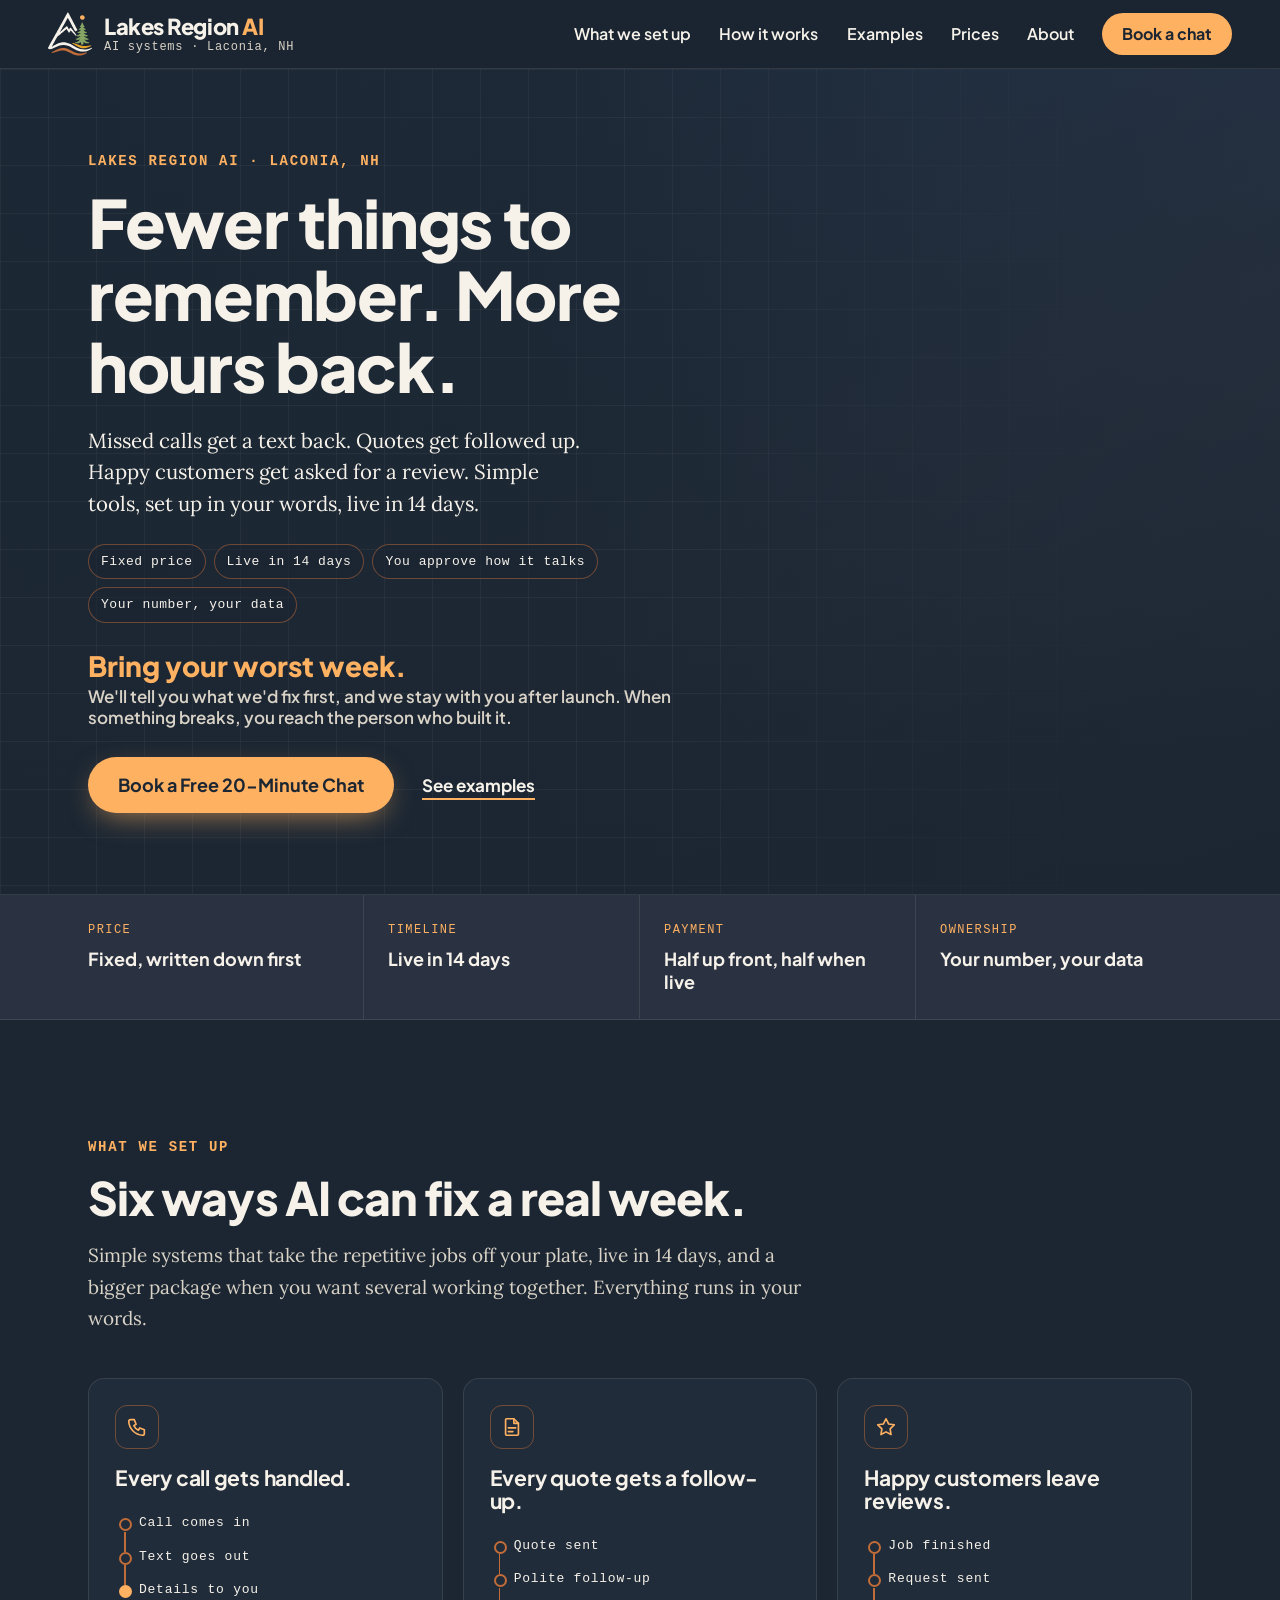
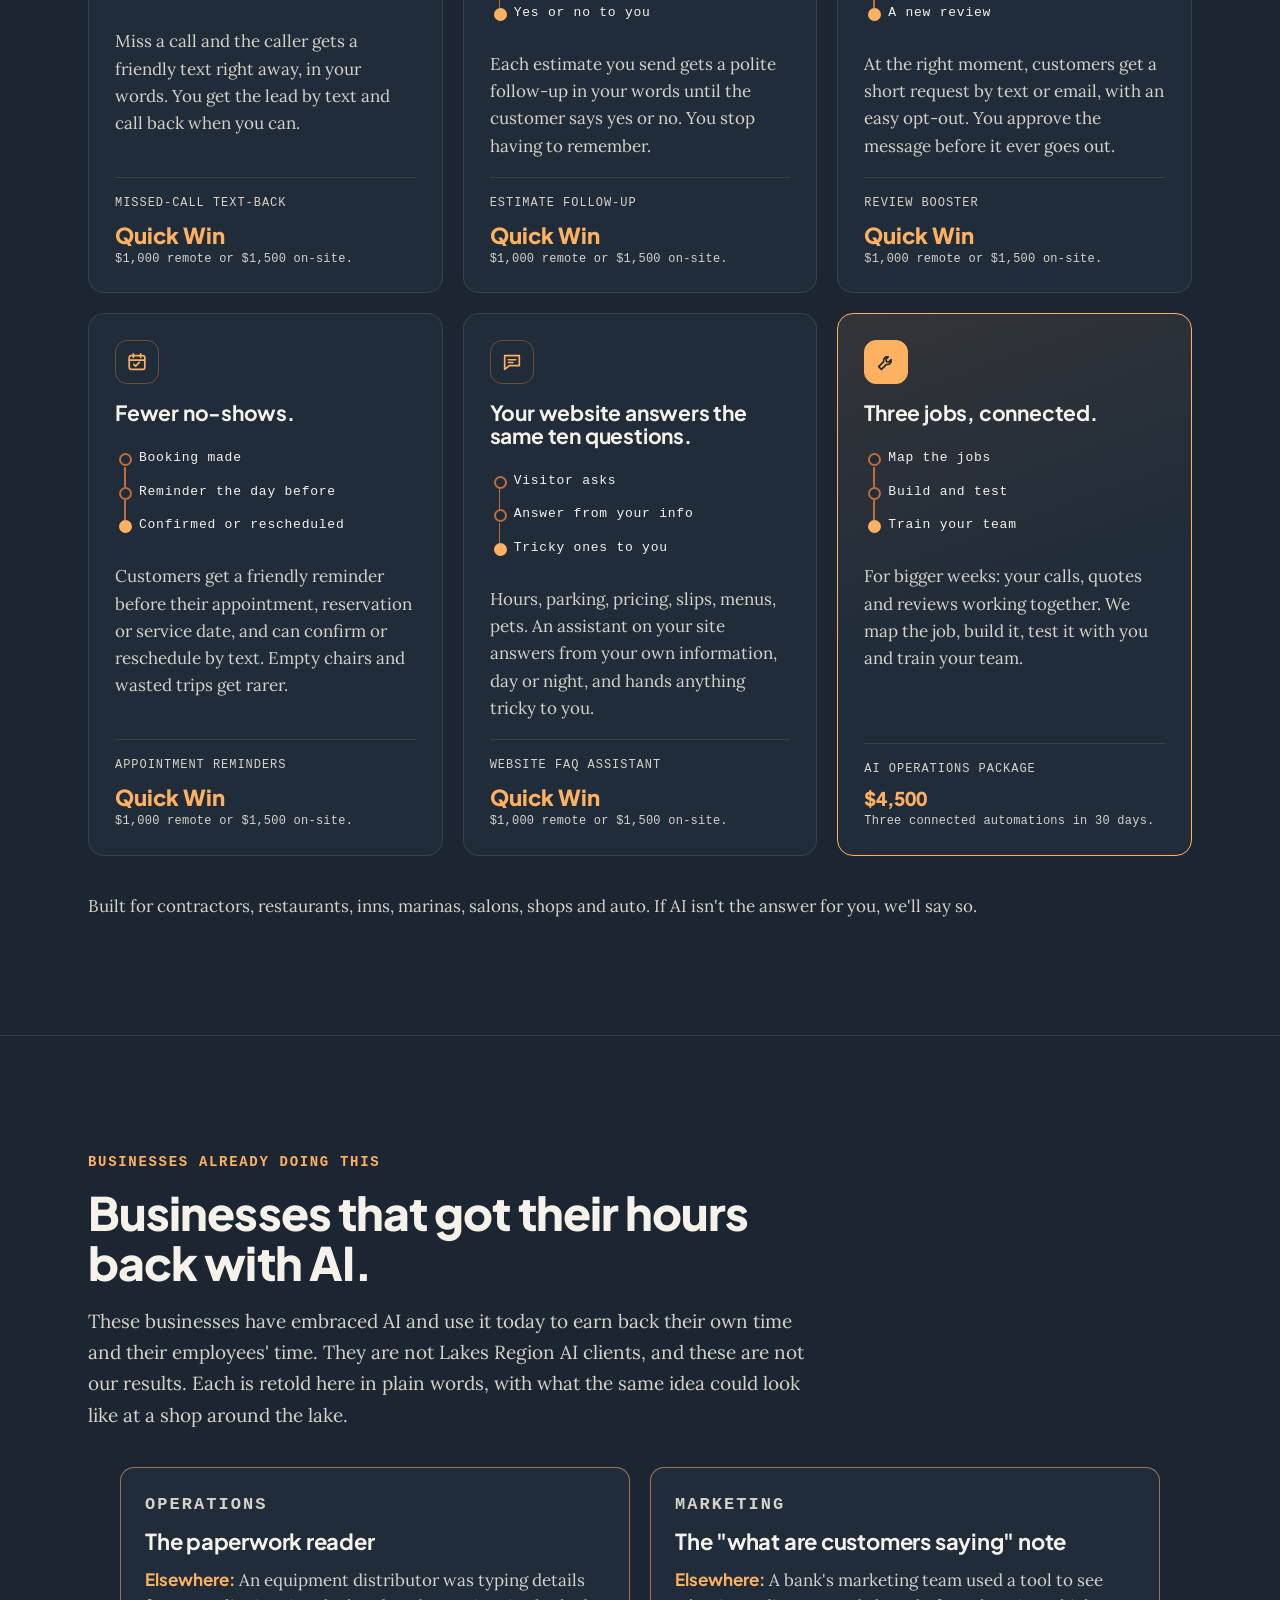
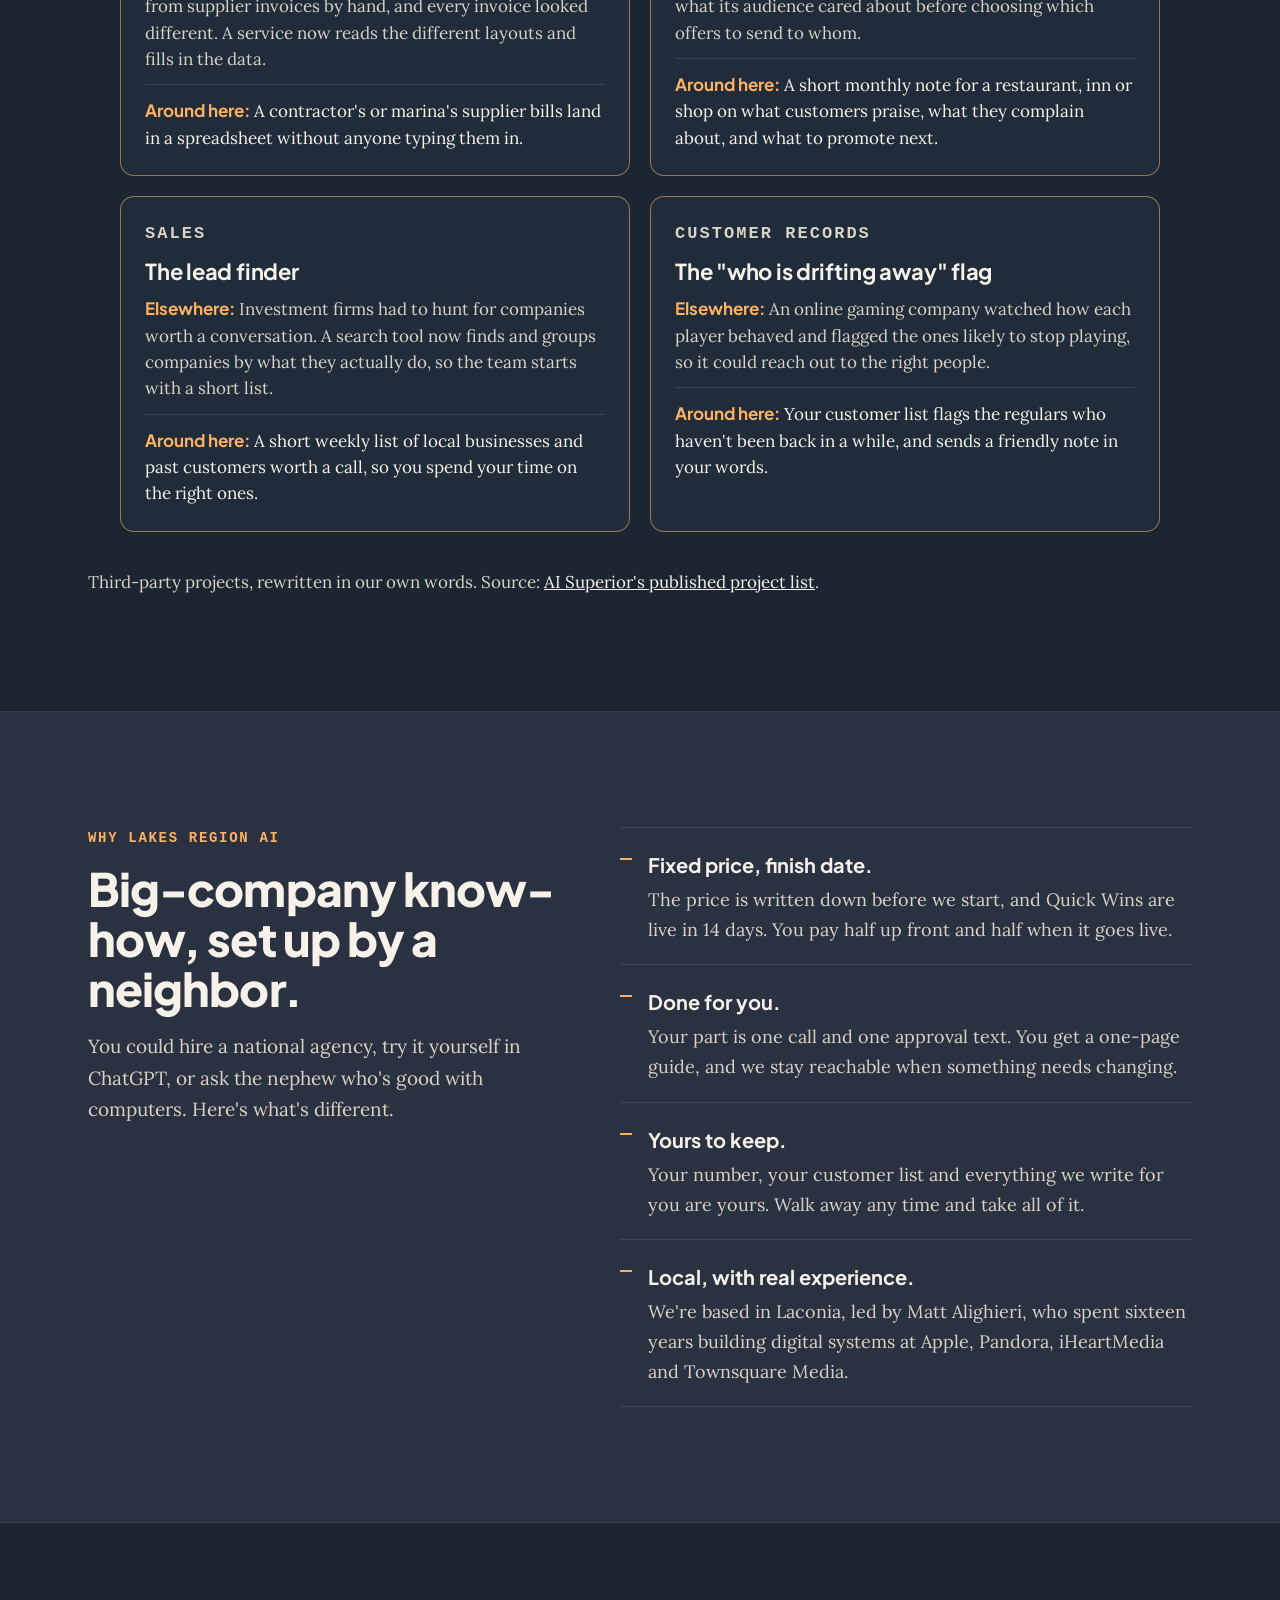
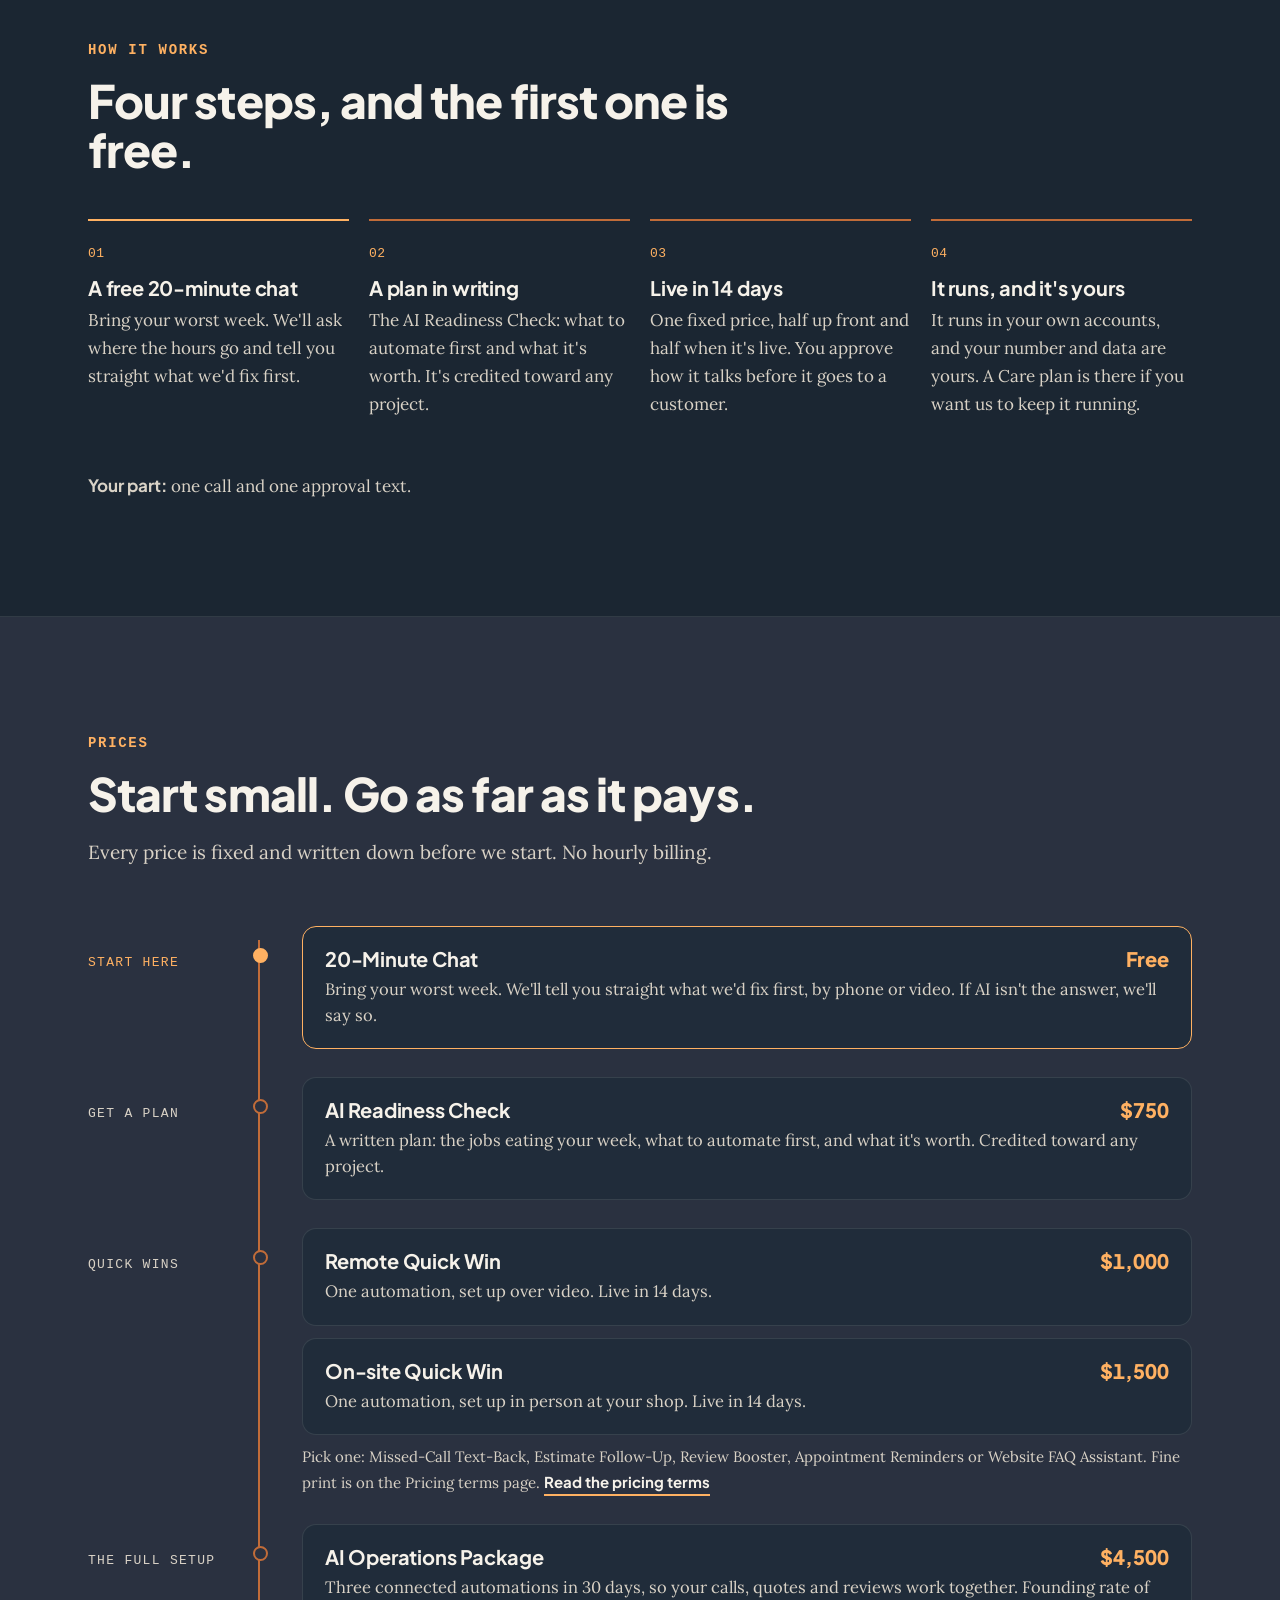
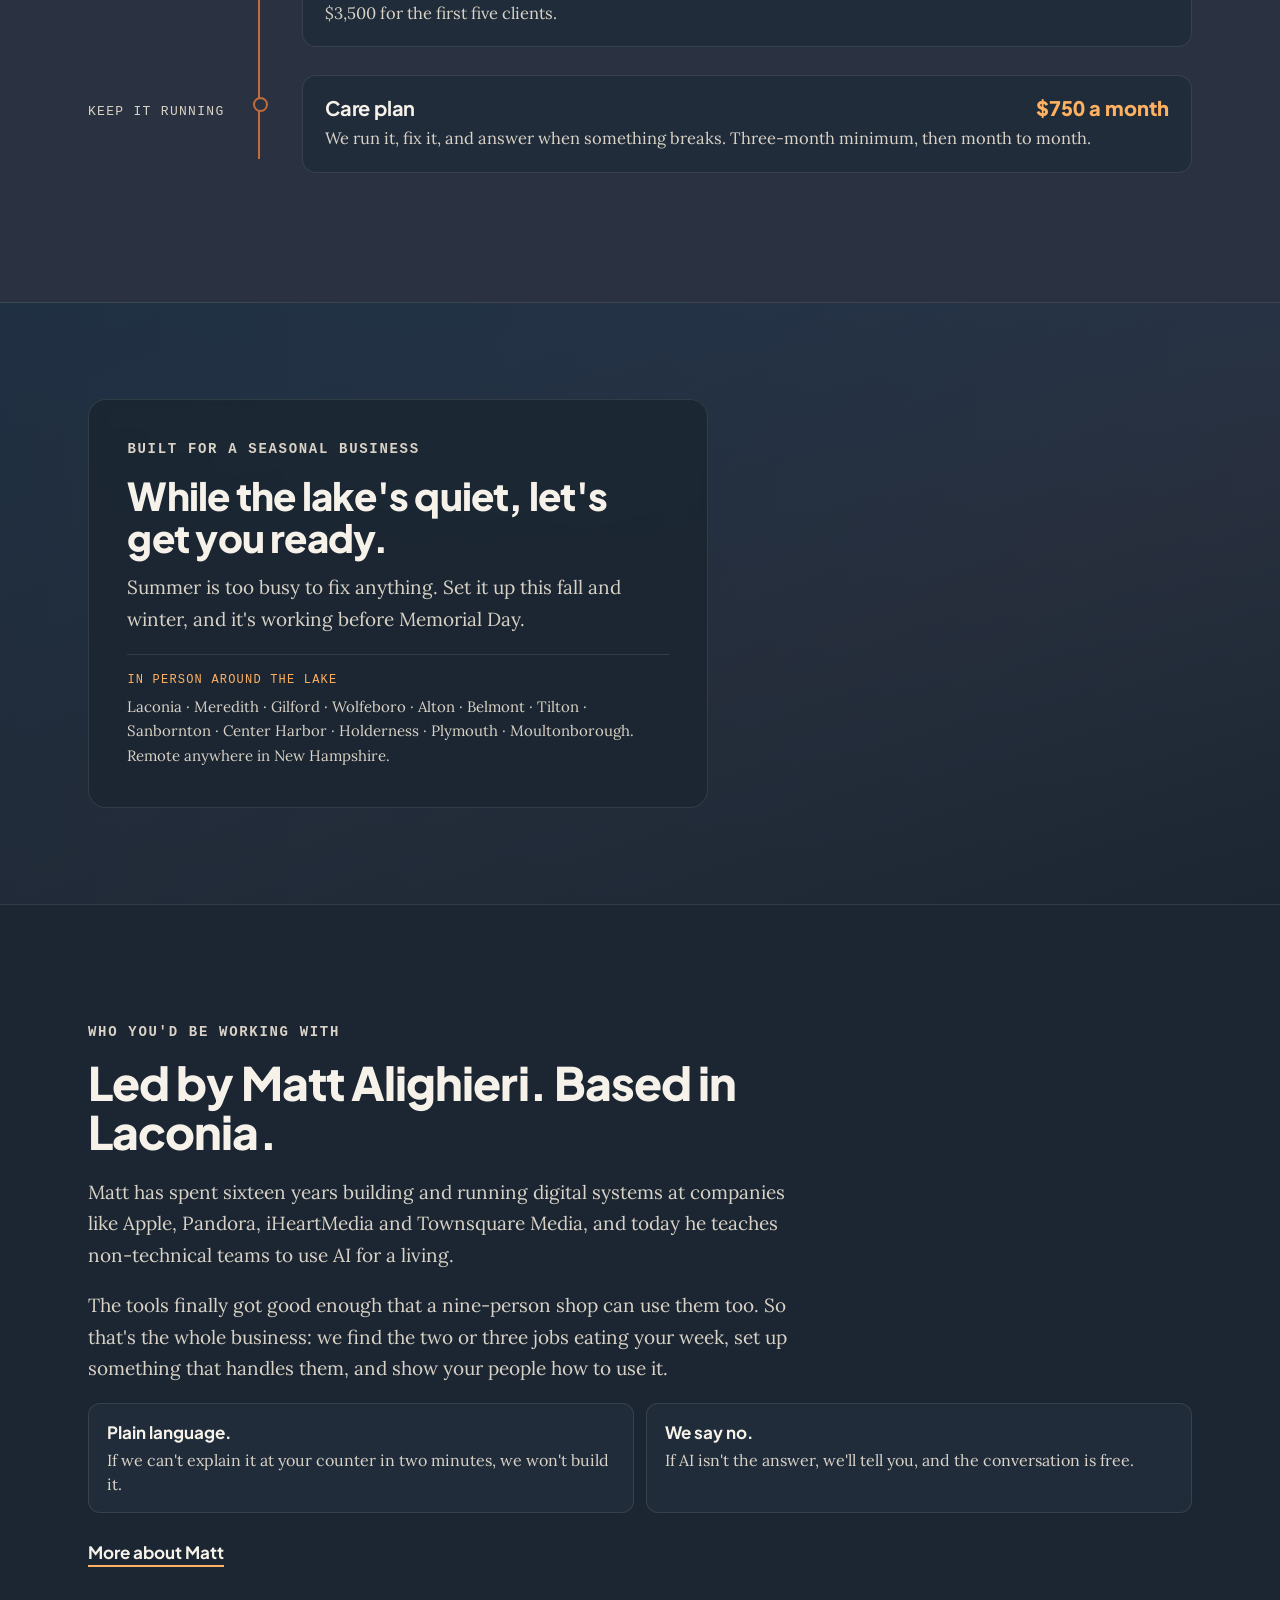
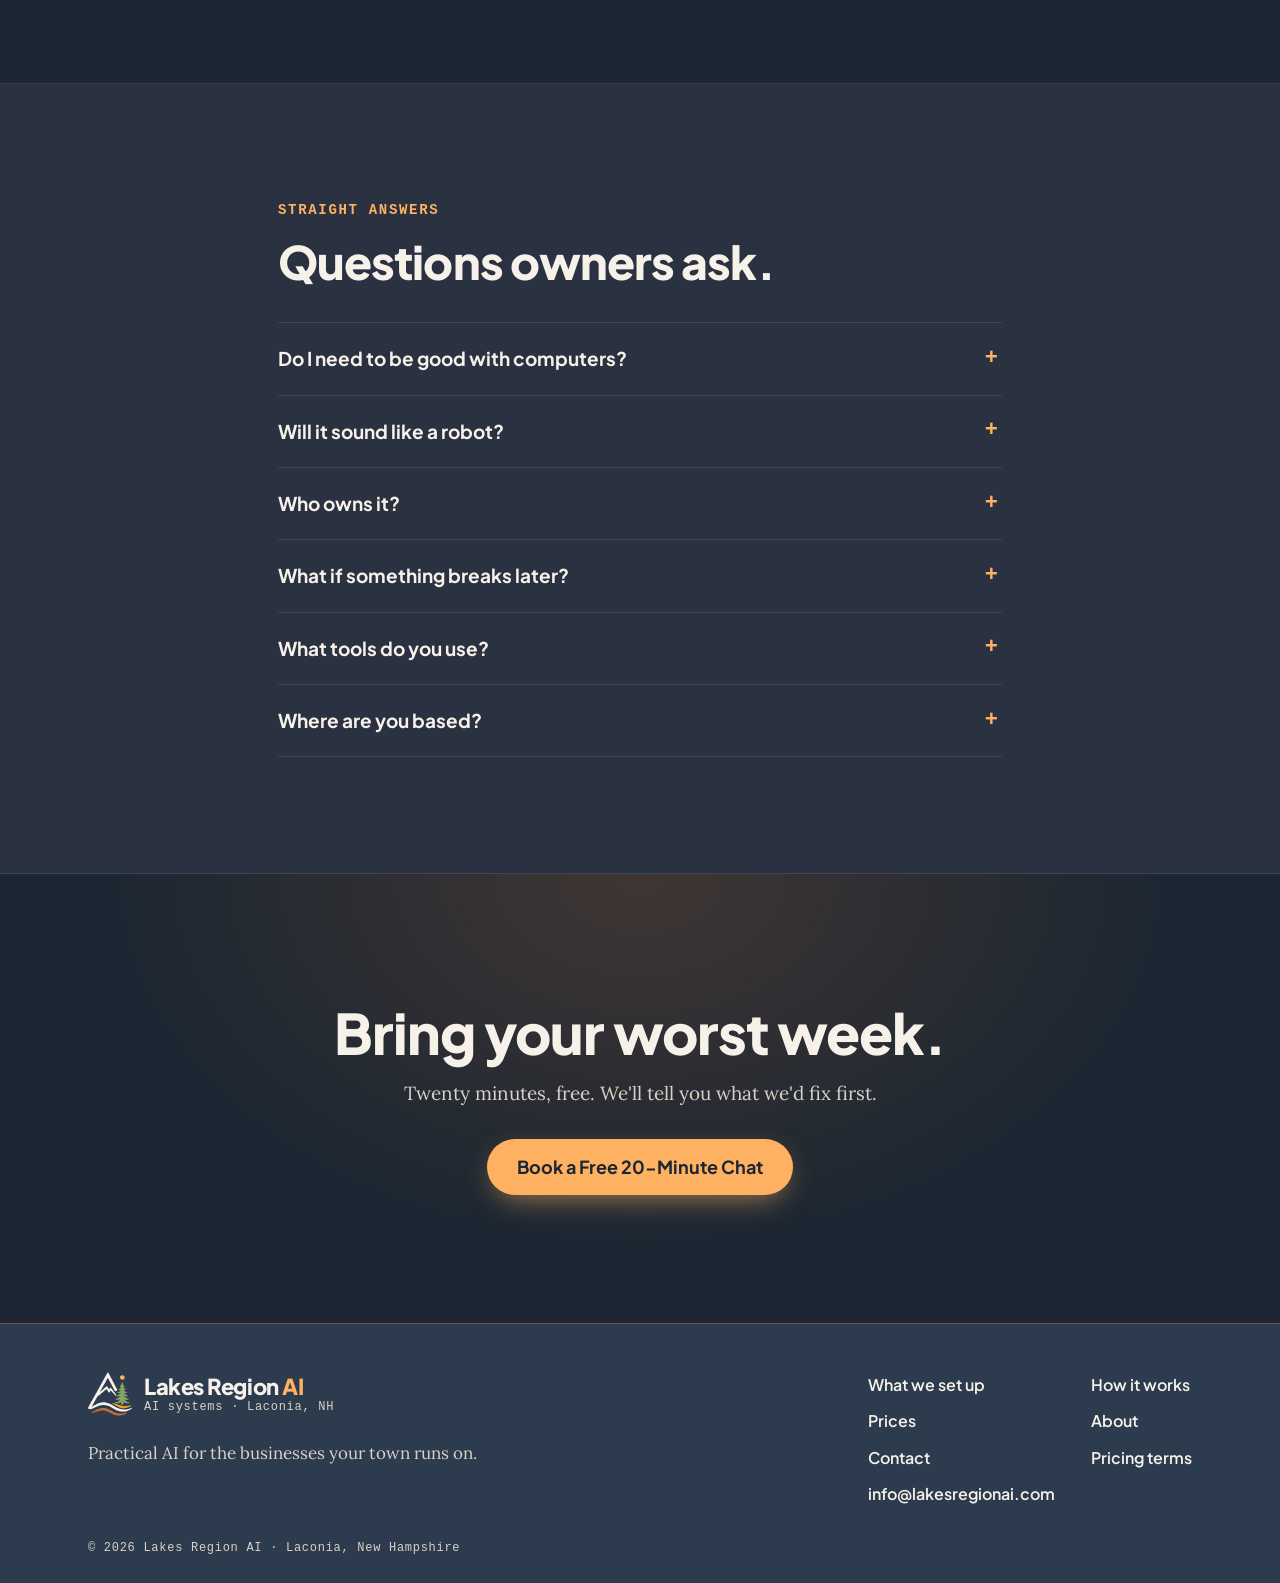
==== index.html @ a471d5d2 "Logo: new mountain-pine-sun-waves mark in header, footer and icons" ====
<!doctype html>
<html lang="en" data-season="fall"><head><meta charset="utf-8"><meta name="viewport" content="width=device-width,initial-scale=1">
<title>Lakes Region AI | Practical AI for Lakes Region businesses</title>
<meta name="description" content="Fixed-price AI setups for Lakes Region, NH businesses. Missed-call text-back, estimate follow-up, review requests. Live in 14 days. Free 20-minute chat. Laconia, NH.">
<link rel="canonical" href="https://lakesregionai.com/">
<meta property="og:title" content="Lakes Region AI | Practical AI for Lakes Region businesses"><meta property="og:description" content="Fixed-price AI setups for Lakes Region, NH businesses. Get set up in the off-season, ready before Memorial Day."><meta property="og:type" content="website"><meta property="og:url" content="https://lakesregionai.com/"><meta property="og:site_name" content="Lakes Region AI"><meta property="og:locale" content="en_US"><meta property="og:image" content="https://lakesregionai.com/og-image.png"><meta property="og:image:width" content="1200"><meta property="og:image:height" content="630"><meta property="og:image:alt" content="Lakes Region AI. Practical AI for Lakes Region businesses. Fixed price, live in 14 days, Laconia, NH.">
<meta name="twitter:card" content="summary_large_image">
<meta name="geo.region" content="US-NH"><meta name="geo.placename" content="Laconia">
<link rel="icon" type="image/svg+xml" href="logo-mark.svg"><link rel="icon" type="image/png" sizes="32x32" href="favicon-32.png"><link rel="apple-touch-icon" sizes="180x180" href="apple-touch-icon.png"><link rel="manifest" href="site.webmanifest"><meta name="theme-color" content="#1B2632">
<link rel="preload" href="plus-jakarta-sans-latin-800-normal.woff2" as="font" type="font/woff2" crossorigin>
<link rel="stylesheet" href="colors.css">
<link rel="stylesheet" href="layout.css">
<script type="application/ld+json">{"@context":"https://schema.org","@type":"ProfessionalService","@id":"https://lakesregionai.com/#business","name":"Lakes Region AI","url":"https://lakesregionai.com/","email":"info@lakesregionai.com","image":"https://lakesregionai.com/og-image.png","logo":"https://lakesregionai.com/icon-512.png","slogan":"Fewer things to remember. More hours back.","description":"Fixed-price AI setups for small businesses in the Lakes Region of New Hampshire. Based in Laconia.","address":{"@type":"PostalAddress","addressLocality":"Laconia","addressRegion":"NH","addressCountry":"US"},"areaServed":[{"@type":"City","name":"Laconia, NH"},{"@type":"City","name":"Meredith, NH"},{"@type":"City","name":"Gilford, NH"},{"@type":"City","name":"Wolfeboro, NH"},{"@type":"City","name":"Alton, NH"},{"@type":"City","name":"Belmont, NH"},{"@type":"City","name":"Tilton, NH"},{"@type":"City","name":"Sanbornton, NH"},{"@type":"City","name":"Center Harbor, NH"},{"@type":"City","name":"Holderness, NH"},{"@type":"City","name":"Plymouth, NH"},{"@type":"City","name":"Moultonborough, NH"}]}</script>
<script src="catalog.js" defer></script>
<script src="behavior.js" defer></script>
</head><body>
<a class="skip" href="#main">Skip to content</a>

<header class="topbar">
  <a class="lockup" href="index.html" aria-label="Lakes Region AI, home">
    <svg class="mark" viewBox="0 0 693.5 679.5" aria-hidden="true" xmlns:c2pa="http://c2pa.org/manifest"><metadata><c2pa:manifest>[base64]/[base64]/MMp4VWoB/[base64]/[base64]/fnxdhF1RrMMKzigl7EeiY3VybHgpc2VsZiNqdW1iZj1jMnBhLmFzc2VydGlvbnMvYzJwYS5oYXNoLmRhdGFkaGFzaFggGZ2CcmXbxR0jBCQOUlb0qD/[base64]/[base64]/3cyjxFA3Qo5S46fX0/ihY0VZ7mfb9KF703t5OjWDBWMA4GA1UdDwEB/wQEAwIHgDAVBgNVHSUEDjAMBgorBgEEAYPoXgIBMAwGA1UdEwEB/wQCMAAwHwYDVR0jBBgwFoAUzlHiBIFOZFsj+OPEz5o+nMHXXMIwCgYIKoZIzj0EAwMDZwAwZAIwMXMdFJ4BetLLVY7ORuE9noqbbAZOZn/aArXyTwFAZfKrPzxF2vPoJNf1+UCdg1XGAjBwX1zd9WGqYkqmL5SFqw1QySjr1zJfpJM9+1rdDwSPLMOPOjKuiXjoU/[base64]/Hg3wFZgacXBroLVR+c/2ioYHLNw=</c2pa:manifest></metadata><g fill-rule="evenodd"><path fill="#F6F2EA" d="M528.50,617.22 C524.79,616.86 519.16,616.08 516.00,615.49 C512.84,614.90 509.04,614.20 507.56,613.94 C499.36,612.49 476.38,605.80 464.55,601.42 C443.06,593.46 414.93,579.20 382.75,559.98 C356.19,544.11 342.53,537.06 323.25,529.24 C293.75,517.28 262.09,511.14 239.11,512.93 C192.80,516.52 175.91,521.77 118.96,550.25 C76.30,571.58 53.07,579.48 30.50,580.34 C5.47,581.30 -6.85,566.44 4.23,548.64 C5.44,546.69 9.74,539.05 13.78,531.67 C17.82,524.29 21.86,517.01 22.76,515.50 C23.66,513.99 26.92,508.15 30.00,502.54 C33.09,496.92 37.98,488.15 40.87,483.04 C47.06,472.12 51.25,464.53 71.22,428.00 C79.41,413.01 88.09,397.26 90.50,393.00 C92.90,388.74 97.52,380.52 100.75,374.75 C103.98,368.98 109.83,358.62 113.74,351.75 C117.65,344.88 122.54,336.21 124.61,332.50 C126.68,328.79 129.82,323.16 131.60,320.00 C133.38,316.84 136.76,310.76 139.10,306.50 C141.45,302.24 146.51,293.12 150.35,286.25 C162.47,264.58 169.51,251.96 173.25,245.25 C175.24,241.68 179.18,234.59 182.01,229.50 C184.84,224.41 188.22,218.45 189.52,216.25 C190.81,214.05 193.45,209.32 195.38,205.75 C197.30,202.18 199.77,197.68 200.85,195.75 C205.78,187.01 214.27,171.64 224.35,153.25 C230.06,142.84 237.29,129.69 245.26,115.25 C249.64,107.30 259.91,88.64 273.74,63.50 C278.35,55.11 285.21,42.74 288.99,36.00 C308.85,0.55 307.81,2.14 312.03,0.74 C317.44,-1.06 320.77,1.48 325.52,11.00 C327.23,14.44 330.21,20.17 332.14,23.75 C335.40,29.79 339.04,36.83 361.23,80.00 C365.83,88.94 369.99,96.92 370.47,97.75 C370.96,98.58 374.35,105.10 378.00,112.25 C381.65,119.40 387.50,130.65 390.99,137.25 C394.48,143.85 399.66,153.75 402.49,159.25 C409.86,173.56 414.12,181.79 425.15,203.00 C430.51,213.31 435.37,222.65 435.94,223.75 C436.52,224.85 442.41,236.16 449.05,248.89 C463.43,276.49 463.33,276.25 462.24,279.52 C461.25,282.52 462.55,281.61 447.25,290.00 C431.38,298.70 431.24,298.76 428.11,297.60 L425.75,296.73 L417.97,282.24 C409.02,265.58 400.56,249.68 387.25,224.50 C382.09,214.74 375.45,202.25 372.49,196.75 C369.54,191.25 365.49,183.60 363.50,179.75 C361.50,175.90 357.56,168.36 354.75,163.00 C351.94,157.64 346.53,147.29 342.73,140.00 C336.25,127.55 331.31,118.23 318.45,94.25 C315.51,88.75 312.83,84.25 312.51,84.25 C312.18,84.25 309.51,88.75 306.57,94.25 C303.63,99.75 299.97,106.39 298.43,109.00 C296.89,111.61 294.41,116.00 292.91,118.75 C289.28,125.44 276.24,148.85 269.25,161.25 C266.16,166.75 259.96,177.89 255.50,186.00 C239.08,215.81 236.28,220.88 232.75,227.25 C230.76,230.82 225.70,240.05 221.51,247.75 C213.63,262.21 206.81,274.42 202.25,282.25 C200.80,284.73 199.01,287.99 198.26,289.50 C196.58,292.88 190.86,303.38 188.89,306.68 L187.44,309.11 L188.85,308.10 C189.63,307.55 192.06,305.55 194.26,303.66 C196.45,301.77 199.93,298.88 201.99,297.25 C204.05,295.61 208.86,291.57 212.67,288.26 C216.49,284.95 220.92,281.12 222.53,279.75 C224.13,278.38 228.18,274.89 231.52,272.00 C234.87,269.11 240.14,264.61 243.23,262.00 C251.79,254.76 258.13,249.25 271.17,237.76 C292.54,218.91 292.28,219.12 295.26,218.18 C297.86,217.36 298.14,217.36 300.74,218.18 C304.23,219.28 304.45,219.59 311.74,233.25 C317.47,243.99 328.57,264.35 330.77,268.16 L331.87,270.06 L334.63,265.41 C336.16,262.85 338.80,258.16 340.51,255.00 C346.16,244.56 347.82,242.40 351.05,241.29 C355.27,239.83 358.08,240.97 362.22,245.78 C370.48,255.40 390.05,279.41 395.00,286.00 C396.76,288.34 400.35,292.95 403.00,296.25 C405.64,299.55 410.49,305.69 413.78,309.89 C417.06,314.09 421.04,319.16 422.62,321.14 C424.20,323.13 428.57,328.91 432.33,334.00 C440.39,344.91 443.08,348.40 445.66,351.30 C446.71,352.48 448.00,354.56 448.52,355.93 L449.46,358.41 L448.20,362.15 C446.81,366.31 446.09,367.17 443.22,368.17 C439.72,369.38 437.82,368.31 431.61,361.59 C428.66,358.40 423.32,352.74 419.75,349.01 C413.24,342.23 407.64,336.19 397.01,324.50 C387.74,314.31 357.93,283.00 357.50,283.00 C357.07,283.00 352.70,290.30 344.48,304.75 C338.57,315.15 337.29,316.70 333.69,317.84 C331.22,318.61 330.95,318.61 328.42,317.70 C325.34,316.59 324.39,315.36 319.39,306.00 C317.70,302.84 313.70,295.64 310.49,290.00 C307.28,284.36 303.58,277.73 302.27,275.25 C297.39,266.09 293.29,258.99 292.95,259.12 C292.35,259.35 279.54,270.01 273.26,275.51 C266.92,281.05 260.42,286.59 246.28,298.50 C238.57,304.99 231.23,311.26 209.77,329.68 C206.20,332.75 201.92,336.49 200.27,338.00 C197.08,340.92 188.32,348.44 185.69,350.52 C184.84,351.20 181.81,353.77 178.97,356.25 C173.74,360.81 170.02,363.96 154.75,376.76 L146.25,383.89 L139.79,395.32 C136.24,401.61 132.17,408.77 130.73,411.25 C127.96,416.04 123.68,423.68 110.25,447.75 C105.65,456.00 99.02,467.81 95.51,474.00 C85.78,491.15 80.15,501.28 74.25,512.25 C71.29,517.75 67.34,525.06 65.48,528.50 C60.49,537.70 60.00,538.67 60.25,538.91 C60.54,539.21 73.92,532.57 82.50,527.87 C97.21,519.82 105.27,515.35 105.75,514.99 C107.07,513.97 127.17,503.47 139.00,497.63 C155.29,489.57 171.53,483.38 190.25,478.09 C193.23,477.24 197.14,476.32 209.75,473.50 C210.85,473.25 213.55,472.81 215.75,472.52 C217.95,472.23 221.37,471.77 223.35,471.49 C228.03,470.85 253.18,470.85 260.25,471.50 C268.44,472.25 274.88,472.98 278.25,473.54 C315.09,479.70 347.66,492.58 395.50,519.88 C409.63,527.95 429.87,539.65 435.00,542.72 C440.17,545.81 458.66,555.22 468.25,559.64 C493.28,571.19 520.25,578.99 544.98,581.86 C562.32,583.87 597.65,582.41 615.04,578.97 C616.53,578.67 619.48,578.33 621.60,578.21 C630.29,577.71 673.64,564.03 680.28,559.69 C685.73,556.12 691.06,557.03 692.69,561.79 C693.62,564.54 692.80,567.55 690.62,569.42 C666.85,589.66 627.22,607.51 591.75,613.94 C583.26,615.48 580.17,615.90 565.72,617.50 C559.47,618.19 536.69,618.02 528.50,617.22 Z"/><path fill="#C16C39" d="M471.00,679.00 C454.83,677.17 447.45,675.67 428.75,670.39 C418.87,667.61 410.44,664.83 401.75,661.49 C389.38,656.75 371.96,648.81 356.50,640.86 C302.93,613.32 281.47,605.44 247.75,600.92 C241.12,600.03 216.10,600.02 209.00,600.90 C195.04,602.64 174.55,606.74 162.09,610.30 C152.47,613.05 142.57,616.25 132.00,620.04 C97.24,632.49 86.12,636.10 70.52,640.03 C62.45,642.06 58.91,641.29 57.17,637.13 C55.45,633.02 57.85,630.17 67.50,624.84 C75.91,620.19 82.90,616.21 95.95,608.66 C129.33,589.33 157.19,576.46 180.50,569.60 C185.10,568.25 187.68,567.60 196.75,565.50 C197.85,565.24 200.10,564.78 201.75,564.47 C203.40,564.16 205.76,563.72 207.00,563.48 C242.81,556.64 283.83,563.41 332.76,584.25 C337.99,586.48 366.63,600.79 378.75,607.24 C422.27,630.39 459.01,642.93 493.75,646.49 C510.94,648.25 521.52,648.45 532.75,647.24 C536.60,646.83 541.10,646.37 542.75,646.22 C549.81,645.58 552.68,645.01 573.00,640.17 C578.03,638.98 591.48,634.83 599.47,632.01 C609.34,628.53 612.60,628.71 614.32,632.83 C615.87,636.56 614.14,639.45 607.84,643.65 C579.89,662.25 543.05,675.39 510.00,678.56 C503.38,679.20 475.54,679.51 471.00,679.00 Z"/><path fill="#E5A52B" d="M550.50,564.22 C549.81,564.11 547.11,563.77 544.50,563.47 C537.13,562.61 529.44,561.16 520.75,559.00 C517.13,558.10 497.43,551.47 496.25,550.76 C495.70,550.42 494.35,549.87 493.25,549.52 C492.15,549.17 490.80,548.61 490.25,548.27 C489.70,547.93 488.35,547.36 487.25,547.00 C486.15,546.64 484.01,545.74 482.50,544.98 C480.99,544.23 476.38,541.98 472.25,539.98 C468.12,537.97 463.87,535.78 462.80,535.11 C461.72,534.44 459.81,533.33 458.55,532.64 C456.13,531.33 453.24,529.73 449.50,527.63 C448.26,526.94 446.57,526.03 445.75,525.61 C444.93,525.19 443.68,524.45 442.99,523.97 C441.76,523.11 438.30,521.16 435.25,519.60 C434.43,519.18 432.85,518.24 431.75,517.50 C430.65,516.77 429.40,516.04 428.96,515.88 C428.53,515.73 425.88,514.12 423.08,512.30 C420.27,510.49 417.81,509.00 417.61,509.00 C417.40,509.00 416.07,508.21 414.64,507.25 C413.21,506.29 411.86,505.50 411.64,505.50 C411.41,505.50 410.40,504.94 409.39,504.25 C408.38,503.56 406.53,502.44 405.27,501.76 C404.02,501.08 401.92,499.93 400.62,499.20 C399.32,498.48 396.68,497.05 394.75,496.03 C392.82,495.01 390.24,493.61 389.00,492.92 C387.76,492.23 385.51,491.00 384.00,490.18 C378.66,487.28 378.32,482.26 383.36,480.52 C385.54,479.77 394.71,480.32 399.00,481.46 C399.96,481.72 402.21,482.29 404.00,482.72 C408.20,483.75 440.44,494.43 441.75,495.24 C442.30,495.57 444.32,496.36 446.25,496.98 C448.18,497.60 450.20,498.39 450.75,498.73 C451.30,499.07 453.32,499.86 455.25,500.48 C457.18,501.10 459.20,501.89 459.75,502.23 C460.30,502.57 462.32,503.36 464.25,503.98 C466.18,504.60 468.44,505.50 469.28,505.98 C470.12,506.46 473.05,507.59 475.78,508.48 C478.51,509.38 481.20,510.39 481.75,510.73 C482.30,511.07 487.48,512.86 493.25,514.71 C511.12,520.44 515.08,521.56 526.50,524.06 C527.74,524.34 529.54,524.75 530.50,524.99 C532.29,525.43 542.31,527.03 549.00,527.95 C571.71,531.07 600.92,530.13 633.50,525.23 C636.11,524.83 641.17,524.07 644.75,523.53 C648.33,523.00 653.16,522.31 655.50,522.00 C657.84,521.70 661.10,521.25 662.75,521.00 C674.22,519.28 679.39,519.91 680.76,523.19 C682.37,527.05 680.62,528.72 669.00,534.37 C662.17,537.69 660.44,538.49 654.62,541.04 C653.32,541.61 651.69,542.37 651.00,542.72 C650.31,543.08 648.85,543.65 647.75,544.00 C646.65,544.35 645.50,544.83 645.20,545.07 C644.89,545.31 643.39,545.93 641.87,546.46 C640.35,546.98 638.57,547.74 637.92,548.15 C635.79,549.49 607.85,558.31 600.50,559.95 C599.26,560.23 596.79,560.79 595.00,561.20 C593.21,561.60 589.95,562.19 587.75,562.50 C585.55,562.80 582.40,563.29 580.75,563.57 C577.78,564.08 552.91,564.62 550.50,564.22 Z"/><path fill="#86A464" d="M522.69,506.78 C520.15,505.68 520.00,504.53 520.00,486.18 L520.00,469.50 L515.75,469.50 C511.95,469.50 511.50,469.60 511.50,470.43 C511.50,472.43 510.35,474.55 508.83,475.34 C504.86,477.39 491.27,482.66 485.57,484.36 L479.25,486.25 L460.75,486.25 L442.25,486.25 L437.07,484.79 C429.28,482.59 426.75,480.44 426.75,476.00 C426.75,471.91 430.12,468.91 435.44,468.26 C451.72,466.28 463.29,462.04 478.25,452.57 C487.42,446.76 500.51,434.70 505.97,427.04 L507.06,425.51 L504.66,426.56 C485.72,434.83 457.77,435.33 441.01,427.70 C435.78,425.32 434.03,421.74 436.08,417.61 C437.58,414.58 439.73,413.50 445.43,412.93 C464.38,411.01 482.15,402.37 497.66,387.54 C502.00,383.39 511.26,372.59 510.84,372.17 C510.76,372.09 509.48,372.48 508.01,373.04 C496.59,377.38 481.55,379.33 471.46,377.78 C455.21,375.28 447.57,370.88 448.72,364.71 C449.49,360.61 452.33,359.03 461.25,357.74 C477.66,355.37 496.13,344.69 506.87,331.35 C510.29,327.10 513.67,322.50 513.37,322.50 C513.26,322.50 510.04,323.29 506.21,324.25 C495.17,327.03 485.18,326.76 474.65,323.40 C465.13,320.36 462.25,315.44 466.82,310.00 C468.19,308.38 470.89,307.44 477.00,306.45 C491.71,304.07 507.00,292.33 516.27,276.30 L517.69,273.84 L516.22,274.24 C514.32,274.75 512.21,275.21 507.08,276.23 C502.29,277.18 498.30,276.80 491.25,274.72 C482.67,272.19 479.55,268.16 481.80,262.52 C482.86,259.88 484.66,258.84 490.83,257.32 C501.54,254.67 509.28,248.82 516.47,237.96 C519.13,233.95 521.90,228.23 521.42,227.75 C521.30,227.63 519.98,227.86 518.48,228.26 C511.77,230.05 504.91,228.11 502.99,223.89 C501.01,219.52 502.21,216.91 508.24,212.48 C513.39,208.69 516.73,204.09 521.49,194.25 C526.00,184.91 527.19,181.11 529.22,169.48 C530.71,161.01 532.98,158.52 539.25,158.52 C545.52,158.52 547.79,161.01 549.28,169.48 C551.31,181.11 552.50,184.91 557.01,194.25 C561.77,204.09 565.11,208.69 570.26,212.48 C576.29,216.91 577.49,219.52 575.51,223.89 C573.59,228.11 566.73,230.05 560.02,228.26 C558.52,227.86 557.20,227.63 557.08,227.75 C556.60,228.23 559.37,233.95 562.03,237.96 C569.22,248.82 576.96,254.67 587.67,257.32 C593.84,258.84 595.64,259.88 596.70,262.52 C598.95,268.16 595.83,272.19 587.25,274.72 C580.20,276.80 576.21,277.18 571.42,276.23 C566.29,275.21 564.18,274.75 562.28,274.24 L560.81,273.84 L562.23,276.30 C571.50,292.33 586.79,304.07 601.50,306.45 C607.61,307.44 610.31,308.38 611.68,310.00 C618.73,318.38 606.60,326.00 586.21,326.00 C579.89,326.00 578.58,325.83 572.29,324.25 C568.46,323.29 565.24,322.50 565.13,322.50 C564.83,322.50 568.21,327.10 571.63,331.35 C582.37,344.69 600.84,355.37 617.25,357.74 C626.17,359.03 629.01,360.61 629.78,364.71 C630.93,370.88 623.29,375.28 607.04,377.78 C596.95,379.33 581.91,377.38 570.49,373.04 C569.02,372.48 567.74,372.09 567.66,372.17 C567.24,372.59 576.50,383.39 580.84,387.54 C596.35,402.37 614.12,411.01 633.07,412.93 C638.77,413.50 640.92,414.58 642.42,417.61 C644.47,421.74 642.72,425.32 637.49,427.70 C620.73,435.33 592.78,434.83 573.84,426.56 L571.44,425.51 L572.53,427.04 C577.99,434.70 591.08,446.76 600.25,452.57 C615.21,462.04 626.78,466.28 643.06,468.26 C648.38,468.91 651.75,471.91 651.75,476.00 C651.75,480.44 649.22,482.59 641.43,484.79 L636.25,486.25 L617.75,486.25 L599.25,486.25 L592.93,484.36 C587.23,482.66 573.64,477.39 569.67,475.34 C568.15,474.55 567.00,472.43 567.00,470.43 C567.00,469.60 566.55,469.50 562.75,469.50 L558.50,469.50 L558.50,486.18 C558.50,504.70 558.37,505.69 555.70,506.80 C553.32,507.80 524.98,507.78 522.69,506.78 Z"/><path fill="#FFB162" d="M533.25,116.05 C503.81,108.03 494.20,74.76 515.24,53.75 C535.21,33.82 566.60,41.28 576.46,68.31 C583.42,87.37 572.75,107.90 552.18,115.07 C546.32,117.11 538.61,117.51 533.25,116.05 Z"/></g></svg>
    <span class="lockup-text"><span class="lockup-name">Lakes Region <b>AI</b></span><span class="lockup-sub">AI systems · Laconia, NH</span></span>
  </a>
  <nav class="topnav" aria-label="Main">
    <a href="#what">What we set up</a>
    <a href="#how">How it works</a>
    <a href="#examples">Examples</a>
    <a href="#prices">Prices</a>
    <a href="about.html">About</a>
    <a class="btn btn-sm" href="https://calendly.com/matt-matthewalighieri/lakes-region-ai-chat" data-book-short>Book a chat</a>
  </nav>
</header>

<main id="main">

<section class="hero">
  <div class="hero-photo slot" data-slot="backdrop" role="img"></div>
  <div class="hero-shade" aria-hidden="true"></div>
  <div class="hero-inner">
    <div class="hero-copy">
      <p class="eyebrow">Lakes Region AI · Laconia, NH</p>
      <h1>Fewer things to remember. More hours back.</h1>
      <p class="lead">Missed calls get a text back. Quotes get followed up. Happy customers get asked for a review. Simple tools, set up in your words, live in 14 days.</p>
      <ul class="proof" aria-label="The deal">
        <li>Fixed price</li><li>Live in 14 days</li><li>You approve how it talks</li><li>Your number, your data</li>
      </ul>
      <p class="hero-worst">Bring your worst week. <span>We'll tell you what we'd fix first, and we stay with you after launch. When something breaks, you reach the person who built it.</span></p>
      <div class="btnrow">
        <a class="btn" data-book href="https://calendly.com/matt-matthewalighieri/lakes-region-ai-chat">Book a Free 20-Minute Chat</a>
        <a class="textlink" href="#examples">See examples</a>
      </div>
    </div>

  </div>
  <a class="owl-tag owl-wide" id="promo" href="apply.html" hidden></a>
</section>

<section class="spec" aria-label="How every job works">
  <dl class="spec-grid">
    <div><dt>Price</dt><dd>Fixed, written down first</dd></div>
    <div><dt>Timeline</dt><dd>Live in 14 days</dd></div>
    <div><dt>Payment</dt><dd>Half up front, half when live</dd></div>
    <div><dt>Ownership</dt><dd>Your number, your data</dd></div>
  </dl>
</section>

<section class="band" id="what" aria-labelledby="what-title">
  <div class="wrap">
    <p class="eyebrow">What we set up</p>
    <h2 id="what-title">Six ways AI can fix a real week.</h2>
    <p class="intro">Simple systems that take the repetitive jobs off your plate, live in 14 days, and a bigger package when you want several working together. Everything runs in your words.</p>
    <div class="wins" id="wins"></div>
    <p class="aside-line">Built for contractors, restaurants, inns, marinas, salons, shops and auto. If AI isn't the answer for you, we'll say so.</p>
  </div>
</section>

<section class="band examples" id="examples" aria-labelledby="examples-title">
  <div class="wrap">
    <p class="eyebrow">Businesses already doing this</p>
    <h2 id="examples-title">Businesses that got their hours back with AI.</h2>
    <p class="intro">These businesses have embraced AI and use it today to earn back their own time and their employees' time. They are not Lakes Region AI clients, and these are not our results. Each is retold here in plain words, with what the same idea could look like at a shop around the lake.</p>
    <div class="ex-grid">
      <article class="ex">
        <p class="ex-tag">Operations</p>
        <h3>The paperwork reader</h3>
        <p class="ex-theirs"><b>Elsewhere:</b> An equipment distributor was typing details from supplier invoices by hand, and every invoice looked different. A service now reads the different layouts and fills in the data.</p>
        <p class="ex-ours"><b>Around here:</b> A contractor's or marina's supplier bills land in a spreadsheet without anyone typing them in.</p>
      </article>
      <article class="ex">
        <p class="ex-tag">Marketing</p>
        <h3>The "what are customers saying" note</h3>
        <p class="ex-theirs"><b>Elsewhere:</b> A bank's marketing team used a tool to see what its audience cared about before choosing which offers to send to whom.</p>
        <p class="ex-ours"><b>Around here:</b> A short monthly note for a restaurant, inn or shop on what customers praise, what they complain about, and what to promote next.</p>
      </article>
      <article class="ex">
        <p class="ex-tag">Sales</p>
        <h3>The lead finder</h3>
        <p class="ex-theirs"><b>Elsewhere:</b> Investment firms had to hunt for companies worth a conversation. A search tool now finds and groups companies by what they actually do, so the team starts with a short list.</p>
        <p class="ex-ours"><b>Around here:</b> A short weekly list of local businesses and past customers worth a call, so you spend your time on the right ones.</p>
      </article>
      <article class="ex">
        <p class="ex-tag">Customer records</p>
        <h3>The "who is drifting away" flag</h3>
        <p class="ex-theirs"><b>Elsewhere:</b> An online gaming company watched how each player behaved and flagged the ones likely to stop playing, so it could reach out to the right people.</p>
        <p class="ex-ours"><b>Around here:</b> Your customer list flags the regulars who haven't been back in a while, and sends a friendly note in your words.</p>
      </article>
    </div>
    <p class="aside-line ex-source">Third-party projects, rewritten in our own words. Source: <a href="https://aisuperior.com/projects/" rel="noopener" target="_blank">AI Superior's published project list</a>.</p>
  </div>
</section>

<section class="band alt" id="why" aria-labelledby="why-title">
  <div class="wrap split">
    <div>
      <p class="eyebrow">Why Lakes Region AI</p>
      <h2 id="why-title">Big-company know-how, set up by a neighbor.</h2>
      <p class="intro">You could hire a national agency, try it yourself in ChatGPT, or ask the nephew who's good with computers. Here's what's different.</p>
    </div>
    <ul class="why">
      <li><b>Fixed price, finish date.</b> The price is written down before we start, and Quick Wins are live in 14 days. You pay half up front and half when it goes live.</li>
      <li><b>Done for you.</b> Your part is one call and one approval text. You get a one-page guide, and we stay reachable when something needs changing.</li>
      <li><b>Yours to keep.</b> Your number, your customer list and everything we write for you are yours. Walk away any time and take all of it.</li>
      <li><b>Local, with real experience.</b> We're based in Laconia, led by Matt Alighieri, who spent sixteen years building digital systems at Apple, Pandora, iHeartMedia and Townsquare Media.</li>
    </ul>
  </div>
</section>

<section class="band" id="how" aria-labelledby="how-title">
  <div class="wrap">
    <p class="eyebrow">How it works</p>
    <h2 id="how-title">Four steps, and the first one is free.</h2>
    <ol class="steps">
      <li><span class="num">01</span><h3>A free 20-minute chat</h3><p>Bring your worst week. We'll ask where the hours go and tell you straight what we'd fix first.</p></li>
      <li><span class="num">02</span><h3>A plan in writing</h3><p>The AI Readiness Check: what to automate first and what it's worth. It's credited toward any project.</p></li>
      <li><span class="num">03</span><h3>Live in 14 days</h3><p>One fixed price, half up front and half when it's live. You approve how it talks before it goes to a customer.</p></li>
      <li><span class="num">04</span><h3>It runs, and it's yours</h3><p>It runs in your own accounts, and your number and data are yours. A Care plan is there if you want us to keep it running.</p></li>
    </ol>
    <p class="aside-line"><b>Your part:</b> one call and one approval text.</p>
  </div>
</section>

<section class="band alt" id="prices" aria-labelledby="prices-title">
  <div class="wrap">
    <p class="eyebrow">Prices</p>
    <h2 id="prices-title">Start small. Go as far as it pays.</h2>
    <p class="intro">Every price is fixed and written down before we start. No hourly billing.</p>
    <ol class="ladder" id="ladder"></ol>
  </div>
</section>

<section class="season" aria-labelledby="season-title">
  <div class="season-photo slot" data-slot="backdrop" role="img"></div>
  <div class="season-card">
    <p class="eyebrow">Built for a seasonal business</p>
    <h2 id="season-title">While the lake's quiet, let's get you ready.</h2>
    <p>Summer is too busy to fix anything. Set it up this fall and winter, and it's working before Memorial Day.</p>
    <p class="towns"><span class="mono">In person around the lake</span> Laconia · Meredith · Gilford · Wolfeboro · Alton · Belmont · Tilton · Sanbornton · Center Harbor · Holderness · Plymouth · Moultonborough. Remote anywhere in New Hampshire.</p>
  </div>
</section>

<section class="band" id="matt" aria-labelledby="matt-title">
  <div class="wrap matt">
    <div class="matt-photo slot" data-slot="matt"></div>
    <div>
      <p class="eyebrow">Who you'd be working with</p>
      <h2 id="matt-title">Led by Matt Alighieri. Based in Laconia.</h2>
      <p>Matt has spent sixteen years building and running digital systems at companies like Apple, Pandora, iHeartMedia and Townsquare Media, and today he teaches non-technical teams to use AI for a living.</p>
      <p>The tools finally got good enough that a nine-person shop can use them too. So that's the whole business: we find the two or three jobs eating your week, set up something that handles them, and show your people how to use it.</p>
      <ul class="promises">
        <li><b>Plain language.</b> If we can't explain it at your counter in two minutes, we won't build it.</li>
        <li><b>We say no.</b> If AI isn't the answer, we'll tell you, and the conversation is free.</li>
      </ul>
      <a class="textlink" href="about.html">More about Matt</a>
    </div>
  </div>
</section>

<section class="band alt" id="faq" aria-labelledby="faq-title">
  <div class="wrap narrow">
    <p class="eyebrow">Straight answers</p>
    <h2 id="faq-title">Questions owners ask.</h2>
    <div class="faq">
      <details><summary>Do I need to be good with computers?</summary><p>No. Your part is one call and one approval text. You get a one-page guide, and nothing asks more than two to four clicks of you.</p></details>
      <details><summary>Will it sound like a robot?</summary><p>It sounds like you. Every message is written in your words, and you approve it before it ever goes to a customer.</p></details>
      <details><summary>Who owns it?</summary><p>You do. It runs in your own accounts, and your phone number, customer list and everything we write for you are yours. You pay your own software bills directly, and 30 days of fixes are included after it goes live.</p></details>
      <details><summary>What if something breaks later?</summary><p>That's what the Care plan is for. We run it, fix it, and reply within one business day when something breaks. It's optional, with a three-month minimum, then month to month.</p></details>
      <details><summary>What tools do you use?</summary><p>Standard, widely used no-code tools. Nothing custom or fragile, and all of it in accounts in your name. The fine print is on the <a href="terms.html">pricing terms</a> page.</p></details>
      <details><summary>Where are you based?</summary><p>Laconia. We work in person around the lake and remotely anywhere in New Hampshire.</p></details>
    </div>
  </div>
</section>

<section class="closing" aria-labelledby="close-title">
  <div class="wrap narrow center">
    <h2 id="close-title">Bring your worst week.</h2>
    <p>Twenty minutes, free. We'll tell you what we'd fix first.</p>
    <a class="btn" data-book href="https://calendly.com/matt-matthewalighieri/lakes-region-ai-chat">Book a Free 20-Minute Chat</a>
  </div>
</section>

</main>

<footer class="foot">
  <div class="wrap foot-grid">
    <div>
      <a class="lockup" href="index.html" aria-label="Lakes Region AI, home">
        <svg class="mark" viewBox="0 0 693.5 679.5" aria-hidden="true" xmlns:c2pa="http://c2pa.org/manifest"><metadata><c2pa:manifest>[base64]/[base64]/MMp4VWoB/[base64]/[base64]/fnxdhF1RrMMKzigl7EeiY3VybHgpc2VsZiNqdW1iZj1jMnBhLmFzc2VydGlvbnMvYzJwYS5oYXNoLmRhdGFkaGFzaFggGZ2CcmXbxR0jBCQOUlb0qD/[base64]/[base64]/3cyjxFA3Qo5S46fX0/ihY0VZ7mfb9KF703t5OjWDBWMA4GA1UdDwEB/wQEAwIHgDAVBgNVHSUEDjAMBgorBgEEAYPoXgIBMAwGA1UdEwEB/wQCMAAwHwYDVR0jBBgwFoAUzlHiBIFOZFsj+OPEz5o+nMHXXMIwCgYIKoZIzj0EAwMDZwAwZAIwMXMdFJ4BetLLVY7ORuE9noqbbAZOZn/aArXyTwFAZfKrPzxF2vPoJNf1+UCdg1XGAjBwX1zd9WGqYkqmL5SFqw1QySjr1zJfpJM9+1rdDwSPLMOPOjKuiXjoU/[base64]/Hg3wFZgacXBroLVR+c/2ioYHLNw=</c2pa:manifest></metadata><g fill-rule="evenodd"><path fill="#F6F2EA" d="M528.50,617.22 C524.79,616.86 519.16,616.08 516.00,615.49 C512.84,614.90 509.04,614.20 507.56,613.94 C499.36,612.49 476.38,605.80 464.55,601.42 C443.06,593.46 414.93,579.20 382.75,559.98 C356.19,544.11 342.53,537.06 323.25,529.24 C293.75,517.28 262.09,511.14 239.11,512.93 C192.80,516.52 175.91,521.77 118.96,550.25 C76.30,571.58 53.07,579.48 30.50,580.34 C5.47,581.30 -6.85,566.44 4.23,548.64 C5.44,546.69 9.74,539.05 13.78,531.67 C17.82,524.29 21.86,517.01 22.76,515.50 C23.66,513.99 26.92,508.15 30.00,502.54 C33.09,496.92 37.98,488.15 40.87,483.04 C47.06,472.12 51.25,464.53 71.22,428.00 C79.41,413.01 88.09,397.26 90.50,393.00 C92.90,388.74 97.52,380.52 100.75,374.75 C103.98,368.98 109.83,358.62 113.74,351.75 C117.65,344.88 122.54,336.21 124.61,332.50 C126.68,328.79 129.82,323.16 131.60,320.00 C133.38,316.84 136.76,310.76 139.10,306.50 C141.45,302.24 146.51,293.12 150.35,286.25 C162.47,264.58 169.51,251.96 173.25,245.25 C175.24,241.68 179.18,234.59 182.01,229.50 C184.84,224.41 188.22,218.45 189.52,216.25 C190.81,214.05 193.45,209.32 195.38,205.75 C197.30,202.18 199.77,197.68 200.85,195.75 C205.78,187.01 214.27,171.64 224.35,153.25 C230.06,142.84 237.29,129.69 245.26,115.25 C249.64,107.30 259.91,88.64 273.74,63.50 C278.35,55.11 285.21,42.74 288.99,36.00 C308.85,0.55 307.81,2.14 312.03,0.74 C317.44,-1.06 320.77,1.48 325.52,11.00 C327.23,14.44 330.21,20.17 332.14,23.75 C335.40,29.79 339.04,36.83 361.23,80.00 C365.83,88.94 369.99,96.92 370.47,97.75 C370.96,98.58 374.35,105.10 378.00,112.25 C381.65,119.40 387.50,130.65 390.99,137.25 C394.48,143.85 399.66,153.75 402.49,159.25 C409.86,173.56 414.12,181.79 425.15,203.00 C430.51,213.31 435.37,222.65 435.94,223.75 C436.52,224.85 442.41,236.16 449.05,248.89 C463.43,276.49 463.33,276.25 462.24,279.52 C461.25,282.52 462.55,281.61 447.25,290.00 C431.38,298.70 431.24,298.76 428.11,297.60 L425.75,296.73 L417.97,282.24 C409.02,265.58 400.56,249.68 387.25,224.50 C382.09,214.74 375.45,202.25 372.49,196.75 C369.54,191.25 365.49,183.60 363.50,179.75 C361.50,175.90 357.56,168.36 354.75,163.00 C351.94,157.64 346.53,147.29 342.73,140.00 C336.25,127.55 331.31,118.23 318.45,94.25 C315.51,88.75 312.83,84.25 312.51,84.25 C312.18,84.25 309.51,88.75 306.57,94.25 C303.63,99.75 299.97,106.39 298.43,109.00 C296.89,111.61 294.41,116.00 292.91,118.75 C289.28,125.44 276.24,148.85 269.25,161.25 C266.16,166.75 259.96,177.89 255.50,186.00 C239.08,215.81 236.28,220.88 232.75,227.25 C230.76,230.82 225.70,240.05 221.51,247.75 C213.63,262.21 206.81,274.42 202.25,282.25 C200.80,284.73 199.01,287.99 198.26,289.50 C196.58,292.88 190.86,303.38 188.89,306.68 L187.44,309.11 L188.85,308.10 C189.63,307.55 192.06,305.55 194.26,303.66 C196.45,301.77 199.93,298.88 201.99,297.25 C204.05,295.61 208.86,291.57 212.67,288.26 C216.49,284.95 220.92,281.12 222.53,279.75 C224.13,278.38 228.18,274.89 231.52,272.00 C234.87,269.11 240.14,264.61 243.23,262.00 C251.79,254.76 258.13,249.25 271.17,237.76 C292.54,218.91 292.28,219.12 295.26,218.18 C297.86,217.36 298.14,217.36 300.74,218.18 C304.23,219.28 304.45,219.59 311.74,233.25 C317.47,243.99 328.57,264.35 330.77,268.16 L331.87,270.06 L334.63,265.41 C336.16,262.85 338.80,258.16 340.51,255.00 C346.16,244.56 347.82,242.40 351.05,241.29 C355.27,239.83 358.08,240.97 362.22,245.78 C370.48,255.40 390.05,279.41 395.00,286.00 C396.76,288.34 400.35,292.95 403.00,296.25 C405.64,299.55 410.49,305.69 413.78,309.89 C417.06,314.09 421.04,319.16 422.62,321.14 C424.20,323.13 428.57,328.91 432.33,334.00 C440.39,344.91 443.08,348.40 445.66,351.30 C446.71,352.48 448.00,354.56 448.52,355.93 L449.46,358.41 L448.20,362.15 C446.81,366.31 446.09,367.17 443.22,368.17 C439.72,369.38 437.82,368.31 431.61,361.59 C428.66,358.40 423.32,352.74 419.75,349.01 C413.24,342.23 407.64,336.19 397.01,324.50 C387.74,314.31 357.93,283.00 357.50,283.00 C357.07,283.00 352.70,290.30 344.48,304.75 C338.57,315.15 337.29,316.70 333.69,317.84 C331.22,318.61 330.95,318.61 328.42,317.70 C325.34,316.59 324.39,315.36 319.39,306.00 C317.70,302.84 313.70,295.64 310.49,290.00 C307.28,284.36 303.58,277.73 302.27,275.25 C297.39,266.09 293.29,258.99 292.95,259.12 C292.35,259.35 279.54,270.01 273.26,275.51 C266.92,281.05 260.42,286.59 246.28,298.50 C238.57,304.99 231.23,311.26 209.77,329.68 C206.20,332.75 201.92,336.49 200.27,338.00 C197.08,340.92 188.32,348.44 185.69,350.52 C184.84,351.20 181.81,353.77 178.97,356.25 C173.74,360.81 170.02,363.96 154.75,376.76 L146.25,383.89 L139.79,395.32 C136.24,401.61 132.17,408.77 130.73,411.25 C127.96,416.04 123.68,423.68 110.25,447.75 C105.65,456.00 99.02,467.81 95.51,474.00 C85.78,491.15 80.15,501.28 74.25,512.25 C71.29,517.75 67.34,525.06 65.48,528.50 C60.49,537.70 60.00,538.67 60.25,538.91 C60.54,539.21 73.92,532.57 82.50,527.87 C97.21,519.82 105.27,515.35 105.75,514.99 C107.07,513.97 127.17,503.47 139.00,497.63 C155.29,489.57 171.53,483.38 190.25,478.09 C193.23,477.24 197.14,476.32 209.75,473.50 C210.85,473.25 213.55,472.81 215.75,472.52 C217.95,472.23 221.37,471.77 223.35,471.49 C228.03,470.85 253.18,470.85 260.25,471.50 C268.44,472.25 274.88,472.98 278.25,473.54 C315.09,479.70 347.66,492.58 395.50,519.88 C409.63,527.95 429.87,539.65 435.00,542.72 C440.17,545.81 458.66,555.22 468.25,559.64 C493.28,571.19 520.25,578.99 544.98,581.86 C562.32,583.87 597.65,582.41 615.04,578.97 C616.53,578.67 619.48,578.33 621.60,578.21 C630.29,577.71 673.64,564.03 680.28,559.69 C685.73,556.12 691.06,557.03 692.69,561.79 C693.62,564.54 692.80,567.55 690.62,569.42 C666.85,589.66 627.22,607.51 591.75,613.94 C583.26,615.48 580.17,615.90 565.72,617.50 C559.47,618.19 536.69,618.02 528.50,617.22 Z"/><path fill="#C16C39" d="M471.00,679.00 C454.83,677.17 447.45,675.67 428.75,670.39 C418.87,667.61 410.44,664.83 401.75,661.49 C389.38,656.75 371.96,648.81 356.50,640.86 C302.93,613.32 281.47,605.44 247.75,600.92 C241.12,600.03 216.10,600.02 209.00,600.90 C195.04,602.64 174.55,606.74 162.09,610.30 C152.47,613.05 142.57,616.25 132.00,620.04 C97.24,632.49 86.12,636.10 70.52,640.03 C62.45,642.06 58.91,641.29 57.17,637.13 C55.45,633.02 57.85,630.17 67.50,624.84 C75.91,620.19 82.90,616.21 95.95,608.66 C129.33,589.33 157.19,576.46 180.50,569.60 C185.10,568.25 187.68,567.60 196.75,565.50 C197.85,565.24 200.10,564.78 201.75,564.47 C203.40,564.16 205.76,563.72 207.00,563.48 C242.81,556.64 283.83,563.41 332.76,584.25 C337.99,586.48 366.63,600.79 378.75,607.24 C422.27,630.39 459.01,642.93 493.75,646.49 C510.94,648.25 521.52,648.45 532.75,647.24 C536.60,646.83 541.10,646.37 542.75,646.22 C549.81,645.58 552.68,645.01 573.00,640.17 C578.03,638.98 591.48,634.83 599.47,632.01 C609.34,628.53 612.60,628.71 614.32,632.83 C615.87,636.56 614.14,639.45 607.84,643.65 C579.89,662.25 543.05,675.39 510.00,678.56 C503.38,679.20 475.54,679.51 471.00,679.00 Z"/><path fill="#E5A52B" d="M550.50,564.22 C549.81,564.11 547.11,563.77 544.50,563.47 C537.13,562.61 529.44,561.16 520.75,559.00 C517.13,558.10 497.43,551.47 496.25,550.76 C495.70,550.42 494.35,549.87 493.25,549.52 C492.15,549.17 490.80,548.61 490.25,548.27 C489.70,547.93 488.35,547.36 487.25,547.00 C486.15,546.64 484.01,545.74 482.50,544.98 C480.99,544.23 476.38,541.98 472.25,539.98 C468.12,537.97 463.87,535.78 462.80,535.11 C461.72,534.44 459.81,533.33 458.55,532.64 C456.13,531.33 453.24,529.73 449.50,527.63 C448.26,526.94 446.57,526.03 445.75,525.61 C444.93,525.19 443.68,524.45 442.99,523.97 C441.76,523.11 438.30,521.16 435.25,519.60 C434.43,519.18 432.85,518.24 431.75,517.50 C430.65,516.77 429.40,516.04 428.96,515.88 C428.53,515.73 425.88,514.12 423.08,512.30 C420.27,510.49 417.81,509.00 417.61,509.00 C417.40,509.00 416.07,508.21 414.64,507.25 C413.21,506.29 411.86,505.50 411.64,505.50 C411.41,505.50 410.40,504.94 409.39,504.25 C408.38,503.56 406.53,502.44 405.27,501.76 C404.02,501.08 401.92,499.93 400.62,499.20 C399.32,498.48 396.68,497.05 394.75,496.03 C392.82,495.01 390.24,493.61 389.00,492.92 C387.76,492.23 385.51,491.00 384.00,490.18 C378.66,487.28 378.32,482.26 383.36,480.52 C385.54,479.77 394.71,480.32 399.00,481.46 C399.96,481.72 402.21,482.29 404.00,482.72 C408.20,483.75 440.44,494.43 441.75,495.24 C442.30,495.57 444.32,496.36 446.25,496.98 C448.18,497.60 450.20,498.39 450.75,498.73 C451.30,499.07 453.32,499.86 455.25,500.48 C457.18,501.10 459.20,501.89 459.75,502.23 C460.30,502.57 462.32,503.36 464.25,503.98 C466.18,504.60 468.44,505.50 469.28,505.98 C470.12,506.46 473.05,507.59 475.78,508.48 C478.51,509.38 481.20,510.39 481.75,510.73 C482.30,511.07 487.48,512.86 493.25,514.71 C511.12,520.44 515.08,521.56 526.50,524.06 C527.74,524.34 529.54,524.75 530.50,524.99 C532.29,525.43 542.31,527.03 549.00,527.95 C571.71,531.07 600.92,530.13 633.50,525.23 C636.11,524.83 641.17,524.07 644.75,523.53 C648.33,523.00 653.16,522.31 655.50,522.00 C657.84,521.70 661.10,521.25 662.75,521.00 C674.22,519.28 679.39,519.91 680.76,523.19 C682.37,527.05 680.62,528.72 669.00,534.37 C662.17,537.69 660.44,538.49 654.62,541.04 C653.32,541.61 651.69,542.37 651.00,542.72 C650.31,543.08 648.85,543.65 647.75,544.00 C646.65,544.35 645.50,544.83 645.20,545.07 C644.89,545.31 643.39,545.93 641.87,546.46 C640.35,546.98 638.57,547.74 637.92,548.15 C635.79,549.49 607.85,558.31 600.50,559.95 C599.26,560.23 596.79,560.79 595.00,561.20 C593.21,561.60 589.95,562.19 587.75,562.50 C585.55,562.80 582.40,563.29 580.75,563.57 C577.78,564.08 552.91,564.62 550.50,564.22 Z"/><path fill="#86A464" d="M522.69,506.78 C520.15,505.68 520.00,504.53 520.00,486.18 L520.00,469.50 L515.75,469.50 C511.95,469.50 511.50,469.60 511.50,470.43 C511.50,472.43 510.35,474.55 508.83,475.34 C504.86,477.39 491.27,482.66 485.57,484.36 L479.25,486.25 L460.75,486.25 L442.25,486.25 L437.07,484.79 C429.28,482.59 426.75,480.44 426.75,476.00 C426.75,471.91 430.12,468.91 435.44,468.26 C451.72,466.28 463.29,462.04 478.25,452.57 C487.42,446.76 500.51,434.70 505.97,427.04 L507.06,425.51 L504.66,426.56 C485.72,434.83 457.77,435.33 441.01,427.70 C435.78,425.32 434.03,421.74 436.08,417.61 C437.58,414.58 439.73,413.50 445.43,412.93 C464.38,411.01 482.15,402.37 497.66,387.54 C502.00,383.39 511.26,372.59 510.84,372.17 C510.76,372.09 509.48,372.48 508.01,373.04 C496.59,377.38 481.55,379.33 471.46,377.78 C455.21,375.28 447.57,370.88 448.72,364.71 C449.49,360.61 452.33,359.03 461.25,357.74 C477.66,355.37 496.13,344.69 506.87,331.35 C510.29,327.10 513.67,322.50 513.37,322.50 C513.26,322.50 510.04,323.29 506.21,324.25 C495.17,327.03 485.18,326.76 474.65,323.40 C465.13,320.36 462.25,315.44 466.82,310.00 C468.19,308.38 470.89,307.44 477.00,306.45 C491.71,304.07 507.00,292.33 516.27,276.30 L517.69,273.84 L516.22,274.24 C514.32,274.75 512.21,275.21 507.08,276.23 C502.29,277.18 498.30,276.80 491.25,274.72 C482.67,272.19 479.55,268.16 481.80,262.52 C482.86,259.88 484.66,258.84 490.83,257.32 C501.54,254.67 509.28,248.82 516.47,237.96 C519.13,233.95 521.90,228.23 521.42,227.75 C521.30,227.63 519.98,227.86 518.48,228.26 C511.77,230.05 504.91,228.11 502.99,223.89 C501.01,219.52 502.21,216.91 508.24,212.48 C513.39,208.69 516.73,204.09 521.49,194.25 C526.00,184.91 527.19,181.11 529.22,169.48 C530.71,161.01 532.98,158.52 539.25,158.52 C545.52,158.52 547.79,161.01 549.28,169.48 C551.31,181.11 552.50,184.91 557.01,194.25 C561.77,204.09 565.11,208.69 570.26,212.48 C576.29,216.91 577.49,219.52 575.51,223.89 C573.59,228.11 566.73,230.05 560.02,228.26 C558.52,227.86 557.20,227.63 557.08,227.75 C556.60,228.23 559.37,233.95 562.03,237.96 C569.22,248.82 576.96,254.67 587.67,257.32 C593.84,258.84 595.64,259.88 596.70,262.52 C598.95,268.16 595.83,272.19 587.25,274.72 C580.20,276.80 576.21,277.18 571.42,276.23 C566.29,275.21 564.18,274.75 562.28,274.24 L560.81,273.84 L562.23,276.30 C571.50,292.33 586.79,304.07 601.50,306.45 C607.61,307.44 610.31,308.38 611.68,310.00 C618.73,318.38 606.60,326.00 586.21,326.00 C579.89,326.00 578.58,325.83 572.29,324.25 C568.46,323.29 565.24,322.50 565.13,322.50 C564.83,322.50 568.21,327.10 571.63,331.35 C582.37,344.69 600.84,355.37 617.25,357.74 C626.17,359.03 629.01,360.61 629.78,364.71 C630.93,370.88 623.29,375.28 607.04,377.78 C596.95,379.33 581.91,377.38 570.49,373.04 C569.02,372.48 567.74,372.09 567.66,372.17 C567.24,372.59 576.50,383.39 580.84,387.54 C596.35,402.37 614.12,411.01 633.07,412.93 C638.77,413.50 640.92,414.58 642.42,417.61 C644.47,421.74 642.72,425.32 637.49,427.70 C620.73,435.33 592.78,434.83 573.84,426.56 L571.44,425.51 L572.53,427.04 C577.99,434.70 591.08,446.76 600.25,452.57 C615.21,462.04 626.78,466.28 643.06,468.26 C648.38,468.91 651.75,471.91 651.75,476.00 C651.75,480.44 649.22,482.59 641.43,484.79 L636.25,486.25 L617.75,486.25 L599.25,486.25 L592.93,484.36 C587.23,482.66 573.64,477.39 569.67,475.34 C568.15,474.55 567.00,472.43 567.00,470.43 C567.00,469.60 566.55,469.50 562.75,469.50 L558.50,469.50 L558.50,486.18 C558.50,504.70 558.37,505.69 555.70,506.80 C553.32,507.80 524.98,507.78 522.69,506.78 Z"/><path fill="#FFB162" d="M533.25,116.05 C503.81,108.03 494.20,74.76 515.24,53.75 C535.21,33.82 566.60,41.28 576.46,68.31 C583.42,87.37 572.75,107.90 552.18,115.07 C546.32,117.11 538.61,117.51 533.25,116.05 Z"/></g></svg>
        <span class="lockup-text"><span class="lockup-name">Lakes Region <b>AI</b></span><span class="lockup-sub">AI systems · Laconia, NH</span></span>
      </a>
      <p class="foot-line">Practical AI for the businesses your town runs on.</p>
    </div>
    <nav class="foot-links" aria-label="Footer">
      <a href="#what">What we set up</a>
      <a href="#how">How it works</a>
      <a href="#prices">Prices</a>
      <a href="about.html">About</a>
      <a href="contact.html">Contact</a>
      <a href="terms.html">Pricing terms</a>
      <a href="mailto:info@lakesregionai.com">info@lakesregionai.com</a>
    </nav>
  </div>
  <p class="wrap foot-small">© 2026 Lakes Region AI · Laconia, New Hampshire</p>
</footer>
</body></html>
---- colors.css ----
/* Lakes Region AI: color tokens.
   Every color lives here. Summer mode swaps values under the same names.
   Rule: pink, maple and orange are for photo overlays, big display type and graphics only.
   Interface accents (buttons, lines, borders) stay navy, copper and flame with ink text. */

:root{
  /* Night and water */
  --night:#1B2632;
  --navy:#2C3B4D;
  --deep-water:#2A3140;
  --rhino:#273F5B;
  --haze:#6B6F8C;
  --dusk-sky:#8A5E6E;      /* gradients only */
  --mist:#C9B8C4;

  /* Paper and stone */
  --cream:#EEE9DF;         /* page background */
  --oat:#C9C1B1;
  --akaroa:#D2BCA1;
  --overcast:#B9BEC4;

  /* Fire and foliage */
  --flame:#FFB162;         /* button fill, glow */
  --copper:#C16C39;        /* lines, borders */
  --maple:#B33A22;
  --foliage:#E2701F;
  --birch:#E5A52B;
  --desert:#A76825;
  --truffle:#A35139;
  --brown-nose:#703E2B;
  --walnut:#6F481C;
  --forest:#2F4A2A;

  /* Summer starting values (used by the season swap below) */
  --moss:#86A464;
  --lake-teal:#487065;
  --sky:#7E95A6;

  /* Roles */
  --ink:#1B2632;           /* all text on cream and on flame */
  --ink-soft:#3A4656;
  --accent-text:#A35139;   /* small accent text on cream; truffle passes AA (about 4.6:1) */
  --on-dark:#F6F2EA;

  /* Dark glass for panels over the photo */
  --glass:rgba(27,38,50,.78);
  --glass-edge:rgba(255,177,98,.55);
  --on-dark-soft:#D9D2C6;

  --display:"Plus Jakarta Sans",system-ui,-apple-system,"Segoe UI",sans-serif;
  --body:"Lora",Georgia,"Times New Roman",serif;
  --mono:ui-monospace,"SF Mono",Menlo,Consolas,"Liberation Mono",monospace;

  /* Product surfaces */
  --panel:#202C3A;
  --hairline:rgba(246,242,234,.1);
  --copper-line:rgba(193,108,57,.5);
}

/* Summer: same names, greener values. Starting values; review for clashes. */
:root[data-season="summer"]{
  --maple:var(--forest);
  --foliage:var(--moss);
  --birch:var(--lake-teal);
  --dusk-sky:var(--sky);
}
---- layout.css ----
/* Lakes Region AI: layout. Colors come only from colors.css. */

@font-face{font-family:"Plus Jakarta Sans";font-weight:400;font-display:swap;src:url(plus-jakarta-sans-latin-400-normal.woff2) format("woff2")}
@font-face{font-family:"Plus Jakarta Sans";font-weight:600;font-display:swap;src:url(plus-jakarta-sans-latin-600-normal.woff2) format("woff2")}
@font-face{font-family:"Plus Jakarta Sans";font-weight:700;font-display:swap;src:url(plus-jakarta-sans-latin-700-normal.woff2) format("woff2")}
@font-face{font-family:"Plus Jakarta Sans";font-weight:800;font-display:swap;src:url(plus-jakarta-sans-latin-800-normal.woff2) format("woff2")}
@font-face{font-family:"Lora";font-weight:400;font-style:normal;font-display:swap;src:url(lora-latin-400-normal.woff2) format("woff2")}
@font-face{font-family:"Lora";font-weight:500;font-style:normal;font-display:swap;src:url(lora-latin-500-normal.woff2) format("woff2")}
@font-face{font-family:"Lora";font-weight:400;font-style:italic;font-display:swap;src:url(lora-latin-400-italic.woff2) format("woff2")}

*{box-sizing:border-box}
html{scroll-behavior:smooth;-webkit-text-size-adjust:100%;scroll-padding-top:84px}
body{margin:0;background:var(--night);color:var(--on-dark);font-family:var(--body);font-size:19px;line-height:1.65;overflow-x:hidden}
img{max-width:100%;display:block}
a{color:var(--on-dark)}
h1,h2,h3{font-family:var(--display);color:var(--on-dark);margin:0;letter-spacing:-.02em;line-height:1.08}
h2{font-size:clamp(32px,3.6vw,48px);font-weight:800;max-width:22ch}
h3{font-size:21px;font-weight:700;letter-spacing:-.01em}
p{margin:0 0 1em}
b{font-family:var(--display);font-weight:700}
:focus-visible{outline:3px solid var(--flame);outline-offset:4px;border-radius:6px}
.skip{position:absolute;left:-9999px;top:8px;z-index:60;background:var(--flame);color:var(--ink);padding:10px 16px;border-radius:8px;font-family:var(--display);font-weight:700}
.skip:focus{left:12px}

.wrap{max-width:1200px;margin:0 auto;padding:0 clamp(16px,4vw,48px)}
.narrow{max-width:820px}
.center{text-align:center}
.center h2{margin-left:auto;margin-right:auto}

/* Technical voice: labels, steps, specs */
.mono,.eyebrow,.num,dt,.ladder-step,.flow,.proof li{font-family:var(--mono);letter-spacing:.04em}
.eyebrow{font-weight:600;font-size:14px;text-transform:uppercase;letter-spacing:.12em;color:var(--flame);margin:0 0 14px}
.intro{max-width:60ch;color:var(--on-dark-soft);margin:18px 0 0}
.aside-line{margin:36px 0 0;color:var(--on-dark-soft);font-size:17px}
.textlink{color:var(--on-dark);font-family:var(--display);font-weight:700;font-size:17px;text-decoration:underline;text-decoration-color:var(--flame);text-decoration-thickness:2px;text-underline-offset:6px}
.textlink:hover{color:var(--flame)}

/* The one button: ink on flame */
.btn{display:inline-block;background:var(--flame);color:var(--ink);font-family:var(--display);font-weight:700;font-size:18px;line-height:1.2;text-decoration:none;padding:17px 30px;border-radius:999px;box-shadow:0 10px 30px -10px rgba(255,177,98,.7);transition:transform .2s ease,box-shadow .2s ease}
.btn:hover{transform:translateY(-2px);box-shadow:0 16px 36px -10px rgba(255,177,98,.95)}
.btn:focus-visible{outline:3px solid var(--on-dark);outline-offset:4px}
.btn-sm{font-size:16px;padding:11px 20px;box-shadow:none;white-space:nowrap}

/* ---------- Photo slots ---------- */
.slot{position:relative;overflow:hidden;background:linear-gradient(160deg,var(--rhino),var(--deep-water) 60%,var(--night))}
.dev .slot::after{content:"PHOTO SLOT: " attr(data-slot);position:absolute;left:50%;top:50%;transform:translate(-50%,-50%);white-space:nowrap;font-family:var(--mono);font-size:12px;letter-spacing:.08em;color:var(--on-dark-soft);border:1px dashed var(--copper-line);padding:6px 10px;border-radius:6px}
.dev .slot.has-photo::after{display:none}
/* Live site: an empty portrait slot disappears and the text takes the full width */
html:not(.dev) .matt-photo:not(.has-photo){display:none}
html:not(.dev) .matt:not(:has(.has-photo)){grid-template-columns:1fr}
.slot img{position:absolute;inset:0;width:100%;height:100%;object-fit:cover}

/* ---------- Top bar: the full name, always ---------- */
.topbar{position:sticky;top:0;z-index:40;display:flex;align-items:center;justify-content:space-between;gap:20px;padding:12px clamp(16px,4vw,48px);background:rgba(27,38,50,.86);backdrop-filter:blur(12px);-webkit-backdrop-filter:blur(12px);border-bottom:1px solid var(--hairline)}
.lockup{display:inline-flex;align-items:center;gap:12px;text-decoration:none;color:var(--on-dark)}
.lockup .mark{width:44px;height:44px;flex:none}
.lockup-text{display:flex;flex-direction:column;line-height:1.1}
.lockup-name{font-family:var(--display);font-weight:800;font-size:22px;letter-spacing:-.02em}
.lockup-name b{font-weight:800;color:var(--flame)}
.lockup-sub{font-family:var(--mono);font-size:12px;letter-spacing:.06em;color:var(--on-dark-soft);margin-top:3px;white-space:nowrap}
.topnav{display:flex;align-items:center;gap:clamp(14px,2.2vw,30px)}
.topnav a:not(.btn){font-family:var(--display);font-weight:600;font-size:16px;text-decoration:none;color:var(--on-dark)}
.topnav a:not(.btn):hover{text-decoration:underline;text-underline-offset:6px;text-decoration-color:var(--flame)}

/* ---------- Hero: lake behind glass, product in front ---------- */
.hero{position:relative;isolation:isolate;overflow:hidden;border-bottom:1px solid var(--hairline)}
.hero-photo{position:absolute;inset:0;z-index:-3}
.hero-photo img{object-position:50% 70%}
.hero-shade{position:absolute;inset:0;z-index:-2;
  background:
    linear-gradient(90deg,rgba(27,38,50,.94) 0%,rgba(27,38,50,.88) 42%,rgba(27,38,50,.55) 75%,rgba(27,38,50,.4) 100%),
    linear-gradient(0deg,rgba(27,38,50,.9) 0%,rgba(27,38,50,0) 30%)}
.hero-shade::after{content:"";position:absolute;inset:0;
  background-image:linear-gradient(var(--hairline) 1px,transparent 1px),linear-gradient(90deg,var(--hairline) 1px,transparent 1px);
  background-size:48px 48px;opacity:.45;
  -webkit-mask-image:linear-gradient(90deg,#000 0%,#000 50%,transparent 90%);mask-image:linear-gradient(90deg,#000 0%,#000 50%,transparent 90%)}
.hero-inner{max-width:1200px;margin:0 auto;padding:clamp(48px,9vh,104px) clamp(16px,4vw,48px) clamp(56px,9vh,96px);display:grid;grid-template-columns:minmax(0,1.15fr) minmax(0,.85fr);gap:clamp(32px,5vw,72px);align-items:center}
.hero h1{font-size:clamp(40px,5.2vw,68px);font-weight:800;max-width:15ch}
.lead{font-size:clamp(19px,1.6vw,22px);line-height:1.55;max-width:38ch;margin:22px 0 0;color:var(--on-dark)}
.proof{list-style:none;margin:24px 0 0;padding:0;display:flex;flex-wrap:wrap;gap:8px}
.proof li{font-size:13px;color:var(--on-dark);border:1px solid var(--copper-line);background:rgba(27,38,50,.6);border-radius:999px;padding:6px 12px}
.btnrow{display:flex;align-items:center;flex-wrap:wrap;gap:16px 28px;margin-top:30px}
.byline{margin:22px 0 0;font-size:16px;color:var(--on-dark-soft);max-width:44ch}

/* Owl promo tag */
.owl-tag{margin-top:24px;display:flex;align-items:center;gap:14px;max-width:520px;background:var(--panel);border:1px solid var(--glass-edge);border-radius:14px;padding:10px 18px 10px 10px}
.owl-tag[hidden]{display:none}
a.owl-tag{text-decoration:none;color:var(--on-dark);transition:border-color .2s ease,transform .2s ease}
a.owl-tag:hover{border-color:var(--flame);transform:translateY(-2px)}
.owl-tag .go{font-family:var(--display);font-weight:700;font-size:15px;color:var(--flame);margin-top:4px}
.owl-tag p{margin:0;font-size:16px;line-height:1.45}
.owl-tag .tag{font-family:var(--mono);font-weight:600;font-size:12px;letter-spacing:.1em;text-transform:uppercase;color:var(--flame)}
.owl-tag .note{font-style:italic;color:var(--on-dark-soft);font-size:15px}
.owl-hex{--w:58px;flex:none;width:var(--w);aspect-ratio:1/1.1547;position:relative}
.owl-hex .edge,.owl-hex .face{position:absolute;clip-path:polygon(50% 0,100% 25%,100% 75%,50% 100%,0 75%,0 25%)}
.owl-hex .edge{inset:0;background:var(--flame)}
.owl-hex .face{inset:2px;background:#ECE8E1;overflow:hidden}
.owl-hex .face img{position:absolute;width:270%;max-width:none;left:-85%;top:3%}

/* ---------- See it work: the call animation ---------- */
.seeit{padding:clamp(64px,9vw,120px) 0;background:var(--night);border-bottom:1px solid var(--hairline)}
.sr{position:absolute;width:1px;height:1px;overflow:hidden;clip:rect(0 0 0 0);white-space:nowrap}
.side{margin:0;display:flex;flex-direction:column}
.who-label{display:block;font-family:var(--mono);font-size:13px;letter-spacing:.1em;text-transform:uppercase;color:var(--flame);margin-bottom:12px}
.phone{background:var(--panel);border:1px solid var(--copper-line);border-radius:30px;padding:18px;box-shadow:0 40px 80px -30px rgba(0,0,0,.75);flex:1;position:relative;overflow:hidden}
.lead-title{display:block;font-family:var(--display);font-weight:800;font-size:15px;color:var(--flame);margin-bottom:10px}
.lead-grid{display:grid;grid-template-columns:auto 1fr;gap:5px 14px;margin:0 0 12px;font-family:var(--display);font-size:14px;line-height:1.4}
.lead-grid dt{font-family:var(--mono);font-size:11px;letter-spacing:.06em;text-transform:uppercase;color:var(--on-dark-soft);margin:0;padding-top:2px}
.lead-grid dd{margin:0;font-weight:600}
.lead-grid em{font-style:normal;font-weight:400;color:var(--on-dark-soft)}
.lead-act{display:block;font-family:var(--display);font-size:13px;color:var(--on-dark-soft);border-top:1px solid var(--hairline);padding-top:8px}

/* The player */
.player{margin-top:44px;max-width:1040px;border:1px solid var(--hairline);border-radius:24px;background:var(--deep-water);padding:clamp(16px,2.5vw,28px);outline-offset:6px}
.stage{display:grid;grid-template-columns:1fr 1fr;gap:clamp(16px,2.5vw,28px)}

/* Caller: the call screen */
.call{display:flex;flex-direction:column;min-height:470px}
.call-head{display:grid;grid-template-columns:auto 1fr auto;grid-template-rows:auto auto;column-gap:12px;align-items:center;padding-bottom:14px;border-bottom:1px solid var(--hairline)}
.call-avatar{grid-row:1/3;width:46px;height:46px;border-radius:50%;display:grid;place-items:center;background:var(--navy);border:1px solid var(--copper-line);font-family:var(--display);font-weight:800;font-size:15px}
.call-name{font-family:var(--display);font-weight:700;font-size:17px}
.call-state{font-family:var(--mono);font-size:12px;color:var(--on-dark-soft);grid-column:2}
.call-timer{grid-row:1/3;grid-column:3;font-size:15px;color:var(--on-dark-soft)}
.oncall .call-state{color:var(--flame)}
.ringing .call-avatar{animation:ring 1s ease-in-out infinite}
@keyframes ring{0%,100%{box-shadow:0 0 0 0 rgba(255,177,98,.5)}50%{box-shadow:0 0 0 10px rgba(255,177,98,0)}}

.wave{display:flex;align-items:center;justify-content:center;gap:4px;height:64px;margin:18px 0 6px}
.wave i{width:4px;height:6px;border-radius:2px;background:var(--hairline);transition:background .3s}
.agent .wave i{background:var(--flame)}
.caller .wave i{background:var(--on-dark)}
.oncall .wave i{animation:talk .9s ease-in-out infinite}
.wave i:nth-child(3n){animation-delay:-.3s}.wave i:nth-child(3n+1){animation-delay:-.6s}.wave i:nth-child(4n){animation-duration:.7s}.wave i:nth-child(5n){animation-duration:1.1s}
@keyframes talk{0%,100%{height:6px}50%{height:46px}}
.speaker{text-align:center;font-size:12px;letter-spacing:.1em;text-transform:uppercase;color:var(--on-dark-soft);margin:0 0 8px;min-height:1.4em}
.agent .speaker{color:var(--flame)}
.caption{font-family:var(--display);font-weight:600;font-size:17px;line-height:1.45;text-align:center;min-height:5.8em;margin:0 0 12px;display:flex;align-items:center;justify-content:center}
.transcript{list-style:none;margin:auto 0 0;padding:12px 0 0;border-top:1px solid var(--hairline);display:flex;flex-direction:column;gap:6px;max-height:132px;overflow:hidden;-webkit-mask-image:linear-gradient(transparent,#000 40%);mask-image:linear-gradient(transparent,#000 40%)}
.transcript li{font-family:var(--display);font-size:13px;line-height:1.4;color:var(--on-dark-soft);display:flex;flex-direction:column}
.transcript .mono{font-size:10.5px;letter-spacing:.08em;text-transform:uppercase}
.transcript li.agent .mono{color:var(--flame)}

/* Owner: lock screen, then the text */
.owner{min-height:470px;background:linear-gradient(170deg,var(--rhino),var(--panel) 55%)}
.lock{display:flex;flex-direction:column;align-items:center;padding-top:34px;transition:opacity .4s,transform .4s}
.lock-time{font-size:56px;font-weight:300;letter-spacing:-.02em;line-height:1}
.lock-date{font-family:var(--display);font-size:14px;color:var(--on-dark-soft);margin-top:6px}
.lock-note{font-family:var(--mono);font-size:11px;letter-spacing:.06em;color:var(--on-dark-soft);margin-top:26px;opacity:.8}
.live{display:flex;align-items:center;gap:8px;margin-top:22px;font-family:var(--mono);font-size:12px;color:var(--on-dark);background:rgba(27,38,50,.7);border:1px solid var(--copper-line);border-radius:999px;padding:7px 14px;opacity:0;transform:translateY(6px);transition:opacity .4s,transform .4s}
.live-dot{width:8px;height:8px;border-radius:50%;background:var(--flame);animation:ring 1.2s ease-in-out infinite}
.oncall .live,.ended .live{opacity:1;transform:none}
.pinged .live{opacity:0}
.ping{position:absolute;left:14px;right:14px;top:180px;background:rgba(246,242,234,.94);color:var(--ink);border-radius:16px;padding:12px 14px;font-family:var(--display);font-size:14px;line-height:1.35;display:flex;flex-direction:column;gap:2px;opacity:0;transform:translateY(-16px) scale(.97);transition:opacity .45s ease,transform .45s ease;box-shadow:0 18px 40px -12px rgba(0,0,0,.6)}
.ping-app{font-size:10.5px;letter-spacing:.08em;text-transform:uppercase;color:var(--ink-soft)}
.pinged .ping{opacity:1;transform:none}
.pinged .owner{animation:buzz .5s ease 1}
@keyframes buzz{0%,100%{transform:none}20%{transform:translateX(-3px)}40%{transform:translateX(3px)}60%{transform:translateX(-2px)}80%{transform:translateX(2px)}}
.leadmsg{position:absolute;inset:14px;background:var(--panel);border:1px solid var(--copper-line);border-radius:20px;padding:18px;opacity:0;transform:translateY(24px);transition:opacity .5s ease,transform .5s ease;overflow:auto}
.leadmsg time{display:block;font-size:11px;color:var(--on-dark-soft);margin-top:8px;text-align:right}
.opened .leadmsg{opacity:1;transform:none}
.opened .ping,.opened .lock{opacity:0}

/* Controls */
.controls{display:flex;align-items:center;gap:16px;margin-top:18px}
.ctl{font-family:var(--display);font-weight:700;font-size:15px;color:var(--on-dark);background:transparent;border:1.5px solid var(--on-dark-soft);border-radius:999px;padding:8px 18px;cursor:pointer;min-height:40px;white-space:nowrap}
.ctl:hover{border-color:var(--flame);color:var(--flame)}
.ctl.sound[aria-pressed="true"]{background:var(--flame);border-color:var(--flame);color:var(--ink)}
.bar{flex:1;height:3px;background:var(--hairline);border-radius:2px;overflow:hidden}
.bar span{display:block;height:100%;width:0;background:var(--flame);transition:width .6s ease}

/* ---------- Spec strip ---------- */
.spec{background:var(--deep-water);border-bottom:1px solid var(--hairline)}
.spec-grid{max-width:1200px;margin:0 auto;padding:0 clamp(16px,4vw,48px);display:grid;grid-template-columns:repeat(4,1fr)}
.spec-grid div{padding:26px 20px 26px 0;border-right:1px solid var(--hairline)}
.spec-grid div+div{padding-left:24px}
.spec-grid div:last-child{border-right:0}
dt{font-size:12px;text-transform:uppercase;letter-spacing:.12em;color:var(--flame);margin-bottom:6px}
dd{margin:0;font-family:var(--display);font-weight:700;font-size:18px;line-height:1.3}

/* ---------- Sections ---------- */
.band{padding:clamp(64px,9vw,120px) 0;border-bottom:1px solid var(--hairline)}
.band.alt{background:var(--deep-water)}

/* What I set up: cards with a flow */
.wins{display:grid;grid-template-columns:repeat(3,1fr);gap:20px;margin-top:44px}
.win{background:var(--panel);border:1px solid var(--hairline);border-radius:16px;padding:26px;display:flex;flex-direction:column}
.win-icon{width:44px;height:44px;border-radius:12px;border:1px solid var(--copper-line);display:grid;place-items:center;color:var(--flame);margin-bottom:18px}
.win-icon svg{width:22px;height:22px}
.win h3{margin-bottom:10px}
.win.featured{border-color:var(--flame);background:linear-gradient(160deg,rgba(255,177,98,.1),var(--panel) 55%)}
.win.featured .win-icon{background:var(--flame);color:var(--ink);border-color:var(--flame)}
.win.featured .price{font-size:19px}
.win p{font-size:17px;color:var(--on-dark-soft);line-height:1.6}
.flow{list-style:none;margin:6px 0 22px;padding:0;display:flex;flex-direction:column;gap:0}
.flow li{position:relative;font-size:13px;padding:6px 0 6px 24px;color:var(--on-dark)}
.flow li::before{content:"";position:absolute;left:4px;top:12px;width:9px;height:9px;border-radius:50%;border:2px solid var(--copper);background:var(--panel)}
.flow li:last-child::before{background:var(--flame);border-color:var(--flame)}
.flow li+li::after{content:"";position:absolute;left:9px;top:-8px;height:20px;width:1.5px;background:var(--copper)}
.win-foot{margin-top:auto;padding-top:16px;border-top:1px solid var(--hairline);display:flex;justify-content:space-between;align-items:baseline;gap:12px}
.win-name{font-family:var(--mono);font-size:12px;text-transform:uppercase;letter-spacing:.08em;color:var(--on-dark-soft)}
.price{font-family:var(--display);font-weight:800;font-size:22px;color:var(--flame);font-variant-numeric:tabular-nums;white-space:nowrap}

.price-box{display:flex;flex-direction:column;align-items:flex-end;text-align:right;line-height:1.2}
.price-sub{font-family:var(--mono);font-size:12px;letter-spacing:.02em;color:var(--on-dark-soft);margin-top:4px}
.rung-note .textlink{font-size:15px}
.win-foot{flex-direction:column;align-items:flex-start;gap:8px}
.win-foot .price-box{align-items:flex-start;text-align:left}
.three .price-box{align-items:flex-start;text-align:left}

/* Why */
.split{display:grid;grid-template-columns:minmax(0,.9fr) minmax(0,1.1fr);gap:clamp(32px,5vw,72px);align-items:start}
.why{list-style:none;margin:0;padding:0;display:grid;gap:0}
.why li{padding:20px 0 20px 28px;border-top:1px solid var(--hairline);position:relative;color:var(--on-dark-soft);font-size:18px}
.why li:last-child{border-bottom:1px solid var(--hairline)}
.why li::before{content:"";position:absolute;left:0;top:30px;width:12px;height:2px;background:var(--flame)}
.why b{display:block;color:var(--on-dark);font-size:20px;margin-bottom:4px}

/* Steps */
.steps{list-style:none;margin:44px 0 0;padding:0;display:grid;grid-template-columns:repeat(4,1fr);gap:20px;counter-reset:s}
.steps li{position:relative;padding:22px 0 0;border-top:2px solid var(--copper)}
.steps li:first-child{border-top-color:var(--flame)}
.num{display:block;font-size:13px;color:var(--flame);margin-bottom:12px}
.steps h3{font-size:20px;margin-bottom:8px}
.steps p{font-size:17px;color:var(--on-dark-soft)}

/* Price ladder */
.ladder{list-style:none;margin:44px 0 0;padding:0;position:relative}
.ladder::before{content:"";position:absolute;left:clamp(110px,14vw,170px);top:28px;bottom:28px;width:1.5px;background:var(--copper)}
.rung{display:grid;grid-template-columns:clamp(110px,14vw,170px) 1fr;gap:0 32px;padding:14px 0;position:relative}
.rung::before{content:"";position:absolute;left:calc(clamp(110px,14vw,170px) - 5px);top:36px;width:11px;height:11px;border-radius:50%;background:var(--deep-water);border:2px solid var(--copper)}
.rung.first::before{background:var(--flame);border-color:var(--flame)}
.ladder-step{font-size:13px;text-transform:uppercase;letter-spacing:.1em;color:var(--on-dark-soft);padding-top:26px;padding-right:16px}
.rung.first .ladder-step{color:var(--flame)}
.rung-items{display:grid;gap:12px;margin-left:12px}
.rung-items.three{grid-template-columns:repeat(auto-fill,minmax(210px,1fr))}
.offer{background:var(--panel);border:1px solid var(--hairline);border-radius:14px;padding:20px 22px;position:relative}
.rung.first .offer{border-color:var(--flame)}
.offer-head{display:flex;justify-content:space-between;align-items:baseline;gap:16px;flex-wrap:wrap;margin-bottom:6px}
.three .offer-head{flex-direction:column;align-items:flex-start;gap:4px}
.offer h3{font-size:20px}
.offer p{margin:0;font-size:16.5px;color:var(--on-dark-soft);line-height:1.55}
.offer .price{font-size:20px}
.offer-flag{display:inline-block;font-family:var(--mono);font-size:12px;font-weight:600;letter-spacing:.04em;background:var(--flame);color:var(--ink);border-radius:999px;padding:3px 10px;margin-bottom:10px}
.rung-note{grid-column:2;margin:10px 0 0 12px;font-size:15px;color:var(--on-dark-soft)}

/* Season band: the photo's home */
.season{position:relative;isolation:isolate;min-height:clamp(420px,60vh,600px);display:flex;align-items:center;padding:clamp(48px,8vw,96px) clamp(16px,4vw,48px);border-bottom:1px solid var(--hairline)}
.season-photo{position:absolute;inset:0;z-index:-2}
.season-photo img{object-position:50% 40%}
.season::before{content:"";position:absolute;inset:0;z-index:-1;background:linear-gradient(90deg,rgba(27,38,50,.6),rgba(27,38,50,.15))}
.season-card{max-width:620px;margin-left:max(0px,calc((100vw - 1200px)/2));background:rgba(27,38,50,.88);border:1px solid var(--hairline);border-radius:18px;padding:clamp(24px,3vw,40px);backdrop-filter:blur(8px);-webkit-backdrop-filter:blur(8px)}
.season-card h2{font-size:clamp(28px,3vw,40px);margin-bottom:14px}
.season-card p{color:var(--on-dark-soft)}
.towns{font-size:15px;margin:0;padding-top:16px;border-top:1px solid var(--hairline)}
.towns .mono{display:block;font-size:12px;text-transform:uppercase;letter-spacing:.1em;color:var(--flame);margin-bottom:4px}

/* Matt */
.matt{display:grid;grid-template-columns:minmax(0,.7fr) minmax(0,1.3fr);gap:clamp(32px,5vw,72px);align-items:center}
.matt-photo{aspect-ratio:4/5;border-radius:16px;border:1px solid var(--copper-line);max-width:380px;width:100%}
.matt h2{margin-bottom:20px}
.matt p{color:var(--on-dark-soft);max-width:60ch}
.promises{list-style:none;margin:8px 0 24px;padding:0;display:grid;grid-template-columns:1fr 1fr;gap:12px}
.promises li{background:var(--panel);border:1px solid var(--hairline);border-radius:12px;padding:16px 18px;font-size:16px;color:var(--on-dark-soft);line-height:1.5}
.promises b{display:block;color:var(--on-dark);font-size:17px;margin-bottom:2px}

/* FAQ */
.faq{margin-top:36px;border-top:1px solid var(--hairline)}
.faq details{border-bottom:1px solid var(--hairline)}
.faq summary{cursor:pointer;list-style:none;font-family:var(--display);font-weight:700;font-size:19px;padding:20px 40px 20px 0;position:relative}
.faq summary::-webkit-details-marker{display:none}
.faq summary::after{content:"+";position:absolute;right:4px;top:50%;transform:translateY(-50%);font-family:var(--mono);font-size:22px;color:var(--flame)}
.faq details[open] summary::after{content:"−"}
.faq details p{color:var(--on-dark-soft);margin:0 0 20px;max-width:62ch}

/* Closing */
.closing{padding:clamp(72px,10vw,128px) 0;background:radial-gradient(ellipse at 50% 0%,rgba(193,108,57,.22),transparent 60%),var(--night)}
.closing h2{font-size:clamp(36px,4.4vw,56px)}
.closing p{color:var(--on-dark-soft);margin:16px 0 30px}

/* Footer */
.foot{background:var(--navy);padding:48px 0 24px;border-top:1px solid var(--copper-line)}
.foot-grid{display:grid;grid-template-columns:1fr auto;gap:28px 48px;align-items:start}
.foot .lockup .mark rect:first-child{fill:var(--night)}
.foot-line{margin:14px 0 0;color:var(--on-dark-soft);font-size:17px}
.foot-links{display:grid;grid-template-columns:repeat(2,auto);gap:10px 36px;font-family:var(--display);font-weight:600;font-size:16px}
.foot-links a{text-decoration:none}
.foot-links a:hover{color:var(--flame);text-decoration:underline;text-underline-offset:6px}
.foot-small{margin-top:32px;font-family:var(--mono);font-size:12px;letter-spacing:.06em;color:var(--on-dark-soft)}

/* ---------- Apply page ---------- */
.apply-grid{display:grid;grid-template-columns:minmax(0,.9fr) minmax(0,1.1fr);gap:clamp(32px,5vw,72px);align-items:start}
.apply h1{font-size:clamp(40px,5vw,64px);font-weight:800}
.apply .why{margin-top:28px}
.apply-form{background:var(--panel);border:1px solid var(--copper-line);border-radius:20px;padding:clamp(22px,3vw,36px)}
.form-title{font-size:24px;margin-bottom:20px}
.field{margin-bottom:18px}
.field.two{display:grid;grid-template-columns:1fr 1fr;gap:16px}
.field label{display:block;font-family:var(--display);font-weight:600;font-size:15px;margin-bottom:6px}
.opt{font-weight:400;color:var(--on-dark-soft)}
.field input,.field select,.field textarea{width:100%;font:inherit;font-family:var(--display);font-size:16px;color:var(--on-dark);background:var(--night);border:1px solid rgba(246,242,234,.28);border-radius:10px;padding:12px 14px;min-height:48px}
.field textarea{resize:vertical;line-height:1.5}
.field input:focus,.field select:focus,.field textarea:focus{outline:2px solid var(--flame);outline-offset:1px;border-color:var(--flame)}
.field ::placeholder{color:var(--on-dark-soft);opacity:.7}
.form-error{background:rgba(179,58,34,.18);border:1px solid var(--maple);border-radius:10px;padding:10px 14px;font-size:16px}
.form-small{font-size:14px;color:var(--on-dark-soft);margin:14px 0 0}
.trap{position:absolute;left:-9999px;width:1px;height:1px;overflow:hidden}
.apply-grid .next-card{margin-top:32px}
.form-done h2{font-size:28px;margin-bottom:10px}
.form-done p{color:var(--on-dark-soft)}
@media (max-width:980px){.apply-grid{grid-template-columns:1fr}}
@media (max-width:640px){.field.two{grid-template-columns:1fr}.apply-form .btn{width:100%}}

/* ---------- Terms page ---------- */
.terms h1{font-size:clamp(38px,4.6vw,58px);font-weight:800}
.terms h2{font-size:22px;max-width:none;margin:40px 0 10px}
.terms p{color:var(--on-dark-soft);max-width:68ch}
.terms p a{color:var(--flame)}
.table-wrap{overflow-x:auto;margin:6px 0 14px;border:1px solid var(--hairline);border-radius:14px}
.terms-table{border-collapse:collapse;width:100%;min-width:720px;font-family:var(--display);font-size:15px}
.terms-table th,.terms-table td{text-align:left;padding:12px 14px;border-bottom:1px solid var(--hairline);vertical-align:top}
.terms-table thead th{font-family:var(--mono);font-size:11px;letter-spacing:.08em;text-transform:uppercase;color:var(--flame);font-weight:600;background:var(--panel)}
.terms-table tbody th{font-weight:700}
.terms-table td{color:var(--on-dark-soft)}
.terms-table tr:last-child th,.terms-table tr:last-child td{border-bottom:0}
.terms-cta{margin-top:48px;padding-top:28px;border-top:1px solid var(--hairline)}

/* ---------- Inner pages ---------- */
.page-h1{font-size:clamp(36px,4.6vw,56px);font-weight:800;margin-bottom:20px;max-width:18ch}
.band .lead{margin:0 0 18px}
.matt p:not(.eyebrow):not(.lead){color:var(--on-dark-soft)}
.promises.four{grid-template-columns:repeat(4,1fr);margin-top:32px}
.next-card{background:var(--panel);border:1px solid var(--copper-line);border-radius:18px;padding:clamp(22px,3vw,32px)}
.card-title{font-size:22px;margin-bottom:14px}
.next-steps{margin:0 0 18px;padding-left:22px;color:var(--on-dark-soft)}
.next-steps li{margin-bottom:10px}
.byline a{color:var(--flame)}
@media (max-width:980px){.promises.four{grid-template-columns:1fr 1fr}}
@media (max-width:640px){.promises.four{grid-template-columns:1fr}}

/* ---------- Tablets ---------- */
@media (max-width:980px){
  .topnav a:not(.btn){display:none}
  .hero-inner{grid-template-columns:1fr}
  .stage{grid-template-columns:1fr}
  .call,.owner{min-height:440px}
  .wins,.steps{grid-template-columns:1fr 1fr}
  .rung-items.three{grid-template-columns:1fr}
  .split,.matt{grid-template-columns:1fr}
  .matt-photo{max-width:300px}
}

/* ---------- Phones ---------- */
@media (max-width:640px){
  body{font-size:18px}
  .lockup .mark{width:38px;height:38px}
  .lockup-name{font-size:19px}
  .lockup-sub{font-size:11px}
  .btn-sm{font-size:14px;padding:9px 13px}
  .lockup{gap:9px}
  .hero-shade{background:linear-gradient(180deg,rgba(27,38,50,.9) 0%,rgba(27,38,50,.86) 60%,rgba(27,38,50,.95) 100%)}
  .hero h1{font-size:36px}
  .btn:not(.btn-sm){display:block;text-align:center}
  .btnrow{flex-direction:column;align-items:stretch;text-align:center}
  .spec-grid{grid-template-columns:1fr 1fr}
  .spec-grid div,.spec-grid div+div{padding:18px 12px 18px 0;border-right:0}
  .spec-grid div:nth-child(odd){border-right:1px solid var(--hairline)}
  .spec-grid div:nth-child(even){padding-left:16px}
  .spec-grid div:nth-child(-n+2){border-bottom:1px solid var(--hairline)}
  dd{font-size:16px}
  .wins,.steps{grid-template-columns:1fr}
  .ladder::before{left:6px}
  .rung{grid-template-columns:1fr;padding-left:28px}
  .rung::before{left:1px;top:20px}
  .ladder-step{padding-top:12px;padding-bottom:8px}
  .rung-items{margin-left:0}
  .rung-note{grid-column:1;margin-left:0}
  .promises{grid-template-columns:1fr}
  .foot-grid{grid-template-columns:1fr}
  .foot .btn{display:inline-block}
}

@media (prefers-reduced-motion:reduce){
  *,*::before,*::after{animation:none !important;transition:none !important;scroll-behavior:auto !important}
  .pinged .owner{animation:none}
}

/* ---------- Examples: what AI projects like this look like ---------- */
.ex-grid{display:grid;grid-template-columns:repeat(auto-fit,minmax(min(100%,300px),1fr));gap:20px;margin-top:36px}
.ex{background:var(--panel);border:1px solid var(--glass-edge);border-radius:14px;padding:24px}
.ex h3{font-size:22px;margin:0 0 12px}
.ex p{margin:0 0 12px;font-size:17px;line-height:1.55;color:var(--on-dark-soft)}
.ex .ex-ours{color:var(--on-dark);border-top:1px solid var(--hairline);padding-top:12px;margin-bottom:0}
.ex b{color:var(--flame)}
.ex-source a{color:var(--on-dark)}

/* Hero closing line */
.hero-worst{font-family:var(--display);font-weight:800;font-size:clamp(22px,2.2vw,28px);line-height:1.2;color:var(--flame);margin:26px 0 0}
.hero-worst span{display:block;font-weight:600;font-size:17px;color:var(--on-dark-soft);margin-top:4px}

/* Owl banner, enlarged */
.owl-tag{margin-top:32px;max-width:680px;gap:26px;padding:18px 30px 18px 18px;border-radius:20px;border-width:2px}
.owl-tag p{font-size:21px;line-height:1.4}
.owl-tag .tag{font-size:15px}
.owl-tag .go{font-size:19px;margin-top:8px}
.owl-hex{--w:136px}
@media (max-width:600px){.owl-tag{gap:16px;padding:14px 18px 14px 14px}.owl-tag p{font-size:18px}.owl-hex{--w:92px}}

/* Owl banner: edge to edge across the page */
.owl-tag.owl-wide{position:relative;z-index:2;width:100%;max-width:none;margin:0;border-radius:0;border-width:2px 0;justify-content:center;gap:clamp(18px,3vw,36px);padding:20px clamp(16px,4vw,48px);background:rgba(32,44,58,.94)}
.owl-tag.owl-wide[hidden]{display:none}

/* Owl strip: brand-palette fill, rounded corners, full width with small side gutters */
.owl-tag.owl-wide{width:auto;margin:0 clamp(16px,4vw,48px) clamp(28px,5vh,48px);border:2px solid var(--maple);border-radius:28px;background:linear-gradient(100deg,var(--foliage) 0%,var(--birch) 100%);color:var(--ink);box-shadow:0 18px 40px -18px rgba(0,0,0,.55)}
.owl-tag.owl-wide p,.owl-tag.owl-wide .note{color:var(--ink)}
.owl-tag.owl-wide .tag{color:var(--maple);font-weight:700}
.owl-tag.owl-wide .go{color:var(--ink);text-decoration:underline;text-decoration-thickness:2px;text-underline-offset:5px}
.owl-tag.owl-wide .owl-hex .edge{background:var(--ink)}
a.owl-tag.owl-wide:hover{border-color:var(--ink)}

/* Owl strip: cream card, copper border (replaces the orange gradient) */
.owl-tag.owl-wide{background:var(--cream);border:2px solid var(--copper);box-shadow:0 22px 44px -20px rgba(0,0,0,.6)}
.owl-tag.owl-wide .tag{color:var(--maple)}
.owl-tag.owl-wide .go{color:var(--ink)}
.owl-tag.owl-wide .owl-hex .edge{background:var(--copper)}
.owl-tag.owl-wide .owl-hex .face{background:var(--oat)}
a.owl-tag.owl-wide:hover{border-color:var(--flame)}

/* Owl banner: taller, with pop */
.owl-tag.owl-wide{min-height:clamp(220px,30vh,300px);padding:clamp(28px,5vw,48px) clamp(22px,5vw,64px);gap:clamp(22px,4vw,56px);border:3px solid var(--copper);border-top:10px solid var(--flame);border-radius:32px;background:linear-gradient(180deg,#FBF6EA 0%,var(--cream) 100%);box-shadow:0 0 0 6px rgba(255,177,98,.28),0 30px 60px -22px rgba(0,0,0,.7);animation:owlglow 3.2s ease-in-out infinite}
.owl-tag.owl-wide .owl-hex{--w:clamp(120px,16vw,200px)}
.owl-tag.owl-wide .owl-hex .edge{background:var(--maple)}
.owl-tag.owl-wide .tag{font-size:clamp(15px,1.6vw,18px);letter-spacing:.14em;color:var(--maple)}
.owl-tag.owl-wide p{font-size:clamp(21px,2.6vw,30px);line-height:1.35;max-width:34ch}
.owl-tag.owl-wide .note{font-size:clamp(16px,1.8vw,20px)}
.owl-tag.owl-wide .go{display:inline-block;margin-top:16px;padding:12px 24px;border-radius:999px;background:var(--maple);color:#fff;text-decoration:none;font-size:clamp(16px,1.8vw,20px)}
a.owl-tag.owl-wide:hover{transform:translateY(-4px);border-color:var(--maple)}
a.owl-tag.owl-wide:hover .go{background:var(--ink)}
@keyframes owlglow{0%,100%{box-shadow:0 0 0 6px rgba(255,177,98,.22),0 30px 60px -22px rgba(0,0,0,.7)}50%{box-shadow:0 0 0 12px rgba(255,177,98,.38),0 30px 60px -22px rgba(0,0,0,.7)}}
@media (prefers-reduced-motion:reduce){.owl-tag.owl-wide{animation:none}}
@media (max-width:600px){.owl-tag.owl-wide{flex-direction:column;text-align:center;min-height:0}.owl-tag.owl-wide .owl-hex{--w:130px}}

/* Examples: a box of four */
.ex-grid{grid-template-columns:repeat(2,1fr);max-width:1040px;margin-left:auto;margin-right:auto}
.ex-tag{margin:0 0 8px;font-family:var(--mono);font-weight:600;font-size:12px;letter-spacing:.12em;text-transform:uppercase;color:var(--flame)}
@media (max-width:700px){.ex-grid{grid-template-columns:1fr}}
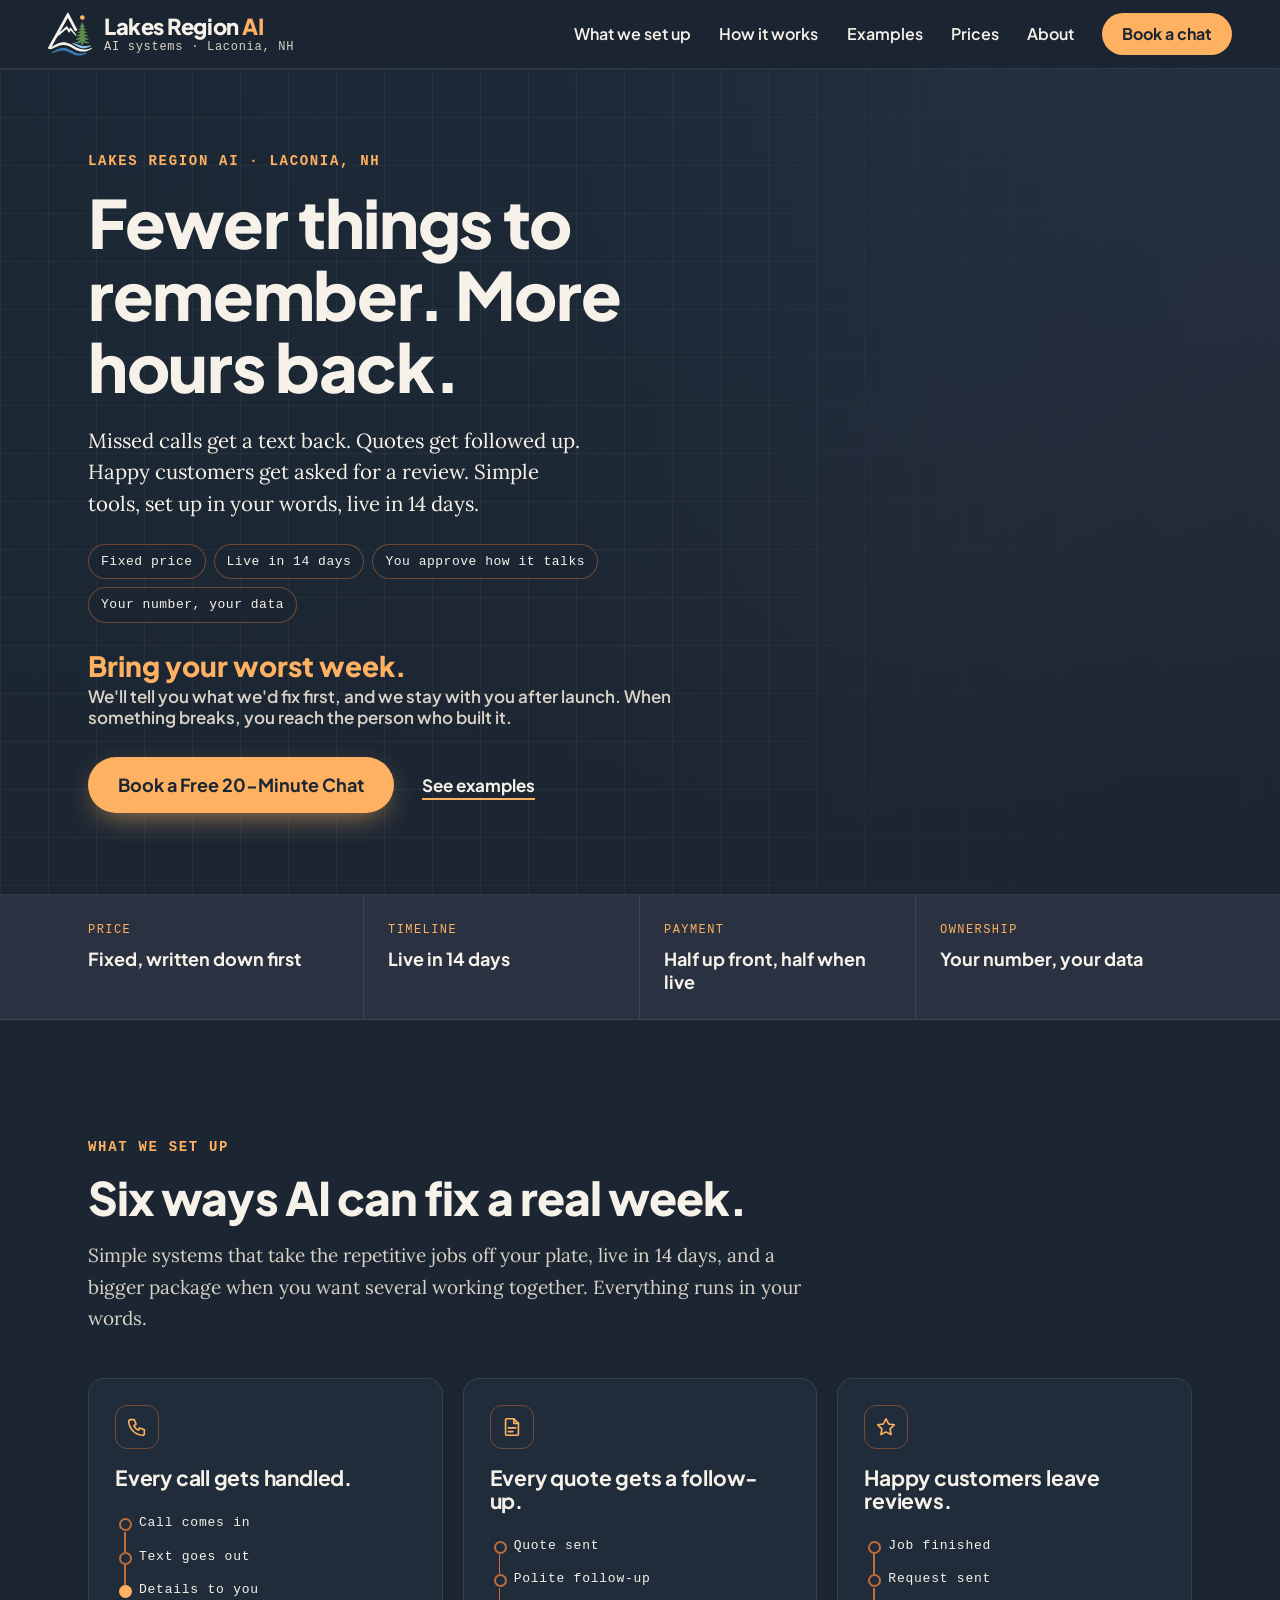
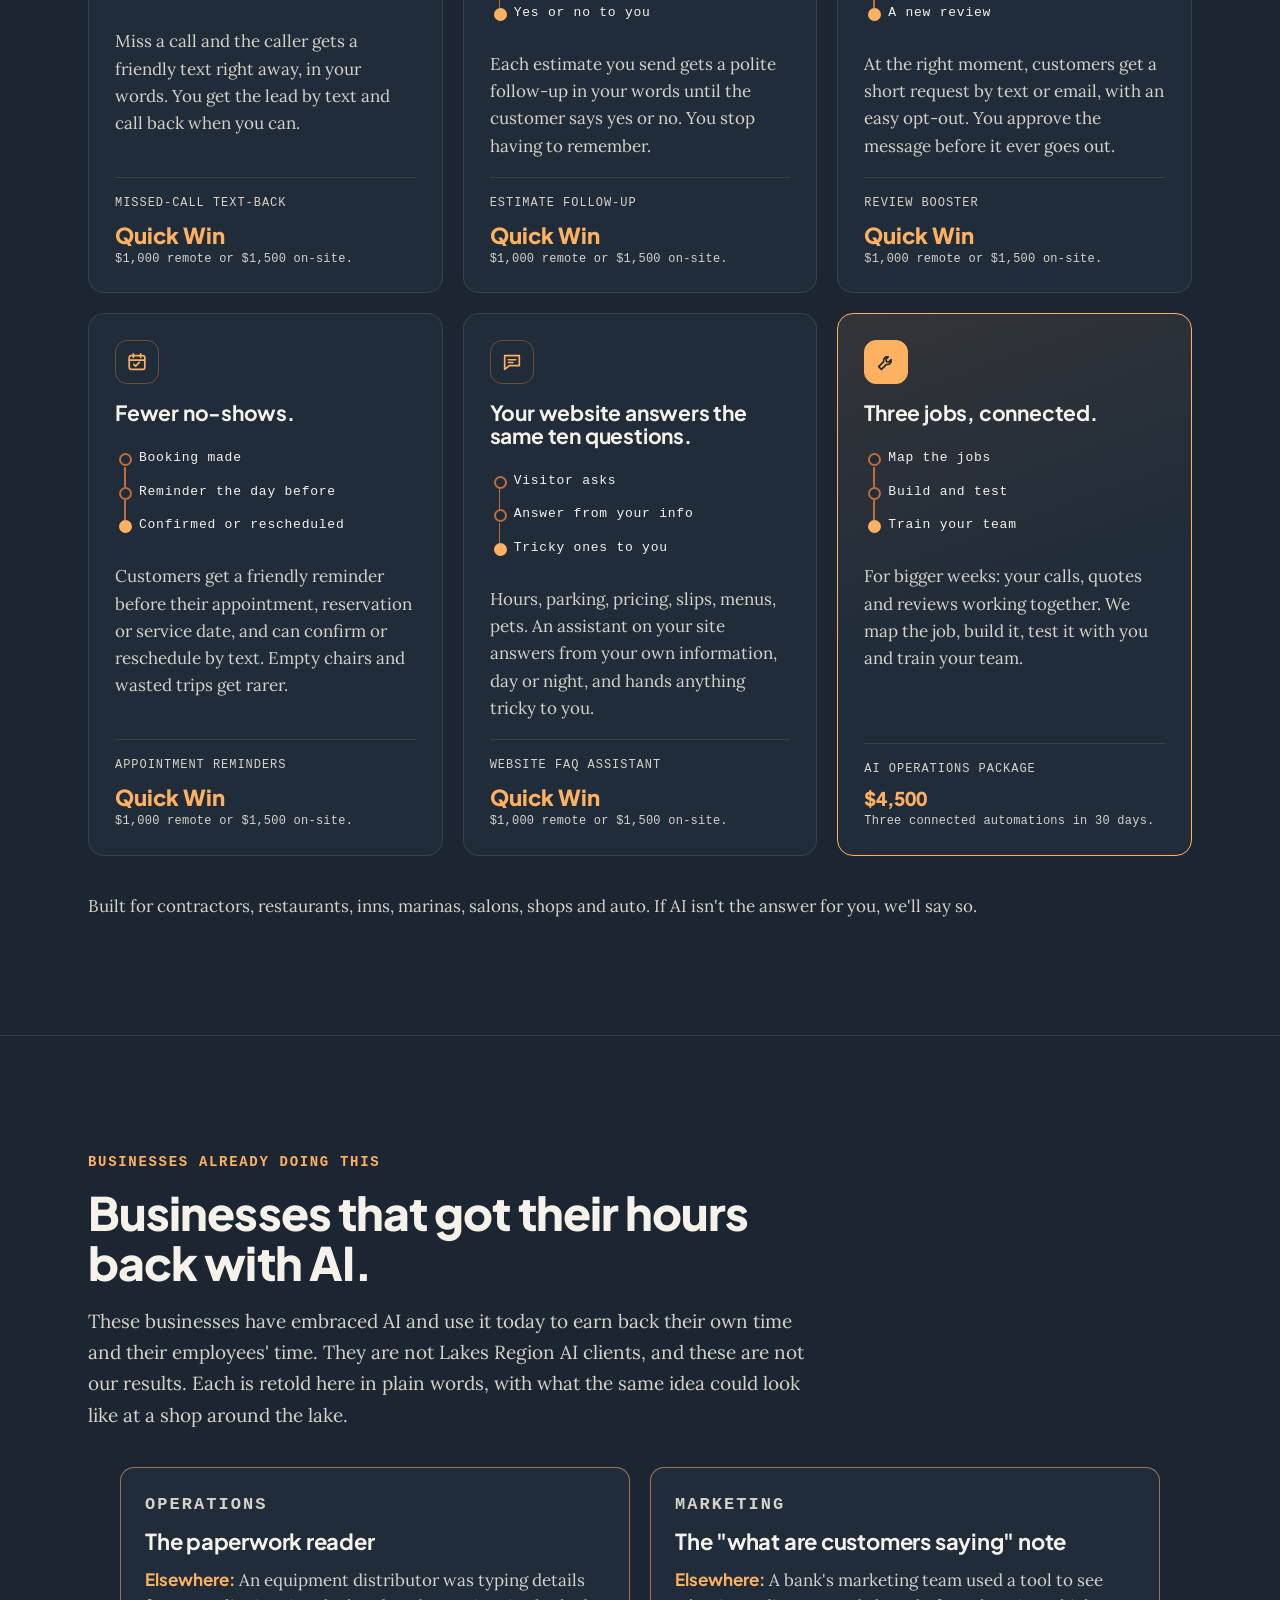
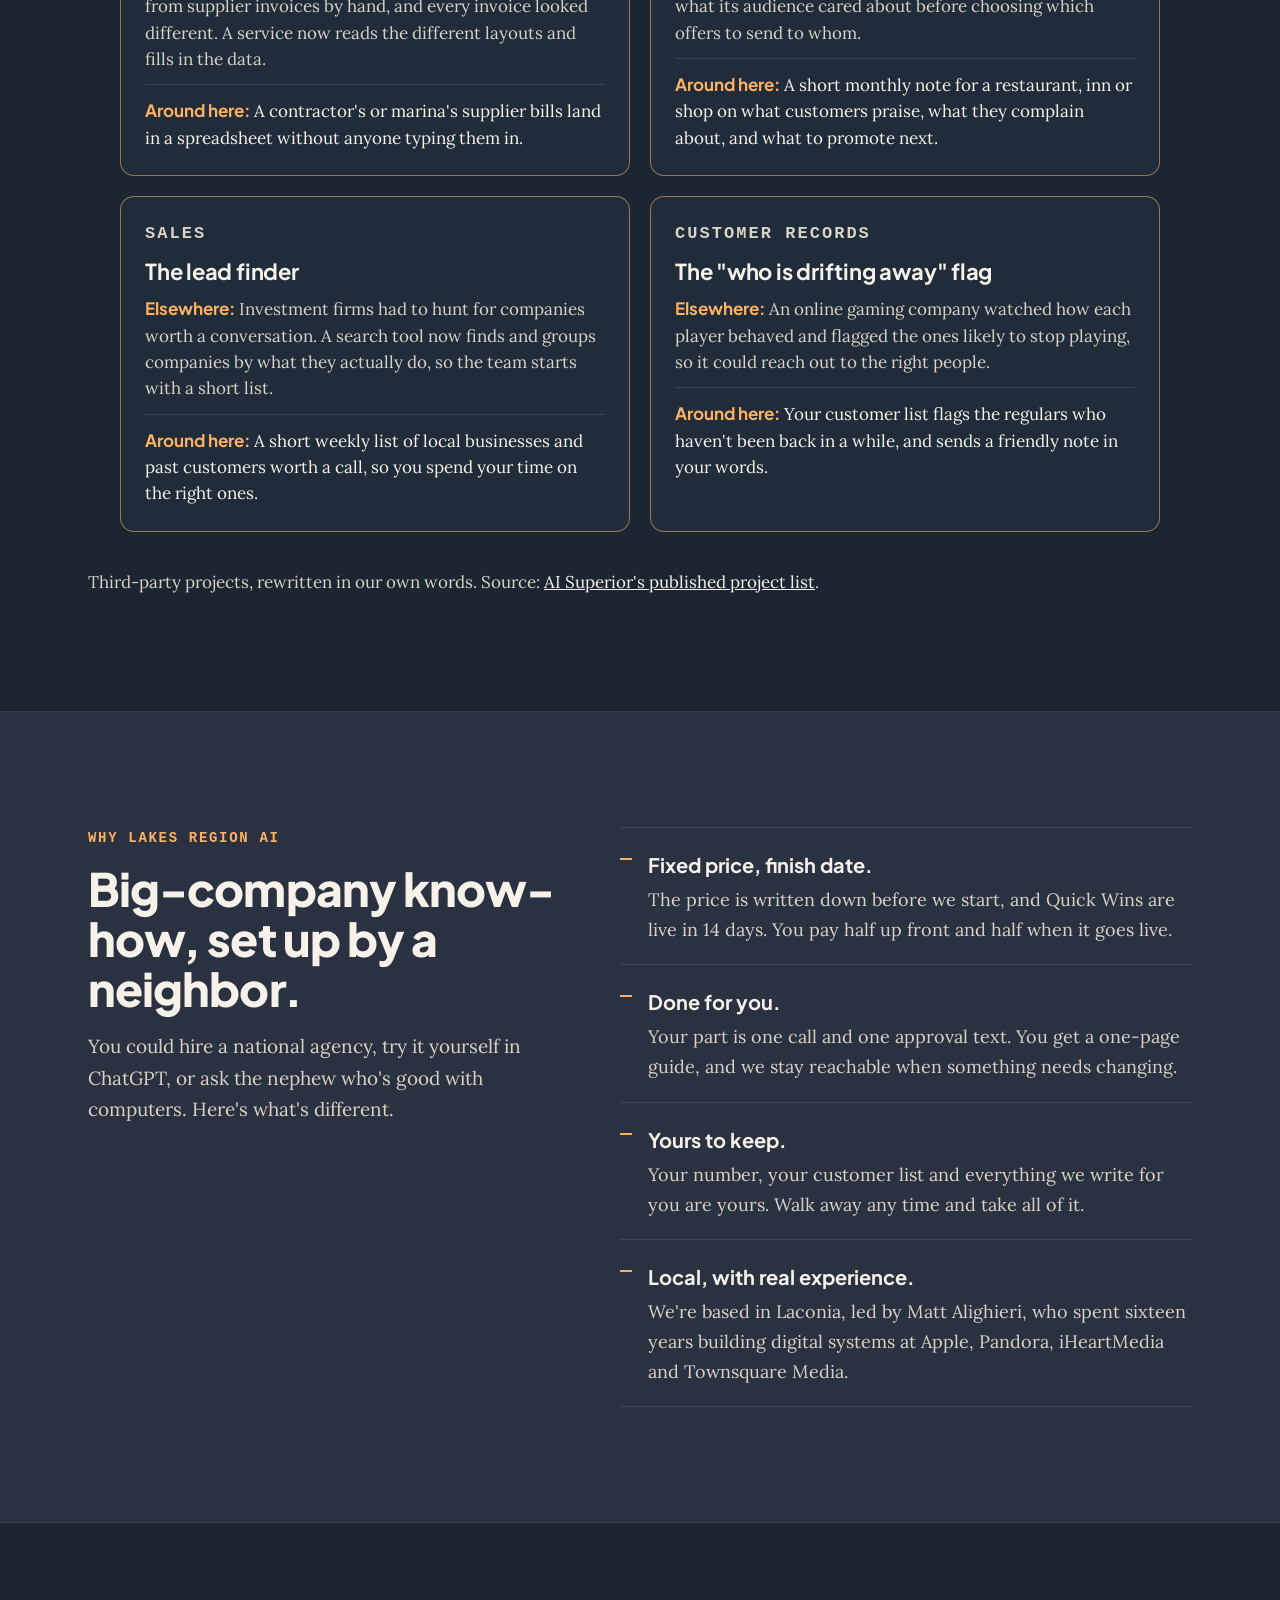
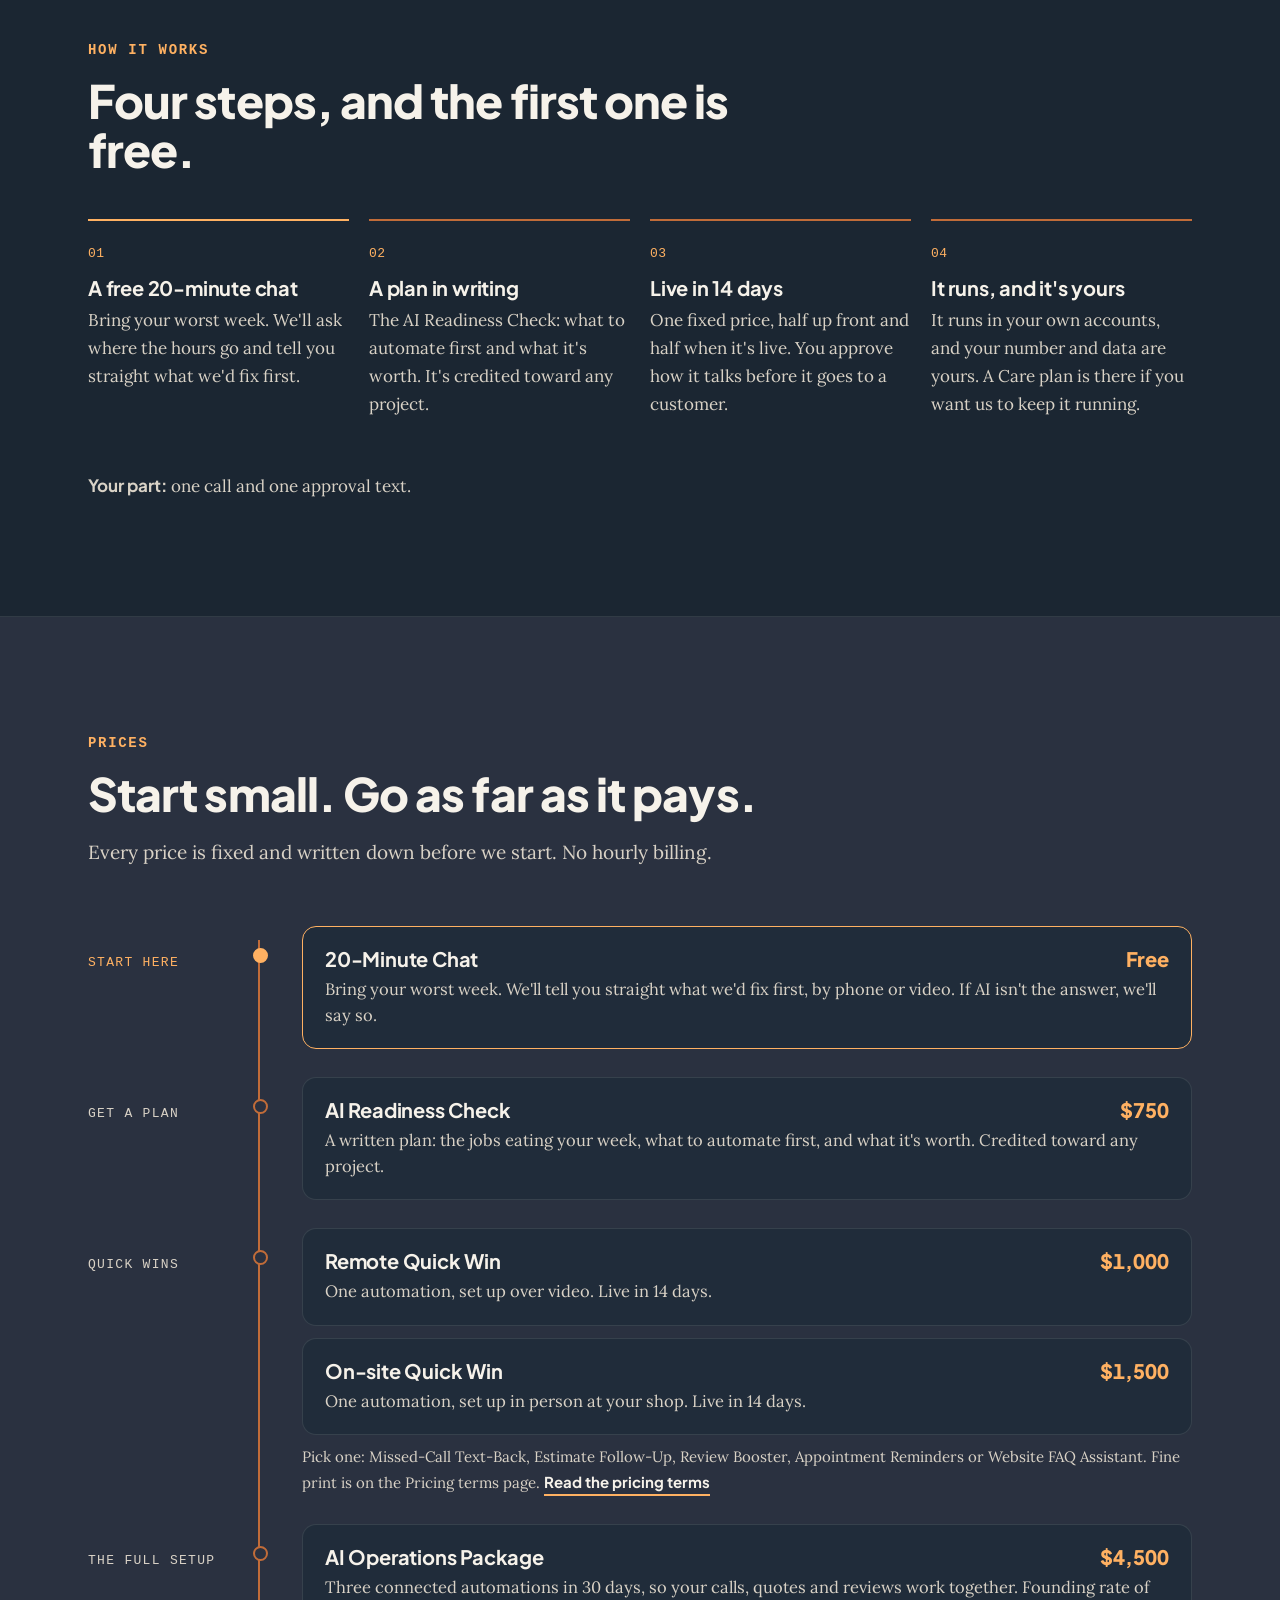
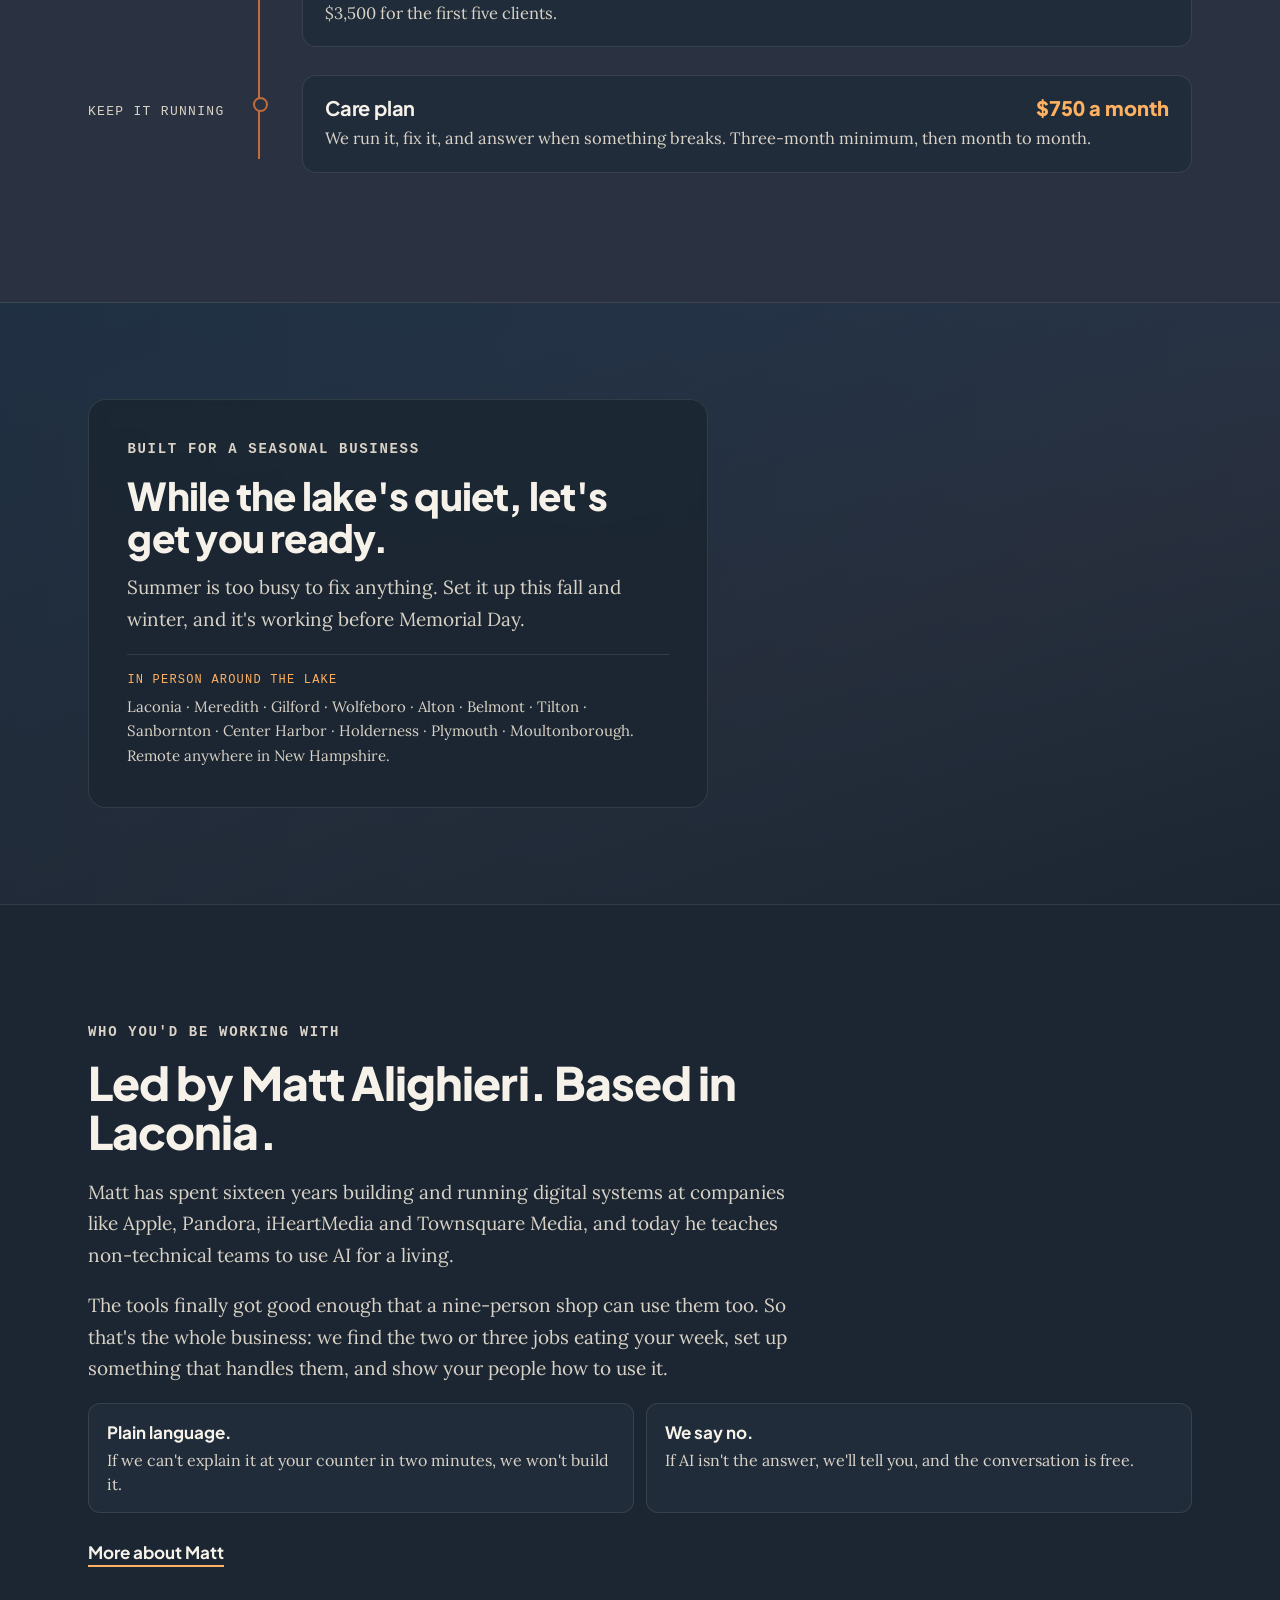
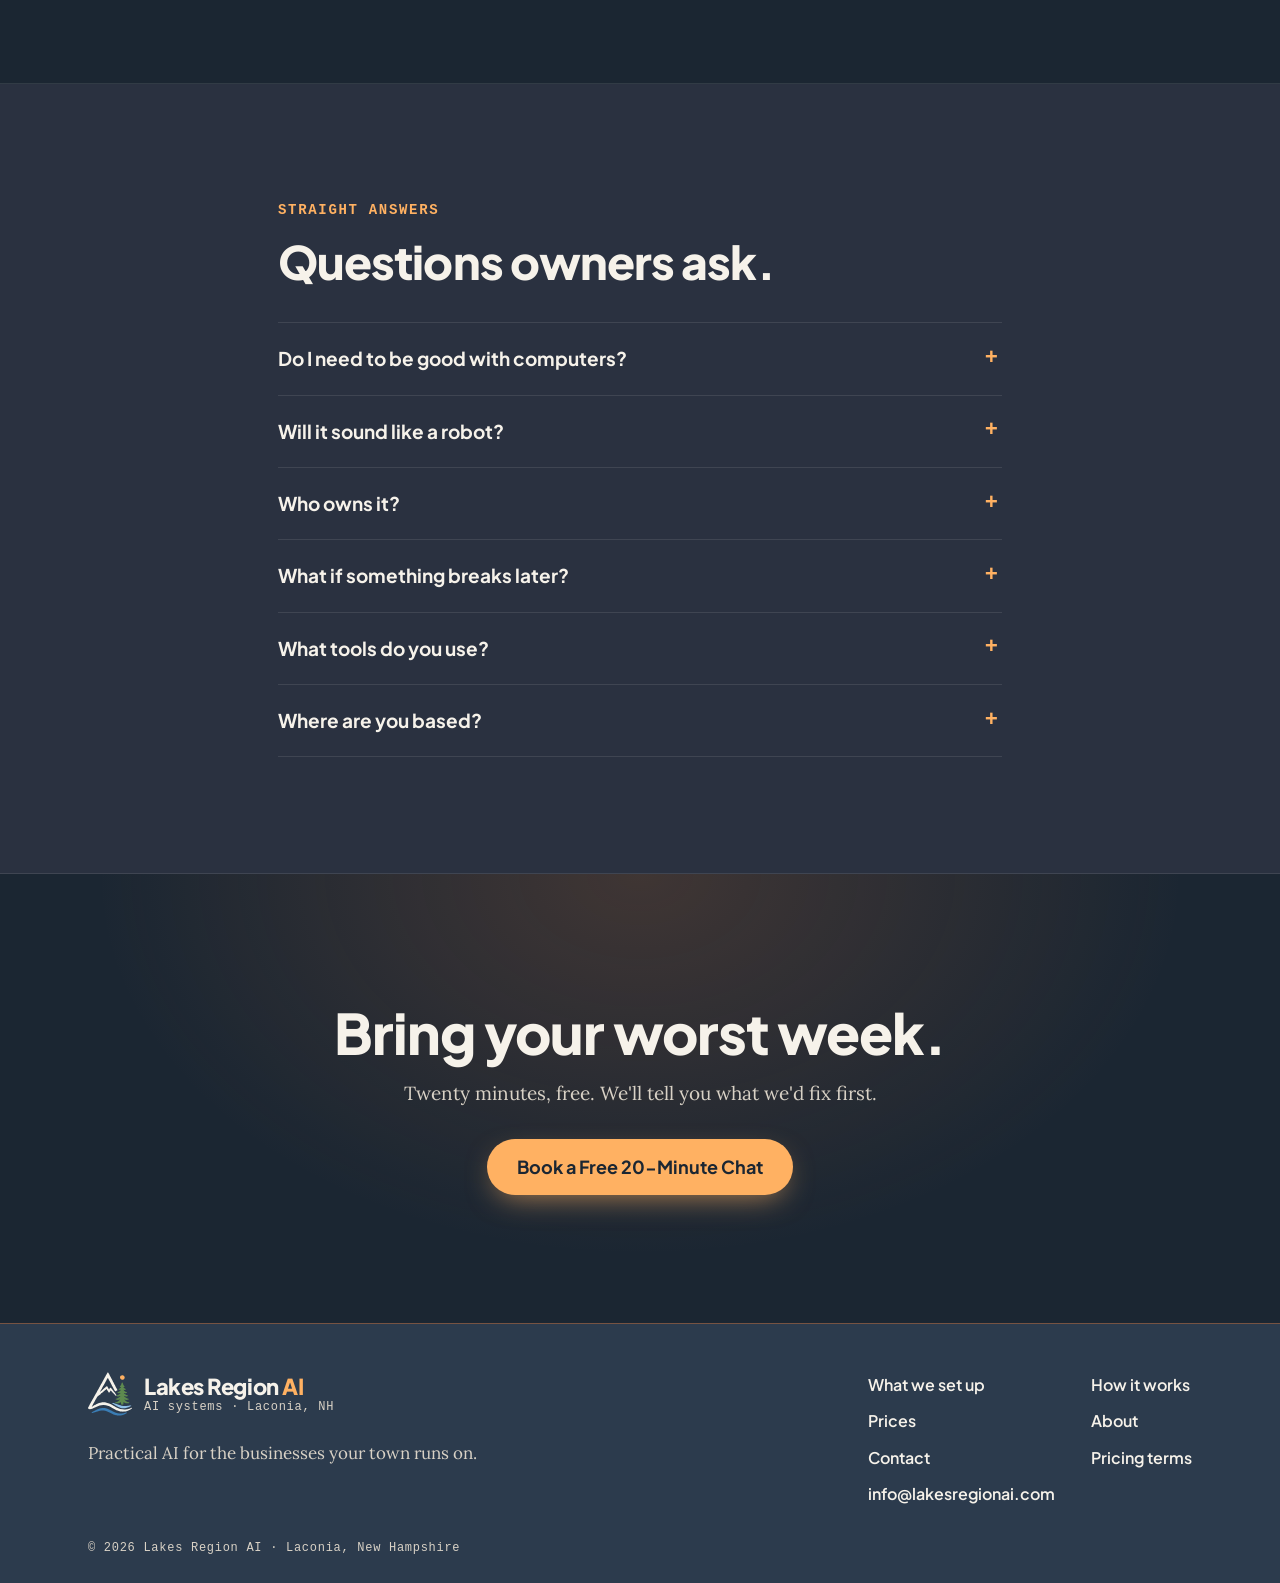
==== commit 27f7dc01: "Logo: final colors, matching sun and AI accent" ====
--- a/index.html
+++ b/index.html
@@ -18,7 +18,7 @@
 
 <header class="topbar">
   <a class="lockup" href="index.html" aria-label="Lakes Region AI, home">
-    <svg class="mark" viewBox="0 0 693.5 679.5" aria-hidden="true" xmlns:c2pa="http://c2pa.org/manifest"><metadata><c2pa:manifest>[base64]/[base64]/MMp4VWoB/[base64]/[base64]/fnxdhF1RrMMKzigl7EeiY3VybHgpc2VsZiNqdW1iZj1jMnBhLmFzc2VydGlvbnMvYzJwYS5oYXNoLmRhdGFkaGFzaFggGZ2CcmXbxR0jBCQOUlb0qD/[base64]/[base64]/3cyjxFA3Qo5S46fX0/ihY0VZ7mfb9KF703t5OjWDBWMA4GA1UdDwEB/wQEAwIHgDAVBgNVHSUEDjAMBgorBgEEAYPoXgIBMAwGA1UdEwEB/wQCMAAwHwYDVR0jBBgwFoAUzlHiBIFOZFsj+OPEz5o+nMHXXMIwCgYIKoZIzj0EAwMDZwAwZAIwMXMdFJ4BetLLVY7ORuE9noqbbAZOZn/aArXyTwFAZfKrPzxF2vPoJNf1+UCdg1XGAjBwX1zd9WGqYkqmL5SFqw1QySjr1zJfpJM9+1rdDwSPLMOPOjKuiXjoU/[base64]/Hg3wFZgacXBroLVR+c/2ioYHLNw=</c2pa:manifest></metadata><g fill-rule="evenodd"><path fill="#F6F2EA" d="M528.50,617.22 C524.79,616.86 519.16,616.08 516.00,615.49 C512.84,614.90 509.04,614.20 507.56,613.94 C499.36,612.49 476.38,605.80 464.55,601.42 C443.06,593.46 414.93,579.20 382.75,559.98 C356.19,544.11 342.53,537.06 323.25,529.24 C293.75,517.28 262.09,511.14 239.11,512.93 C192.80,516.52 175.91,521.77 118.96,550.25 C76.30,571.58 53.07,579.48 30.50,580.34 C5.47,581.30 -6.85,566.44 4.23,548.64 C5.44,546.69 9.74,539.05 13.78,531.67 C17.82,524.29 21.86,517.01 22.76,515.50 C23.66,513.99 26.92,508.15 30.00,502.54 C33.09,496.92 37.98,488.15 40.87,483.04 C47.06,472.12 51.25,464.53 71.22,428.00 C79.41,413.01 88.09,397.26 90.50,393.00 C92.90,388.74 97.52,380.52 100.75,374.75 C103.98,368.98 109.83,358.62 113.74,351.75 C117.65,344.88 122.54,336.21 124.61,332.50 C126.68,328.79 129.82,323.16 131.60,320.00 C133.38,316.84 136.76,310.76 139.10,306.50 C141.45,302.24 146.51,293.12 150.35,286.25 C162.47,264.58 169.51,251.96 173.25,245.25 C175.24,241.68 179.18,234.59 182.01,229.50 C184.84,224.41 188.22,218.45 189.52,216.25 C190.81,214.05 193.45,209.32 195.38,205.75 C197.30,202.18 199.77,197.68 200.85,195.75 C205.78,187.01 214.27,171.64 224.35,153.25 C230.06,142.84 237.29,129.69 245.26,115.25 C249.64,107.30 259.91,88.64 273.74,63.50 C278.35,55.11 285.21,42.74 288.99,36.00 C308.85,0.55 307.81,2.14 312.03,0.74 C317.44,-1.06 320.77,1.48 325.52,11.00 C327.23,14.44 330.21,20.17 332.14,23.75 C335.40,29.79 339.04,36.83 361.23,80.00 C365.83,88.94 369.99,96.92 370.47,97.75 C370.96,98.58 374.35,105.10 378.00,112.25 C381.65,119.40 387.50,130.65 390.99,137.25 C394.48,143.85 399.66,153.75 402.49,159.25 C409.86,173.56 414.12,181.79 425.15,203.00 C430.51,213.31 435.37,222.65 435.94,223.75 C436.52,224.85 442.41,236.16 449.05,248.89 C463.43,276.49 463.33,276.25 462.24,279.52 C461.25,282.52 462.55,281.61 447.25,290.00 C431.38,298.70 431.24,298.76 428.11,297.60 L425.75,296.73 L417.97,282.24 C409.02,265.58 400.56,249.68 387.25,224.50 C382.09,214.74 375.45,202.25 372.49,196.75 C369.54,191.25 365.49,183.60 363.50,179.75 C361.50,175.90 357.56,168.36 354.75,163.00 C351.94,157.64 346.53,147.29 342.73,140.00 C336.25,127.55 331.31,118.23 318.45,94.25 C315.51,88.75 312.83,84.25 312.51,84.25 C312.18,84.25 309.51,88.75 306.57,94.25 C303.63,99.75 299.97,106.39 298.43,109.00 C296.89,111.61 294.41,116.00 292.91,118.75 C289.28,125.44 276.24,148.85 269.25,161.25 C266.16,166.75 259.96,177.89 255.50,186.00 C239.08,215.81 236.28,220.88 232.75,227.25 C230.76,230.82 225.70,240.05 221.51,247.75 C213.63,262.21 206.81,274.42 202.25,282.25 C200.80,284.73 199.01,287.99 198.26,289.50 C196.58,292.88 190.86,303.38 188.89,306.68 L187.44,309.11 L188.85,308.10 C189.63,307.55 192.06,305.55 194.26,303.66 C196.45,301.77 199.93,298.88 201.99,297.25 C204.05,295.61 208.86,291.57 212.67,288.26 C216.49,284.95 220.92,281.12 222.53,279.75 C224.13,278.38 228.18,274.89 231.52,272.00 C234.87,269.11 240.14,264.61 243.23,262.00 C251.79,254.76 258.13,249.25 271.17,237.76 C292.54,218.91 292.28,219.12 295.26,218.18 C297.86,217.36 298.14,217.36 300.74,218.18 C304.23,219.28 304.45,219.59 311.74,233.25 C317.47,243.99 328.57,264.35 330.77,268.16 L331.87,270.06 L334.63,265.41 C336.16,262.85 338.80,258.16 340.51,255.00 C346.16,244.56 347.82,242.40 351.05,241.29 C355.27,239.83 358.08,240.97 362.22,245.78 C370.48,255.40 390.05,279.41 395.00,286.00 C396.76,288.34 400.35,292.95 403.00,296.25 C405.64,299.55 410.49,305.69 413.78,309.89 C417.06,314.09 421.04,319.16 422.62,321.14 C424.20,323.13 428.57,328.91 432.33,334.00 C440.39,344.91 443.08,348.40 445.66,351.30 C446.71,352.48 448.00,354.56 448.52,355.93 L449.46,358.41 L448.20,362.15 C446.81,366.31 446.09,367.17 443.22,368.17 C439.72,369.38 437.82,368.31 431.61,361.59 C428.66,358.40 423.32,352.74 419.75,349.01 C413.24,342.23 407.64,336.19 397.01,324.50 C387.74,314.31 357.93,283.00 357.50,283.00 C357.07,283.00 352.70,290.30 344.48,304.75 C338.57,315.15 337.29,316.70 333.69,317.84 C331.22,318.61 330.95,318.61 328.42,317.70 C325.34,316.59 324.39,315.36 319.39,306.00 C317.70,302.84 313.70,295.64 310.49,290.00 C307.28,284.36 303.58,277.73 302.27,275.25 C297.39,266.09 293.29,258.99 292.95,259.12 C292.35,259.35 279.54,270.01 273.26,275.51 C266.92,281.05 260.42,286.59 246.28,298.50 C238.57,304.99 231.23,311.26 209.77,329.68 C206.20,332.75 201.92,336.49 200.27,338.00 C197.08,340.92 188.32,348.44 185.69,350.52 C184.84,351.20 181.81,353.77 178.97,356.25 C173.74,360.81 170.02,363.96 154.75,376.76 L146.25,383.89 L139.79,395.32 C136.24,401.61 132.17,408.77 130.73,411.25 C127.96,416.04 123.68,423.68 110.25,447.75 C105.65,456.00 99.02,467.81 95.51,474.00 C85.78,491.15 80.15,501.28 74.25,512.25 C71.29,517.75 67.34,525.06 65.48,528.50 C60.49,537.70 60.00,538.67 60.25,538.91 C60.54,539.21 73.92,532.57 82.50,527.87 C97.21,519.82 105.27,515.35 105.75,514.99 C107.07,513.97 127.17,503.47 139.00,497.63 C155.29,489.57 171.53,483.38 190.25,478.09 C193.23,477.24 197.14,476.32 209.75,473.50 C210.85,473.25 213.55,472.81 215.75,472.52 C217.95,472.23 221.37,471.77 223.35,471.49 C228.03,470.85 253.18,470.85 260.25,471.50 C268.44,472.25 274.88,472.98 278.25,473.54 C315.09,479.70 347.66,492.58 395.50,519.88 C409.63,527.95 429.87,539.65 435.00,542.72 C440.17,545.81 458.66,555.22 468.25,559.64 C493.28,571.19 520.25,578.99 544.98,581.86 C562.32,583.87 597.65,582.41 615.04,578.97 C616.53,578.67 619.48,578.33 621.60,578.21 C630.29,577.71 673.64,564.03 680.28,559.69 C685.73,556.12 691.06,557.03 692.69,561.79 C693.62,564.54 692.80,567.55 690.62,569.42 C666.85,589.66 627.22,607.51 591.75,613.94 C583.26,615.48 580.17,615.90 565.72,617.50 C559.47,618.19 536.69,618.02 528.50,617.22 Z"/><path fill="#C16C39" d="M471.00,679.00 C454.83,677.17 447.45,675.67 428.75,670.39 C418.87,667.61 410.44,664.83 401.75,661.49 C389.38,656.75 371.96,648.81 356.50,640.86 C302.93,613.32 281.47,605.44 247.75,600.92 C241.12,600.03 216.10,600.02 209.00,600.90 C195.04,602.64 174.55,606.74 162.09,610.30 C152.47,613.05 142.57,616.25 132.00,620.04 C97.24,632.49 86.12,636.10 70.52,640.03 C62.45,642.06 58.91,641.29 57.17,637.13 C55.45,633.02 57.85,630.17 67.50,624.84 C75.91,620.19 82.90,616.21 95.95,608.66 C129.33,589.33 157.19,576.46 180.50,569.60 C185.10,568.25 187.68,567.60 196.75,565.50 C197.85,565.24 200.10,564.78 201.75,564.47 C203.40,564.16 205.76,563.72 207.00,563.48 C242.81,556.64 283.83,563.41 332.76,584.25 C337.99,586.48 366.63,600.79 378.75,607.24 C422.27,630.39 459.01,642.93 493.75,646.49 C510.94,648.25 521.52,648.45 532.75,647.24 C536.60,646.83 541.10,646.37 542.75,646.22 C549.81,645.58 552.68,645.01 573.00,640.17 C578.03,638.98 591.48,634.83 599.47,632.01 C609.34,628.53 612.60,628.71 614.32,632.83 C615.87,636.56 614.14,639.45 607.84,643.65 C579.89,662.25 543.05,675.39 510.00,678.56 C503.38,679.20 475.54,679.51 471.00,679.00 Z"/><path fill="#E5A52B" d="M550.50,564.22 C549.81,564.11 547.11,563.77 544.50,563.47 C537.13,562.61 529.44,561.16 520.75,559.00 C517.13,558.10 497.43,551.47 496.25,550.76 C495.70,550.42 494.35,549.87 493.25,549.52 C492.15,549.17 490.80,548.61 490.25,548.27 C489.70,547.93 488.35,547.36 487.25,547.00 C486.15,546.64 484.01,545.74 482.50,544.98 C480.99,544.23 476.38,541.98 472.25,539.98 C468.12,537.97 463.87,535.78 462.80,535.11 C461.72,534.44 459.81,533.33 458.55,532.64 C456.13,531.33 453.24,529.73 449.50,527.63 C448.26,526.94 446.57,526.03 445.75,525.61 C444.93,525.19 443.68,524.45 442.99,523.97 C441.76,523.11 438.30,521.16 435.25,519.60 C434.43,519.18 432.85,518.24 431.75,517.50 C430.65,516.77 429.40,516.04 428.96,515.88 C428.53,515.73 425.88,514.12 423.08,512.30 C420.27,510.49 417.81,509.00 417.61,509.00 C417.40,509.00 416.07,508.21 414.64,507.25 C413.21,506.29 411.86,505.50 411.64,505.50 C411.41,505.50 410.40,504.94 409.39,504.25 C408.38,503.56 406.53,502.44 405.27,501.76 C404.02,501.08 401.92,499.93 400.62,499.20 C399.32,498.48 396.68,497.05 394.75,496.03 C392.82,495.01 390.24,493.61 389.00,492.92 C387.76,492.23 385.51,491.00 384.00,490.18 C378.66,487.28 378.32,482.26 383.36,480.52 C385.54,479.77 394.71,480.32 399.00,481.46 C399.96,481.72 402.21,482.29 404.00,482.72 C408.20,483.75 440.44,494.43 441.75,495.24 C442.30,495.57 444.32,496.36 446.25,496.98 C448.18,497.60 450.20,498.39 450.75,498.73 C451.30,499.07 453.32,499.86 455.25,500.48 C457.18,501.10 459.20,501.89 459.75,502.23 C460.30,502.57 462.32,503.36 464.25,503.98 C466.18,504.60 468.44,505.50 469.28,505.98 C470.12,506.46 473.05,507.59 475.78,508.48 C478.51,509.38 481.20,510.39 481.75,510.73 C482.30,511.07 487.48,512.86 493.25,514.71 C511.12,520.44 515.08,521.56 526.50,524.06 C527.74,524.34 529.54,524.75 530.50,524.99 C532.29,525.43 542.31,527.03 549.00,527.95 C571.71,531.07 600.92,530.13 633.50,525.23 C636.11,524.83 641.17,524.07 644.75,523.53 C648.33,523.00 653.16,522.31 655.50,522.00 C657.84,521.70 661.10,521.25 662.75,521.00 C674.22,519.28 679.39,519.91 680.76,523.19 C682.37,527.05 680.62,528.72 669.00,534.37 C662.17,537.69 660.44,538.49 654.62,541.04 C653.32,541.61 651.69,542.37 651.00,542.72 C650.31,543.08 648.85,543.65 647.75,544.00 C646.65,544.35 645.50,544.83 645.20,545.07 C644.89,545.31 643.39,545.93 641.87,546.46 C640.35,546.98 638.57,547.74 637.92,548.15 C635.79,549.49 607.85,558.31 600.50,559.95 C599.26,560.23 596.79,560.79 595.00,561.20 C593.21,561.60 589.95,562.19 587.75,562.50 C585.55,562.80 582.40,563.29 580.75,563.57 C577.78,564.08 552.91,564.62 550.50,564.22 Z"/><path fill="#86A464" d="M522.69,506.78 C520.15,505.68 520.00,504.53 520.00,486.18 L520.00,469.50 L515.75,469.50 C511.95,469.50 511.50,469.60 511.50,470.43 C511.50,472.43 510.35,474.55 508.83,475.34 C504.86,477.39 491.27,482.66 485.57,484.36 L479.25,486.25 L460.75,486.25 L442.25,486.25 L437.07,484.79 C429.28,482.59 426.75,480.44 426.75,476.00 C426.75,471.91 430.12,468.91 435.44,468.26 C451.72,466.28 463.29,462.04 478.25,452.57 C487.42,446.76 500.51,434.70 505.97,427.04 L507.06,425.51 L504.66,426.56 C485.72,434.83 457.77,435.33 441.01,427.70 C435.78,425.32 434.03,421.74 436.08,417.61 C437.58,414.58 439.73,413.50 445.43,412.93 C464.38,411.01 482.15,402.37 497.66,387.54 C502.00,383.39 511.26,372.59 510.84,372.17 C510.76,372.09 509.48,372.48 508.01,373.04 C496.59,377.38 481.55,379.33 471.46,377.78 C455.21,375.28 447.57,370.88 448.72,364.71 C449.49,360.61 452.33,359.03 461.25,357.74 C477.66,355.37 496.13,344.69 506.87,331.35 C510.29,327.10 513.67,322.50 513.37,322.50 C513.26,322.50 510.04,323.29 506.21,324.25 C495.17,327.03 485.18,326.76 474.65,323.40 C465.13,320.36 462.25,315.44 466.82,310.00 C468.19,308.38 470.89,307.44 477.00,306.45 C491.71,304.07 507.00,292.33 516.27,276.30 L517.69,273.84 L516.22,274.24 C514.32,274.75 512.21,275.21 507.08,276.23 C502.29,277.18 498.30,276.80 491.25,274.72 C482.67,272.19 479.55,268.16 481.80,262.52 C482.86,259.88 484.66,258.84 490.83,257.32 C501.54,254.67 509.28,248.82 516.47,237.96 C519.13,233.95 521.90,228.23 521.42,227.75 C521.30,227.63 519.98,227.86 518.48,228.26 C511.77,230.05 504.91,228.11 502.99,223.89 C501.01,219.52 502.21,216.91 508.24,212.48 C513.39,208.69 516.73,204.09 521.49,194.25 C526.00,184.91 527.19,181.11 529.22,169.48 C530.71,161.01 532.98,158.52 539.25,158.52 C545.52,158.52 547.79,161.01 549.28,169.48 C551.31,181.11 552.50,184.91 557.01,194.25 C561.77,204.09 565.11,208.69 570.26,212.48 C576.29,216.91 577.49,219.52 575.51,223.89 C573.59,228.11 566.73,230.05 560.02,228.26 C558.52,227.86 557.20,227.63 557.08,227.75 C556.60,228.23 559.37,233.95 562.03,237.96 C569.22,248.82 576.96,254.67 587.67,257.32 C593.84,258.84 595.64,259.88 596.70,262.52 C598.95,268.16 595.83,272.19 587.25,274.72 C580.20,276.80 576.21,277.18 571.42,276.23 C566.29,275.21 564.18,274.75 562.28,274.24 L560.81,273.84 L562.23,276.30 C571.50,292.33 586.79,304.07 601.50,306.45 C607.61,307.44 610.31,308.38 611.68,310.00 C618.73,318.38 606.60,326.00 586.21,326.00 C579.89,326.00 578.58,325.83 572.29,324.25 C568.46,323.29 565.24,322.50 565.13,322.50 C564.83,322.50 568.21,327.10 571.63,331.35 C582.37,344.69 600.84,355.37 617.25,357.74 C626.17,359.03 629.01,360.61 629.78,364.71 C630.93,370.88 623.29,375.28 607.04,377.78 C596.95,379.33 581.91,377.38 570.49,373.04 C569.02,372.48 567.74,372.09 567.66,372.17 C567.24,372.59 576.50,383.39 580.84,387.54 C596.35,402.37 614.12,411.01 633.07,412.93 C638.77,413.50 640.92,414.58 642.42,417.61 C644.47,421.74 642.72,425.32 637.49,427.70 C620.73,435.33 592.78,434.83 573.84,426.56 L571.44,425.51 L572.53,427.04 C577.99,434.70 591.08,446.76 600.25,452.57 C615.21,462.04 626.78,466.28 643.06,468.26 C648.38,468.91 651.75,471.91 651.75,476.00 C651.75,480.44 649.22,482.59 641.43,484.79 L636.25,486.25 L617.75,486.25 L599.25,486.25 L592.93,484.36 C587.23,482.66 573.64,477.39 569.67,475.34 C568.15,474.55 567.00,472.43 567.00,470.43 C567.00,469.60 566.55,469.50 562.75,469.50 L558.50,469.50 L558.50,486.18 C558.50,504.70 558.37,505.69 555.70,506.80 C553.32,507.80 524.98,507.78 522.69,506.78 Z"/><path fill="#FFB162" d="M533.25,116.05 C503.81,108.03 494.20,74.76 515.24,53.75 C535.21,33.82 566.60,41.28 576.46,68.31 C583.42,87.37 572.75,107.90 552.18,115.07 C546.32,117.11 538.61,117.51 533.25,116.05 Z"/></g></svg>
+    <svg class="mark" viewBox="0 0 693.5 679.5" aria-hidden="true"><g fill-rule="evenodd"><path fill="#F6F2EA" d="M528.50,617.22 C524.79,616.86 519.16,616.08 516.00,615.49 C512.84,614.90 509.04,614.20 507.56,613.94 C499.36,612.49 476.38,605.80 464.55,601.42 C443.06,593.46 414.93,579.20 382.75,559.98 C356.19,544.11 342.53,537.06 323.25,529.24 C293.75,517.28 262.09,511.14 239.11,512.93 C192.80,516.52 175.91,521.77 118.96,550.25 C76.30,571.58 53.07,579.48 30.50,580.34 C5.47,581.30 -6.85,566.44 4.23,548.64 C5.44,546.69 9.74,539.05 13.78,531.67 C17.82,524.29 21.86,517.01 22.76,515.50 C23.66,513.99 26.92,508.15 30.00,502.54 C33.09,496.92 37.98,488.15 40.87,483.04 C47.06,472.12 51.25,464.53 71.22,428.00 C79.41,413.01 88.09,397.26 90.50,393.00 C92.90,388.74 97.52,380.52 100.75,374.75 C103.98,368.98 109.83,358.62 113.74,351.75 C117.65,344.88 122.54,336.21 124.61,332.50 C126.68,328.79 129.82,323.16 131.60,320.00 C133.38,316.84 136.76,310.76 139.10,306.50 C141.45,302.24 146.51,293.12 150.35,286.25 C162.47,264.58 169.51,251.96 173.25,245.25 C175.24,241.68 179.18,234.59 182.01,229.50 C184.84,224.41 188.22,218.45 189.52,216.25 C190.81,214.05 193.45,209.32 195.38,205.75 C197.30,202.18 199.77,197.68 200.85,195.75 C205.78,187.01 214.27,171.64 224.35,153.25 C230.06,142.84 237.29,129.69 245.26,115.25 C249.64,107.30 259.91,88.64 273.74,63.50 C278.35,55.11 285.21,42.74 288.99,36.00 C308.85,0.55 307.81,2.14 312.03,0.74 C317.44,-1.06 320.77,1.48 325.52,11.00 C327.23,14.44 330.21,20.17 332.14,23.75 C335.40,29.79 339.04,36.83 361.23,80.00 C365.83,88.94 369.99,96.92 370.47,97.75 C370.96,98.58 374.35,105.10 378.00,112.25 C381.65,119.40 387.50,130.65 390.99,137.25 C394.48,143.85 399.66,153.75 402.49,159.25 C409.86,173.56 414.12,181.79 425.15,203.00 C430.51,213.31 435.37,222.65 435.94,223.75 C436.52,224.85 442.41,236.16 449.05,248.89 C463.43,276.49 463.33,276.25 462.24,279.52 C461.25,282.52 462.55,281.61 447.25,290.00 C431.38,298.70 431.24,298.76 428.11,297.60 L425.75,296.73 L417.97,282.24 C409.02,265.58 400.56,249.68 387.25,224.50 C382.09,214.74 375.45,202.25 372.49,196.75 C369.54,191.25 365.49,183.60 363.50,179.75 C361.50,175.90 357.56,168.36 354.75,163.00 C351.94,157.64 346.53,147.29 342.73,140.00 C336.25,127.55 331.31,118.23 318.45,94.25 C315.51,88.75 312.83,84.25 312.51,84.25 C312.18,84.25 309.51,88.75 306.57,94.25 C303.63,99.75 299.97,106.39 298.43,109.00 C296.89,111.61 294.41,116.00 292.91,118.75 C289.28,125.44 276.24,148.85 269.25,161.25 C266.16,166.75 259.96,177.89 255.50,186.00 C239.08,215.81 236.28,220.88 232.75,227.25 C230.76,230.82 225.70,240.05 221.51,247.75 C213.63,262.21 206.81,274.42 202.25,282.25 C200.80,284.73 199.01,287.99 198.26,289.50 C196.58,292.88 190.86,303.38 188.89,306.68 L187.44,309.11 L188.85,308.10 C189.63,307.55 192.06,305.55 194.26,303.66 C196.45,301.77 199.93,298.88 201.99,297.25 C204.05,295.61 208.86,291.57 212.67,288.26 C216.49,284.95 220.92,281.12 222.53,279.75 C224.13,278.38 228.18,274.89 231.52,272.00 C234.87,269.11 240.14,264.61 243.23,262.00 C251.79,254.76 258.13,249.25 271.17,237.76 C292.54,218.91 292.28,219.12 295.26,218.18 C297.86,217.36 298.14,217.36 300.74,218.18 C304.23,219.28 304.45,219.59 311.74,233.25 C317.47,243.99 328.57,264.35 330.77,268.16 L331.87,270.06 L334.63,265.41 C336.16,262.85 338.80,258.16 340.51,255.00 C346.16,244.56 347.82,242.40 351.05,241.29 C355.27,239.83 358.08,240.97 362.22,245.78 C370.48,255.40 390.05,279.41 395.00,286.00 C396.76,288.34 400.35,292.95 403.00,296.25 C405.64,299.55 410.49,305.69 413.78,309.89 C417.06,314.09 421.04,319.16 422.62,321.14 C424.20,323.13 428.57,328.91 432.33,334.00 C440.39,344.91 443.08,348.40 445.66,351.30 C446.71,352.48 448.00,354.56 448.52,355.93 L449.46,358.41 L448.20,362.15 C446.81,366.31 446.09,367.17 443.22,368.17 C439.72,369.38 437.82,368.31 431.61,361.59 C428.66,358.40 423.32,352.74 419.75,349.01 C413.24,342.23 407.64,336.19 397.01,324.50 C387.74,314.31 357.93,283.00 357.50,283.00 C357.07,283.00 352.70,290.30 344.48,304.75 C338.57,315.15 337.29,316.70 333.69,317.84 C331.22,318.61 330.95,318.61 328.42,317.70 C325.34,316.59 324.39,315.36 319.39,306.00 C317.70,302.84 313.70,295.64 310.49,290.00 C307.28,284.36 303.58,277.73 302.27,275.25 C297.39,266.09 293.29,258.99 292.95,259.12 C292.35,259.35 279.54,270.01 273.26,275.51 C266.92,281.05 260.42,286.59 246.28,298.50 C238.57,304.99 231.23,311.26 209.77,329.68 C206.20,332.75 201.92,336.49 200.27,338.00 C197.08,340.92 188.32,348.44 185.69,350.52 C184.84,351.20 181.81,353.77 178.97,356.25 C173.74,360.81 170.02,363.96 154.75,376.76 L146.25,383.89 L139.79,395.32 C136.24,401.61 132.17,408.77 130.73,411.25 C127.96,416.04 123.68,423.68 110.25,447.75 C105.65,456.00 99.02,467.81 95.51,474.00 C85.78,491.15 80.15,501.28 74.25,512.25 C71.29,517.75 67.34,525.06 65.48,528.50 C60.49,537.70 60.00,538.67 60.25,538.91 C60.54,539.21 73.92,532.57 82.50,527.87 C97.21,519.82 105.27,515.35 105.75,514.99 C107.07,513.97 127.17,503.47 139.00,497.63 C155.29,489.57 171.53,483.38 190.25,478.09 C193.23,477.24 197.14,476.32 209.75,473.50 C210.85,473.25 213.55,472.81 215.75,472.52 C217.95,472.23 221.37,471.77 223.35,471.49 C228.03,470.85 253.18,470.85 260.25,471.50 C268.44,472.25 274.88,472.98 278.25,473.54 C315.09,479.70 347.66,492.58 395.50,519.88 C409.63,527.95 429.87,539.65 435.00,542.72 C440.17,545.81 458.66,555.22 468.25,559.64 C493.28,571.19 520.25,578.99 544.98,581.86 C562.32,583.87 597.65,582.41 615.04,578.97 C616.53,578.67 619.48,578.33 621.60,578.21 C630.29,577.71 673.64,564.03 680.28,559.69 C685.73,556.12 691.06,557.03 692.69,561.79 C693.62,564.54 692.80,567.55 690.62,569.42 C666.85,589.66 627.22,607.51 591.75,613.94 C583.26,615.48 580.17,615.90 565.72,617.50 C559.47,618.19 536.69,618.02 528.50,617.22 Z"/><path fill="#3A7DB5" d="M471.00,679.00 C454.83,677.17 447.45,675.67 428.75,670.39 C418.87,667.61 410.44,664.83 401.75,661.49 C389.38,656.75 371.96,648.81 356.50,640.86 C302.93,613.32 281.47,605.44 247.75,600.92 C241.12,600.03 216.10,600.02 209.00,600.90 C195.04,602.64 174.55,606.74 162.09,610.30 C152.47,613.05 142.57,616.25 132.00,620.04 C97.24,632.49 86.12,636.10 70.52,640.03 C62.45,642.06 58.91,641.29 57.17,637.13 C55.45,633.02 57.85,630.17 67.50,624.84 C75.91,620.19 82.90,616.21 95.95,608.66 C129.33,589.33 157.19,576.46 180.50,569.60 C185.10,568.25 187.68,567.60 196.75,565.50 C197.85,565.24 200.10,564.78 201.75,564.47 C203.40,564.16 205.76,563.72 207.00,563.48 C242.81,556.64 283.83,563.41 332.76,584.25 C337.99,586.48 366.63,600.79 378.75,607.24 C422.27,630.39 459.01,642.93 493.75,646.49 C510.94,648.25 521.52,648.45 532.75,647.24 C536.60,646.83 541.10,646.37 542.75,646.22 C549.81,645.58 552.68,645.01 573.00,640.17 C578.03,638.98 591.48,634.83 599.47,632.01 C609.34,628.53 612.60,628.71 614.32,632.83 C615.87,636.56 614.14,639.45 607.84,643.65 C579.89,662.25 543.05,675.39 510.00,678.56 C503.38,679.20 475.54,679.51 471.00,679.00 Z"/><path fill="#8FC0E8" d="M550.50,564.22 C549.81,564.11 547.11,563.77 544.50,563.47 C537.13,562.61 529.44,561.16 520.75,559.00 C517.13,558.10 497.43,551.47 496.25,550.76 C495.70,550.42 494.35,549.87 493.25,549.52 C492.15,549.17 490.80,548.61 490.25,548.27 C489.70,547.93 488.35,547.36 487.25,547.00 C486.15,546.64 484.01,545.74 482.50,544.98 C480.99,544.23 476.38,541.98 472.25,539.98 C468.12,537.97 463.87,535.78 462.80,535.11 C461.72,534.44 459.81,533.33 458.55,532.64 C456.13,531.33 453.24,529.73 449.50,527.63 C448.26,526.94 446.57,526.03 445.75,525.61 C444.93,525.19 443.68,524.45 442.99,523.97 C441.76,523.11 438.30,521.16 435.25,519.60 C434.43,519.18 432.85,518.24 431.75,517.50 C430.65,516.77 429.40,516.04 428.96,515.88 C428.53,515.73 425.88,514.12 423.08,512.30 C420.27,510.49 417.81,509.00 417.61,509.00 C417.40,509.00 416.07,508.21 414.64,507.25 C413.21,506.29 411.86,505.50 411.64,505.50 C411.41,505.50 410.40,504.94 409.39,504.25 C408.38,503.56 406.53,502.44 405.27,501.76 C404.02,501.08 401.92,499.93 400.62,499.20 C399.32,498.48 396.68,497.05 394.75,496.03 C392.82,495.01 390.24,493.61 389.00,492.92 C387.76,492.23 385.51,491.00 384.00,490.18 C378.66,487.28 378.32,482.26 383.36,480.52 C385.54,479.77 394.71,480.32 399.00,481.46 C399.96,481.72 402.21,482.29 404.00,482.72 C408.20,483.75 440.44,494.43 441.75,495.24 C442.30,495.57 444.32,496.36 446.25,496.98 C448.18,497.60 450.20,498.39 450.75,498.73 C451.30,499.07 453.32,499.86 455.25,500.48 C457.18,501.10 459.20,501.89 459.75,502.23 C460.30,502.57 462.32,503.36 464.25,503.98 C466.18,504.60 468.44,505.50 469.28,505.98 C470.12,506.46 473.05,507.59 475.78,508.48 C478.51,509.38 481.20,510.39 481.75,510.73 C482.30,511.07 487.48,512.86 493.25,514.71 C511.12,520.44 515.08,521.56 526.50,524.06 C527.74,524.34 529.54,524.75 530.50,524.99 C532.29,525.43 542.31,527.03 549.00,527.95 C571.71,531.07 600.92,530.13 633.50,525.23 C636.11,524.83 641.17,524.07 644.75,523.53 C648.33,523.00 653.16,522.31 655.50,522.00 C657.84,521.70 661.10,521.25 662.75,521.00 C674.22,519.28 679.39,519.91 680.76,523.19 C682.37,527.05 680.62,528.72 669.00,534.37 C662.17,537.69 660.44,538.49 654.62,541.04 C653.32,541.61 651.69,542.37 651.00,542.72 C650.31,543.08 648.85,543.65 647.75,544.00 C646.65,544.35 645.50,544.83 645.20,545.07 C644.89,545.31 643.39,545.93 641.87,546.46 C640.35,546.98 638.57,547.74 637.92,548.15 C635.79,549.49 607.85,558.31 600.50,559.95 C599.26,560.23 596.79,560.79 595.00,561.20 C593.21,561.60 589.95,562.19 587.75,562.50 C585.55,562.80 582.40,563.29 580.75,563.57 C577.78,564.08 552.91,564.62 550.50,564.22 Z"/><path fill="#5E8A4F" d="M522.69,506.78 C520.15,505.68 520.00,504.53 520.00,486.18 L520.00,469.50 L515.75,469.50 C511.95,469.50 511.50,469.60 511.50,470.43 C511.50,472.43 510.35,474.55 508.83,475.34 C504.86,477.39 491.27,482.66 485.57,484.36 L479.25,486.25 L460.75,486.25 L442.25,486.25 L437.07,484.79 C429.28,482.59 426.75,480.44 426.75,476.00 C426.75,471.91 430.12,468.91 435.44,468.26 C451.72,466.28 463.29,462.04 478.25,452.57 C487.42,446.76 500.51,434.70 505.97,427.04 L507.06,425.51 L504.66,426.56 C485.72,434.83 457.77,435.33 441.01,427.70 C435.78,425.32 434.03,421.74 436.08,417.61 C437.58,414.58 439.73,413.50 445.43,412.93 C464.38,411.01 482.15,402.37 497.66,387.54 C502.00,383.39 511.26,372.59 510.84,372.17 C510.76,372.09 509.48,372.48 508.01,373.04 C496.59,377.38 481.55,379.33 471.46,377.78 C455.21,375.28 447.57,370.88 448.72,364.71 C449.49,360.61 452.33,359.03 461.25,357.74 C477.66,355.37 496.13,344.69 506.87,331.35 C510.29,327.10 513.67,322.50 513.37,322.50 C513.26,322.50 510.04,323.29 506.21,324.25 C495.17,327.03 485.18,326.76 474.65,323.40 C465.13,320.36 462.25,315.44 466.82,310.00 C468.19,308.38 470.89,307.44 477.00,306.45 C491.71,304.07 507.00,292.33 516.27,276.30 L517.69,273.84 L516.22,274.24 C514.32,274.75 512.21,275.21 507.08,276.23 C502.29,277.18 498.30,276.80 491.25,274.72 C482.67,272.19 479.55,268.16 481.80,262.52 C482.86,259.88 484.66,258.84 490.83,257.32 C501.54,254.67 509.28,248.82 516.47,237.96 C519.13,233.95 521.90,228.23 521.42,227.75 C521.30,227.63 519.98,227.86 518.48,228.26 C511.77,230.05 504.91,228.11 502.99,223.89 C501.01,219.52 502.21,216.91 508.24,212.48 C513.39,208.69 516.73,204.09 521.49,194.25 C526.00,184.91 527.19,181.11 529.22,169.48 C530.71,161.01 532.98,158.52 539.25,158.52 C545.52,158.52 547.79,161.01 549.28,169.48 C551.31,181.11 552.50,184.91 557.01,194.25 C561.77,204.09 565.11,208.69 570.26,212.48 C576.29,216.91 577.49,219.52 575.51,223.89 C573.59,228.11 566.73,230.05 560.02,228.26 C558.52,227.86 557.20,227.63 557.08,227.75 C556.60,228.23 559.37,233.95 562.03,237.96 C569.22,248.82 576.96,254.67 587.67,257.32 C593.84,258.84 595.64,259.88 596.70,262.52 C598.95,268.16 595.83,272.19 587.25,274.72 C580.20,276.80 576.21,277.18 571.42,276.23 C566.29,275.21 564.18,274.75 562.28,274.24 L560.81,273.84 L562.23,276.30 C571.50,292.33 586.79,304.07 601.50,306.45 C607.61,307.44 610.31,308.38 611.68,310.00 C618.73,318.38 606.60,326.00 586.21,326.00 C579.89,326.00 578.58,325.83 572.29,324.25 C568.46,323.29 565.24,322.50 565.13,322.50 C564.83,322.50 568.21,327.10 571.63,331.35 C582.37,344.69 600.84,355.37 617.25,357.74 C626.17,359.03 629.01,360.61 629.78,364.71 C630.93,370.88 623.29,375.28 607.04,377.78 C596.95,379.33 581.91,377.38 570.49,373.04 C569.02,372.48 567.74,372.09 567.66,372.17 C567.24,372.59 576.50,383.39 580.84,387.54 C596.35,402.37 614.12,411.01 633.07,412.93 C638.77,413.50 640.92,414.58 642.42,417.61 C644.47,421.74 642.72,425.32 637.49,427.70 C620.73,435.33 592.78,434.83 573.84,426.56 L571.44,425.51 L572.53,427.04 C577.99,434.70 591.08,446.76 600.25,452.57 C615.21,462.04 626.78,466.28 643.06,468.26 C648.38,468.91 651.75,471.91 651.75,476.00 C651.75,480.44 649.22,482.59 641.43,484.79 L636.25,486.25 L617.75,486.25 L599.25,486.25 L592.93,484.36 C587.23,482.66 573.64,477.39 569.67,475.34 C568.15,474.55 567.00,472.43 567.00,470.43 C567.00,469.60 566.55,469.50 562.75,469.50 L558.50,469.50 L558.50,486.18 C558.50,504.70 558.37,505.69 555.70,506.80 C553.32,507.80 524.98,507.78 522.69,506.78 Z"/><path fill="#FFB162" d="M533.25,116.05 C503.81,108.03 494.20,74.76 515.24,53.75 C535.21,33.82 566.60,41.28 576.46,68.31 C583.42,87.37 572.75,107.90 552.18,115.07 C546.32,117.11 538.61,117.51 533.25,116.05 Z"/></g></svg>
     <span class="lockup-text"><span class="lockup-name">Lakes Region <b>AI</b></span><span class="lockup-sub">AI systems · Laconia, NH</span></span>
   </a>
   <nav class="topnav" aria-label="Main">
@@ -204,7 +204,7 @@
   <div class="wrap foot-grid">
     <div>
       <a class="lockup" href="index.html" aria-label="Lakes Region AI, home">
-        <svg class="mark" viewBox="0 0 693.5 679.5" aria-hidden="true" xmlns:c2pa="http://c2pa.org/manifest"><metadata><c2pa:manifest>[base64]/[base64]/MMp4VWoB/[base64]/[base64]/fnxdhF1RrMMKzigl7EeiY3VybHgpc2VsZiNqdW1iZj1jMnBhLmFzc2VydGlvbnMvYzJwYS5oYXNoLmRhdGFkaGFzaFggGZ2CcmXbxR0jBCQOUlb0qD/[base64]/[base64]/3cyjxFA3Qo5S46fX0/ihY0VZ7mfb9KF703t5OjWDBWMA4GA1UdDwEB/wQEAwIHgDAVBgNVHSUEDjAMBgorBgEEAYPoXgIBMAwGA1UdEwEB/wQCMAAwHwYDVR0jBBgwFoAUzlHiBIFOZFsj+OPEz5o+nMHXXMIwCgYIKoZIzj0EAwMDZwAwZAIwMXMdFJ4BetLLVY7ORuE9noqbbAZOZn/aArXyTwFAZfKrPzxF2vPoJNf1+UCdg1XGAjBwX1zd9WGqYkqmL5SFqw1QySjr1zJfpJM9+1rdDwSPLMOPOjKuiXjoU/[base64]/Hg3wFZgacXBroLVR+c/2ioYHLNw=</c2pa:manifest></metadata><g fill-rule="evenodd"><path fill="#F6F2EA" d="M528.50,617.22 C524.79,616.86 519.16,616.08 516.00,615.49 C512.84,614.90 509.04,614.20 507.56,613.94 C499.36,612.49 476.38,605.80 464.55,601.42 C443.06,593.46 414.93,579.20 382.75,559.98 C356.19,544.11 342.53,537.06 323.25,529.24 C293.75,517.28 262.09,511.14 239.11,512.93 C192.80,516.52 175.91,521.77 118.96,550.25 C76.30,571.58 53.07,579.48 30.50,580.34 C5.47,581.30 -6.85,566.44 4.23,548.64 C5.44,546.69 9.74,539.05 13.78,531.67 C17.82,524.29 21.86,517.01 22.76,515.50 C23.66,513.99 26.92,508.15 30.00,502.54 C33.09,496.92 37.98,488.15 40.87,483.04 C47.06,472.12 51.25,464.53 71.22,428.00 C79.41,413.01 88.09,397.26 90.50,393.00 C92.90,388.74 97.52,380.52 100.75,374.75 C103.98,368.98 109.83,358.62 113.74,351.75 C117.65,344.88 122.54,336.21 124.61,332.50 C126.68,328.79 129.82,323.16 131.60,320.00 C133.38,316.84 136.76,310.76 139.10,306.50 C141.45,302.24 146.51,293.12 150.35,286.25 C162.47,264.58 169.51,251.96 173.25,245.25 C175.24,241.68 179.18,234.59 182.01,229.50 C184.84,224.41 188.22,218.45 189.52,216.25 C190.81,214.05 193.45,209.32 195.38,205.75 C197.30,202.18 199.77,197.68 200.85,195.75 C205.78,187.01 214.27,171.64 224.35,153.25 C230.06,142.84 237.29,129.69 245.26,115.25 C249.64,107.30 259.91,88.64 273.74,63.50 C278.35,55.11 285.21,42.74 288.99,36.00 C308.85,0.55 307.81,2.14 312.03,0.74 C317.44,-1.06 320.77,1.48 325.52,11.00 C327.23,14.44 330.21,20.17 332.14,23.75 C335.40,29.79 339.04,36.83 361.23,80.00 C365.83,88.94 369.99,96.92 370.47,97.75 C370.96,98.58 374.35,105.10 378.00,112.25 C381.65,119.40 387.50,130.65 390.99,137.25 C394.48,143.85 399.66,153.75 402.49,159.25 C409.86,173.56 414.12,181.79 425.15,203.00 C430.51,213.31 435.37,222.65 435.94,223.75 C436.52,224.85 442.41,236.16 449.05,248.89 C463.43,276.49 463.33,276.25 462.24,279.52 C461.25,282.52 462.55,281.61 447.25,290.00 C431.38,298.70 431.24,298.76 428.11,297.60 L425.75,296.73 L417.97,282.24 C409.02,265.58 400.56,249.68 387.25,224.50 C382.09,214.74 375.45,202.25 372.49,196.75 C369.54,191.25 365.49,183.60 363.50,179.75 C361.50,175.90 357.56,168.36 354.75,163.00 C351.94,157.64 346.53,147.29 342.73,140.00 C336.25,127.55 331.31,118.23 318.45,94.25 C315.51,88.75 312.83,84.25 312.51,84.25 C312.18,84.25 309.51,88.75 306.57,94.25 C303.63,99.75 299.97,106.39 298.43,109.00 C296.89,111.61 294.41,116.00 292.91,118.75 C289.28,125.44 276.24,148.85 269.25,161.25 C266.16,166.75 259.96,177.89 255.50,186.00 C239.08,215.81 236.28,220.88 232.75,227.25 C230.76,230.82 225.70,240.05 221.51,247.75 C213.63,262.21 206.81,274.42 202.25,282.25 C200.80,284.73 199.01,287.99 198.26,289.50 C196.58,292.88 190.86,303.38 188.89,306.68 L187.44,309.11 L188.85,308.10 C189.63,307.55 192.06,305.55 194.26,303.66 C196.45,301.77 199.93,298.88 201.99,297.25 C204.05,295.61 208.86,291.57 212.67,288.26 C216.49,284.95 220.92,281.12 222.53,279.75 C224.13,278.38 228.18,274.89 231.52,272.00 C234.87,269.11 240.14,264.61 243.23,262.00 C251.79,254.76 258.13,249.25 271.17,237.76 C292.54,218.91 292.28,219.12 295.26,218.18 C297.86,217.36 298.14,217.36 300.74,218.18 C304.23,219.28 304.45,219.59 311.74,233.25 C317.47,243.99 328.57,264.35 330.77,268.16 L331.87,270.06 L334.63,265.41 C336.16,262.85 338.80,258.16 340.51,255.00 C346.16,244.56 347.82,242.40 351.05,241.29 C355.27,239.83 358.08,240.97 362.22,245.78 C370.48,255.40 390.05,279.41 395.00,286.00 C396.76,288.34 400.35,292.95 403.00,296.25 C405.64,299.55 410.49,305.69 413.78,309.89 C417.06,314.09 421.04,319.16 422.62,321.14 C424.20,323.13 428.57,328.91 432.33,334.00 C440.39,344.91 443.08,348.40 445.66,351.30 C446.71,352.48 448.00,354.56 448.52,355.93 L449.46,358.41 L448.20,362.15 C446.81,366.31 446.09,367.17 443.22,368.17 C439.72,369.38 437.82,368.31 431.61,361.59 C428.66,358.40 423.32,352.74 419.75,349.01 C413.24,342.23 407.64,336.19 397.01,324.50 C387.74,314.31 357.93,283.00 357.50,283.00 C357.07,283.00 352.70,290.30 344.48,304.75 C338.57,315.15 337.29,316.70 333.69,317.84 C331.22,318.61 330.95,318.61 328.42,317.70 C325.34,316.59 324.39,315.36 319.39,306.00 C317.70,302.84 313.70,295.64 310.49,290.00 C307.28,284.36 303.58,277.73 302.27,275.25 C297.39,266.09 293.29,258.99 292.95,259.12 C292.35,259.35 279.54,270.01 273.26,275.51 C266.92,281.05 260.42,286.59 246.28,298.50 C238.57,304.99 231.23,311.26 209.77,329.68 C206.20,332.75 201.92,336.49 200.27,338.00 C197.08,340.92 188.32,348.44 185.69,350.52 C184.84,351.20 181.81,353.77 178.97,356.25 C173.74,360.81 170.02,363.96 154.75,376.76 L146.25,383.89 L139.79,395.32 C136.24,401.61 132.17,408.77 130.73,411.25 C127.96,416.04 123.68,423.68 110.25,447.75 C105.65,456.00 99.02,467.81 95.51,474.00 C85.78,491.15 80.15,501.28 74.25,512.25 C71.29,517.75 67.34,525.06 65.48,528.50 C60.49,537.70 60.00,538.67 60.25,538.91 C60.54,539.21 73.92,532.57 82.50,527.87 C97.21,519.82 105.27,515.35 105.75,514.99 C107.07,513.97 127.17,503.47 139.00,497.63 C155.29,489.57 171.53,483.38 190.25,478.09 C193.23,477.24 197.14,476.32 209.75,473.50 C210.85,473.25 213.55,472.81 215.75,472.52 C217.95,472.23 221.37,471.77 223.35,471.49 C228.03,470.85 253.18,470.85 260.25,471.50 C268.44,472.25 274.88,472.98 278.25,473.54 C315.09,479.70 347.66,492.58 395.50,519.88 C409.63,527.95 429.87,539.65 435.00,542.72 C440.17,545.81 458.66,555.22 468.25,559.64 C493.28,571.19 520.25,578.99 544.98,581.86 C562.32,583.87 597.65,582.41 615.04,578.97 C616.53,578.67 619.48,578.33 621.60,578.21 C630.29,577.71 673.64,564.03 680.28,559.69 C685.73,556.12 691.06,557.03 692.69,561.79 C693.62,564.54 692.80,567.55 690.62,569.42 C666.85,589.66 627.22,607.51 591.75,613.94 C583.26,615.48 580.17,615.90 565.72,617.50 C559.47,618.19 536.69,618.02 528.50,617.22 Z"/><path fill="#C16C39" d="M471.00,679.00 C454.83,677.17 447.45,675.67 428.75,670.39 C418.87,667.61 410.44,664.83 401.75,661.49 C389.38,656.75 371.96,648.81 356.50,640.86 C302.93,613.32 281.47,605.44 247.75,600.92 C241.12,600.03 216.10,600.02 209.00,600.90 C195.04,602.64 174.55,606.74 162.09,610.30 C152.47,613.05 142.57,616.25 132.00,620.04 C97.24,632.49 86.12,636.10 70.52,640.03 C62.45,642.06 58.91,641.29 57.17,637.13 C55.45,633.02 57.85,630.17 67.50,624.84 C75.91,620.19 82.90,616.21 95.95,608.66 C129.33,589.33 157.19,576.46 180.50,569.60 C185.10,568.25 187.68,567.60 196.75,565.50 C197.85,565.24 200.10,564.78 201.75,564.47 C203.40,564.16 205.76,563.72 207.00,563.48 C242.81,556.64 283.83,563.41 332.76,584.25 C337.99,586.48 366.63,600.79 378.75,607.24 C422.27,630.39 459.01,642.93 493.75,646.49 C510.94,648.25 521.52,648.45 532.75,647.24 C536.60,646.83 541.10,646.37 542.75,646.22 C549.81,645.58 552.68,645.01 573.00,640.17 C578.03,638.98 591.48,634.83 599.47,632.01 C609.34,628.53 612.60,628.71 614.32,632.83 C615.87,636.56 614.14,639.45 607.84,643.65 C579.89,662.25 543.05,675.39 510.00,678.56 C503.38,679.20 475.54,679.51 471.00,679.00 Z"/><path fill="#E5A52B" d="M550.50,564.22 C549.81,564.11 547.11,563.77 544.50,563.47 C537.13,562.61 529.44,561.16 520.75,559.00 C517.13,558.10 497.43,551.47 496.25,550.76 C495.70,550.42 494.35,549.87 493.25,549.52 C492.15,549.17 490.80,548.61 490.25,548.27 C489.70,547.93 488.35,547.36 487.25,547.00 C486.15,546.64 484.01,545.74 482.50,544.98 C480.99,544.23 476.38,541.98 472.25,539.98 C468.12,537.97 463.87,535.78 462.80,535.11 C461.72,534.44 459.81,533.33 458.55,532.64 C456.13,531.33 453.24,529.73 449.50,527.63 C448.26,526.94 446.57,526.03 445.75,525.61 C444.93,525.19 443.68,524.45 442.99,523.97 C441.76,523.11 438.30,521.16 435.25,519.60 C434.43,519.18 432.85,518.24 431.75,517.50 C430.65,516.77 429.40,516.04 428.96,515.88 C428.53,515.73 425.88,514.12 423.08,512.30 C420.27,510.49 417.81,509.00 417.61,509.00 C417.40,509.00 416.07,508.21 414.64,507.25 C413.21,506.29 411.86,505.50 411.64,505.50 C411.41,505.50 410.40,504.94 409.39,504.25 C408.38,503.56 406.53,502.44 405.27,501.76 C404.02,501.08 401.92,499.93 400.62,499.20 C399.32,498.48 396.68,497.05 394.75,496.03 C392.82,495.01 390.24,493.61 389.00,492.92 C387.76,492.23 385.51,491.00 384.00,490.18 C378.66,487.28 378.32,482.26 383.36,480.52 C385.54,479.77 394.71,480.32 399.00,481.46 C399.96,481.72 402.21,482.29 404.00,482.72 C408.20,483.75 440.44,494.43 441.75,495.24 C442.30,495.57 444.32,496.36 446.25,496.98 C448.18,497.60 450.20,498.39 450.75,498.73 C451.30,499.07 453.32,499.86 455.25,500.48 C457.18,501.10 459.20,501.89 459.75,502.23 C460.30,502.57 462.32,503.36 464.25,503.98 C466.18,504.60 468.44,505.50 469.28,505.98 C470.12,506.46 473.05,507.59 475.78,508.48 C478.51,509.38 481.20,510.39 481.75,510.73 C482.30,511.07 487.48,512.86 493.25,514.71 C511.12,520.44 515.08,521.56 526.50,524.06 C527.74,524.34 529.54,524.75 530.50,524.99 C532.29,525.43 542.31,527.03 549.00,527.95 C571.71,531.07 600.92,530.13 633.50,525.23 C636.11,524.83 641.17,524.07 644.75,523.53 C648.33,523.00 653.16,522.31 655.50,522.00 C657.84,521.70 661.10,521.25 662.75,521.00 C674.22,519.28 679.39,519.91 680.76,523.19 C682.37,527.05 680.62,528.72 669.00,534.37 C662.17,537.69 660.44,538.49 654.62,541.04 C653.32,541.61 651.69,542.37 651.00,542.72 C650.31,543.08 648.85,543.65 647.75,544.00 C646.65,544.35 645.50,544.83 645.20,545.07 C644.89,545.31 643.39,545.93 641.87,546.46 C640.35,546.98 638.57,547.74 637.92,548.15 C635.79,549.49 607.85,558.31 600.50,559.95 C599.26,560.23 596.79,560.79 595.00,561.20 C593.21,561.60 589.95,562.19 587.75,562.50 C585.55,562.80 582.40,563.29 580.75,563.57 C577.78,564.08 552.91,564.62 550.50,564.22 Z"/><path fill="#86A464" d="M522.69,506.78 C520.15,505.68 520.00,504.53 520.00,486.18 L520.00,469.50 L515.75,469.50 C511.95,469.50 511.50,469.60 511.50,470.43 C511.50,472.43 510.35,474.55 508.83,475.34 C504.86,477.39 491.27,482.66 485.57,484.36 L479.25,486.25 L460.75,486.25 L442.25,486.25 L437.07,484.79 C429.28,482.59 426.75,480.44 426.75,476.00 C426.75,471.91 430.12,468.91 435.44,468.26 C451.72,466.28 463.29,462.04 478.25,452.57 C487.42,446.76 500.51,434.70 505.97,427.04 L507.06,425.51 L504.66,426.56 C485.72,434.83 457.77,435.33 441.01,427.70 C435.78,425.32 434.03,421.74 436.08,417.61 C437.58,414.58 439.73,413.50 445.43,412.93 C464.38,411.01 482.15,402.37 497.66,387.54 C502.00,383.39 511.26,372.59 510.84,372.17 C510.76,372.09 509.48,372.48 508.01,373.04 C496.59,377.38 481.55,379.33 471.46,377.78 C455.21,375.28 447.57,370.88 448.72,364.71 C449.49,360.61 452.33,359.03 461.25,357.74 C477.66,355.37 496.13,344.69 506.87,331.35 C510.29,327.10 513.67,322.50 513.37,322.50 C513.26,322.50 510.04,323.29 506.21,324.25 C495.17,327.03 485.18,326.76 474.65,323.40 C465.13,320.36 462.25,315.44 466.82,310.00 C468.19,308.38 470.89,307.44 477.00,306.45 C491.71,304.07 507.00,292.33 516.27,276.30 L517.69,273.84 L516.22,274.24 C514.32,274.75 512.21,275.21 507.08,276.23 C502.29,277.18 498.30,276.80 491.25,274.72 C482.67,272.19 479.55,268.16 481.80,262.52 C482.86,259.88 484.66,258.84 490.83,257.32 C501.54,254.67 509.28,248.82 516.47,237.96 C519.13,233.95 521.90,228.23 521.42,227.75 C521.30,227.63 519.98,227.86 518.48,228.26 C511.77,230.05 504.91,228.11 502.99,223.89 C501.01,219.52 502.21,216.91 508.24,212.48 C513.39,208.69 516.73,204.09 521.49,194.25 C526.00,184.91 527.19,181.11 529.22,169.48 C530.71,161.01 532.98,158.52 539.25,158.52 C545.52,158.52 547.79,161.01 549.28,169.48 C551.31,181.11 552.50,184.91 557.01,194.25 C561.77,204.09 565.11,208.69 570.26,212.48 C576.29,216.91 577.49,219.52 575.51,223.89 C573.59,228.11 566.73,230.05 560.02,228.26 C558.52,227.86 557.20,227.63 557.08,227.75 C556.60,228.23 559.37,233.95 562.03,237.96 C569.22,248.82 576.96,254.67 587.67,257.32 C593.84,258.84 595.64,259.88 596.70,262.52 C598.95,268.16 595.83,272.19 587.25,274.72 C580.20,276.80 576.21,277.18 571.42,276.23 C566.29,275.21 564.18,274.75 562.28,274.24 L560.81,273.84 L562.23,276.30 C571.50,292.33 586.79,304.07 601.50,306.45 C607.61,307.44 610.31,308.38 611.68,310.00 C618.73,318.38 606.60,326.00 586.21,326.00 C579.89,326.00 578.58,325.83 572.29,324.25 C568.46,323.29 565.24,322.50 565.13,322.50 C564.83,322.50 568.21,327.10 571.63,331.35 C582.37,344.69 600.84,355.37 617.25,357.74 C626.17,359.03 629.01,360.61 629.78,364.71 C630.93,370.88 623.29,375.28 607.04,377.78 C596.95,379.33 581.91,377.38 570.49,373.04 C569.02,372.48 567.74,372.09 567.66,372.17 C567.24,372.59 576.50,383.39 580.84,387.54 C596.35,402.37 614.12,411.01 633.07,412.93 C638.77,413.50 640.92,414.58 642.42,417.61 C644.47,421.74 642.72,425.32 637.49,427.70 C620.73,435.33 592.78,434.83 573.84,426.56 L571.44,425.51 L572.53,427.04 C577.99,434.70 591.08,446.76 600.25,452.57 C615.21,462.04 626.78,466.28 643.06,468.26 C648.38,468.91 651.75,471.91 651.75,476.00 C651.75,480.44 649.22,482.59 641.43,484.79 L636.25,486.25 L617.75,486.25 L599.25,486.25 L592.93,484.36 C587.23,482.66 573.64,477.39 569.67,475.34 C568.15,474.55 567.00,472.43 567.00,470.43 C567.00,469.60 566.55,469.50 562.75,469.50 L558.50,469.50 L558.50,486.18 C558.50,504.70 558.37,505.69 555.70,506.80 C553.32,507.80 524.98,507.78 522.69,506.78 Z"/><path fill="#FFB162" d="M533.25,116.05 C503.81,108.03 494.20,74.76 515.24,53.75 C535.21,33.82 566.60,41.28 576.46,68.31 C583.42,87.37 572.75,107.90 552.18,115.07 C546.32,117.11 538.61,117.51 533.25,116.05 Z"/></g></svg>
+        <svg class="mark" viewBox="0 0 693.5 679.5" aria-hidden="true"><g fill-rule="evenodd"><path fill="#F6F2EA" d="M528.50,617.22 C524.79,616.86 519.16,616.08 516.00,615.49 C512.84,614.90 509.04,614.20 507.56,613.94 C499.36,612.49 476.38,605.80 464.55,601.42 C443.06,593.46 414.93,579.20 382.75,559.98 C356.19,544.11 342.53,537.06 323.25,529.24 C293.75,517.28 262.09,511.14 239.11,512.93 C192.80,516.52 175.91,521.77 118.96,550.25 C76.30,571.58 53.07,579.48 30.50,580.34 C5.47,581.30 -6.85,566.44 4.23,548.64 C5.44,546.69 9.74,539.05 13.78,531.67 C17.82,524.29 21.86,517.01 22.76,515.50 C23.66,513.99 26.92,508.15 30.00,502.54 C33.09,496.92 37.98,488.15 40.87,483.04 C47.06,472.12 51.25,464.53 71.22,428.00 C79.41,413.01 88.09,397.26 90.50,393.00 C92.90,388.74 97.52,380.52 100.75,374.75 C103.98,368.98 109.83,358.62 113.74,351.75 C117.65,344.88 122.54,336.21 124.61,332.50 C126.68,328.79 129.82,323.16 131.60,320.00 C133.38,316.84 136.76,310.76 139.10,306.50 C141.45,302.24 146.51,293.12 150.35,286.25 C162.47,264.58 169.51,251.96 173.25,245.25 C175.24,241.68 179.18,234.59 182.01,229.50 C184.84,224.41 188.22,218.45 189.52,216.25 C190.81,214.05 193.45,209.32 195.38,205.75 C197.30,202.18 199.77,197.68 200.85,195.75 C205.78,187.01 214.27,171.64 224.35,153.25 C230.06,142.84 237.29,129.69 245.26,115.25 C249.64,107.30 259.91,88.64 273.74,63.50 C278.35,55.11 285.21,42.74 288.99,36.00 C308.85,0.55 307.81,2.14 312.03,0.74 C317.44,-1.06 320.77,1.48 325.52,11.00 C327.23,14.44 330.21,20.17 332.14,23.75 C335.40,29.79 339.04,36.83 361.23,80.00 C365.83,88.94 369.99,96.92 370.47,97.75 C370.96,98.58 374.35,105.10 378.00,112.25 C381.65,119.40 387.50,130.65 390.99,137.25 C394.48,143.85 399.66,153.75 402.49,159.25 C409.86,173.56 414.12,181.79 425.15,203.00 C430.51,213.31 435.37,222.65 435.94,223.75 C436.52,224.85 442.41,236.16 449.05,248.89 C463.43,276.49 463.33,276.25 462.24,279.52 C461.25,282.52 462.55,281.61 447.25,290.00 C431.38,298.70 431.24,298.76 428.11,297.60 L425.75,296.73 L417.97,282.24 C409.02,265.58 400.56,249.68 387.25,224.50 C382.09,214.74 375.45,202.25 372.49,196.75 C369.54,191.25 365.49,183.60 363.50,179.75 C361.50,175.90 357.56,168.36 354.75,163.00 C351.94,157.64 346.53,147.29 342.73,140.00 C336.25,127.55 331.31,118.23 318.45,94.25 C315.51,88.75 312.83,84.25 312.51,84.25 C312.18,84.25 309.51,88.75 306.57,94.25 C303.63,99.75 299.97,106.39 298.43,109.00 C296.89,111.61 294.41,116.00 292.91,118.75 C289.28,125.44 276.24,148.85 269.25,161.25 C266.16,166.75 259.96,177.89 255.50,186.00 C239.08,215.81 236.28,220.88 232.75,227.25 C230.76,230.82 225.70,240.05 221.51,247.75 C213.63,262.21 206.81,274.42 202.25,282.25 C200.80,284.73 199.01,287.99 198.26,289.50 C196.58,292.88 190.86,303.38 188.89,306.68 L187.44,309.11 L188.85,308.10 C189.63,307.55 192.06,305.55 194.26,303.66 C196.45,301.77 199.93,298.88 201.99,297.25 C204.05,295.61 208.86,291.57 212.67,288.26 C216.49,284.95 220.92,281.12 222.53,279.75 C224.13,278.38 228.18,274.89 231.52,272.00 C234.87,269.11 240.14,264.61 243.23,262.00 C251.79,254.76 258.13,249.25 271.17,237.76 C292.54,218.91 292.28,219.12 295.26,218.18 C297.86,217.36 298.14,217.36 300.74,218.18 C304.23,219.28 304.45,219.59 311.74,233.25 C317.47,243.99 328.57,264.35 330.77,268.16 L331.87,270.06 L334.63,265.41 C336.16,262.85 338.80,258.16 340.51,255.00 C346.16,244.56 347.82,242.40 351.05,241.29 C355.27,239.83 358.08,240.97 362.22,245.78 C370.48,255.40 390.05,279.41 395.00,286.00 C396.76,288.34 400.35,292.95 403.00,296.25 C405.64,299.55 410.49,305.69 413.78,309.89 C417.06,314.09 421.04,319.16 422.62,321.14 C424.20,323.13 428.57,328.91 432.33,334.00 C440.39,344.91 443.08,348.40 445.66,351.30 C446.71,352.48 448.00,354.56 448.52,355.93 L449.46,358.41 L448.20,362.15 C446.81,366.31 446.09,367.17 443.22,368.17 C439.72,369.38 437.82,368.31 431.61,361.59 C428.66,358.40 423.32,352.74 419.75,349.01 C413.24,342.23 407.64,336.19 397.01,324.50 C387.74,314.31 357.93,283.00 357.50,283.00 C357.07,283.00 352.70,290.30 344.48,304.75 C338.57,315.15 337.29,316.70 333.69,317.84 C331.22,318.61 330.95,318.61 328.42,317.70 C325.34,316.59 324.39,315.36 319.39,306.00 C317.70,302.84 313.70,295.64 310.49,290.00 C307.28,284.36 303.58,277.73 302.27,275.25 C297.39,266.09 293.29,258.99 292.95,259.12 C292.35,259.35 279.54,270.01 273.26,275.51 C266.92,281.05 260.42,286.59 246.28,298.50 C238.57,304.99 231.23,311.26 209.77,329.68 C206.20,332.75 201.92,336.49 200.27,338.00 C197.08,340.92 188.32,348.44 185.69,350.52 C184.84,351.20 181.81,353.77 178.97,356.25 C173.74,360.81 170.02,363.96 154.75,376.76 L146.25,383.89 L139.79,395.32 C136.24,401.61 132.17,408.77 130.73,411.25 C127.96,416.04 123.68,423.68 110.25,447.75 C105.65,456.00 99.02,467.81 95.51,474.00 C85.78,491.15 80.15,501.28 74.25,512.25 C71.29,517.75 67.34,525.06 65.48,528.50 C60.49,537.70 60.00,538.67 60.25,538.91 C60.54,539.21 73.92,532.57 82.50,527.87 C97.21,519.82 105.27,515.35 105.75,514.99 C107.07,513.97 127.17,503.47 139.00,497.63 C155.29,489.57 171.53,483.38 190.25,478.09 C193.23,477.24 197.14,476.32 209.75,473.50 C210.85,473.25 213.55,472.81 215.75,472.52 C217.95,472.23 221.37,471.77 223.35,471.49 C228.03,470.85 253.18,470.85 260.25,471.50 C268.44,472.25 274.88,472.98 278.25,473.54 C315.09,479.70 347.66,492.58 395.50,519.88 C409.63,527.95 429.87,539.65 435.00,542.72 C440.17,545.81 458.66,555.22 468.25,559.64 C493.28,571.19 520.25,578.99 544.98,581.86 C562.32,583.87 597.65,582.41 615.04,578.97 C616.53,578.67 619.48,578.33 621.60,578.21 C630.29,577.71 673.64,564.03 680.28,559.69 C685.73,556.12 691.06,557.03 692.69,561.79 C693.62,564.54 692.80,567.55 690.62,569.42 C666.85,589.66 627.22,607.51 591.75,613.94 C583.26,615.48 580.17,615.90 565.72,617.50 C559.47,618.19 536.69,618.02 528.50,617.22 Z"/><path fill="#3A7DB5" d="M471.00,679.00 C454.83,677.17 447.45,675.67 428.75,670.39 C418.87,667.61 410.44,664.83 401.75,661.49 C389.38,656.75 371.96,648.81 356.50,640.86 C302.93,613.32 281.47,605.44 247.75,600.92 C241.12,600.03 216.10,600.02 209.00,600.90 C195.04,602.64 174.55,606.74 162.09,610.30 C152.47,613.05 142.57,616.25 132.00,620.04 C97.24,632.49 86.12,636.10 70.52,640.03 C62.45,642.06 58.91,641.29 57.17,637.13 C55.45,633.02 57.85,630.17 67.50,624.84 C75.91,620.19 82.90,616.21 95.95,608.66 C129.33,589.33 157.19,576.46 180.50,569.60 C185.10,568.25 187.68,567.60 196.75,565.50 C197.85,565.24 200.10,564.78 201.75,564.47 C203.40,564.16 205.76,563.72 207.00,563.48 C242.81,556.64 283.83,563.41 332.76,584.25 C337.99,586.48 366.63,600.79 378.75,607.24 C422.27,630.39 459.01,642.93 493.75,646.49 C510.94,648.25 521.52,648.45 532.75,647.24 C536.60,646.83 541.10,646.37 542.75,646.22 C549.81,645.58 552.68,645.01 573.00,640.17 C578.03,638.98 591.48,634.83 599.47,632.01 C609.34,628.53 612.60,628.71 614.32,632.83 C615.87,636.56 614.14,639.45 607.84,643.65 C579.89,662.25 543.05,675.39 510.00,678.56 C503.38,679.20 475.54,679.51 471.00,679.00 Z"/><path fill="#8FC0E8" d="M550.50,564.22 C549.81,564.11 547.11,563.77 544.50,563.47 C537.13,562.61 529.44,561.16 520.75,559.00 C517.13,558.10 497.43,551.47 496.25,550.76 C495.70,550.42 494.35,549.87 493.25,549.52 C492.15,549.17 490.80,548.61 490.25,548.27 C489.70,547.93 488.35,547.36 487.25,547.00 C486.15,546.64 484.01,545.74 482.50,544.98 C480.99,544.23 476.38,541.98 472.25,539.98 C468.12,537.97 463.87,535.78 462.80,535.11 C461.72,534.44 459.81,533.33 458.55,532.64 C456.13,531.33 453.24,529.73 449.50,527.63 C448.26,526.94 446.57,526.03 445.75,525.61 C444.93,525.19 443.68,524.45 442.99,523.97 C441.76,523.11 438.30,521.16 435.25,519.60 C434.43,519.18 432.85,518.24 431.75,517.50 C430.65,516.77 429.40,516.04 428.96,515.88 C428.53,515.73 425.88,514.12 423.08,512.30 C420.27,510.49 417.81,509.00 417.61,509.00 C417.40,509.00 416.07,508.21 414.64,507.25 C413.21,506.29 411.86,505.50 411.64,505.50 C411.41,505.50 410.40,504.94 409.39,504.25 C408.38,503.56 406.53,502.44 405.27,501.76 C404.02,501.08 401.92,499.93 400.62,499.20 C399.32,498.48 396.68,497.05 394.75,496.03 C392.82,495.01 390.24,493.61 389.00,492.92 C387.76,492.23 385.51,491.00 384.00,490.18 C378.66,487.28 378.32,482.26 383.36,480.52 C385.54,479.77 394.71,480.32 399.00,481.46 C399.96,481.72 402.21,482.29 404.00,482.72 C408.20,483.75 440.44,494.43 441.75,495.24 C442.30,495.57 444.32,496.36 446.25,496.98 C448.18,497.60 450.20,498.39 450.75,498.73 C451.30,499.07 453.32,499.86 455.25,500.48 C457.18,501.10 459.20,501.89 459.75,502.23 C460.30,502.57 462.32,503.36 464.25,503.98 C466.18,504.60 468.44,505.50 469.28,505.98 C470.12,506.46 473.05,507.59 475.78,508.48 C478.51,509.38 481.20,510.39 481.75,510.73 C482.30,511.07 487.48,512.86 493.25,514.71 C511.12,520.44 515.08,521.56 526.50,524.06 C527.74,524.34 529.54,524.75 530.50,524.99 C532.29,525.43 542.31,527.03 549.00,527.95 C571.71,531.07 600.92,530.13 633.50,525.23 C636.11,524.83 641.17,524.07 644.75,523.53 C648.33,523.00 653.16,522.31 655.50,522.00 C657.84,521.70 661.10,521.25 662.75,521.00 C674.22,519.28 679.39,519.91 680.76,523.19 C682.37,527.05 680.62,528.72 669.00,534.37 C662.17,537.69 660.44,538.49 654.62,541.04 C653.32,541.61 651.69,542.37 651.00,542.72 C650.31,543.08 648.85,543.65 647.75,544.00 C646.65,544.35 645.50,544.83 645.20,545.07 C644.89,545.31 643.39,545.93 641.87,546.46 C640.35,546.98 638.57,547.74 637.92,548.15 C635.79,549.49 607.85,558.31 600.50,559.95 C599.26,560.23 596.79,560.79 595.00,561.20 C593.21,561.60 589.95,562.19 587.75,562.50 C585.55,562.80 582.40,563.29 580.75,563.57 C577.78,564.08 552.91,564.62 550.50,564.22 Z"/><path fill="#5E8A4F" d="M522.69,506.78 C520.15,505.68 520.00,504.53 520.00,486.18 L520.00,469.50 L515.75,469.50 C511.95,469.50 511.50,469.60 511.50,470.43 C511.50,472.43 510.35,474.55 508.83,475.34 C504.86,477.39 491.27,482.66 485.57,484.36 L479.25,486.25 L460.75,486.25 L442.25,486.25 L437.07,484.79 C429.28,482.59 426.75,480.44 426.75,476.00 C426.75,471.91 430.12,468.91 435.44,468.26 C451.72,466.28 463.29,462.04 478.25,452.57 C487.42,446.76 500.51,434.70 505.97,427.04 L507.06,425.51 L504.66,426.56 C485.72,434.83 457.77,435.33 441.01,427.70 C435.78,425.32 434.03,421.74 436.08,417.61 C437.58,414.58 439.73,413.50 445.43,412.93 C464.38,411.01 482.15,402.37 497.66,387.54 C502.00,383.39 511.26,372.59 510.84,372.17 C510.76,372.09 509.48,372.48 508.01,373.04 C496.59,377.38 481.55,379.33 471.46,377.78 C455.21,375.28 447.57,370.88 448.72,364.71 C449.49,360.61 452.33,359.03 461.25,357.74 C477.66,355.37 496.13,344.69 506.87,331.35 C510.29,327.10 513.67,322.50 513.37,322.50 C513.26,322.50 510.04,323.29 506.21,324.25 C495.17,327.03 485.18,326.76 474.65,323.40 C465.13,320.36 462.25,315.44 466.82,310.00 C468.19,308.38 470.89,307.44 477.00,306.45 C491.71,304.07 507.00,292.33 516.27,276.30 L517.69,273.84 L516.22,274.24 C514.32,274.75 512.21,275.21 507.08,276.23 C502.29,277.18 498.30,276.80 491.25,274.72 C482.67,272.19 479.55,268.16 481.80,262.52 C482.86,259.88 484.66,258.84 490.83,257.32 C501.54,254.67 509.28,248.82 516.47,237.96 C519.13,233.95 521.90,228.23 521.42,227.75 C521.30,227.63 519.98,227.86 518.48,228.26 C511.77,230.05 504.91,228.11 502.99,223.89 C501.01,219.52 502.21,216.91 508.24,212.48 C513.39,208.69 516.73,204.09 521.49,194.25 C526.00,184.91 527.19,181.11 529.22,169.48 C530.71,161.01 532.98,158.52 539.25,158.52 C545.52,158.52 547.79,161.01 549.28,169.48 C551.31,181.11 552.50,184.91 557.01,194.25 C561.77,204.09 565.11,208.69 570.26,212.48 C576.29,216.91 577.49,219.52 575.51,223.89 C573.59,228.11 566.73,230.05 560.02,228.26 C558.52,227.86 557.20,227.63 557.08,227.75 C556.60,228.23 559.37,233.95 562.03,237.96 C569.22,248.82 576.96,254.67 587.67,257.32 C593.84,258.84 595.64,259.88 596.70,262.52 C598.95,268.16 595.83,272.19 587.25,274.72 C580.20,276.80 576.21,277.18 571.42,276.23 C566.29,275.21 564.18,274.75 562.28,274.24 L560.81,273.84 L562.23,276.30 C571.50,292.33 586.79,304.07 601.50,306.45 C607.61,307.44 610.31,308.38 611.68,310.00 C618.73,318.38 606.60,326.00 586.21,326.00 C579.89,326.00 578.58,325.83 572.29,324.25 C568.46,323.29 565.24,322.50 565.13,322.50 C564.83,322.50 568.21,327.10 571.63,331.35 C582.37,344.69 600.84,355.37 617.25,357.74 C626.17,359.03 629.01,360.61 629.78,364.71 C630.93,370.88 623.29,375.28 607.04,377.78 C596.95,379.33 581.91,377.38 570.49,373.04 C569.02,372.48 567.74,372.09 567.66,372.17 C567.24,372.59 576.50,383.39 580.84,387.54 C596.35,402.37 614.12,411.01 633.07,412.93 C638.77,413.50 640.92,414.58 642.42,417.61 C644.47,421.74 642.72,425.32 637.49,427.70 C620.73,435.33 592.78,434.83 573.84,426.56 L571.44,425.51 L572.53,427.04 C577.99,434.70 591.08,446.76 600.25,452.57 C615.21,462.04 626.78,466.28 643.06,468.26 C648.38,468.91 651.75,471.91 651.75,476.00 C651.75,480.44 649.22,482.59 641.43,484.79 L636.25,486.25 L617.75,486.25 L599.25,486.25 L592.93,484.36 C587.23,482.66 573.64,477.39 569.67,475.34 C568.15,474.55 567.00,472.43 567.00,470.43 C567.00,469.60 566.55,469.50 562.75,469.50 L558.50,469.50 L558.50,486.18 C558.50,504.70 558.37,505.69 555.70,506.80 C553.32,507.80 524.98,507.78 522.69,506.78 Z"/><path fill="#FFB162" d="M533.25,116.05 C503.81,108.03 494.20,74.76 515.24,53.75 C535.21,33.82 566.60,41.28 576.46,68.31 C583.42,87.37 572.75,107.90 552.18,115.07 C546.32,117.11 538.61,117.51 533.25,116.05 Z"/></g></svg>
         <span class="lockup-text"><span class="lockup-name">Lakes Region <b>AI</b></span><span class="lockup-sub">AI systems · Laconia, NH</span></span>
       </a>
       <p class="foot-line">Practical AI for the businesses your town runs on.</p>
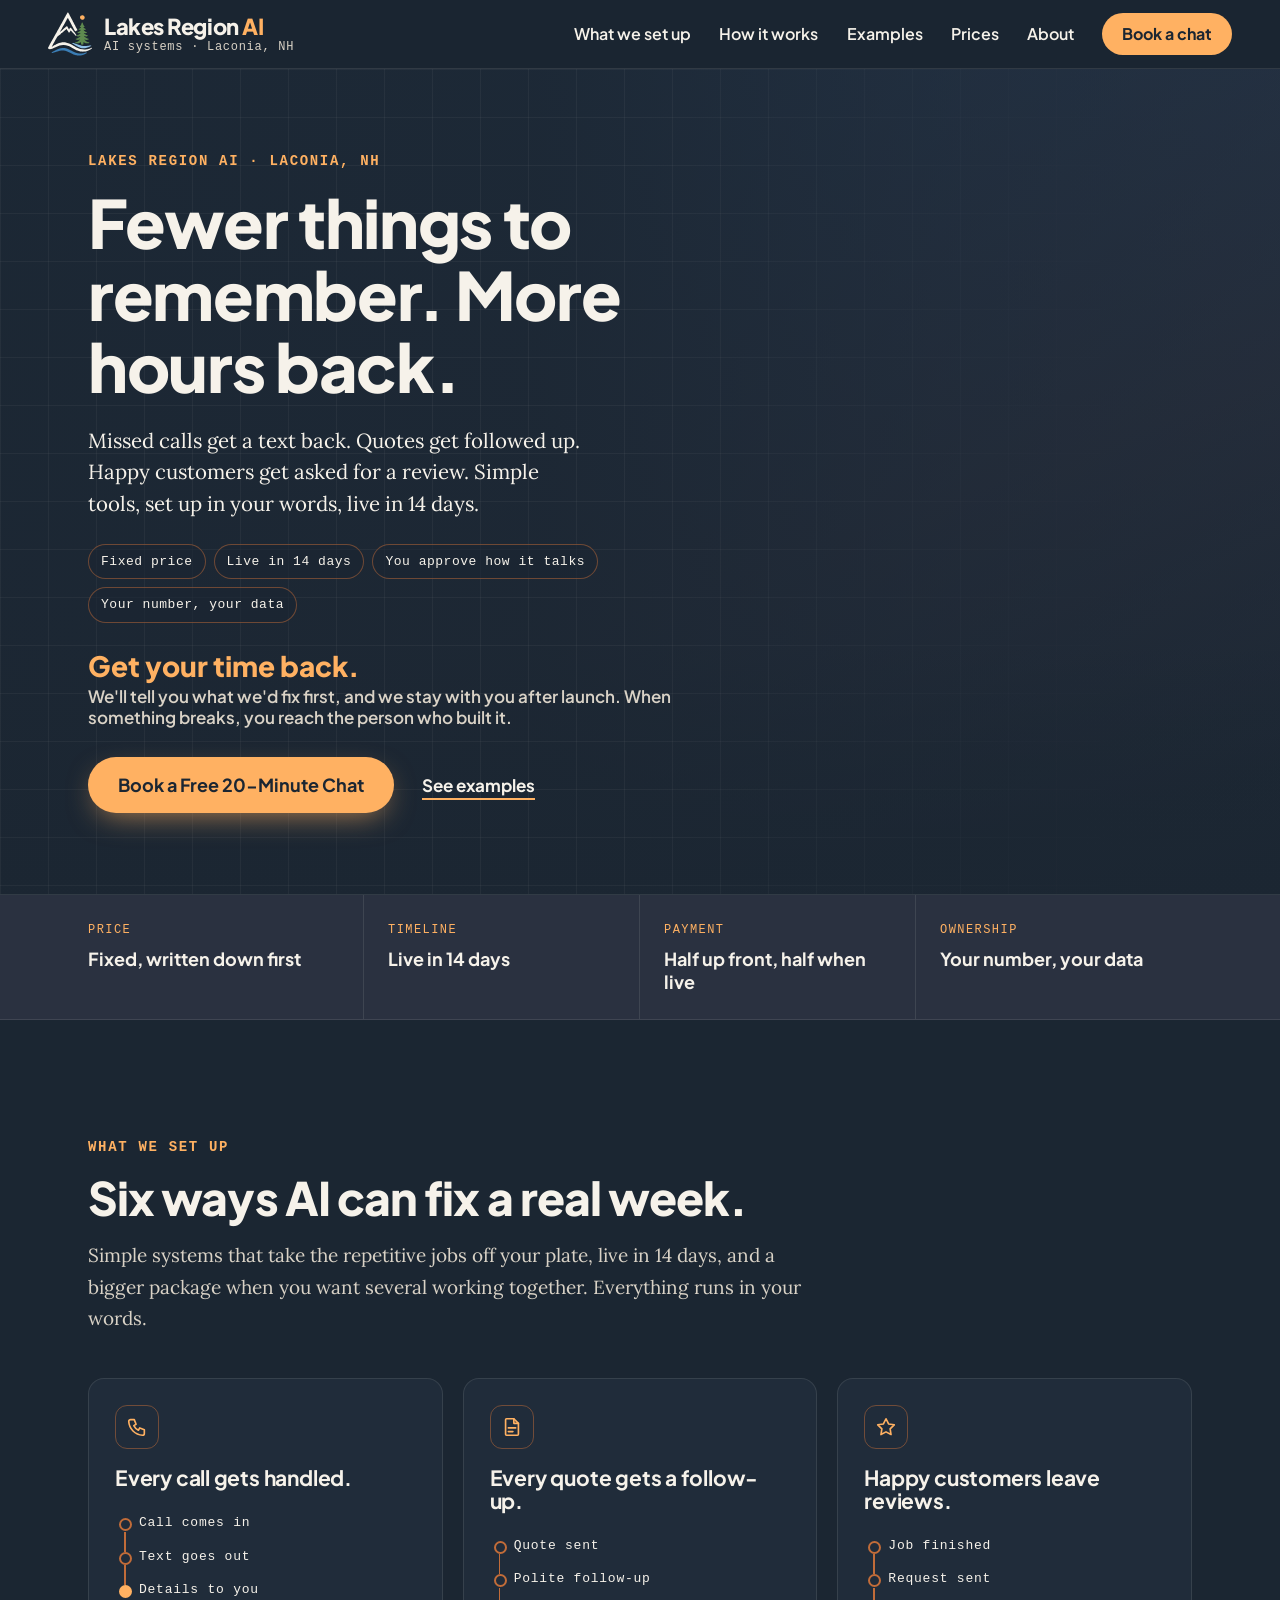
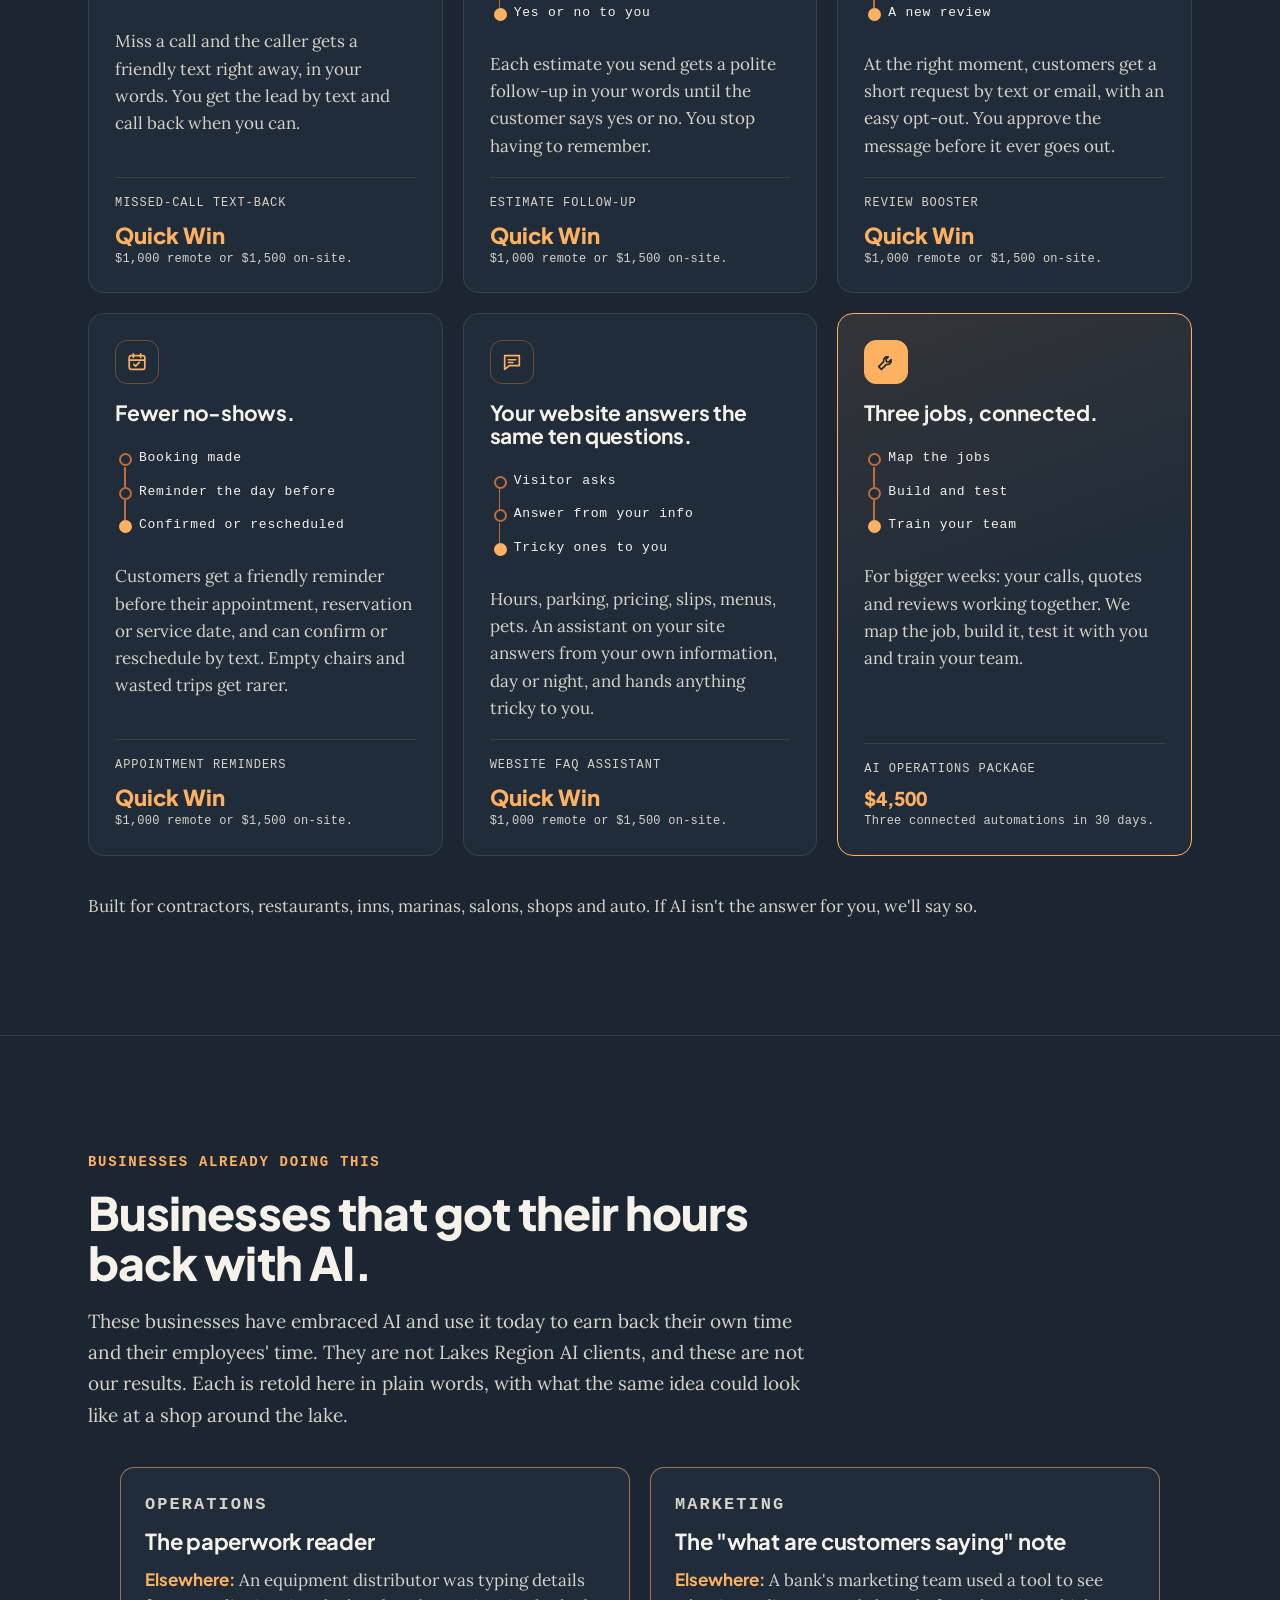
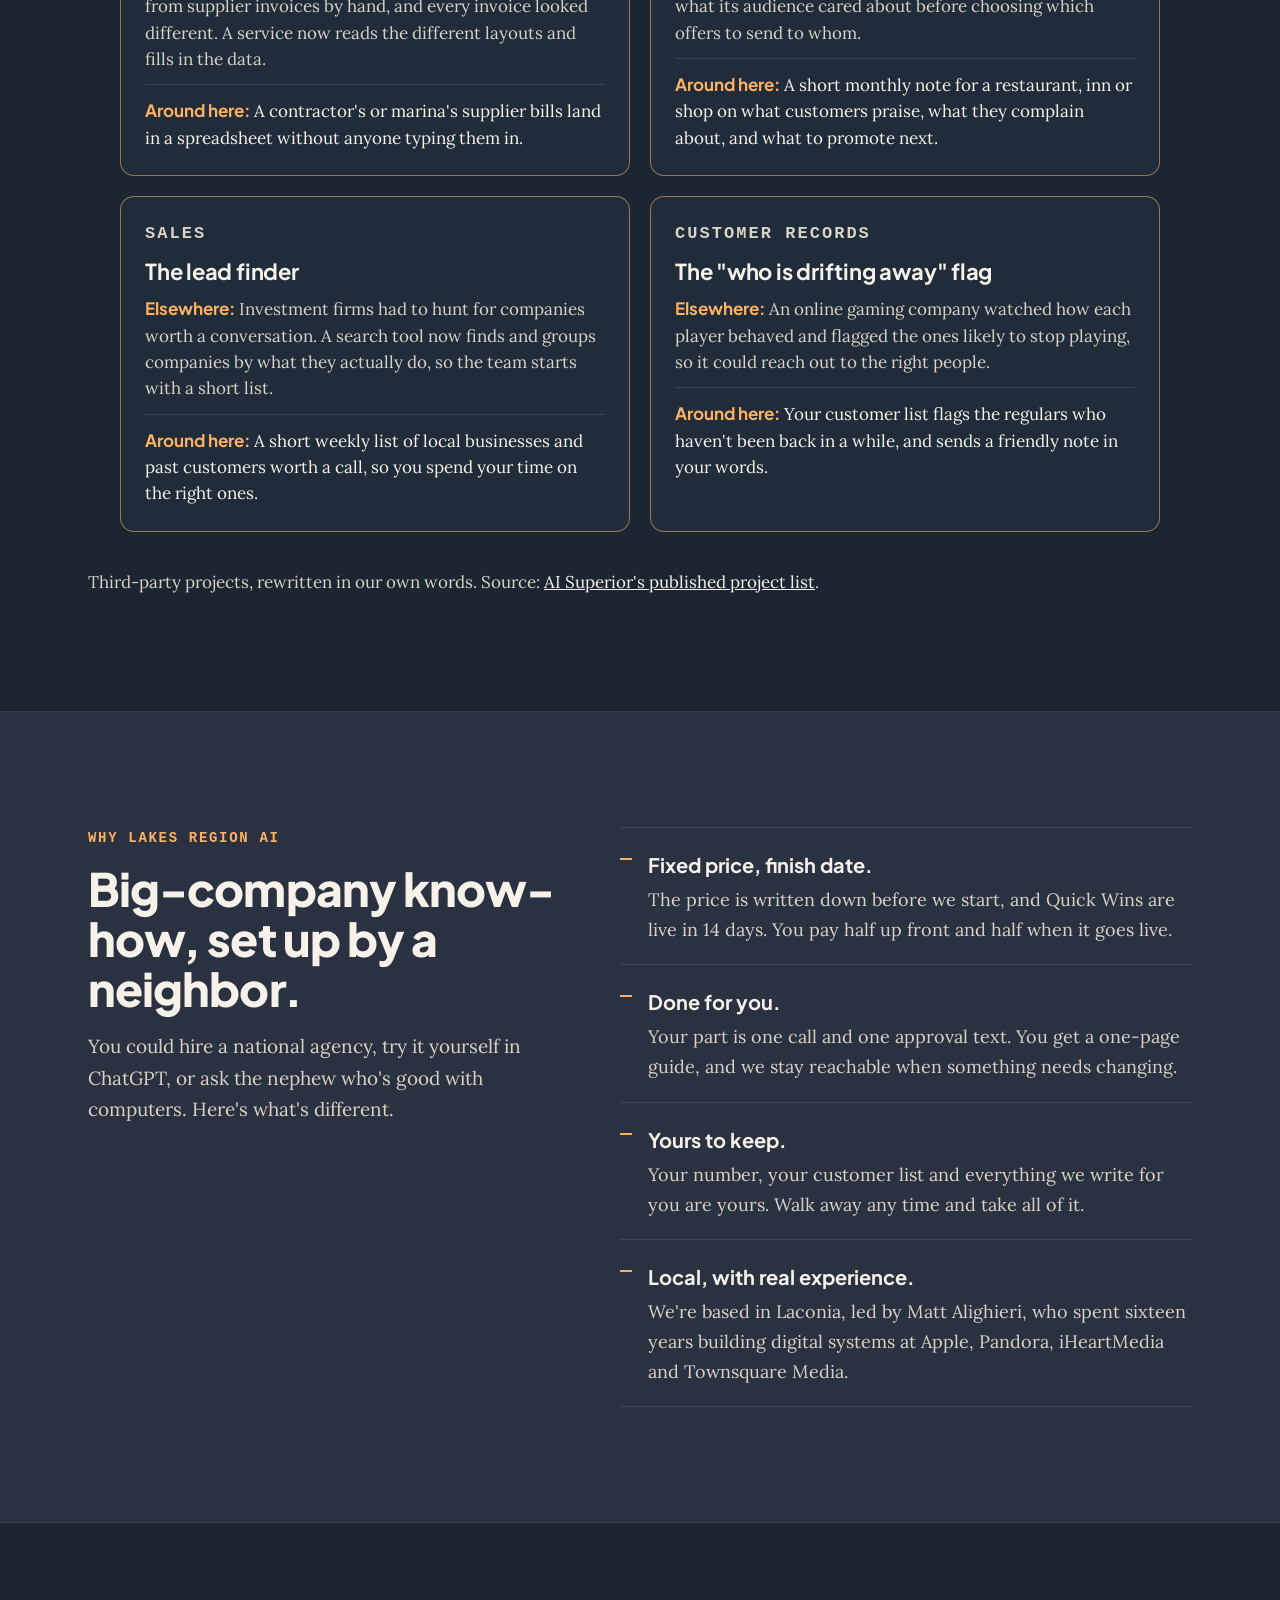
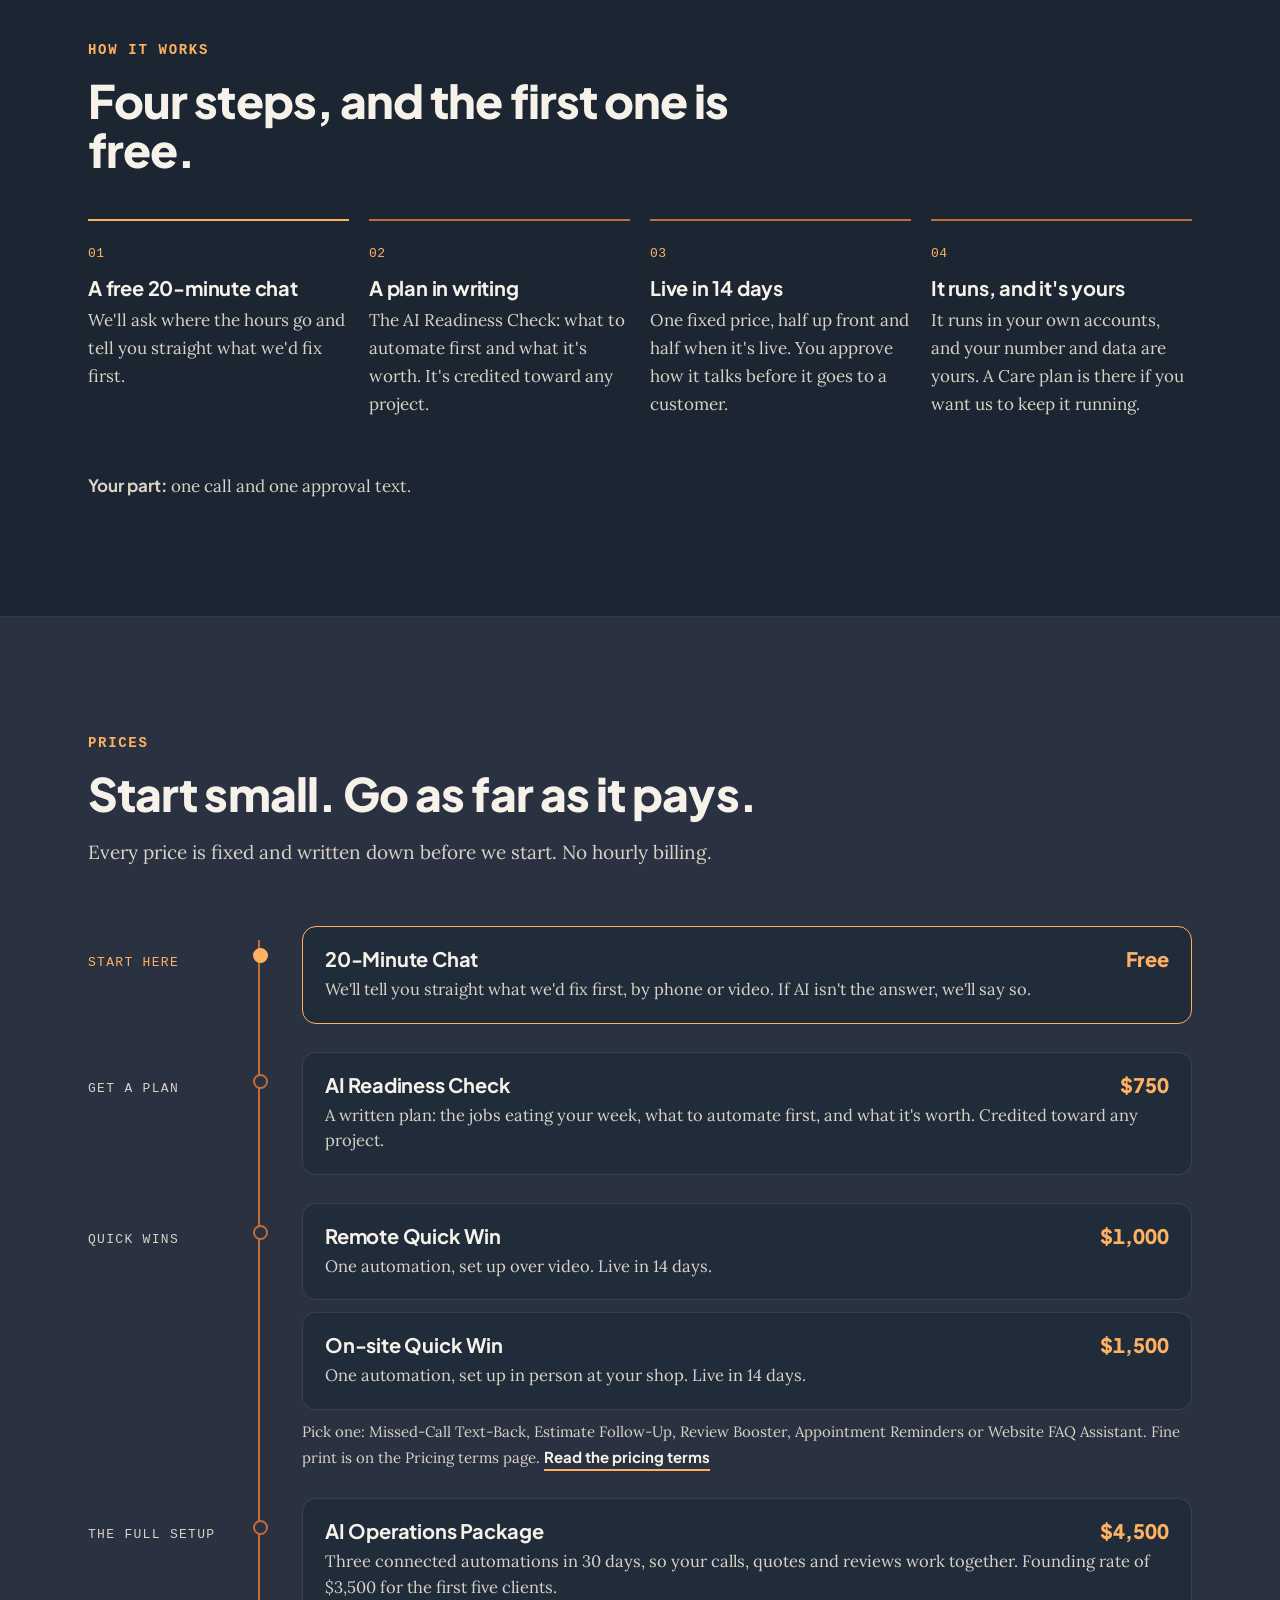
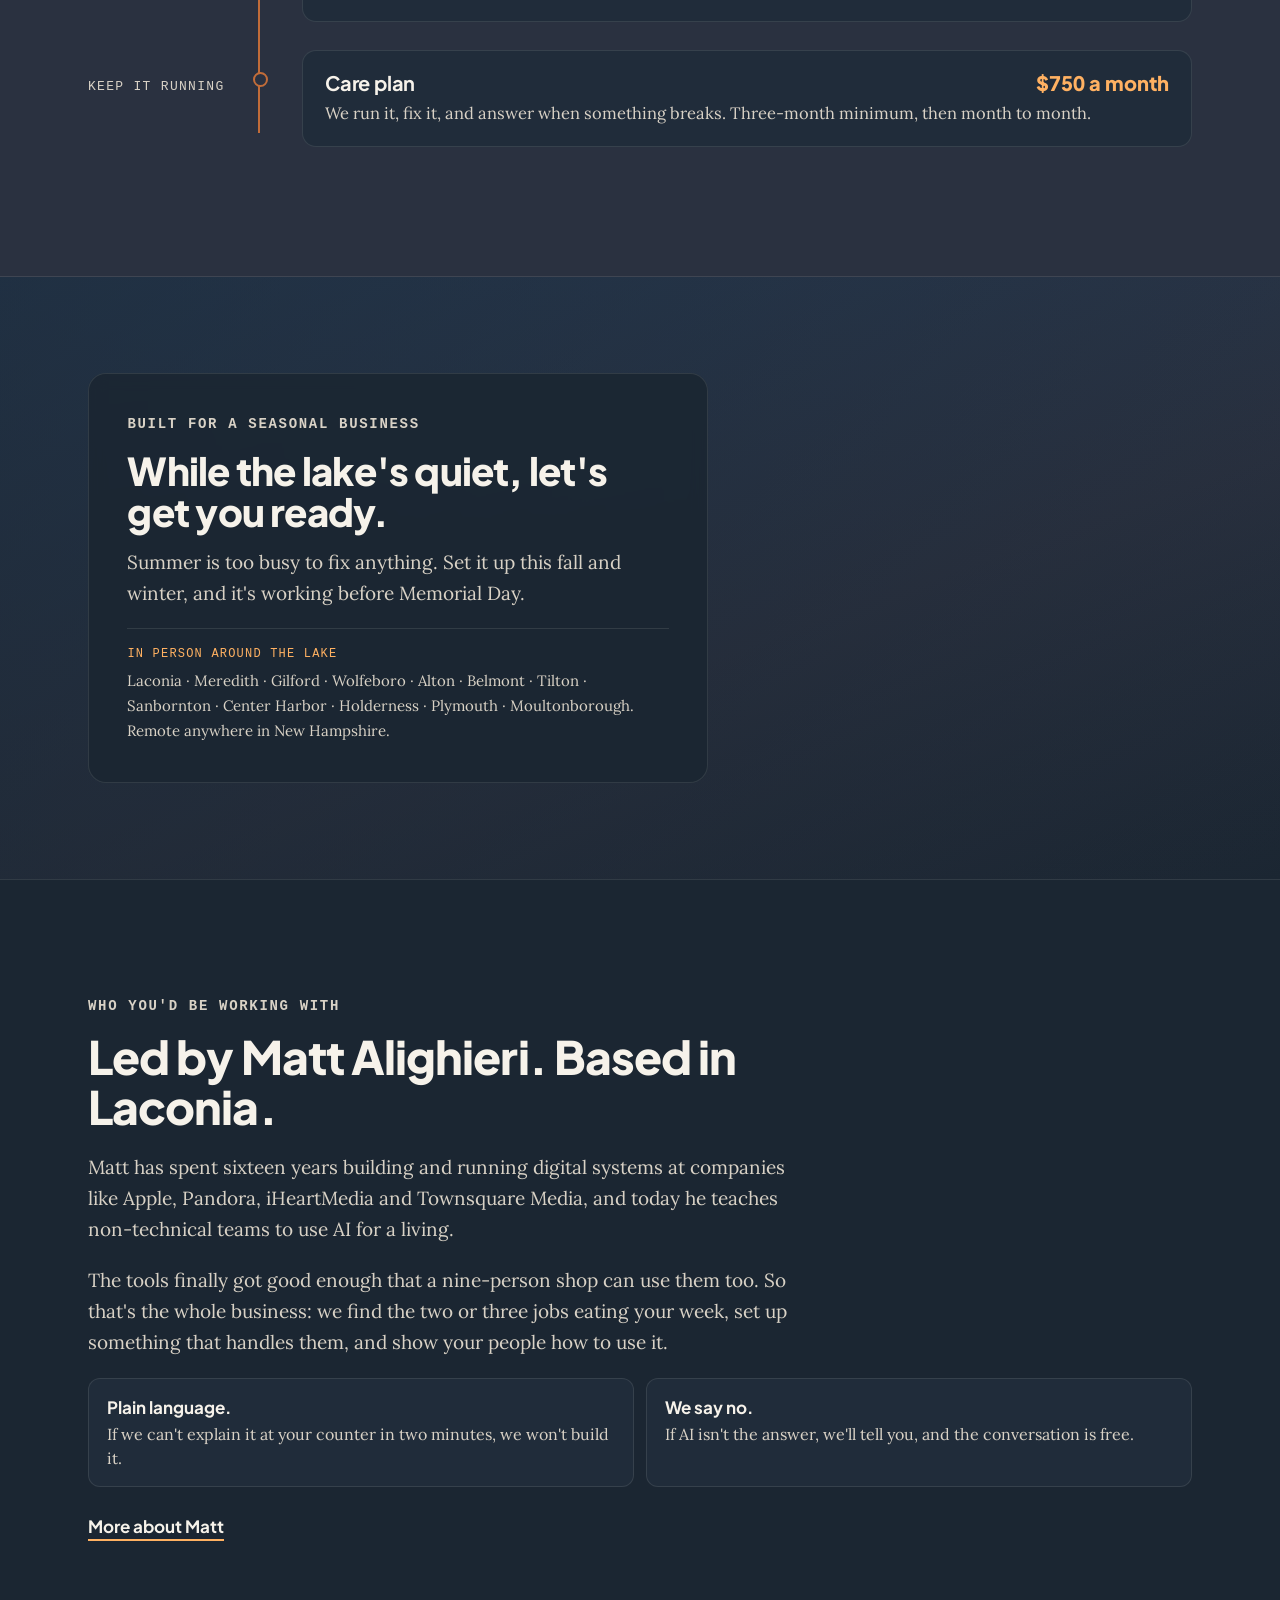
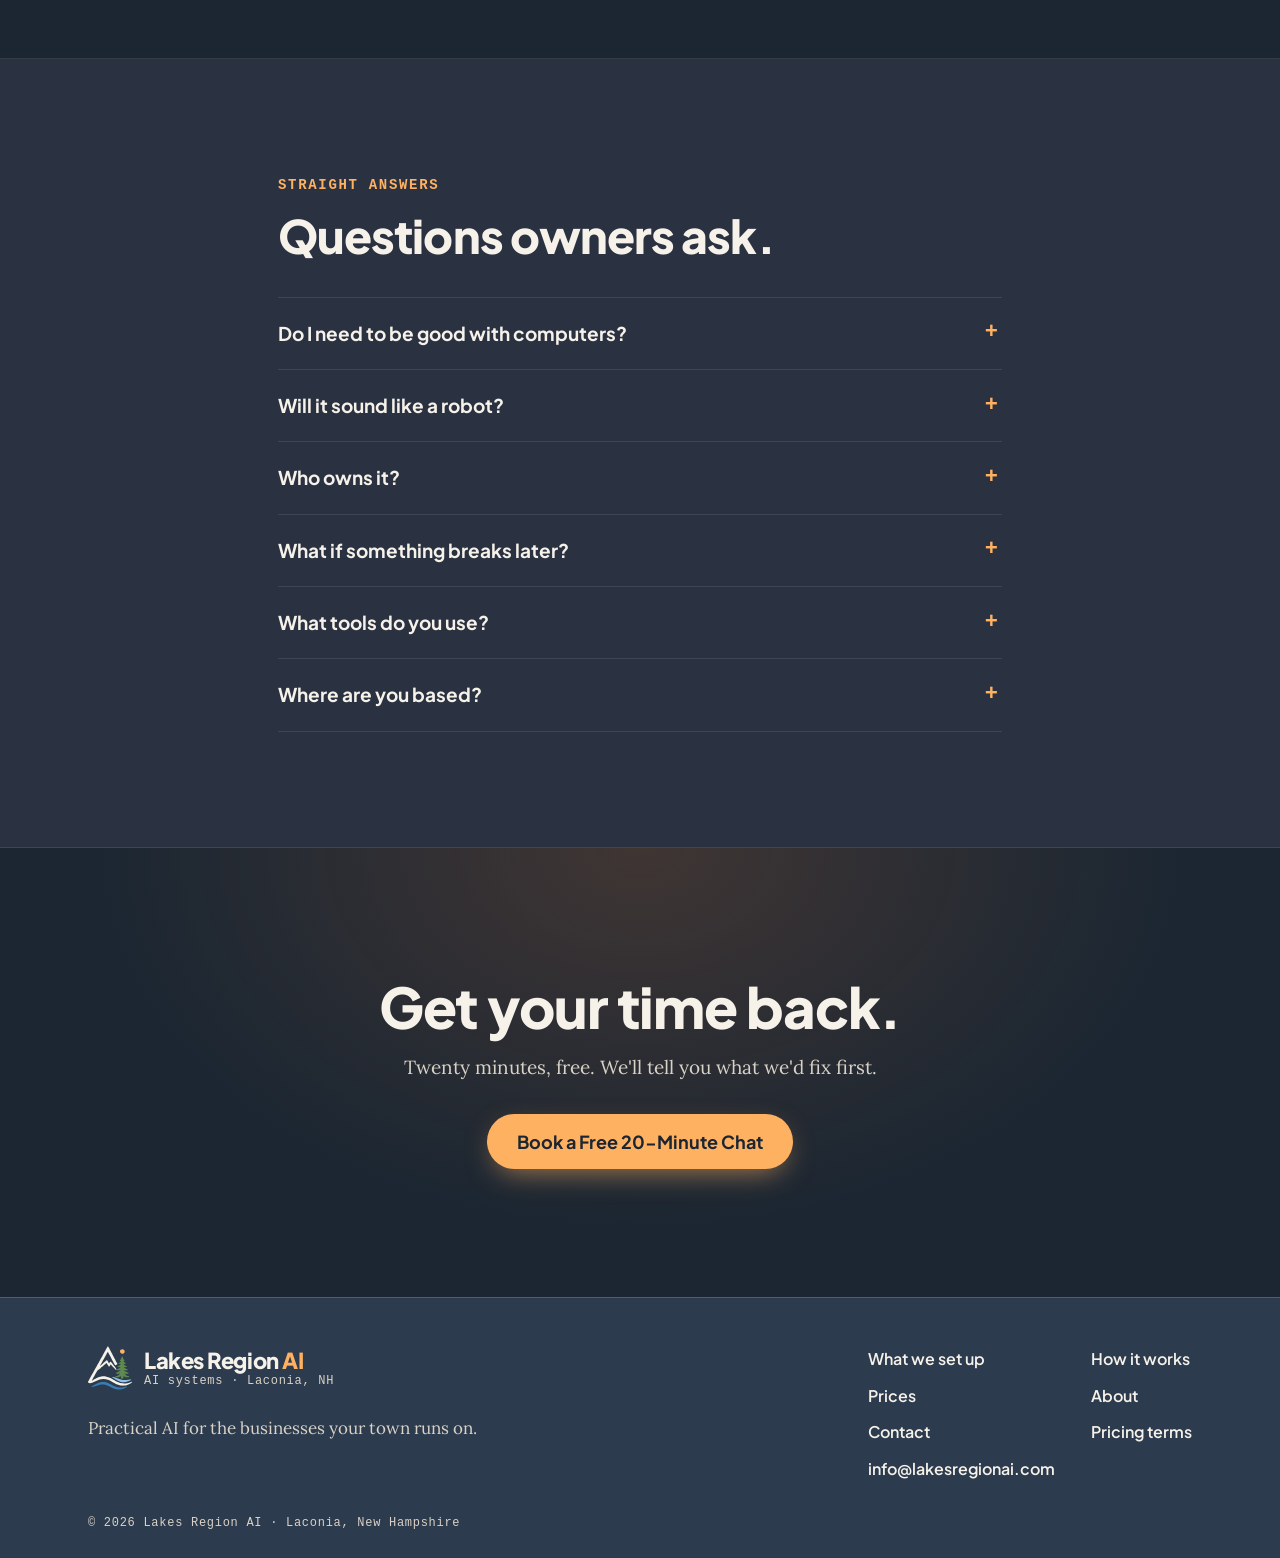
==== commit dc5573f4: "Final logo colors, matching sun, tagline update" ====
--- a/index.html
+++ b/index.html
@@ -44,7 +44,7 @@
       <ul class="proof" aria-label="The deal">
         <li>Fixed price</li><li>Live in 14 days</li><li>You approve how it talks</li><li>Your number, your data</li>
       </ul>
-      <p class="hero-worst">Bring your worst week. <span>We'll tell you what we'd fix first, and we stay with you after launch. When something breaks, you reach the person who built it.</span></p>
+      <p class="hero-worst">Get your time back. <span>We'll tell you what we'd fix first, and we stay with you after launch. When something breaks, you reach the person who built it.</span></p>
       <div class="btnrow">
         <a class="btn" data-book href="https://calendly.com/matt-matthewalighieri/lakes-region-ai-chat">Book a Free 20-Minute Chat</a>
         <a class="textlink" href="#examples">See examples</a>
@@ -130,7 +130,7 @@
     <p class="eyebrow">How it works</p>
     <h2 id="how-title">Four steps, and the first one is free.</h2>
     <ol class="steps">
-      <li><span class="num">01</span><h3>A free 20-minute chat</h3><p>Bring your worst week. We'll ask where the hours go and tell you straight what we'd fix first.</p></li>
+      <li><span class="num">01</span><h3>A free 20-minute chat</h3><p>We'll ask where the hours go and tell you straight what we'd fix first.</p></li>
       <li><span class="num">02</span><h3>A plan in writing</h3><p>The AI Readiness Check: what to automate first and what it's worth. It's credited toward any project.</p></li>
       <li><span class="num">03</span><h3>Live in 14 days</h3><p>One fixed price, half up front and half when it's live. You approve how it talks before it goes to a customer.</p></li>
       <li><span class="num">04</span><h3>It runs, and it's yours</h3><p>It runs in your own accounts, and your number and data are yours. A Care plan is there if you want us to keep it running.</p></li>
@@ -192,7 +192,7 @@
 
 <section class="closing" aria-labelledby="close-title">
   <div class="wrap narrow center">
-    <h2 id="close-title">Bring your worst week.</h2>
+    <h2 id="close-title">Get your time back.</h2>
     <p>Twenty minutes, free. We'll tell you what we'd fix first.</p>
     <a class="btn" data-book href="https://calendly.com/matt-matthewalighieri/lakes-region-ai-chat">Book a Free 20-Minute Chat</a>
   </div>
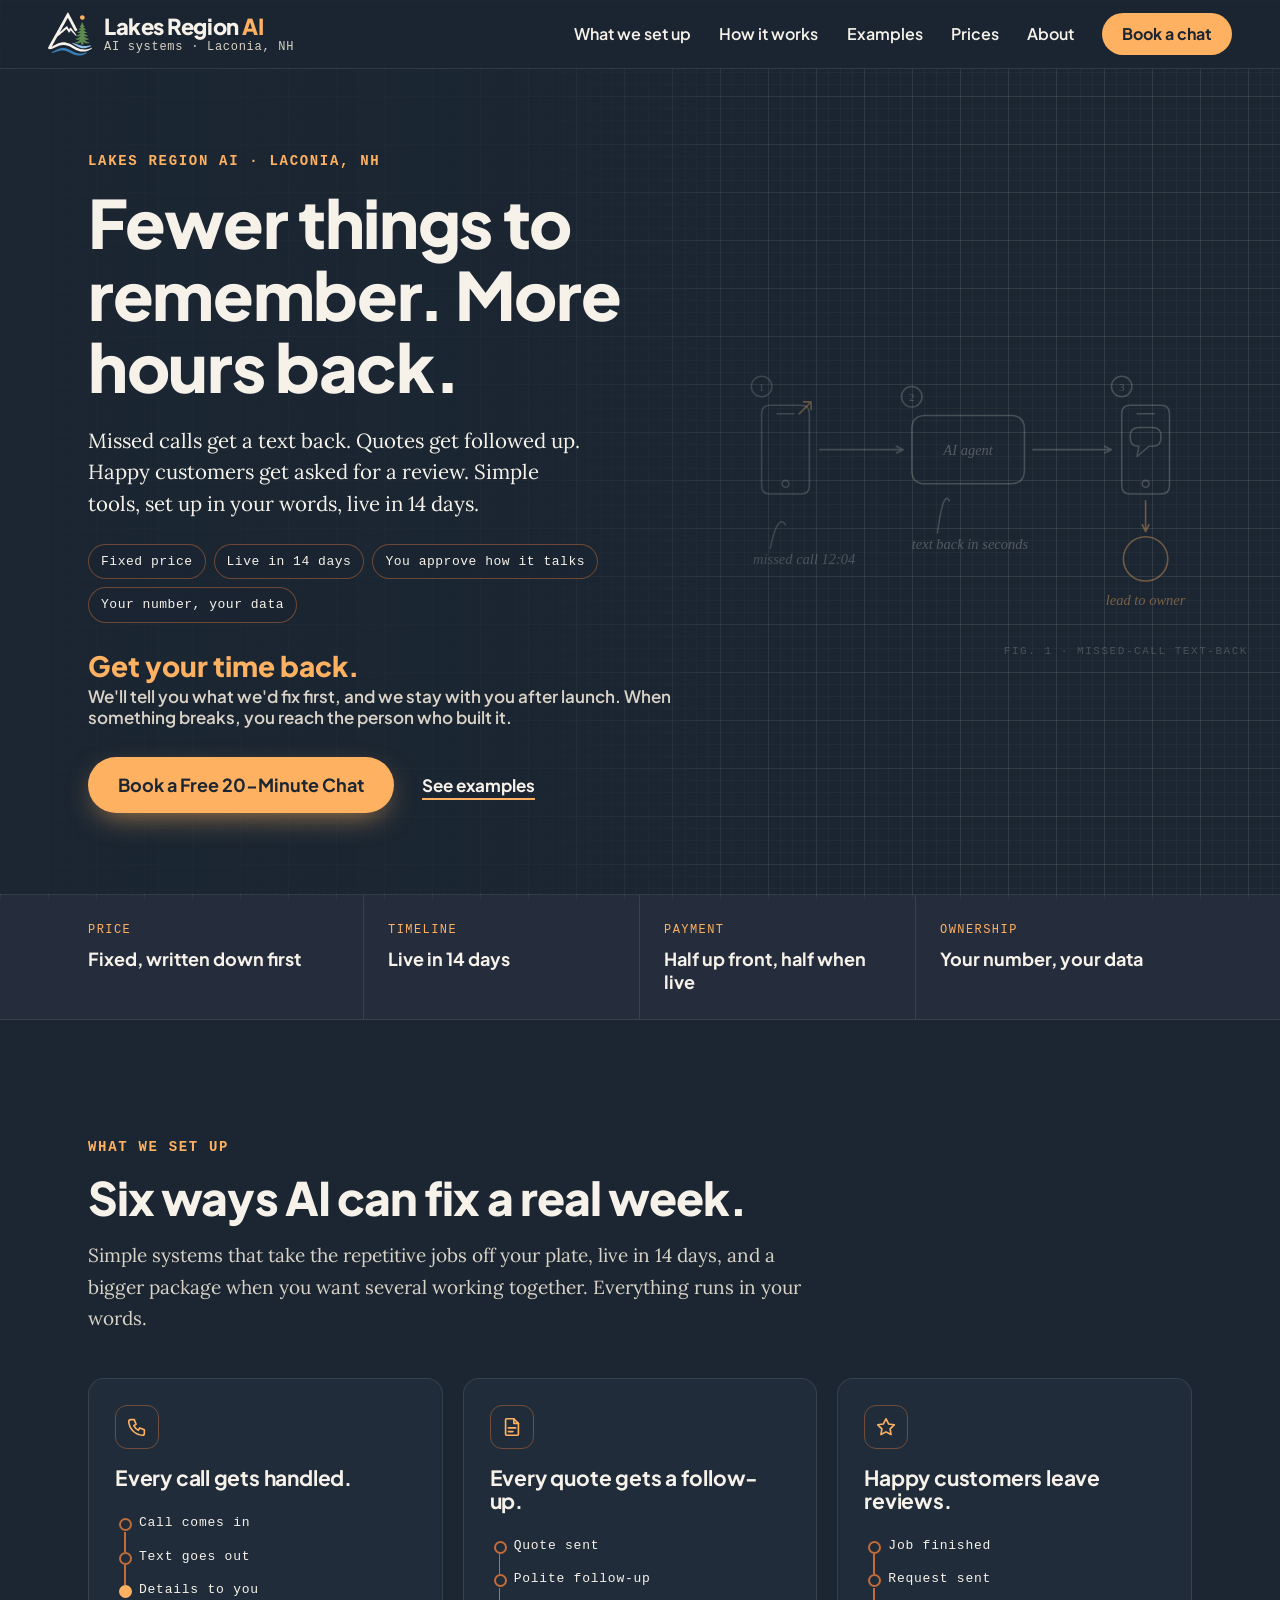
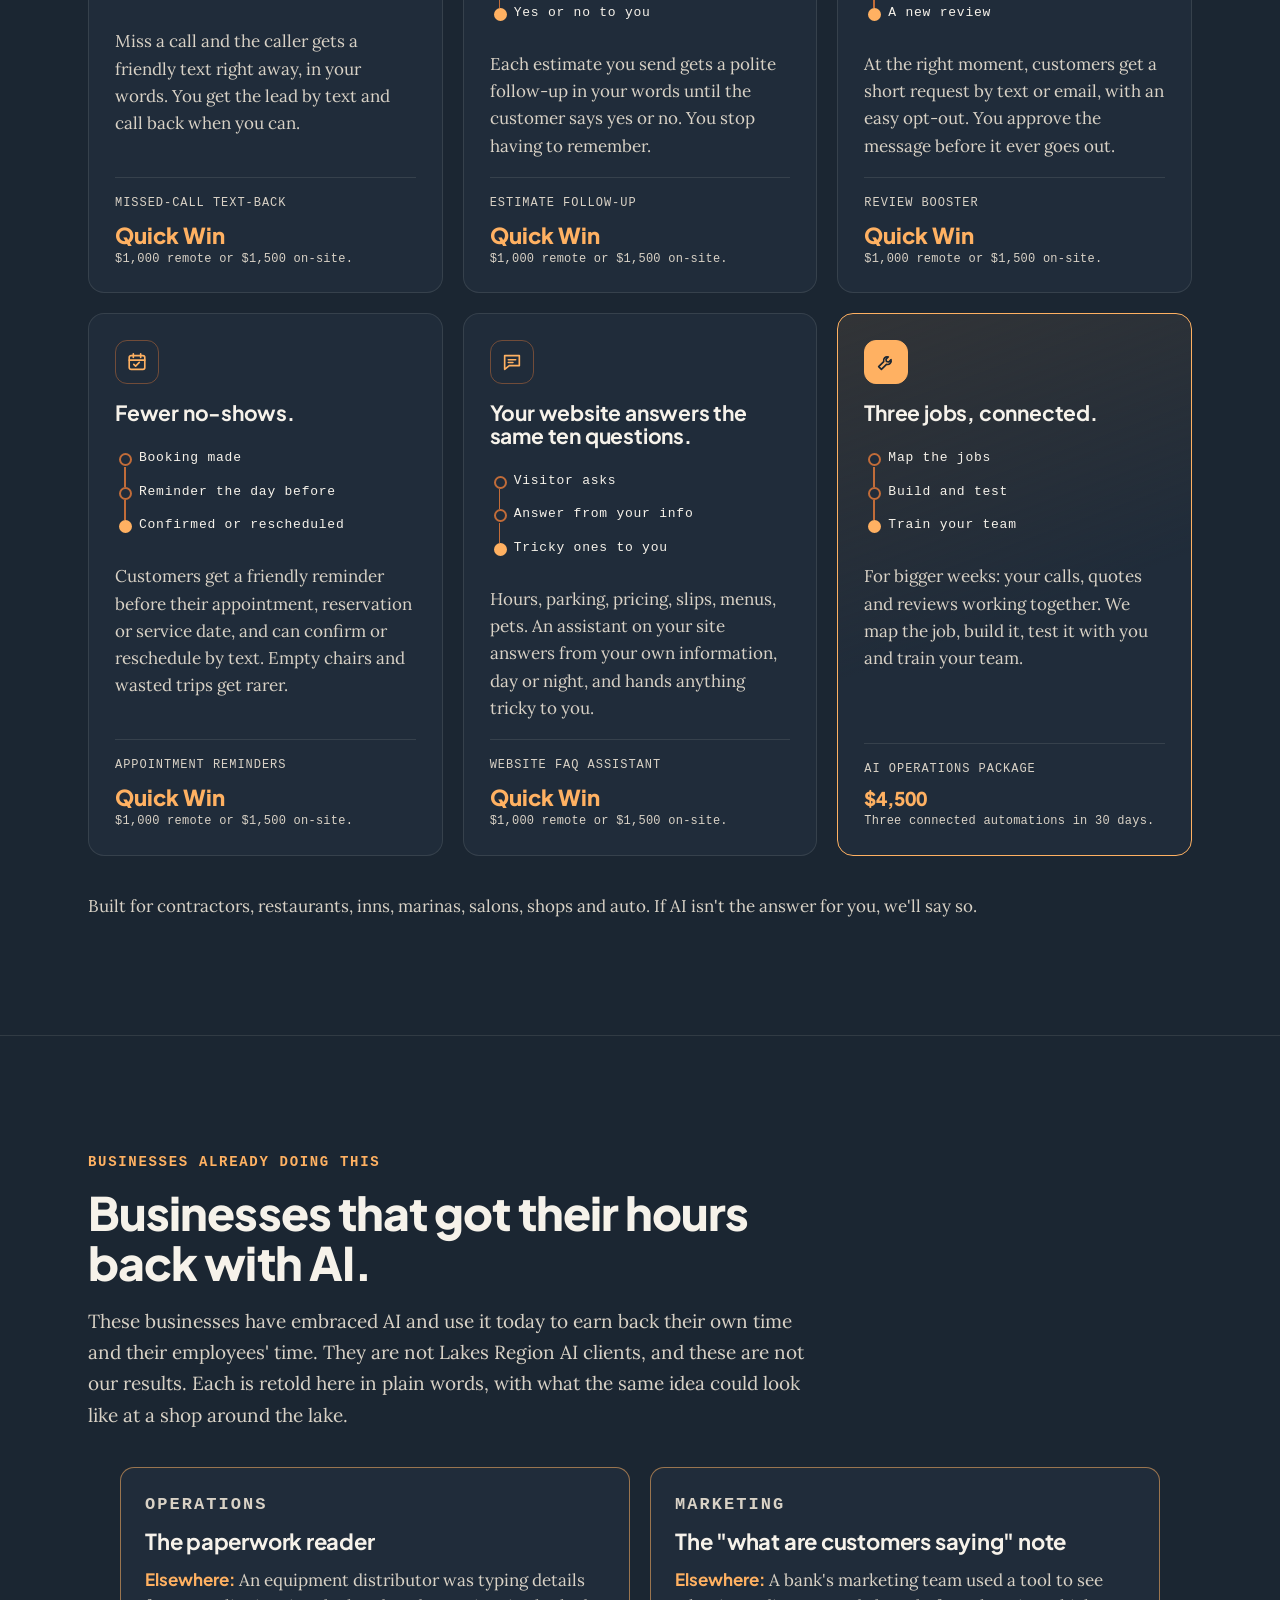
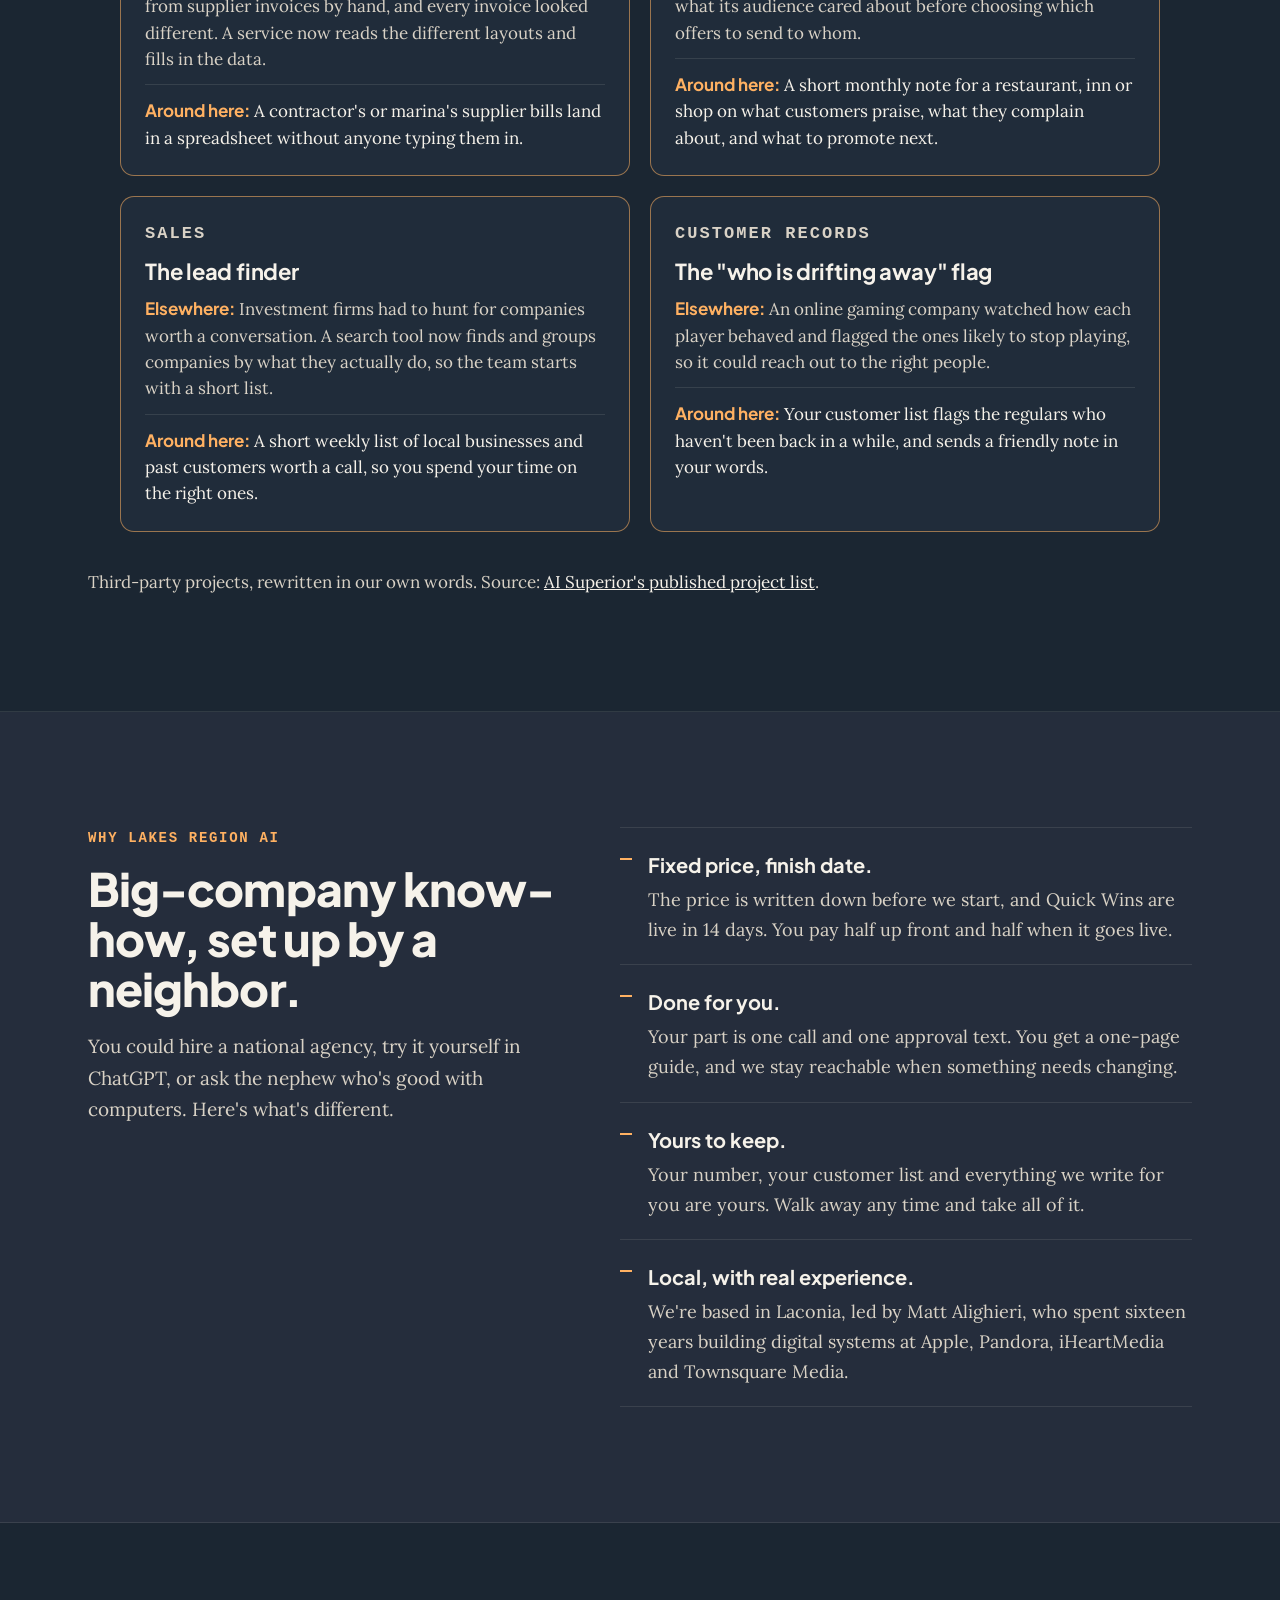
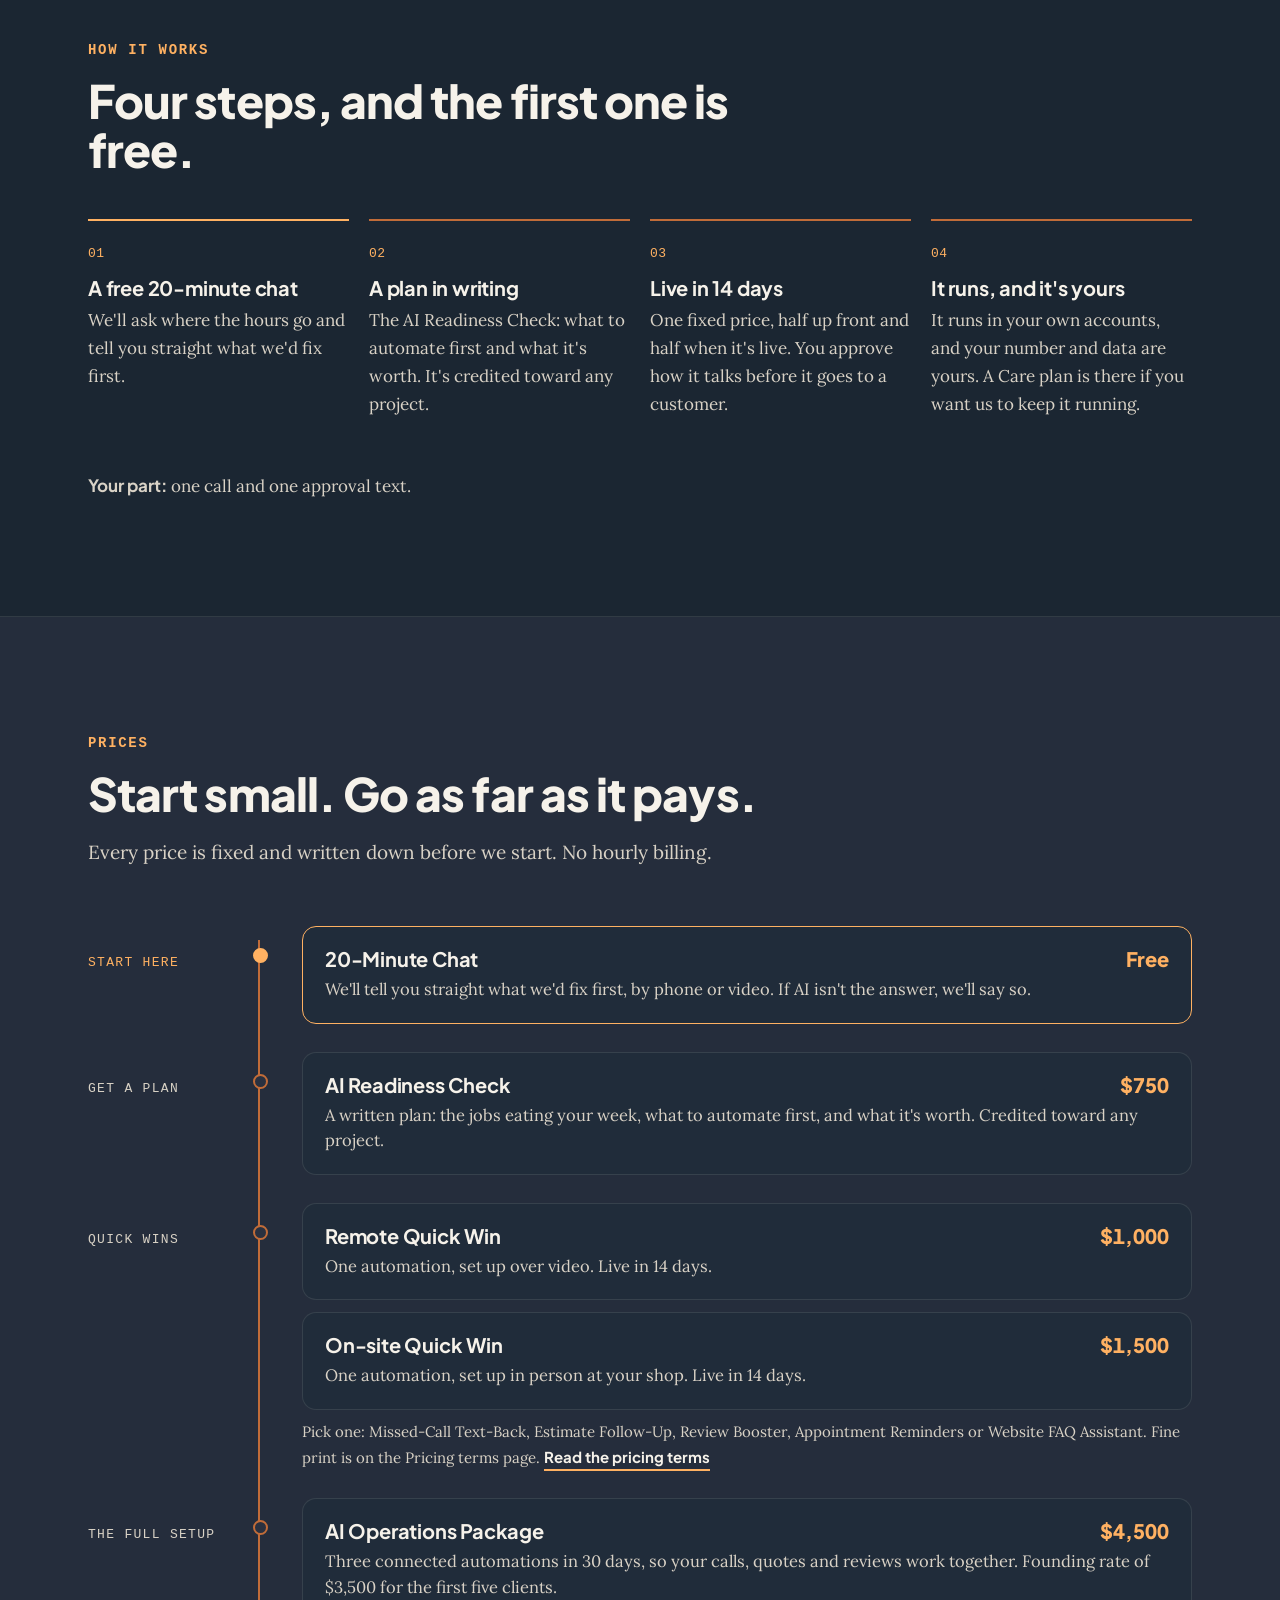
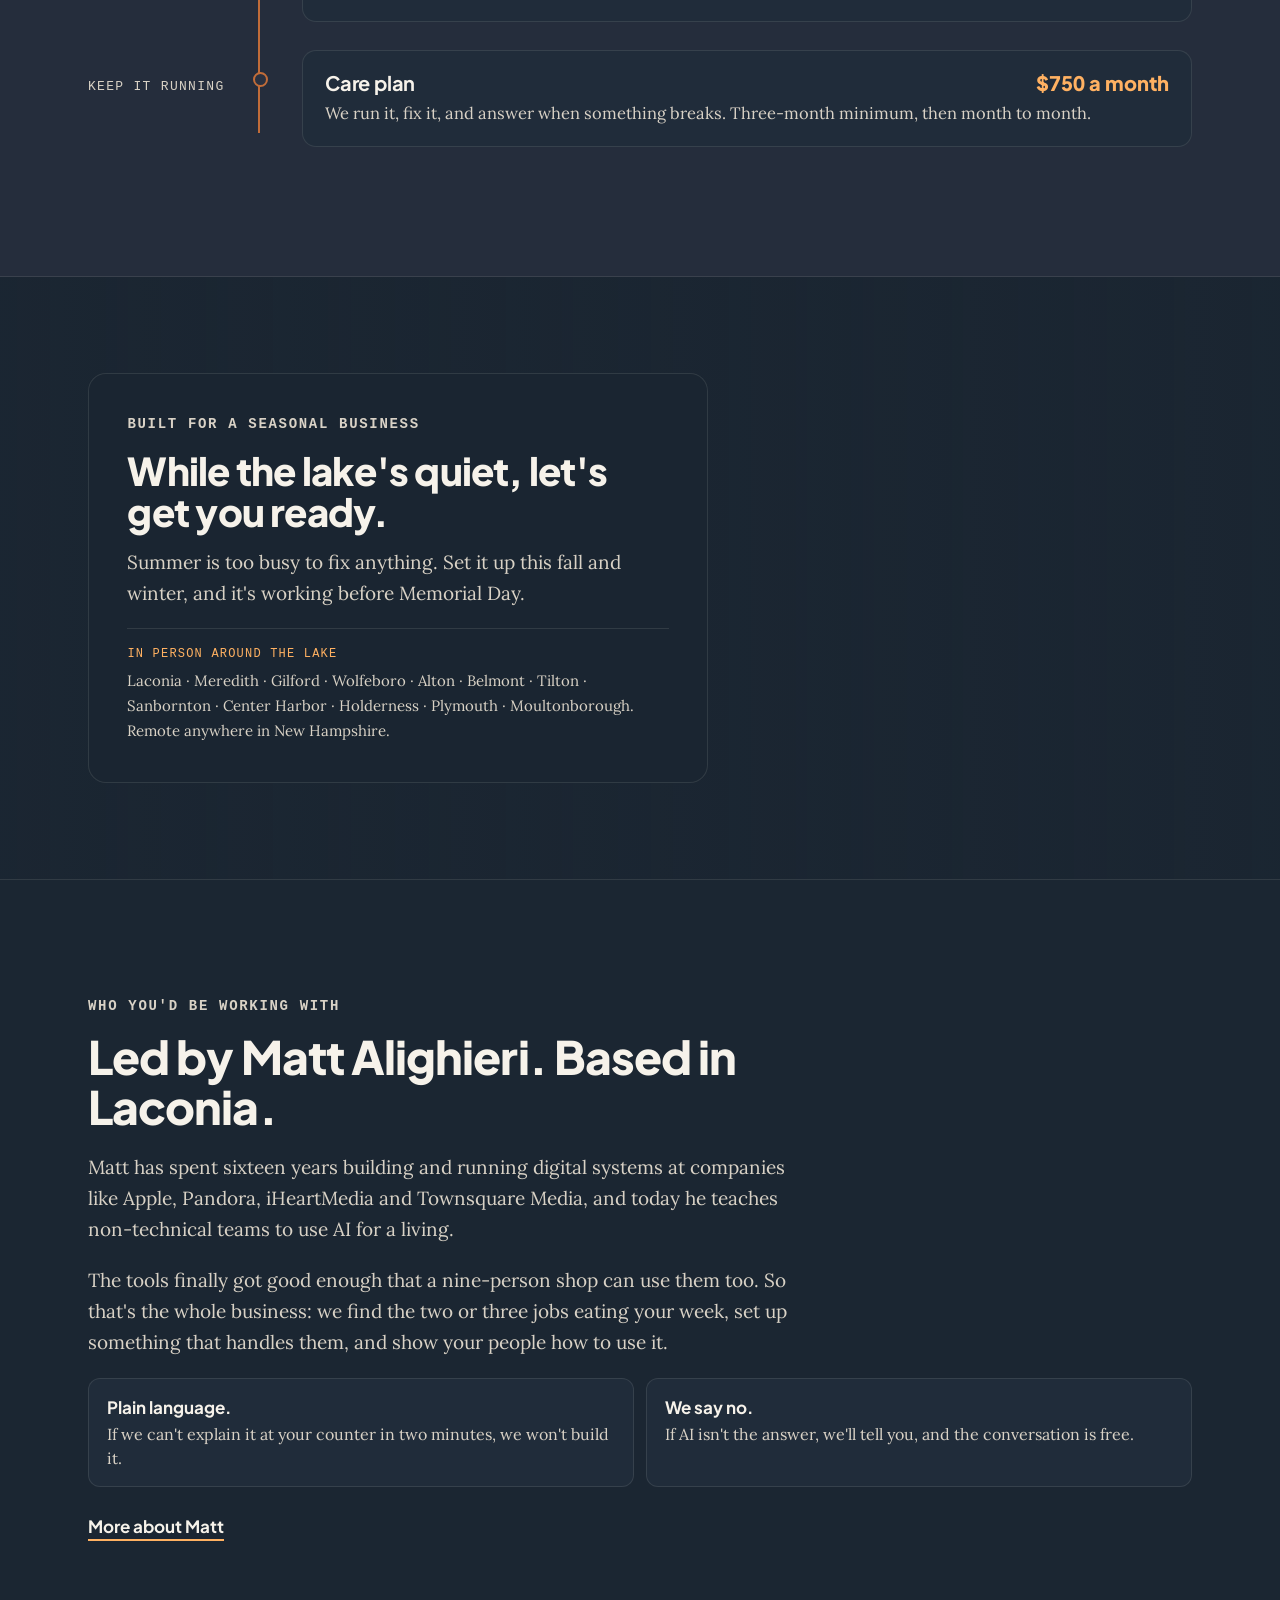
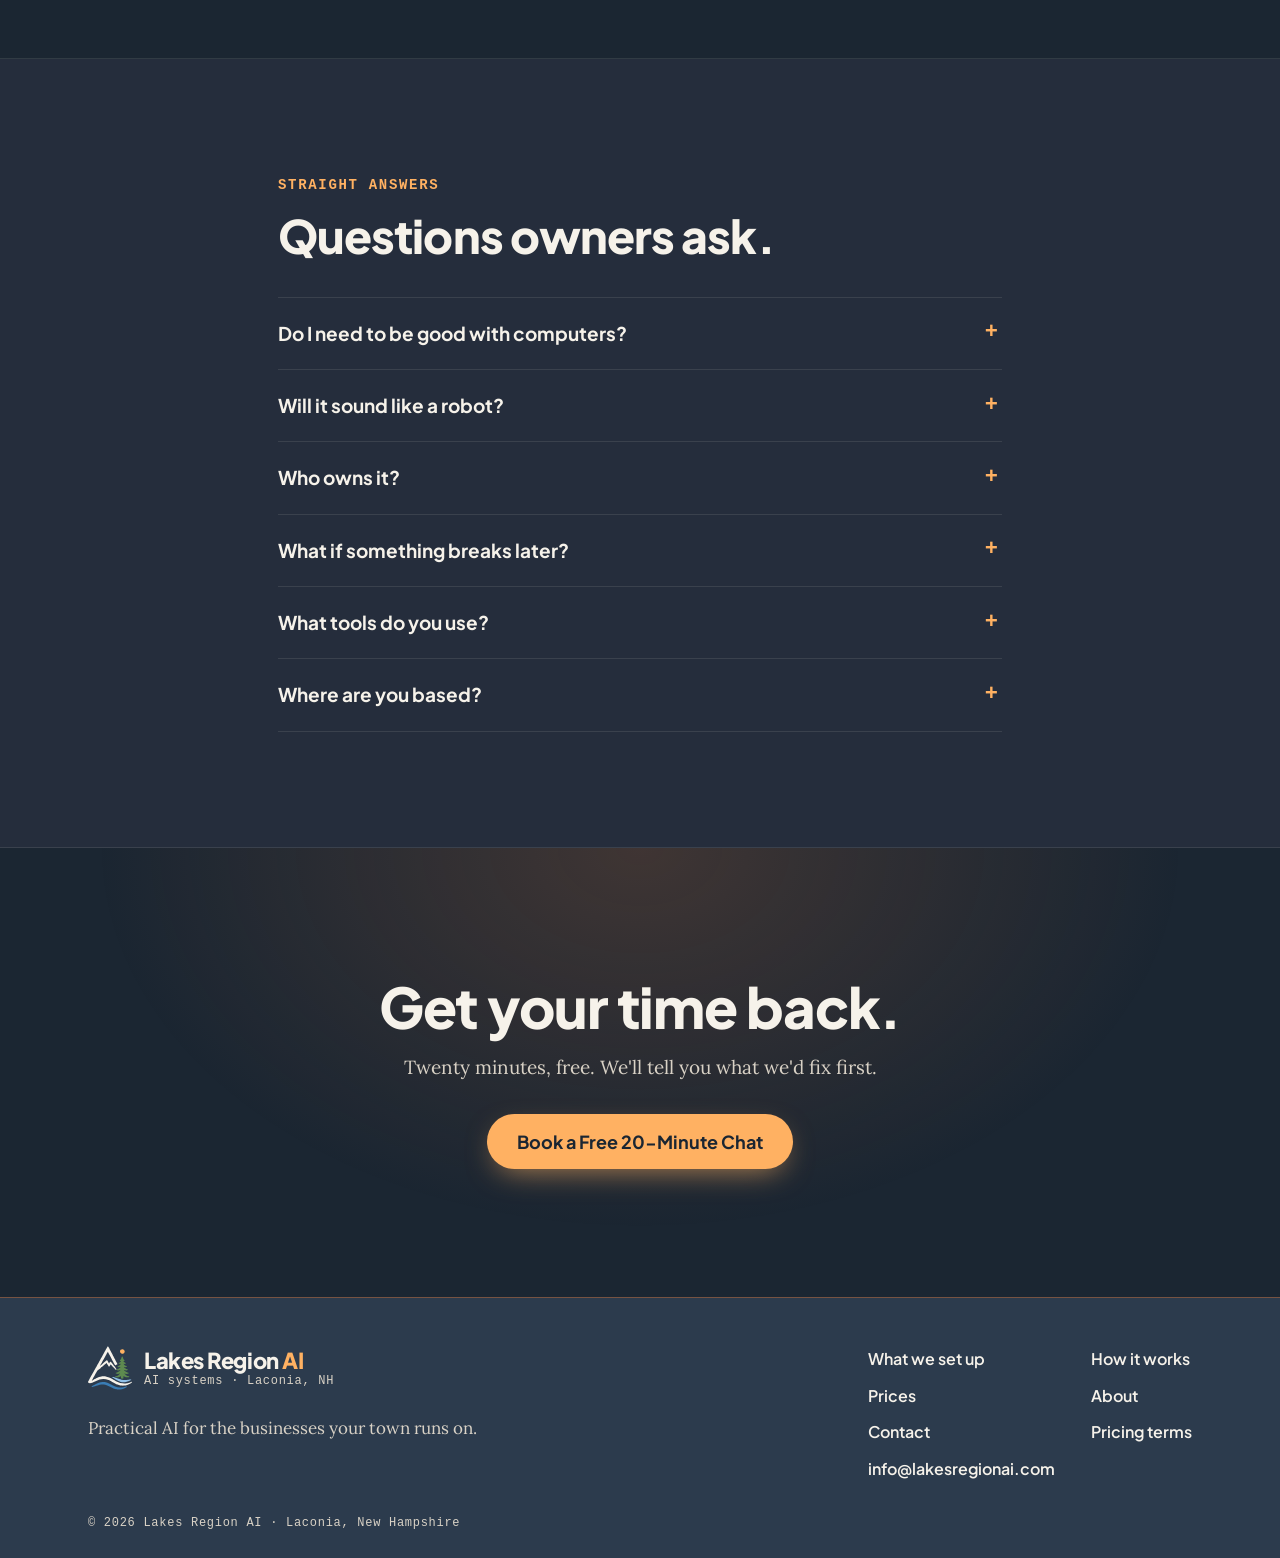
==== commit 04060d98: "Graph-paper backdrop with a drafted schematic per section - Fixed graph-paper layer behind the whole" ====
--- a/index.html
+++ b/index.html
@@ -10,9 +10,11 @@
 <link rel="preload" href="plus-jakarta-sans-latin-800-normal.woff2" as="font" type="font/woff2" crossorigin>
 <link rel="stylesheet" href="colors.css">
 <link rel="stylesheet" href="layout.css">
+<link rel="stylesheet" href="blueprint.css">
 <script type="application/ld+json">{"@context":"https://schema.org","@type":"ProfessionalService","@id":"https://lakesregionai.com/#business","name":"Lakes Region AI","url":"https://lakesregionai.com/","email":"info@lakesregionai.com","image":"https://lakesregionai.com/og-image.png","logo":"https://lakesregionai.com/icon-512.png","slogan":"Fewer things to remember. More hours back.","description":"Fixed-price AI setups for small businesses in the Lakes Region of New Hampshire. Based in Laconia.","address":{"@type":"PostalAddress","addressLocality":"Laconia","addressRegion":"NH","addressCountry":"US"},"areaServed":[{"@type":"City","name":"Laconia, NH"},{"@type":"City","name":"Meredith, NH"},{"@type":"City","name":"Gilford, NH"},{"@type":"City","name":"Wolfeboro, NH"},{"@type":"City","name":"Alton, NH"},{"@type":"City","name":"Belmont, NH"},{"@type":"City","name":"Tilton, NH"},{"@type":"City","name":"Sanbornton, NH"},{"@type":"City","name":"Center Harbor, NH"},{"@type":"City","name":"Holderness, NH"},{"@type":"City","name":"Plymouth, NH"},{"@type":"City","name":"Moultonborough, NH"}]}</script>
 <script src="catalog.js" defer></script>
 <script src="behavior.js" defer></script>
+<script src="schematic.js" defer></script>
 </head><body>
 <a class="skip" href="#main">Skip to content</a>
 
@@ -33,7 +35,7 @@
 
 <main id="main">
 
-<section class="hero">
+<section data-schematic="textback" class="hero">
   <div class="hero-photo slot" data-slot="backdrop" role="img"></div>
   <div class="hero-shade" aria-hidden="true"></div>
   <div class="hero-inner">
@@ -64,7 +66,7 @@
   </dl>
 </section>
 
-<section class="band" id="what" aria-labelledby="what-title">
+<section data-schematic="estimates" class="band" id="what" aria-labelledby="what-title">
   <div class="wrap">
     <p class="eyebrow">What we set up</p>
     <h2 id="what-title">Six ways AI can fix a real week.</h2>
@@ -74,7 +76,7 @@
   </div>
 </section>
 
-<section class="band examples" id="examples" aria-labelledby="examples-title">
+<section data-schematic="reviews" class="band examples" id="examples" aria-labelledby="examples-title">
   <div class="wrap">
     <p class="eyebrow">Businesses already doing this</p>
     <h2 id="examples-title">Businesses that got their hours back with AI.</h2>
@@ -109,7 +111,7 @@
   </div>
 </section>
 
-<section class="band alt" id="why" aria-labelledby="why-title">
+<section data-schematic="reminders" class="band alt" id="why" aria-labelledby="why-title">
   <div class="wrap split">
     <div>
       <p class="eyebrow">Why Lakes Region AI</p>
@@ -125,7 +127,7 @@
   </div>
 </section>
 
-<section class="band" id="how" aria-labelledby="how-title">
+<section data-schematic="faq" class="band" id="how" aria-labelledby="how-title">
   <div class="wrap">
     <p class="eyebrow">How it works</p>
     <h2 id="how-title">Four steps, and the first one is free.</h2>
@@ -139,7 +141,7 @@
   </div>
 </section>
 
-<section class="band alt" id="prices" aria-labelledby="prices-title">
+<section data-schematic="package" class="band alt" id="prices" aria-labelledby="prices-title">
   <div class="wrap">
     <p class="eyebrow">Prices</p>
     <h2 id="prices-title">Start small. Go as far as it pays.</h2>
@@ -148,7 +150,7 @@
   </div>
 </section>
 
-<section class="season" aria-labelledby="season-title">
+<section data-schematic="lake" class="season" aria-labelledby="season-title">
   <div class="season-photo slot" data-slot="backdrop" role="img"></div>
   <div class="season-card">
     <p class="eyebrow">Built for a seasonal business</p>
@@ -158,7 +160,7 @@
   </div>
 </section>
 
-<section class="band" id="matt" aria-labelledby="matt-title">
+<section data-schematic="lake" class="band" id="matt" aria-labelledby="matt-title">
   <div class="wrap matt">
     <div class="matt-photo slot" data-slot="matt"></div>
     <div>
@@ -175,7 +177,7 @@
   </div>
 </section>
 
-<section class="band alt" id="faq" aria-labelledby="faq-title">
+<section data-schematic="textback" class="band alt" id="faq" aria-labelledby="faq-title">
   <div class="wrap narrow">
     <p class="eyebrow">Straight answers</p>
     <h2 id="faq-title">Questions owners ask.</h2>
@@ -190,7 +192,7 @@
   </div>
 </section>
 
-<section class="closing" aria-labelledby="close-title">
+<section data-schematic="textback" class="closing" aria-labelledby="close-title">
   <div class="wrap narrow center">
     <h2 id="close-title">Get your time back.</h2>
     <p>Twenty minutes, free. We'll tell you what we'd fix first.</p>
--- a/blueprint.css
+++ b/blueprint.css
@@ -0,0 +1,69 @@
+/* Lakes Region AI: graph-paper backdrop and the drafted schematics (see schematic.js).
+   Rule of thumb: the drawing is felt more than seen. Keep the line opacities low. */
+
+.blueprint{position:fixed;inset:0;z-index:-1;pointer-events:none;overflow:hidden;
+  background-color:var(--night);
+  background-image:
+    linear-gradient(rgba(246,242,234,.07) 1px,transparent 1px),
+    linear-gradient(90deg,rgba(246,242,234,.07) 1px,transparent 1px),
+    linear-gradient(rgba(246,242,234,.03) 1px,transparent 1px),
+    linear-gradient(90deg,rgba(246,242,234,.03) 1px,transparent 1px);
+  background-size:48px 48px,48px 48px,12px 12px,12px 12px}
+
+/* The drawing lives in the right-hand margin, vertically centered */
+.bp-stage{position:absolute;right:clamp(8px,2.5vw,56px);top:50%;transform:translateY(-46%);width:min(40vw,700px);aspect-ratio:600/440}
+.bp-fig{position:absolute;inset:0;opacity:0;transition:opacity .6s ease}
+.bp-fig.on{opacity:1}
+.bp-fig svg{width:100%;height:auto;overflow:visible}
+
+/* Pencil lines */
+.bp-fig .ln{fill:none;stroke:rgba(246,242,234,.27);stroke-width:1.6;stroke-linecap:round;stroke-linejoin:round;vector-effect:non-scaling-stroke;
+  stroke-dasharray:1;stroke-dashoffset:1}
+.bp-fig .ln.ac{stroke:rgba(255,177,98,.5)}
+.bp-fig .ln.dash{stroke-dasharray:.012 .02;stroke-dashoffset:0;opacity:0;transition:opacity .4s}
+.bp-fig .lb{fill:rgba(246,242,234,.34);font-family:"Bradley Hand","Segoe Print","Noteworthy","Comic Neue",cursive;font-size:17px;font-style:italic;opacity:0}
+.bp-fig .lb.ac{fill:rgba(255,177,98,.55)}
+.bp-fig .lb.nm{font-style:normal;font-size:13px}
+.bp-title{position:absolute;right:0;bottom:-8px;text-align:right;margin:0;font-family:var(--mono);font-size:11px;letter-spacing:.14em;text-transform:uppercase;color:rgba(246,242,234,.28);opacity:0;transition:opacity .6s ease .3s}
+
+/* Drafting: each stroke draws on in turn, labels follow */
+.bp-fig.on .ln{animation:bp-draw 1.1s cubic-bezier(.4,0,.2,1) forwards;animation-delay:var(--d,0s)}
+.bp-fig.on .ln.dash{animation:none;opacity:1;transition-delay:var(--d,0s)}
+.bp-fig.on .lb{animation:bp-ink .6s ease forwards;animation-delay:calc(var(--d,0s) + .25s)}
+.bp-fig.on .bp-title{opacity:1}
+@keyframes bp-draw{to{stroke-dashoffset:0}}
+@keyframes bp-ink{to{opacity:1}}
+
+/* Let the graph paper show through the page.
+   Sections that used to be solid become translucent; the hero keeps its heavy left-side shade for the text. */
+.has-blueprint .hero-photo:not(.has-photo),
+.has-blueprint .season-photo:not(.has-photo){background:transparent}
+.has-blueprint .band.alt,
+.has-blueprint .spec{background:rgba(42,49,64,.72)}
+.has-blueprint .closing{background:radial-gradient(ellipse at 50% 0%,rgba(193,108,57,.22),transparent 60%)}
+.has-blueprint .hero-shade::after{display:none}   /* the page grid replaces the hero-only grid */
+/* Keep the dark shade behind the hero text, but let the right side (where the drawing is) breathe */
+.has-blueprint .hero-shade{background:linear-gradient(90deg,rgba(27,38,50,.92) 0%,rgba(27,38,50,.85) 40%,rgba(27,38,50,.15) 62%,rgba(27,38,50,0) 75%)}
+@media (max-width:640px){.has-blueprint .hero-shade{background:linear-gradient(180deg,rgba(27,38,50,.88),rgba(27,38,50,.7) 70%,rgba(27,38,50,.3))}}
+
+/* Below 1500px the content fills most of the width, so the drawing steps back a little.
+   Wider than that, it has its own margin and can show at full strength. */
+.bp-stage{opacity:.75}
+@media (min-width:1500px){.bp-stage{width:min(38vw,760px);opacity:1}}
+
+/* Tablets and phones: smaller, quieter, tucked to the bottom so headlines stay clean */
+@media (max-width:980px){
+  .bp-stage{top:auto;bottom:4vh;right:-6vw;transform:none;width:min(70vw,520px);opacity:.5}
+}
+/* Phones have no margin to spare: the drawing would sit under paragraphs, so phones get the graph paper only */
+@media (max-width:640px){
+  .bp-stage{display:none}
+}
+
+/* Reduced motion: no drafting, drawings simply swap */
+@media (prefers-reduced-motion:reduce){
+  .bp-fig .ln{stroke-dashoffset:0}
+  .bp-fig .lb,.bp-fig .ln.dash{opacity:1}
+  .bp-fig.on .ln,.bp-fig.on .lb{animation:none}
+  .bp-fig{transition:none}
+}
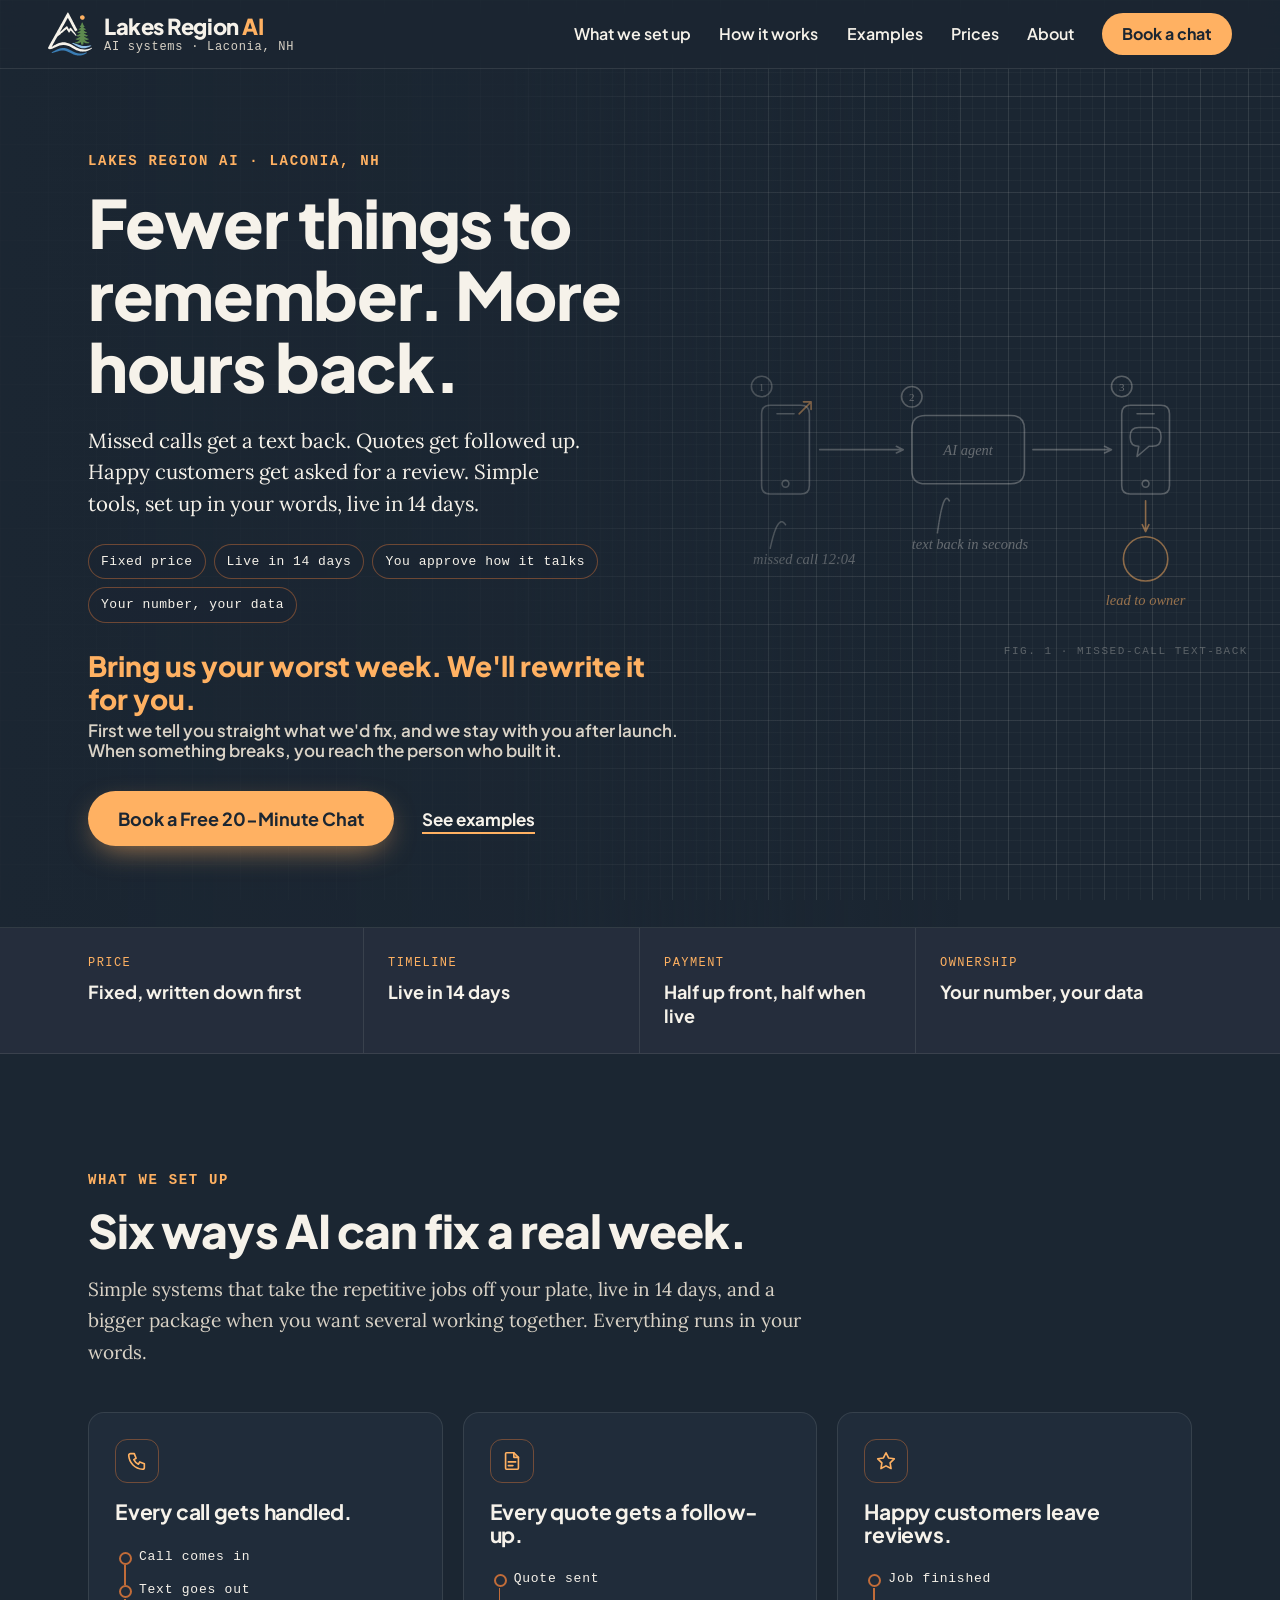
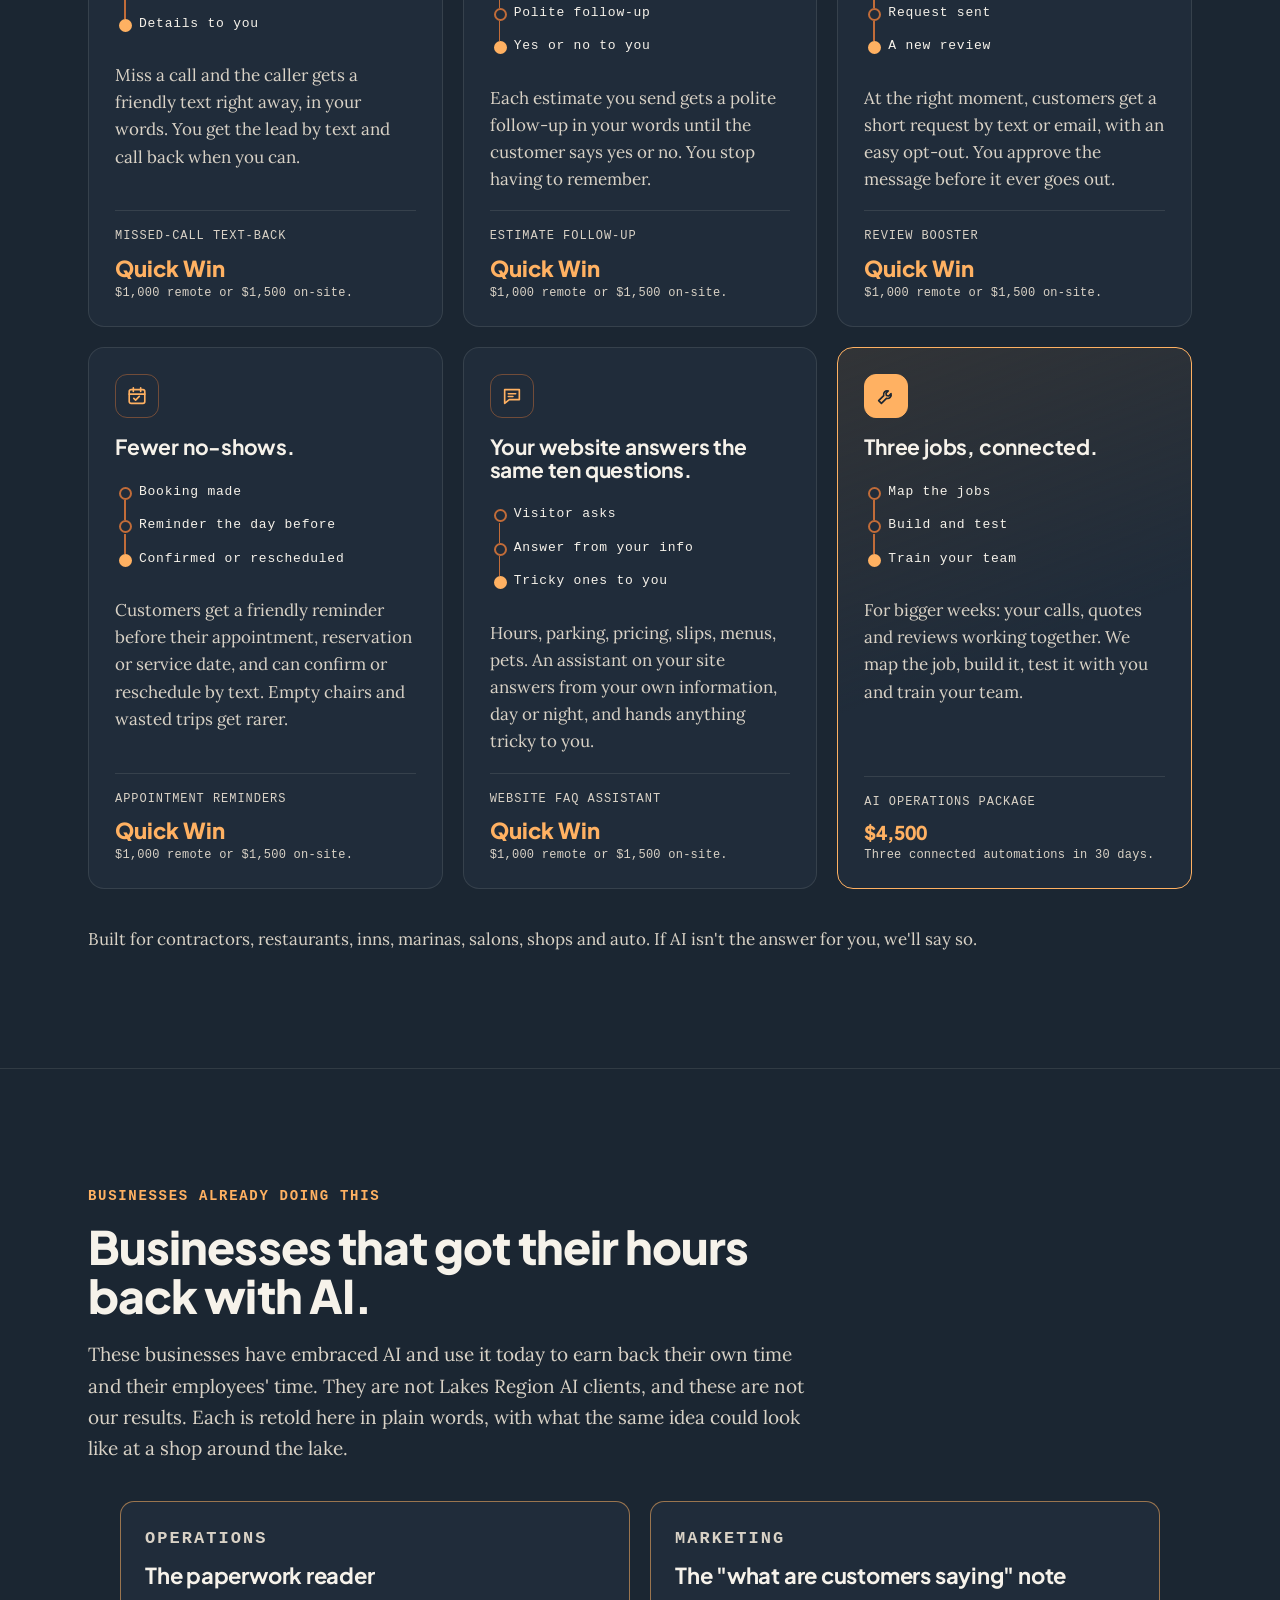
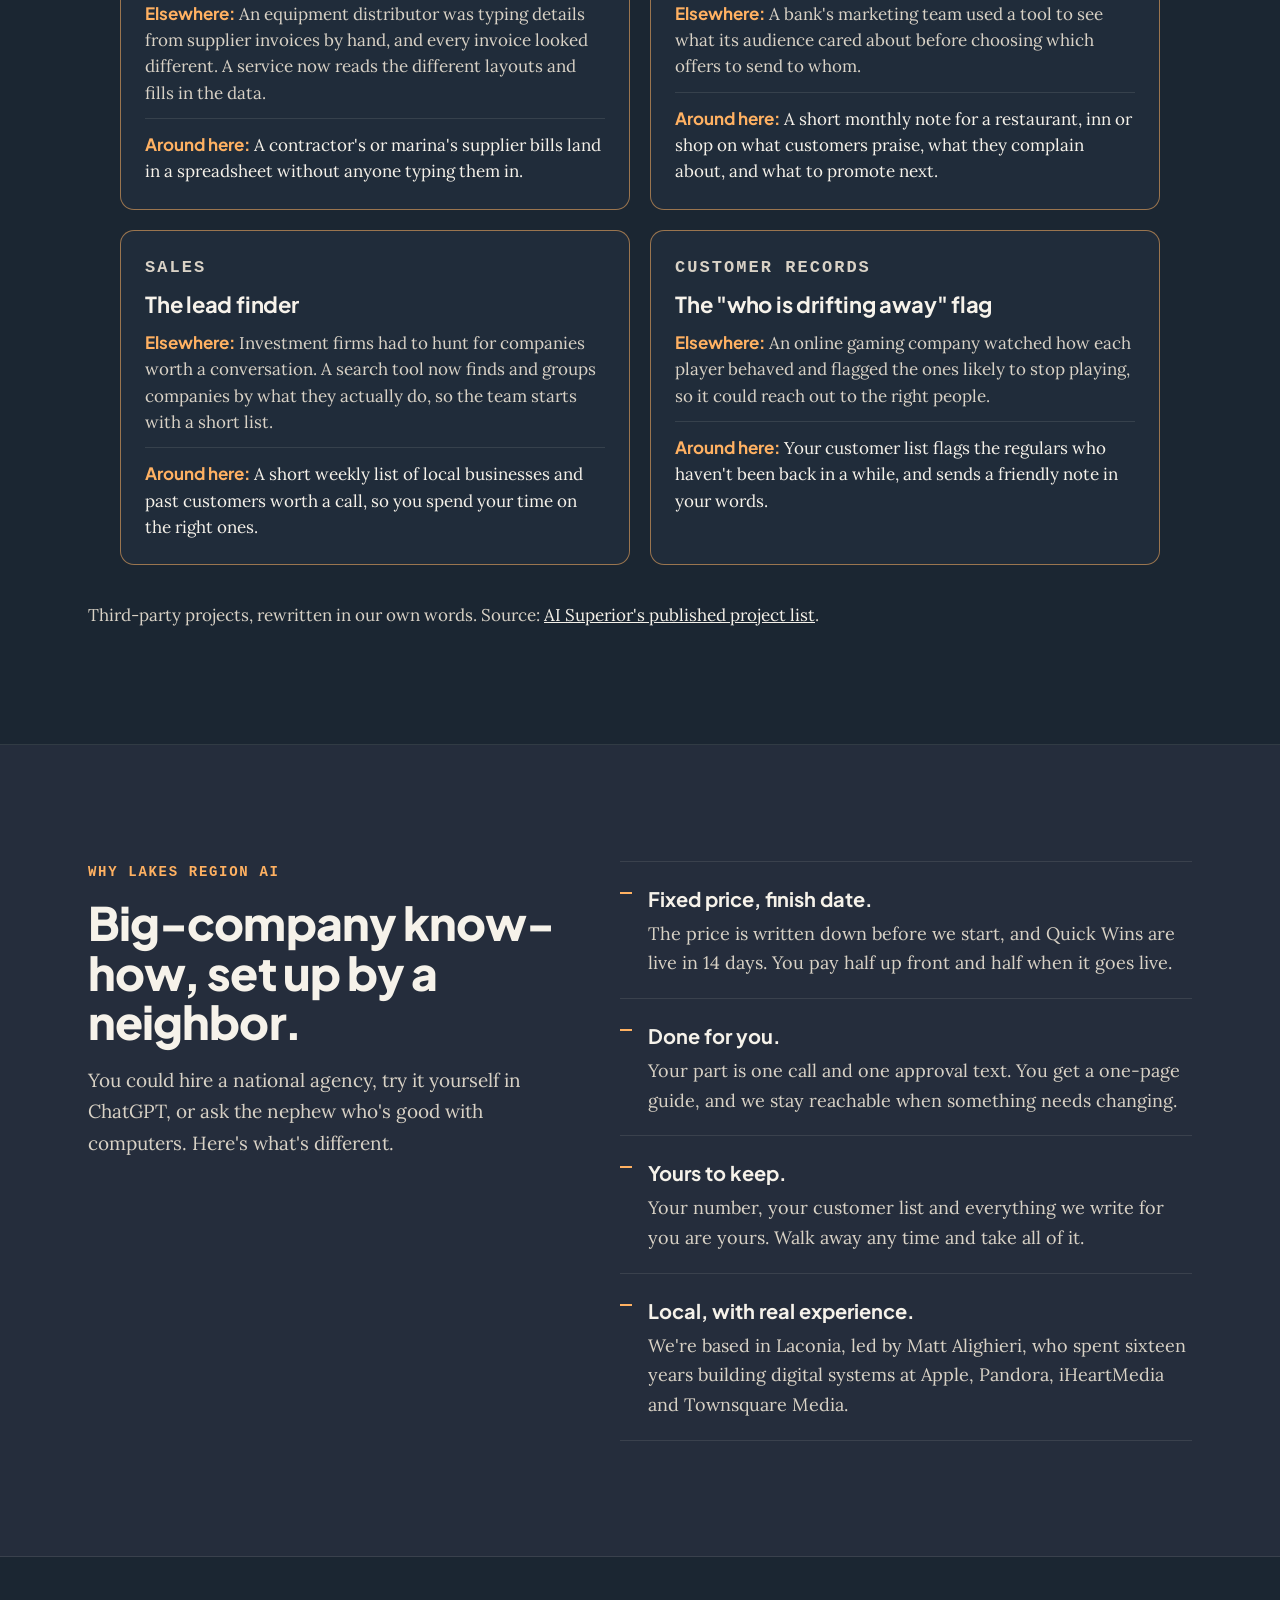
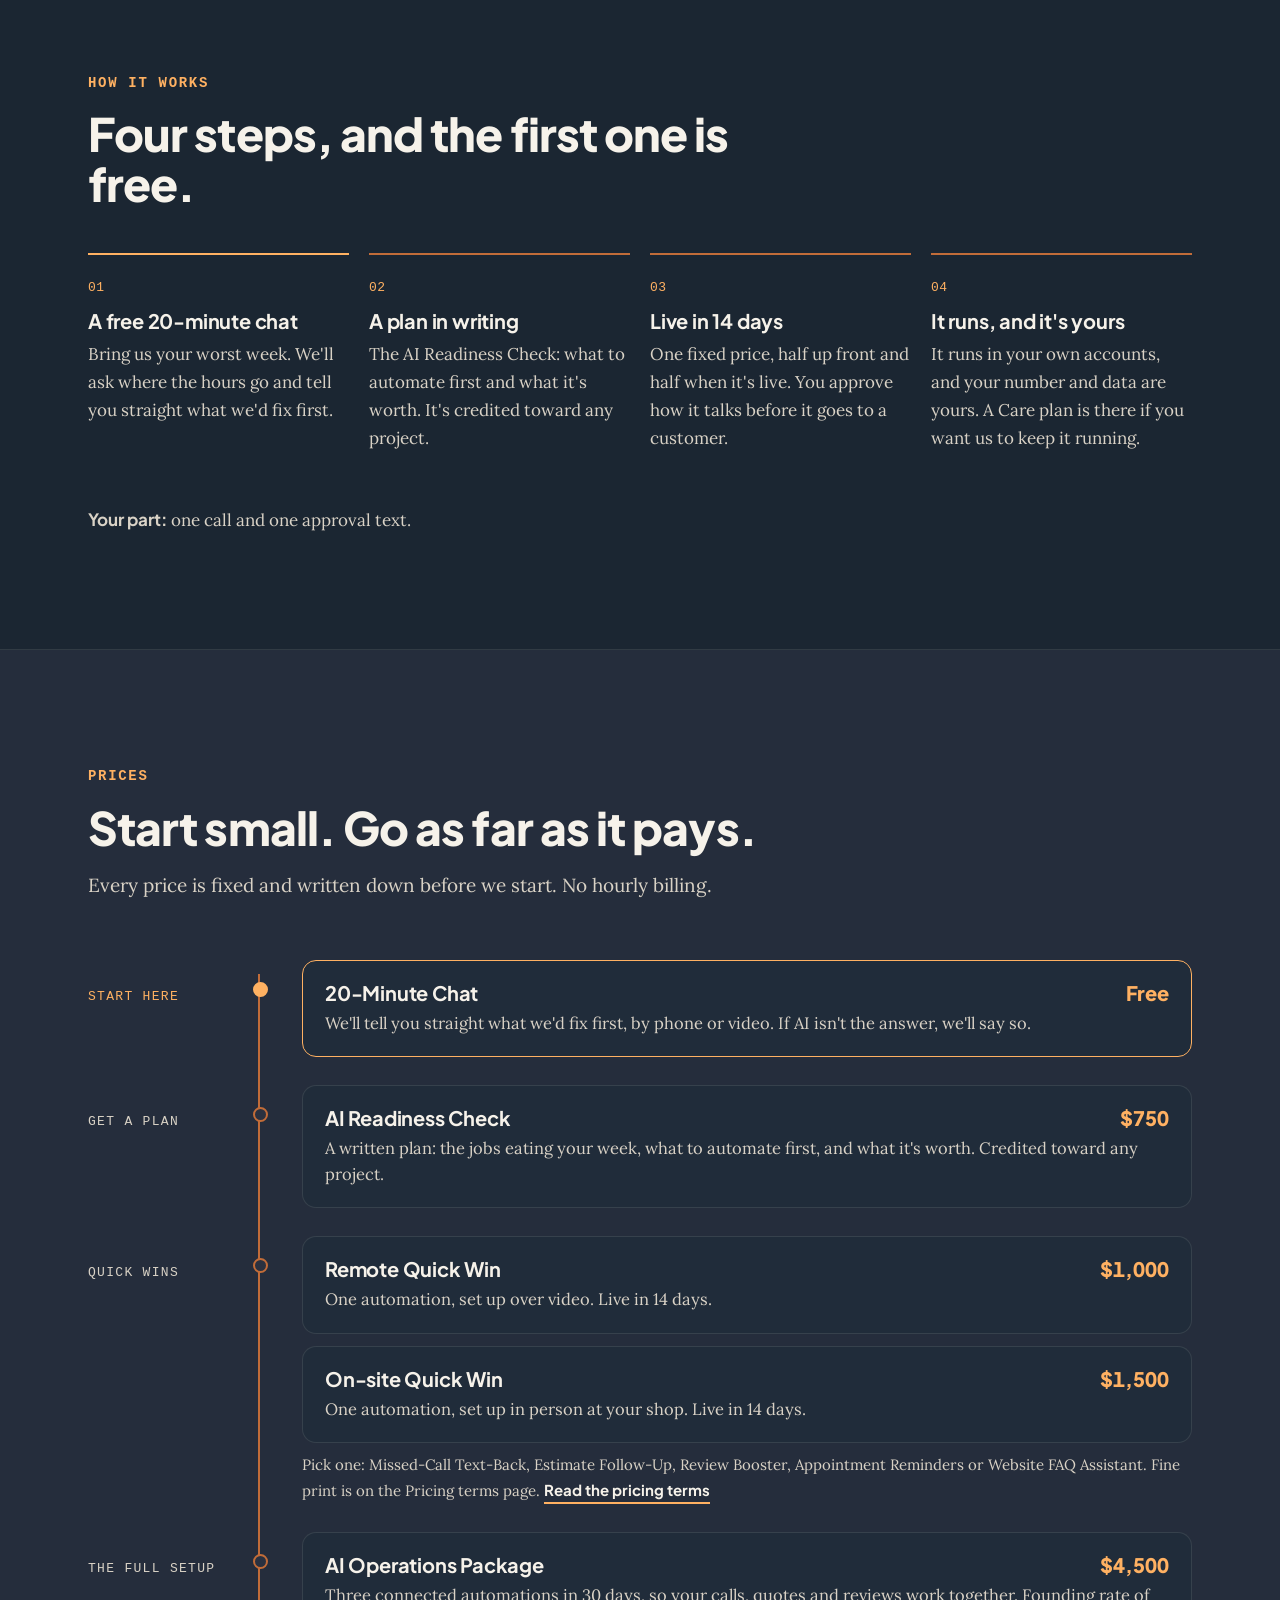
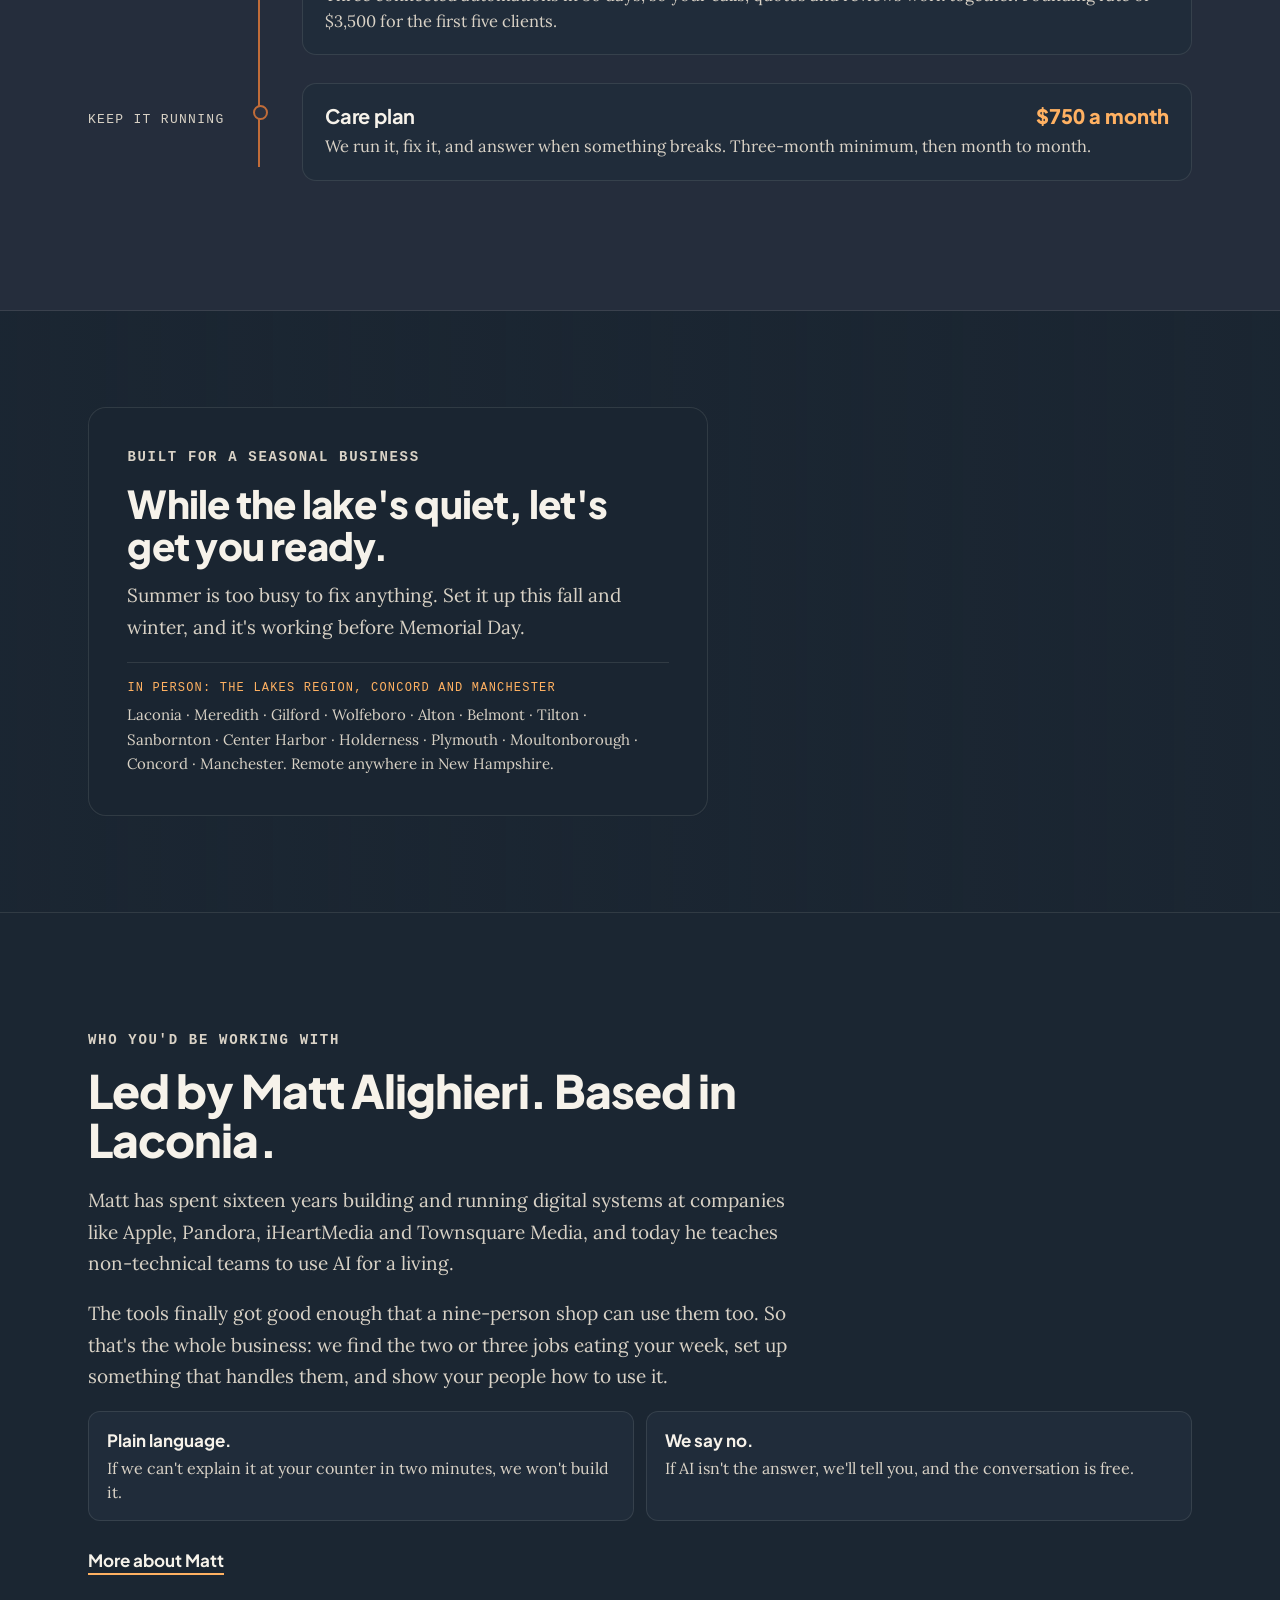
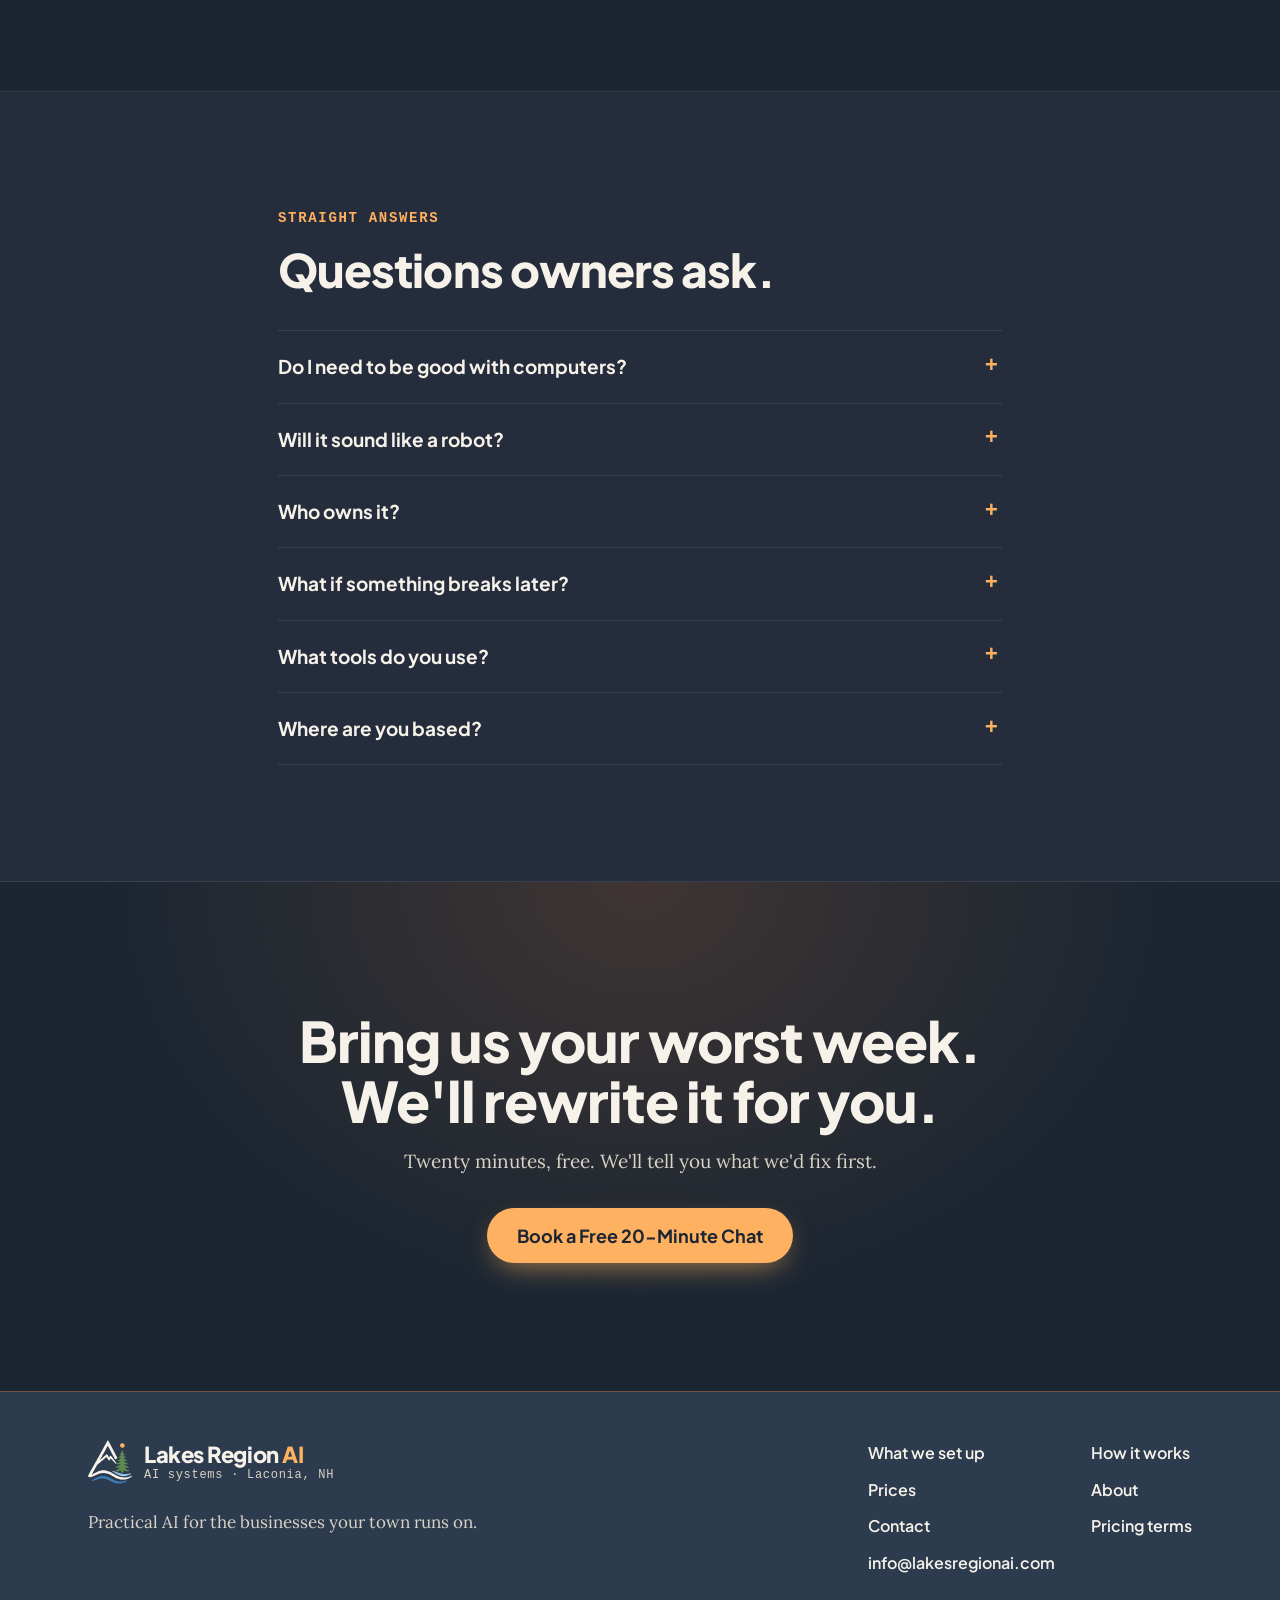
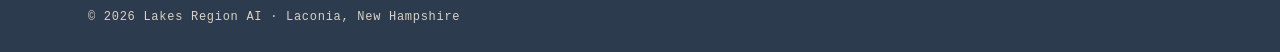
==== commit 88cc3cde: "Serve all of New Hampshire: in person in Concord and Manchester too - "Practical AI for New Hampshir" ====
--- a/index.html
+++ b/index.html
@@ -1,9 +1,9 @@
 <!doctype html>
 <html lang="en" data-season="fall"><head><meta charset="utf-8"><meta name="viewport" content="width=device-width,initial-scale=1">
-<title>Lakes Region AI | Practical AI for Lakes Region businesses</title>
-<meta name="description" content="Fixed-price AI setups for Lakes Region, NH businesses. Missed-call text-back, estimate follow-up, review requests. Live in 14 days. Free 20-minute chat. Laconia, NH.">
+<title>Lakes Region AI | Practical AI for New Hampshire businesses</title>
+<meta name="description" content="Fixed-price AI setups for New Hampshire businesses. Missed-call text-back, estimate follow-up, review requests. Live in 14 days. Free 20-minute chat. Laconia, NH.">
 <link rel="canonical" href="https://lakesregionai.com/">
-<meta property="og:title" content="Lakes Region AI | Practical AI for Lakes Region businesses"><meta property="og:description" content="Fixed-price AI setups for Lakes Region, NH businesses. Get set up in the off-season, ready before Memorial Day."><meta property="og:type" content="website"><meta property="og:url" content="https://lakesregionai.com/"><meta property="og:site_name" content="Lakes Region AI"><meta property="og:locale" content="en_US"><meta property="og:image" content="https://lakesregionai.com/og-image.png"><meta property="og:image:width" content="1200"><meta property="og:image:height" content="630"><meta property="og:image:alt" content="Lakes Region AI. Practical AI for Lakes Region businesses. Fixed price, live in 14 days, Laconia, NH.">
+<meta property="og:title" content="Lakes Region AI | Practical AI for New Hampshire businesses"><meta property="og:description" content="Fixed-price AI setups for New Hampshire businesses. Get set up in the off-season, ready before Memorial Day."><meta property="og:type" content="website"><meta property="og:url" content="https://lakesregionai.com/"><meta property="og:site_name" content="Lakes Region AI"><meta property="og:locale" content="en_US"><meta property="og:image" content="https://lakesregionai.com/og-image.png"><meta property="og:image:width" content="1200"><meta property="og:image:height" content="630"><meta property="og:image:alt" content="Lakes Region AI. Practical AI for New Hampshire businesses. Fixed price, live in 14 days, Laconia, NH.">
 <meta name="twitter:card" content="summary_large_image">
 <meta name="geo.region" content="US-NH"><meta name="geo.placename" content="Laconia">
 <link rel="icon" type="image/svg+xml" href="logo-mark.svg"><link rel="icon" type="image/png" sizes="32x32" href="favicon-32.png"><link rel="apple-touch-icon" sizes="180x180" href="apple-touch-icon.png"><link rel="manifest" href="site.webmanifest"><meta name="theme-color" content="#1B2632">
@@ -11,7 +11,7 @@
 <link rel="stylesheet" href="colors.css">
 <link rel="stylesheet" href="layout.css">
 <link rel="stylesheet" href="blueprint.css">
-<script type="application/ld+json">{"@context":"https://schema.org","@type":"ProfessionalService","@id":"https://lakesregionai.com/#business","name":"Lakes Region AI","url":"https://lakesregionai.com/","email":"info@lakesregionai.com","image":"https://lakesregionai.com/og-image.png","logo":"https://lakesregionai.com/icon-512.png","slogan":"Fewer things to remember. More hours back.","description":"Fixed-price AI setups for small businesses in the Lakes Region of New Hampshire. Based in Laconia.","address":{"@type":"PostalAddress","addressLocality":"Laconia","addressRegion":"NH","addressCountry":"US"},"areaServed":[{"@type":"City","name":"Laconia, NH"},{"@type":"City","name":"Meredith, NH"},{"@type":"City","name":"Gilford, NH"},{"@type":"City","name":"Wolfeboro, NH"},{"@type":"City","name":"Alton, NH"},{"@type":"City","name":"Belmont, NH"},{"@type":"City","name":"Tilton, NH"},{"@type":"City","name":"Sanbornton, NH"},{"@type":"City","name":"Center Harbor, NH"},{"@type":"City","name":"Holderness, NH"},{"@type":"City","name":"Plymouth, NH"},{"@type":"City","name":"Moultonborough, NH"}]}</script>
+<script type="application/ld+json">{"@context":"https://schema.org","@type":"ProfessionalService","@id":"https://lakesregionai.com/#business","name":"Lakes Region AI","url":"https://lakesregionai.com/","email":"info@lakesregionai.com","image":"https://lakesregionai.com/og-image.png","logo":"https://lakesregionai.com/icon-512.png","slogan":"Fewer things to remember. More hours back.","description":"Fixed-price AI setups for small businesses across New Hampshire, in person in the Lakes Region, Concord and Manchester. Based in Laconia.","address":{"@type":"PostalAddress","addressLocality":"Laconia","addressRegion":"NH","addressCountry":"US"},"areaServed":[{"@type":"City","name":"Concord, NH"},{"@type":"City","name":"Manchester, NH"},{"@type":"City","name":"Laconia, NH"},{"@type":"City","name":"Meredith, NH"},{"@type":"City","name":"Gilford, NH"},{"@type":"City","name":"Wolfeboro, NH"},{"@type":"City","name":"Alton, NH"},{"@type":"City","name":"Belmont, NH"},{"@type":"City","name":"Tilton, NH"},{"@type":"City","name":"Sanbornton, NH"},{"@type":"City","name":"Center Harbor, NH"},{"@type":"City","name":"Holderness, NH"},{"@type":"City","name":"Plymouth, NH"},{"@type":"City","name":"Moultonborough, NH"}]}</script>
 <script src="catalog.js" defer></script>
 <script src="behavior.js" defer></script>
 <script src="schematic.js" defer></script>
@@ -46,7 +46,7 @@
       <ul class="proof" aria-label="The deal">
         <li>Fixed price</li><li>Live in 14 days</li><li>You approve how it talks</li><li>Your number, your data</li>
       </ul>
-      <p class="hero-worst">Get your time back. <span>We'll tell you what we'd fix first, and we stay with you after launch. When something breaks, you reach the person who built it.</span></p>
+      <p class="hero-worst">Bring us your worst week. We'll rewrite it for you. <span>First we tell you straight what we'd fix, and we stay with you after launch. When something breaks, you reach the person who built it.</span></p>
       <div class="btnrow">
         <a class="btn" data-book href="https://calendly.com/matt-matthewalighieri/lakes-region-ai-chat">Book a Free 20-Minute Chat</a>
         <a class="textlink" href="#examples">See examples</a>
@@ -132,7 +132,7 @@
     <p class="eyebrow">How it works</p>
     <h2 id="how-title">Four steps, and the first one is free.</h2>
     <ol class="steps">
-      <li><span class="num">01</span><h3>A free 20-minute chat</h3><p>We'll ask where the hours go and tell you straight what we'd fix first.</p></li>
+      <li><span class="num">01</span><h3>A free 20-minute chat</h3><p>Bring us your worst week. We'll ask where the hours go and tell you straight what we'd fix first.</p></li>
       <li><span class="num">02</span><h3>A plan in writing</h3><p>The AI Readiness Check: what to automate first and what it's worth. It's credited toward any project.</p></li>
       <li><span class="num">03</span><h3>Live in 14 days</h3><p>One fixed price, half up front and half when it's live. You approve how it talks before it goes to a customer.</p></li>
       <li><span class="num">04</span><h3>It runs, and it's yours</h3><p>It runs in your own accounts, and your number and data are yours. A Care plan is there if you want us to keep it running.</p></li>
@@ -156,7 +156,7 @@
     <p class="eyebrow">Built for a seasonal business</p>
     <h2 id="season-title">While the lake's quiet, let's get you ready.</h2>
     <p>Summer is too busy to fix anything. Set it up this fall and winter, and it's working before Memorial Day.</p>
-    <p class="towns"><span class="mono">In person around the lake</span> Laconia · Meredith · Gilford · Wolfeboro · Alton · Belmont · Tilton · Sanbornton · Center Harbor · Holderness · Plymouth · Moultonborough. Remote anywhere in New Hampshire.</p>
+    <p class="towns"><span class="mono">In person: the Lakes Region, Concord and Manchester</span> Laconia · Meredith · Gilford · Wolfeboro · Alton · Belmont · Tilton · Sanbornton · Center Harbor · Holderness · Plymouth · Moultonborough · Concord · Manchester. Remote anywhere in New Hampshire.</p>
   </div>
 </section>
 
@@ -187,14 +187,14 @@
       <details><summary>Who owns it?</summary><p>You do. It runs in your own accounts, and your phone number, customer list and everything we write for you are yours. You pay your own software bills directly, and 30 days of fixes are included after it goes live.</p></details>
       <details><summary>What if something breaks later?</summary><p>That's what the Care plan is for. We run it, fix it, and reply within one business day when something breaks. It's optional, with a three-month minimum, then month to month.</p></details>
       <details><summary>What tools do you use?</summary><p>Standard, widely used no-code tools. Nothing custom or fragile, and all of it in accounts in your name. The fine print is on the <a href="terms.html">pricing terms</a> page.</p></details>
-      <details><summary>Where are you based?</summary><p>Laconia. We work in person around the lake and remotely anywhere in New Hampshire.</p></details>
+      <details><summary>Where are you based?</summary><p>Laconia. We work in person in the Lakes Region, Concord and Manchester, and remotely anywhere in New Hampshire.</p></details>
     </div>
   </div>
 </section>
 
 <section data-schematic="textback" class="closing" aria-labelledby="close-title">
   <div class="wrap narrow center">
-    <h2 id="close-title">Get your time back.</h2>
+    <h2 id="close-title">Bring us your worst week. We'll rewrite it for you.</h2>
     <p>Twenty minutes, free. We'll tell you what we'd fix first.</p>
     <a class="btn" data-book href="https://calendly.com/matt-matthewalighieri/lakes-region-ai-chat">Book a Free 20-Minute Chat</a>
   </div>
--- a/blueprint.css
+++ b/blueprint.css
@@ -4,8 +4,8 @@
 .blueprint{position:fixed;inset:0;z-index:-1;pointer-events:none;overflow:hidden;
   background-color:var(--night);
   background-image:
-    linear-gradient(rgba(246,242,234,.07) 1px,transparent 1px),
-    linear-gradient(90deg,rgba(246,242,234,.07) 1px,transparent 1px),
+    linear-gradient(rgba(246,242,234,.08) 1px,transparent 1px),
+    linear-gradient(90deg,rgba(246,242,234,.08) 1px,transparent 1px),
     linear-gradient(rgba(246,242,234,.03) 1px,transparent 1px),
     linear-gradient(90deg,rgba(246,242,234,.03) 1px,transparent 1px);
   background-size:48px 48px,48px 48px,12px 12px,12px 12px}
@@ -17,14 +17,14 @@
 .bp-fig svg{width:100%;height:auto;overflow:visible}
 
 /* Pencil lines */
-.bp-fig .ln{fill:none;stroke:rgba(246,242,234,.27);stroke-width:1.6;stroke-linecap:round;stroke-linejoin:round;vector-effect:non-scaling-stroke;
+.bp-fig .ln{fill:none;stroke:rgba(246,242,234,.31);stroke-width:1.6;stroke-linecap:round;stroke-linejoin:round;vector-effect:non-scaling-stroke;
   stroke-dasharray:1;stroke-dashoffset:1}
-.bp-fig .ln.ac{stroke:rgba(255,177,98,.5)}
+.bp-fig .ln.ac{stroke:rgba(255,177,98,.55)}
 .bp-fig .ln.dash{stroke-dasharray:.012 .02;stroke-dashoffset:0;opacity:0;transition:opacity .4s}
-.bp-fig .lb{fill:rgba(246,242,234,.34);font-family:"Bradley Hand","Segoe Print","Noteworthy","Comic Neue",cursive;font-size:17px;font-style:italic;opacity:0}
-.bp-fig .lb.ac{fill:rgba(255,177,98,.55)}
+.bp-fig .lb{fill:rgba(246,242,234,.38);font-family:"Bradley Hand","Segoe Print","Noteworthy","Comic Neue",cursive;font-size:17px;font-style:italic;opacity:0}
+.bp-fig .lb.ac{fill:rgba(255,177,98,.6)}
 .bp-fig .lb.nm{font-style:normal;font-size:13px}
-.bp-title{position:absolute;right:0;bottom:-8px;text-align:right;margin:0;font-family:var(--mono);font-size:11px;letter-spacing:.14em;text-transform:uppercase;color:rgba(246,242,234,.28);opacity:0;transition:opacity .6s ease .3s}
+.bp-title{position:absolute;right:0;bottom:-8px;text-align:right;margin:0;font-family:var(--mono);font-size:11px;letter-spacing:.14em;text-transform:uppercase;color:rgba(246,242,234,.32);opacity:0;transition:opacity .6s ease .3s}
 
 /* Drafting: each stroke draws on in turn, labels follow */
 .bp-fig.on .ln{animation:bp-draw 1.1s cubic-bezier(.4,0,.2,1) forwards;animation-delay:var(--d,0s)}
@@ -48,12 +48,12 @@
 
 /* Below 1500px the content fills most of the width, so the drawing steps back a little.
    Wider than that, it has its own margin and can show at full strength. */
-.bp-stage{opacity:.75}
+.bp-stage{opacity:.9}
 @media (min-width:1500px){.bp-stage{width:min(38vw,760px);opacity:1}}
 
 /* Tablets and phones: smaller, quieter, tucked to the bottom so headlines stay clean */
 @media (max-width:980px){
-  .bp-stage{top:auto;bottom:4vh;right:-6vw;transform:none;width:min(70vw,520px);opacity:.5}
+  .bp-stage{top:auto;bottom:4vh;right:-6vw;transform:none;width:min(70vw,520px);opacity:.65}
 }
 /* Phones have no margin to spare: the drawing would sit under paragraphs, so phones get the graph paper only */
 @media (max-width:640px){
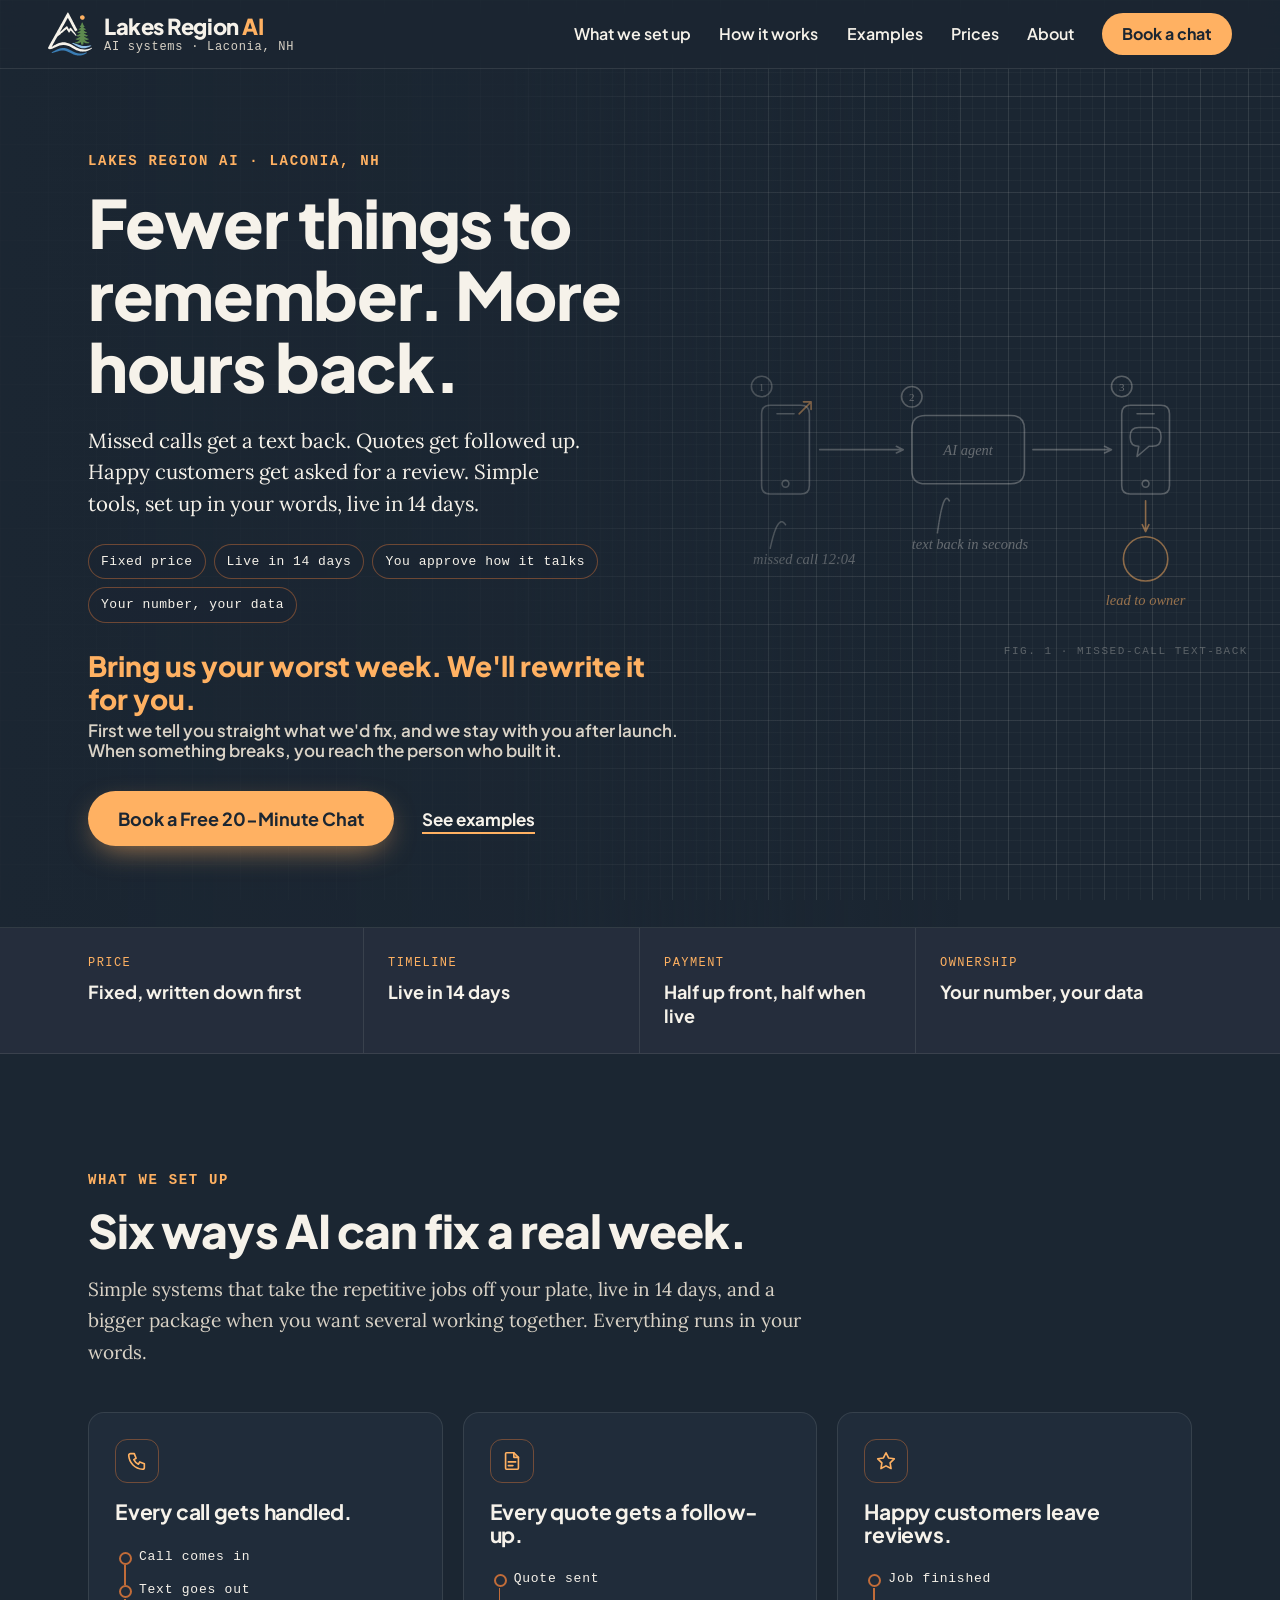
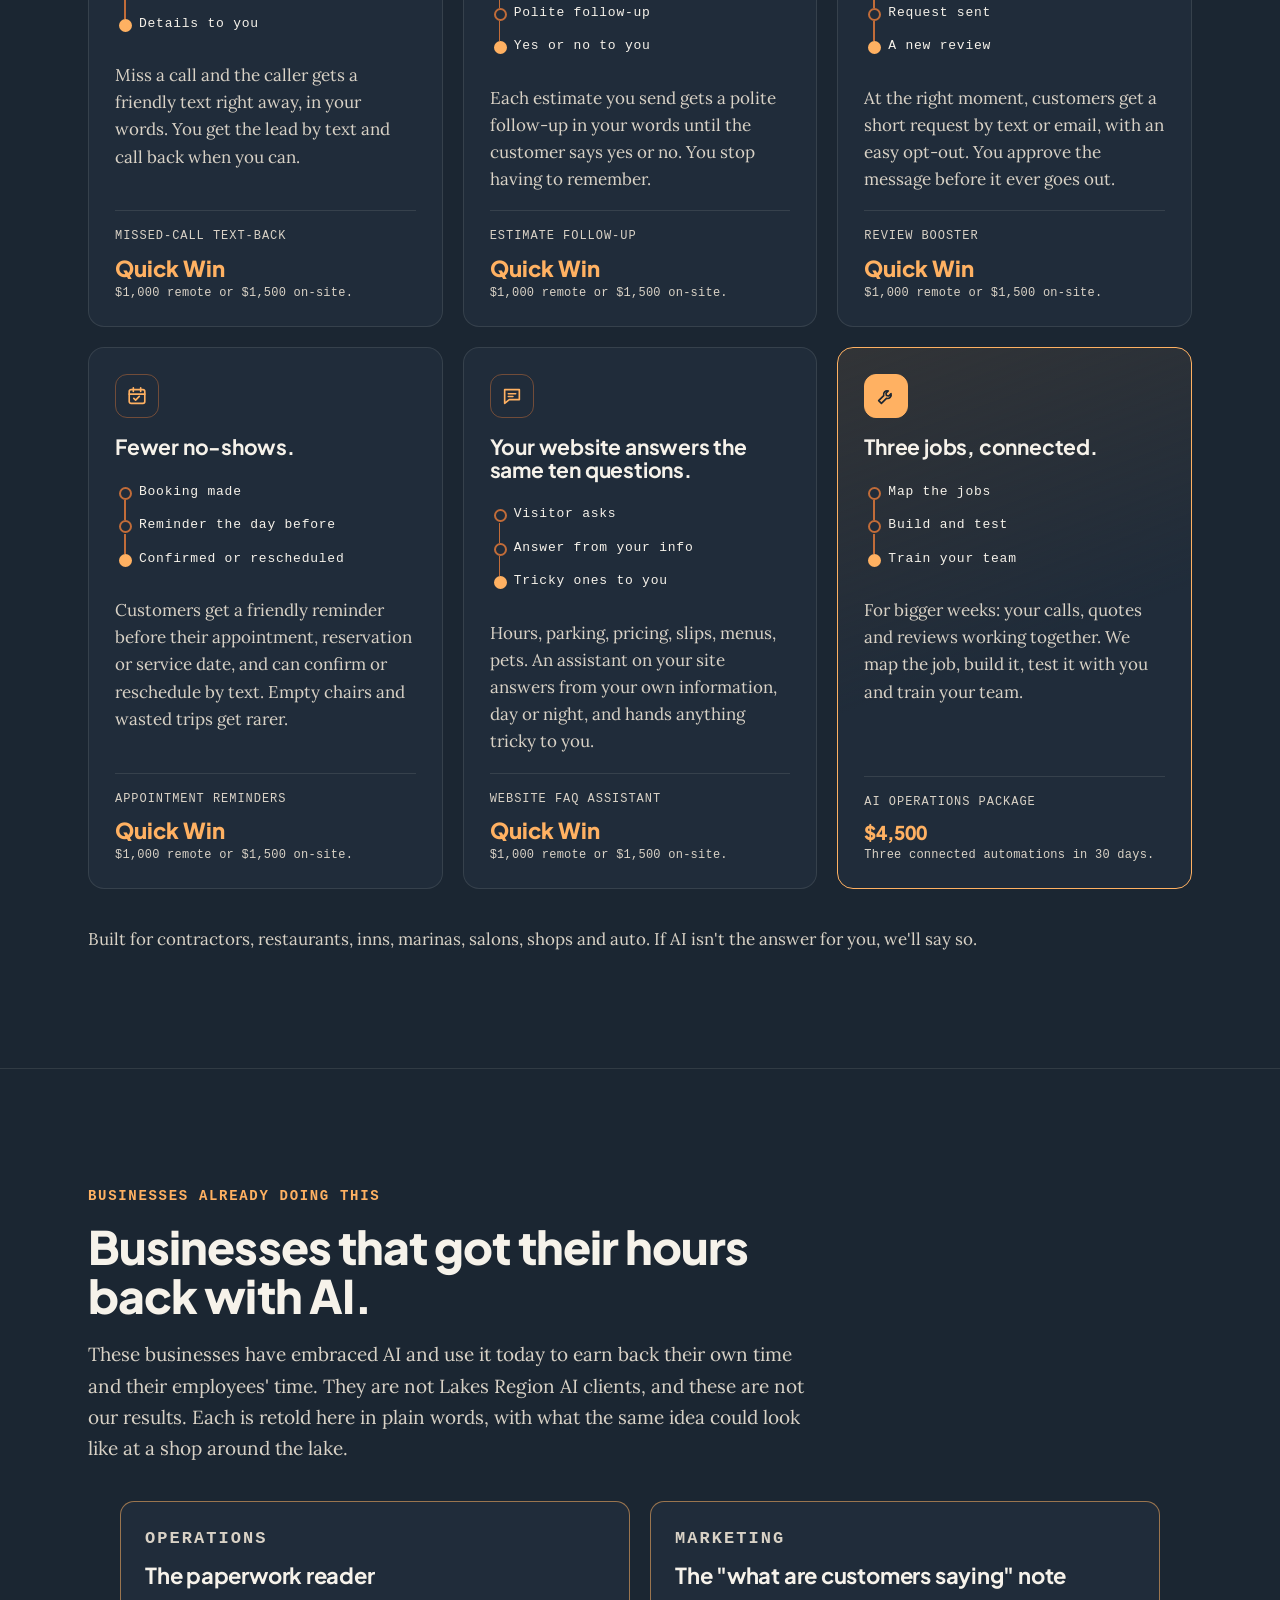
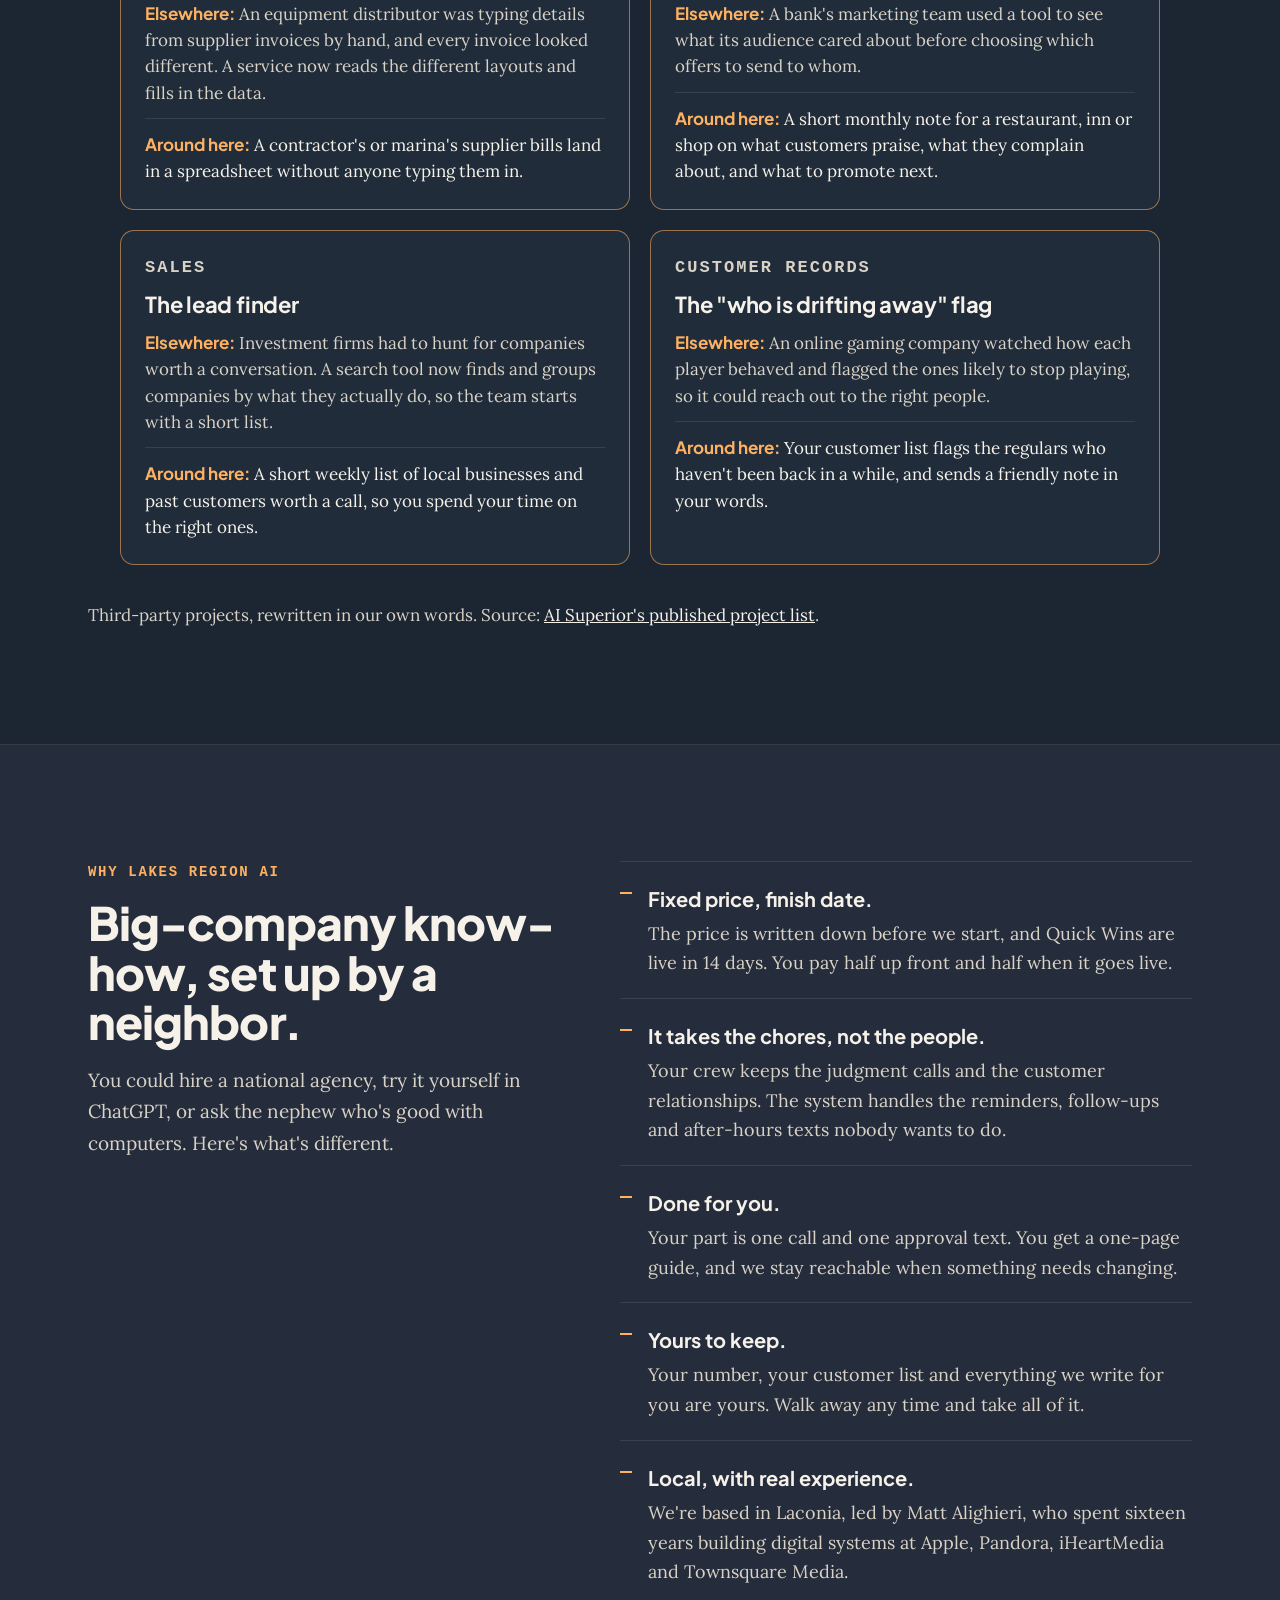
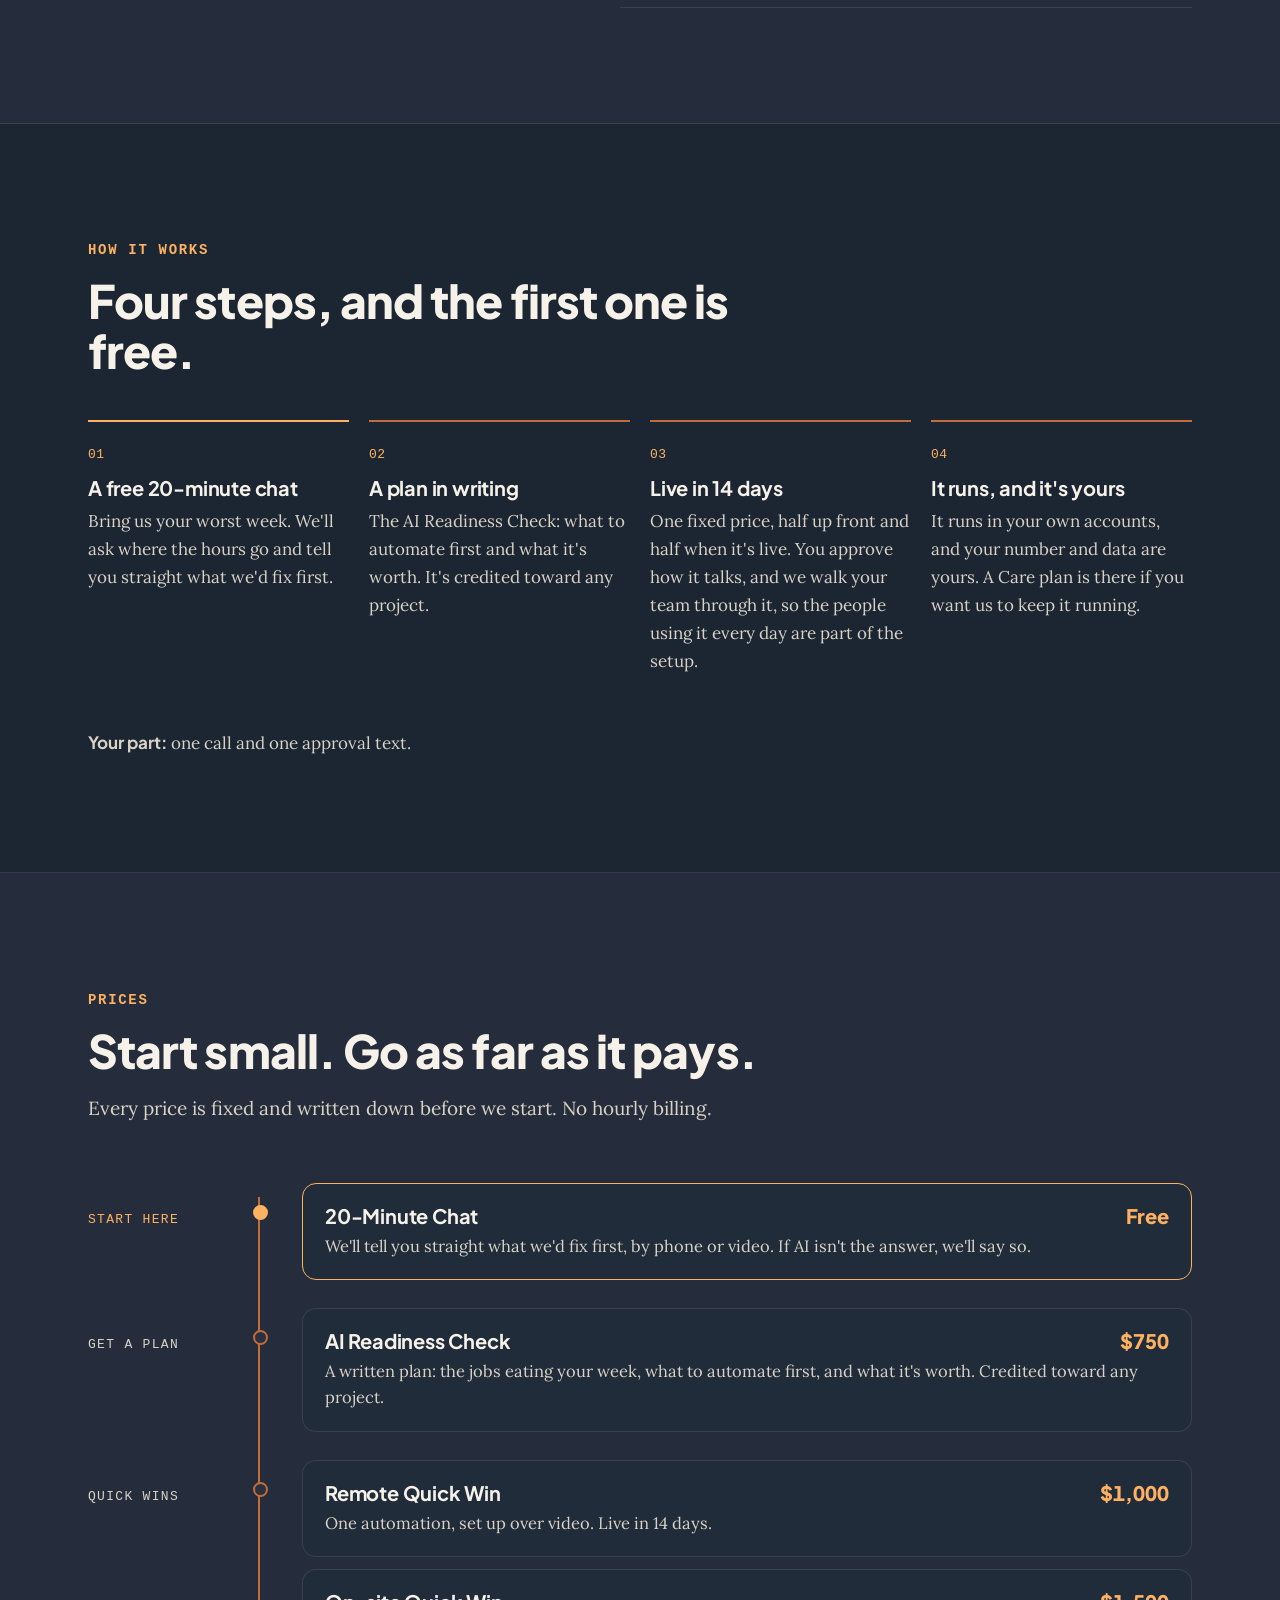
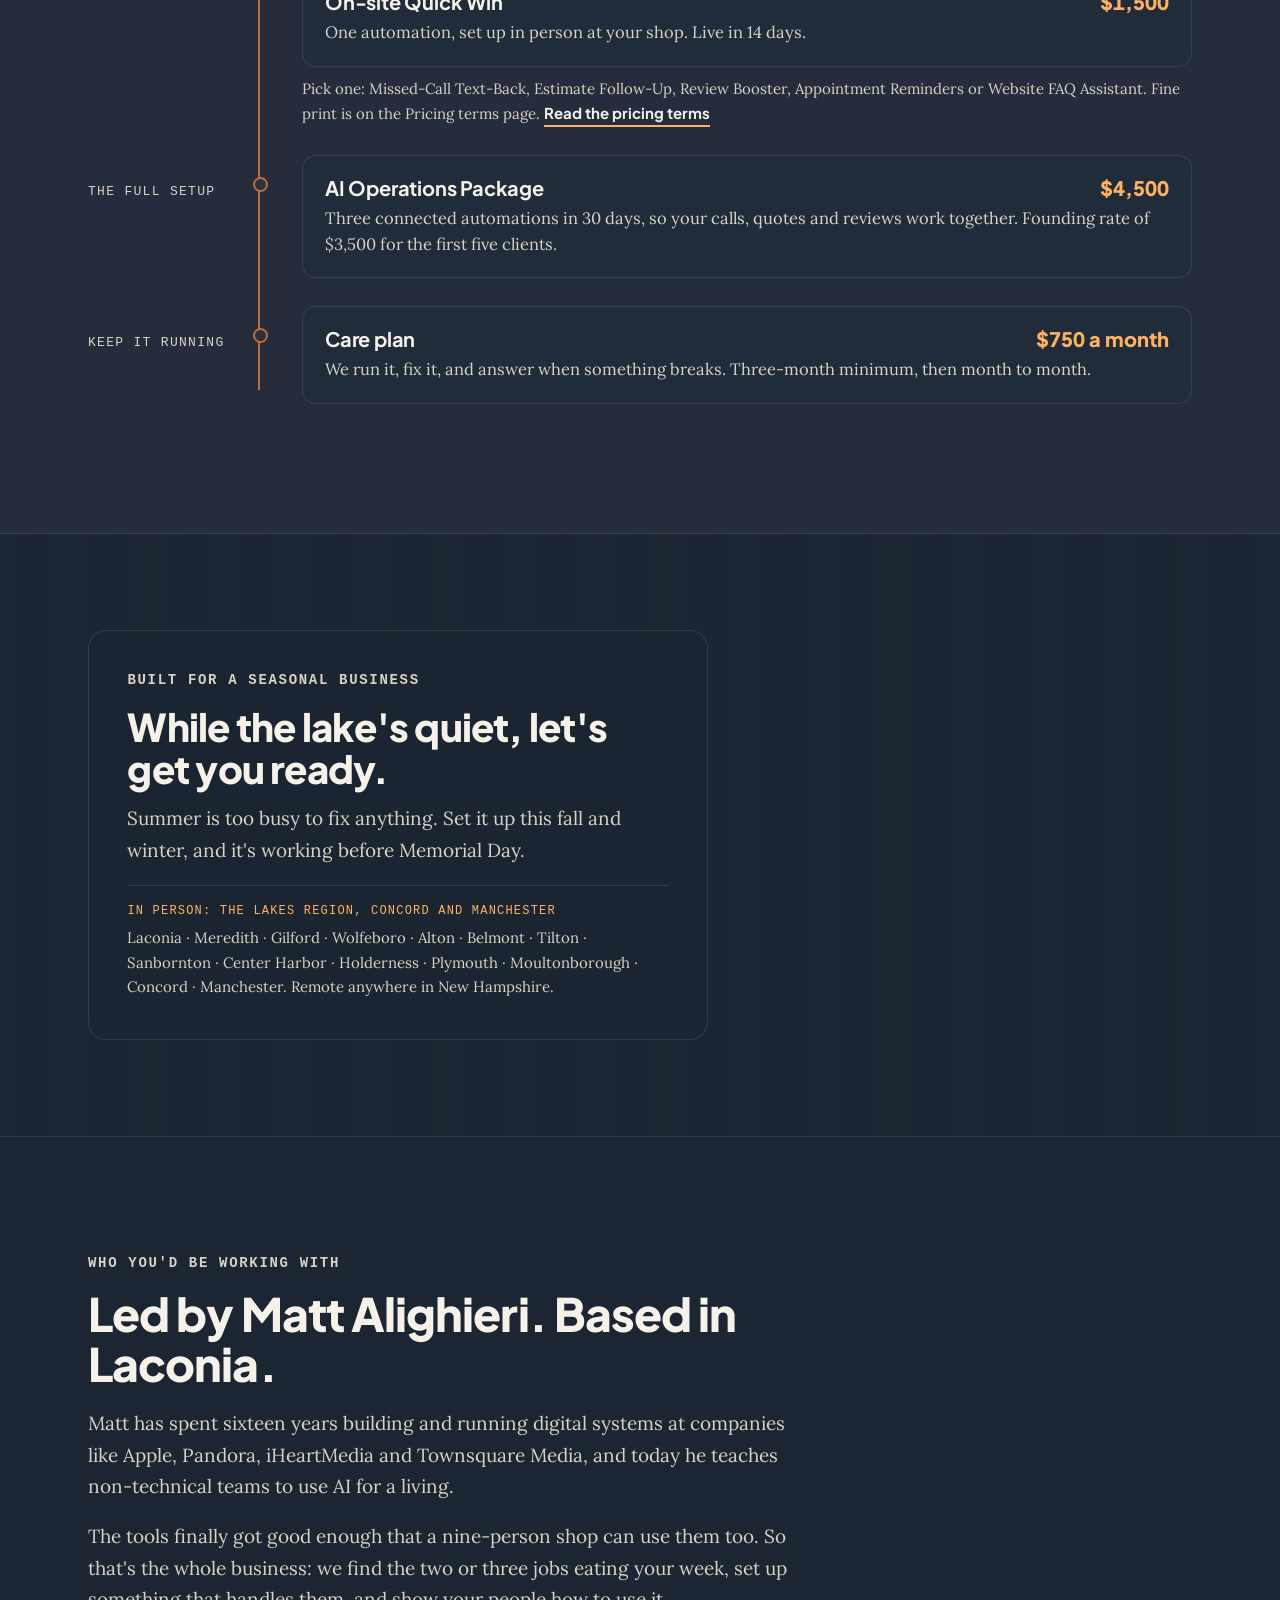
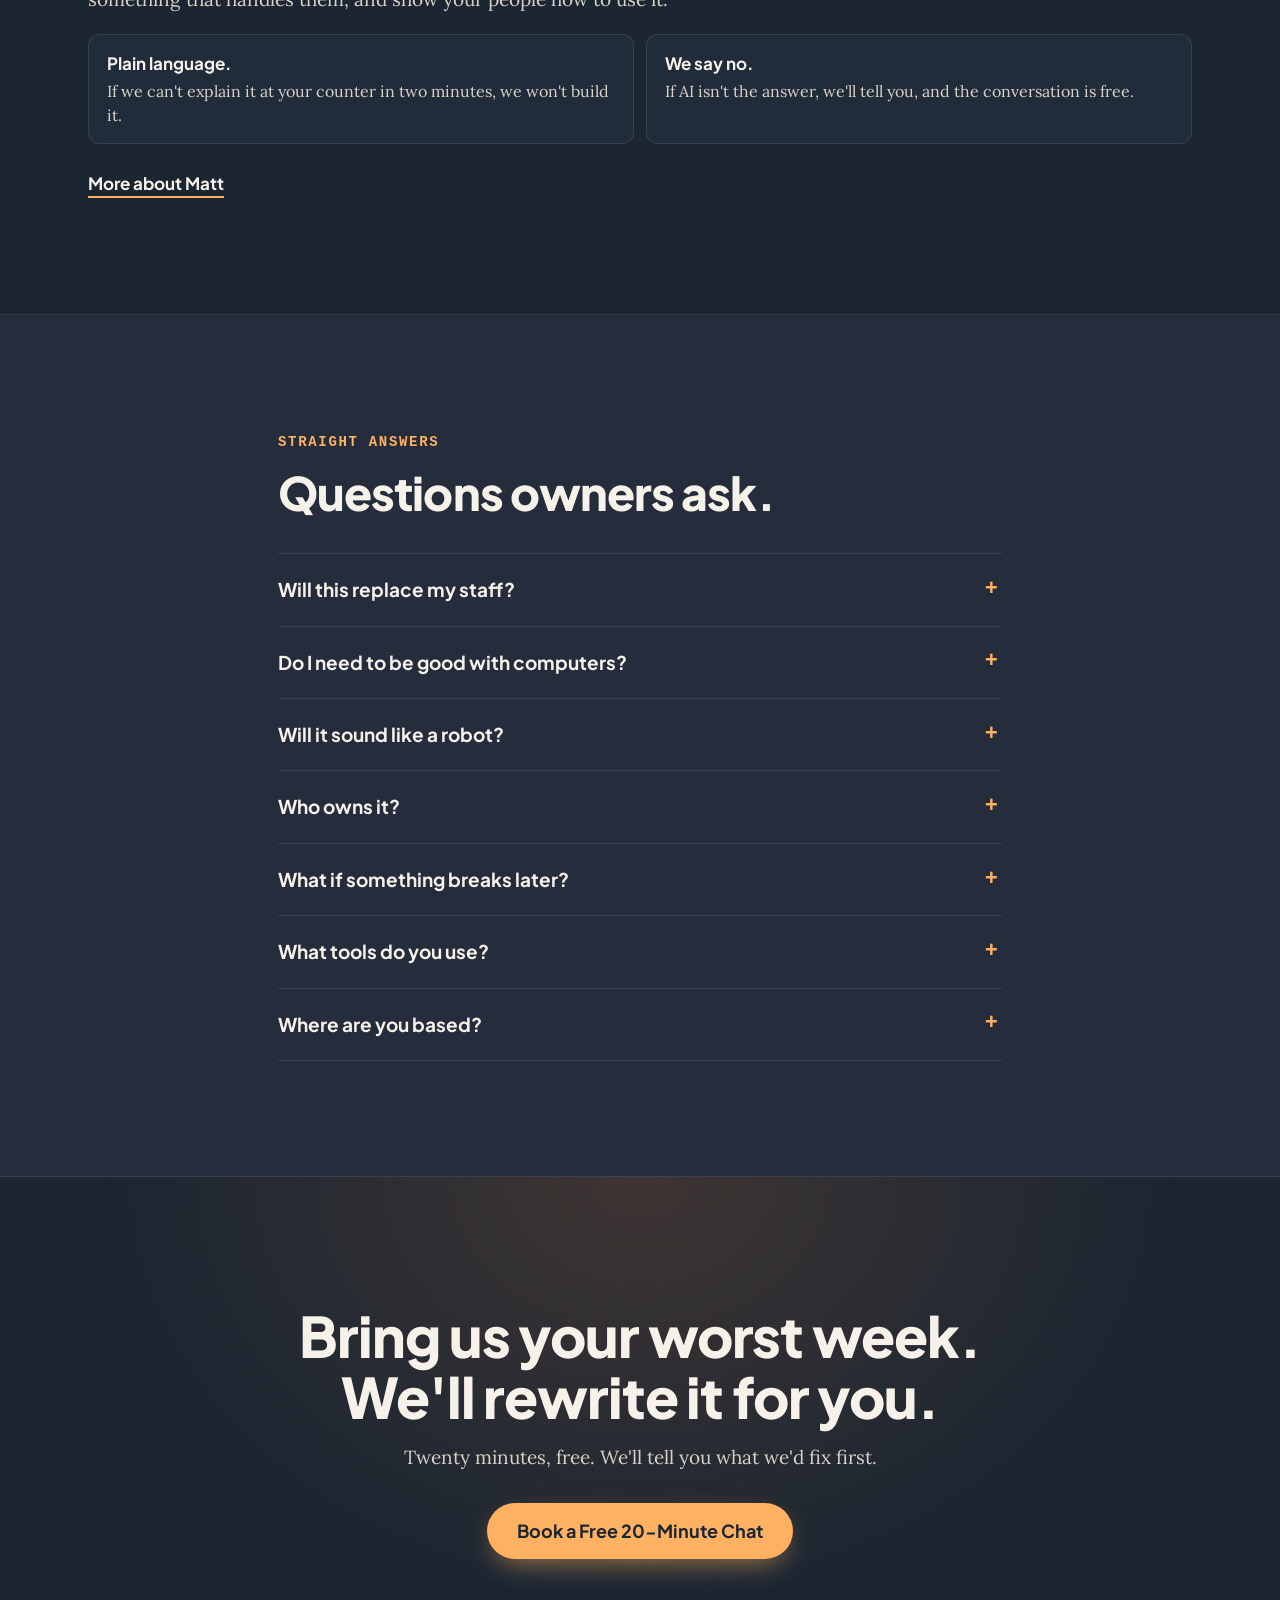
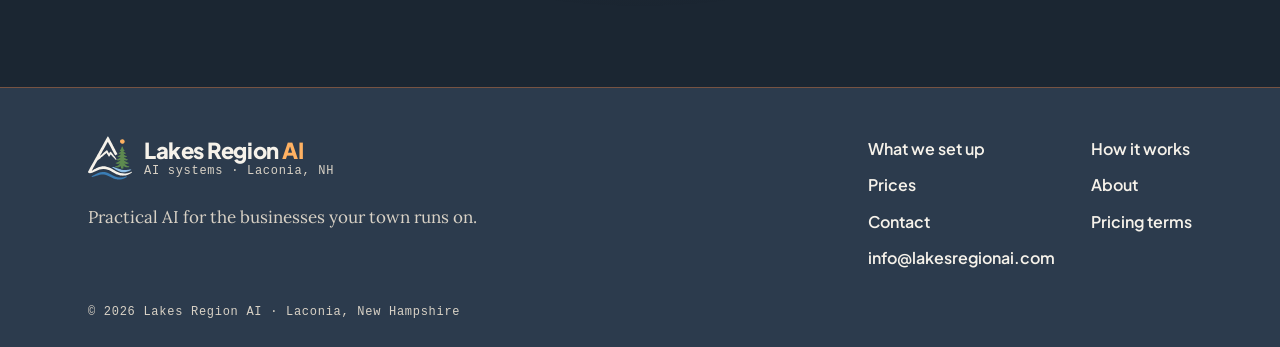
==== commit a5e77b1e: "People-first messaging: 'It takes the chores, not the people', staff FAQ, team walkthrough in setup " ====
--- a/index.html
+++ b/index.html
@@ -120,6 +120,7 @@
     </div>
     <ul class="why">
       <li><b>Fixed price, finish date.</b> The price is written down before we start, and Quick Wins are live in 14 days. You pay half up front and half when it goes live.</li>
+      <li><b>It takes the chores, not the people.</b> Your crew keeps the judgment calls and the customer relationships. The system handles the reminders, follow-ups and after-hours texts nobody wants to do.</li>
       <li><b>Done for you.</b> Your part is one call and one approval text. You get a one-page guide, and we stay reachable when something needs changing.</li>
       <li><b>Yours to keep.</b> Your number, your customer list and everything we write for you are yours. Walk away any time and take all of it.</li>
       <li><b>Local, with real experience.</b> We're based in Laconia, led by Matt Alighieri, who spent sixteen years building digital systems at Apple, Pandora, iHeartMedia and Townsquare Media.</li>
@@ -134,7 +135,7 @@
     <ol class="steps">
       <li><span class="num">01</span><h3>A free 20-minute chat</h3><p>Bring us your worst week. We'll ask where the hours go and tell you straight what we'd fix first.</p></li>
       <li><span class="num">02</span><h3>A plan in writing</h3><p>The AI Readiness Check: what to automate first and what it's worth. It's credited toward any project.</p></li>
-      <li><span class="num">03</span><h3>Live in 14 days</h3><p>One fixed price, half up front and half when it's live. You approve how it talks before it goes to a customer.</p></li>
+      <li><span class="num">03</span><h3>Live in 14 days</h3><p>One fixed price, half up front and half when it's live. You approve how it talks, and we walk your team through it, so the people using it every day are part of the setup.</p></li>
       <li><span class="num">04</span><h3>It runs, and it's yours</h3><p>It runs in your own accounts, and your number and data are yours. A Care plan is there if you want us to keep it running.</p></li>
     </ol>
     <p class="aside-line"><b>Your part:</b> one call and one approval text.</p>
@@ -182,6 +183,7 @@
     <p class="eyebrow">Straight answers</p>
     <h2 id="faq-title">Questions owners ask.</h2>
     <div class="faq">
+      <details><summary>Will this replace my staff?</summary><p>No. It takes the repetitive jobs off their plate, like chasing quotes and answering the same questions. We set it up with the people who'll use it, so it works the way they already work.</p></details>
       <details><summary>Do I need to be good with computers?</summary><p>No. Your part is one call and one approval text. You get a one-page guide, and nothing asks more than two to four clicks of you.</p></details>
       <details><summary>Will it sound like a robot?</summary><p>It sounds like you. Every message is written in your words, and you approve it before it ever goes to a customer.</p></details>
       <details><summary>Who owns it?</summary><p>You do. It runs in your own accounts, and your phone number, customer list and everything we write for you are yours. You pay your own software bills directly, and 30 days of fixes are included after it goes live.</p></details>
--- a/blueprint.css
+++ b/blueprint.css
@@ -67,3 +67,18 @@
   .bp-fig.on .ln,.bp-fig.on .lb{animation:none}
   .bp-fig{transition:none}
 }
+
+/* FIG. 7 stars: small orange stars pop onto each city, then the gold Lakes Region star rises out of the lake */
+.bp-fig .st{fill:rgba(255,177,98,.22);stroke:rgba(255,177,98,.6);stroke-width:1.4;stroke-linejoin:round;vector-effect:non-scaling-stroke;
+  transform-box:fill-box;transform-origin:center;opacity:0;transform:scale(0)}
+.bp-fig .rise{fill:rgba(229,165,43,.2);stroke:rgba(229,165,43,.85);stroke-width:1.8;stroke-linejoin:round;vector-effect:non-scaling-stroke;
+  transform-box:fill-box;transform-origin:center;opacity:0;transform:translate(var(--fx),var(--fy)) scale(.15)}
+.bp-fig .lb.gold{fill:rgba(229,165,43,.75)}
+.bp-fig.on .st{animation:bp-pop .55s cubic-bezier(.3,1.7,.5,1) forwards;animation-delay:var(--d,0s)}
+.bp-fig.on .rise{animation:bp-rise 1.3s cubic-bezier(.2,.9,.3,1.15) forwards;animation-delay:var(--d,0s)}
+@keyframes bp-pop{0%{opacity:0;transform:scale(0) rotate(-40deg)}100%{opacity:1;transform:scale(1) rotate(0)}}
+@keyframes bp-rise{0%{opacity:0;transform:translate(var(--fx),var(--fy)) scale(.15)}25%{opacity:1}100%{opacity:1;transform:none}}
+@media (prefers-reduced-motion:reduce){
+  .bp-fig .st,.bp-fig .rise{opacity:1;transform:none}
+  .bp-fig.on .st,.bp-fig.on .rise{animation:none}
+}
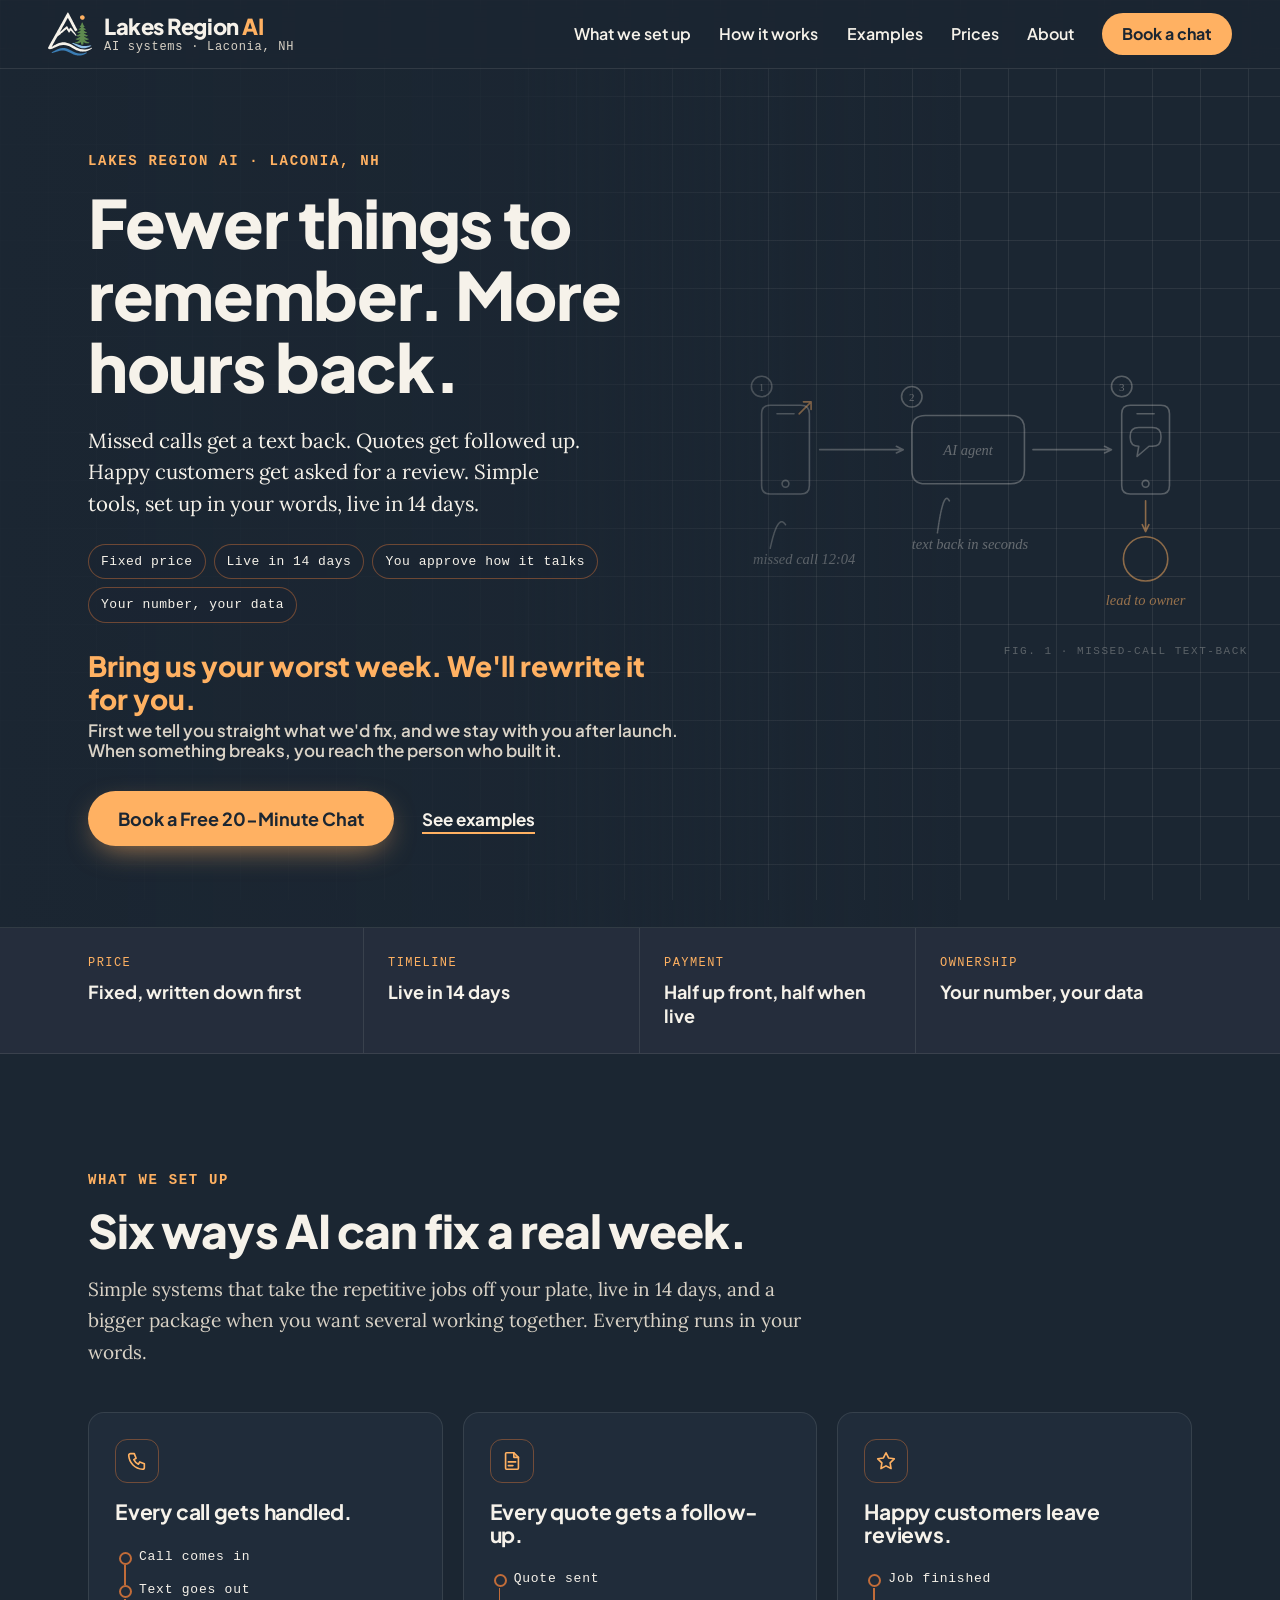
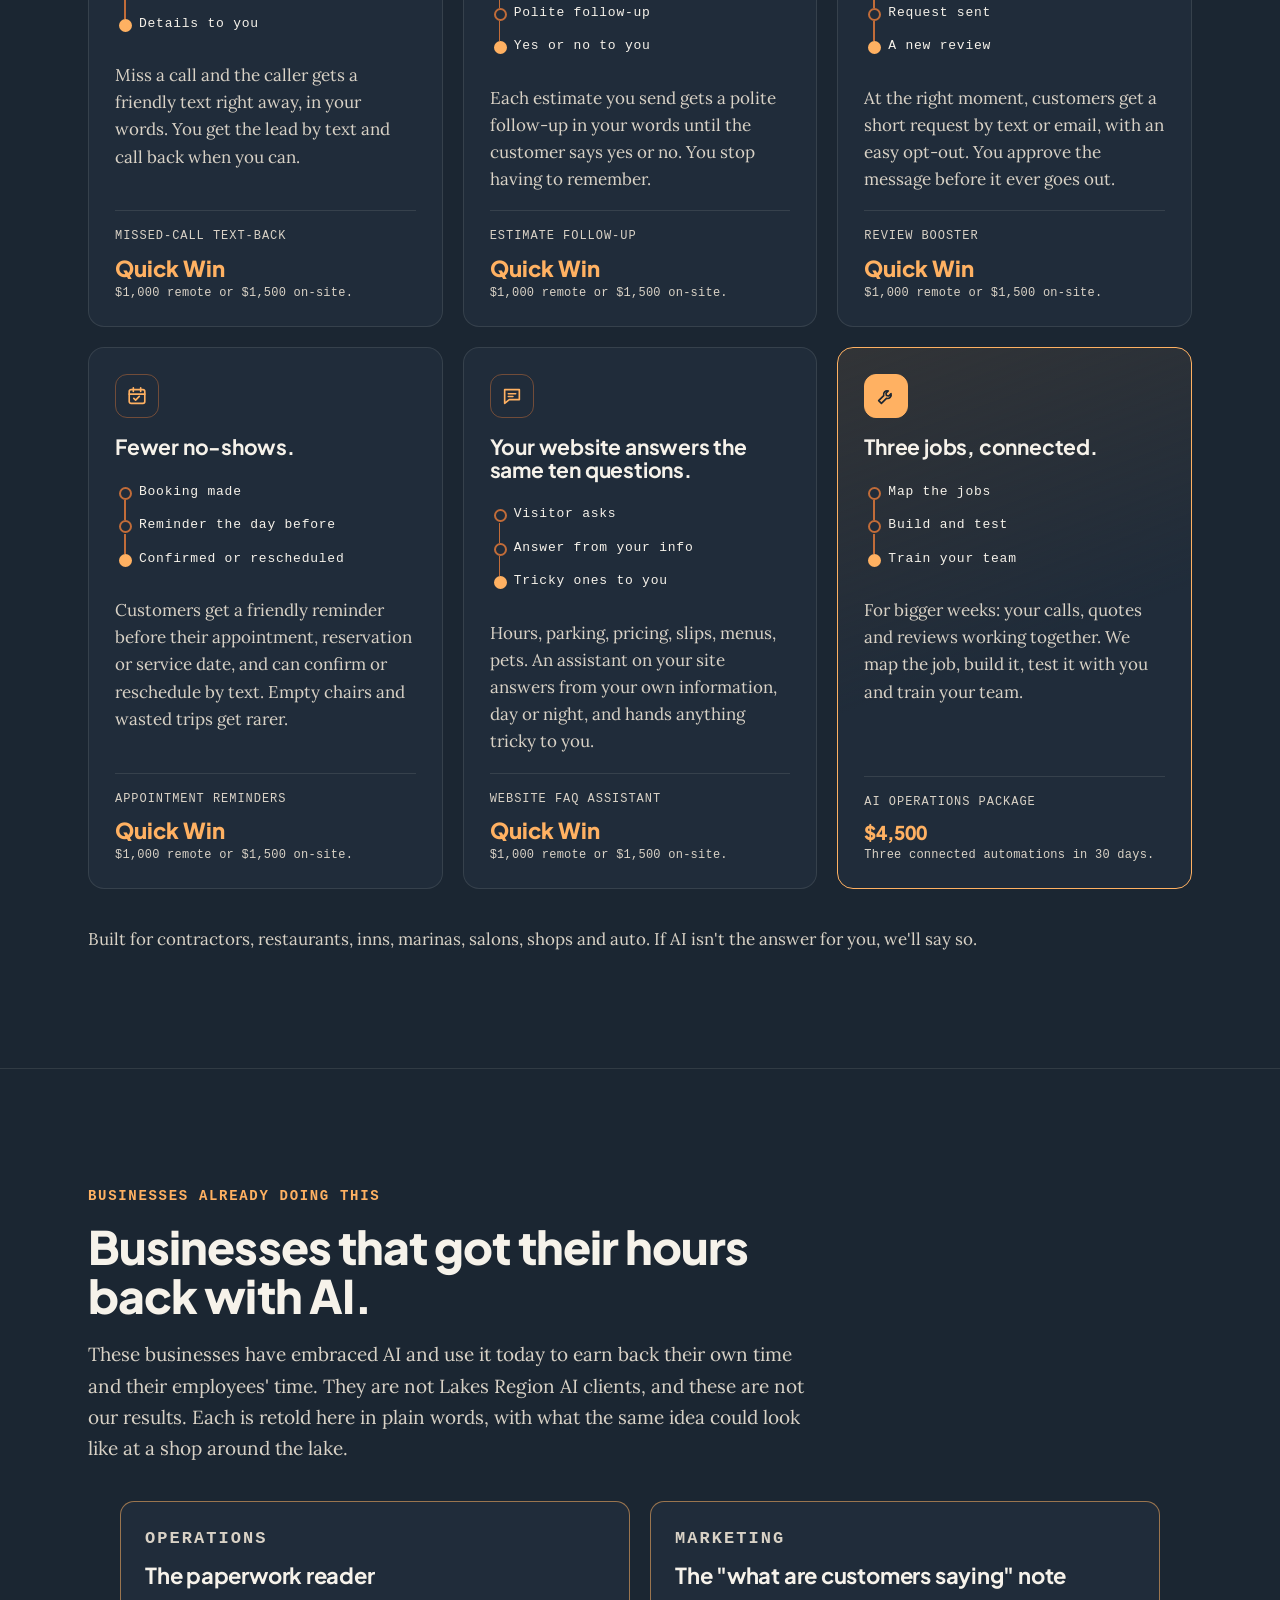
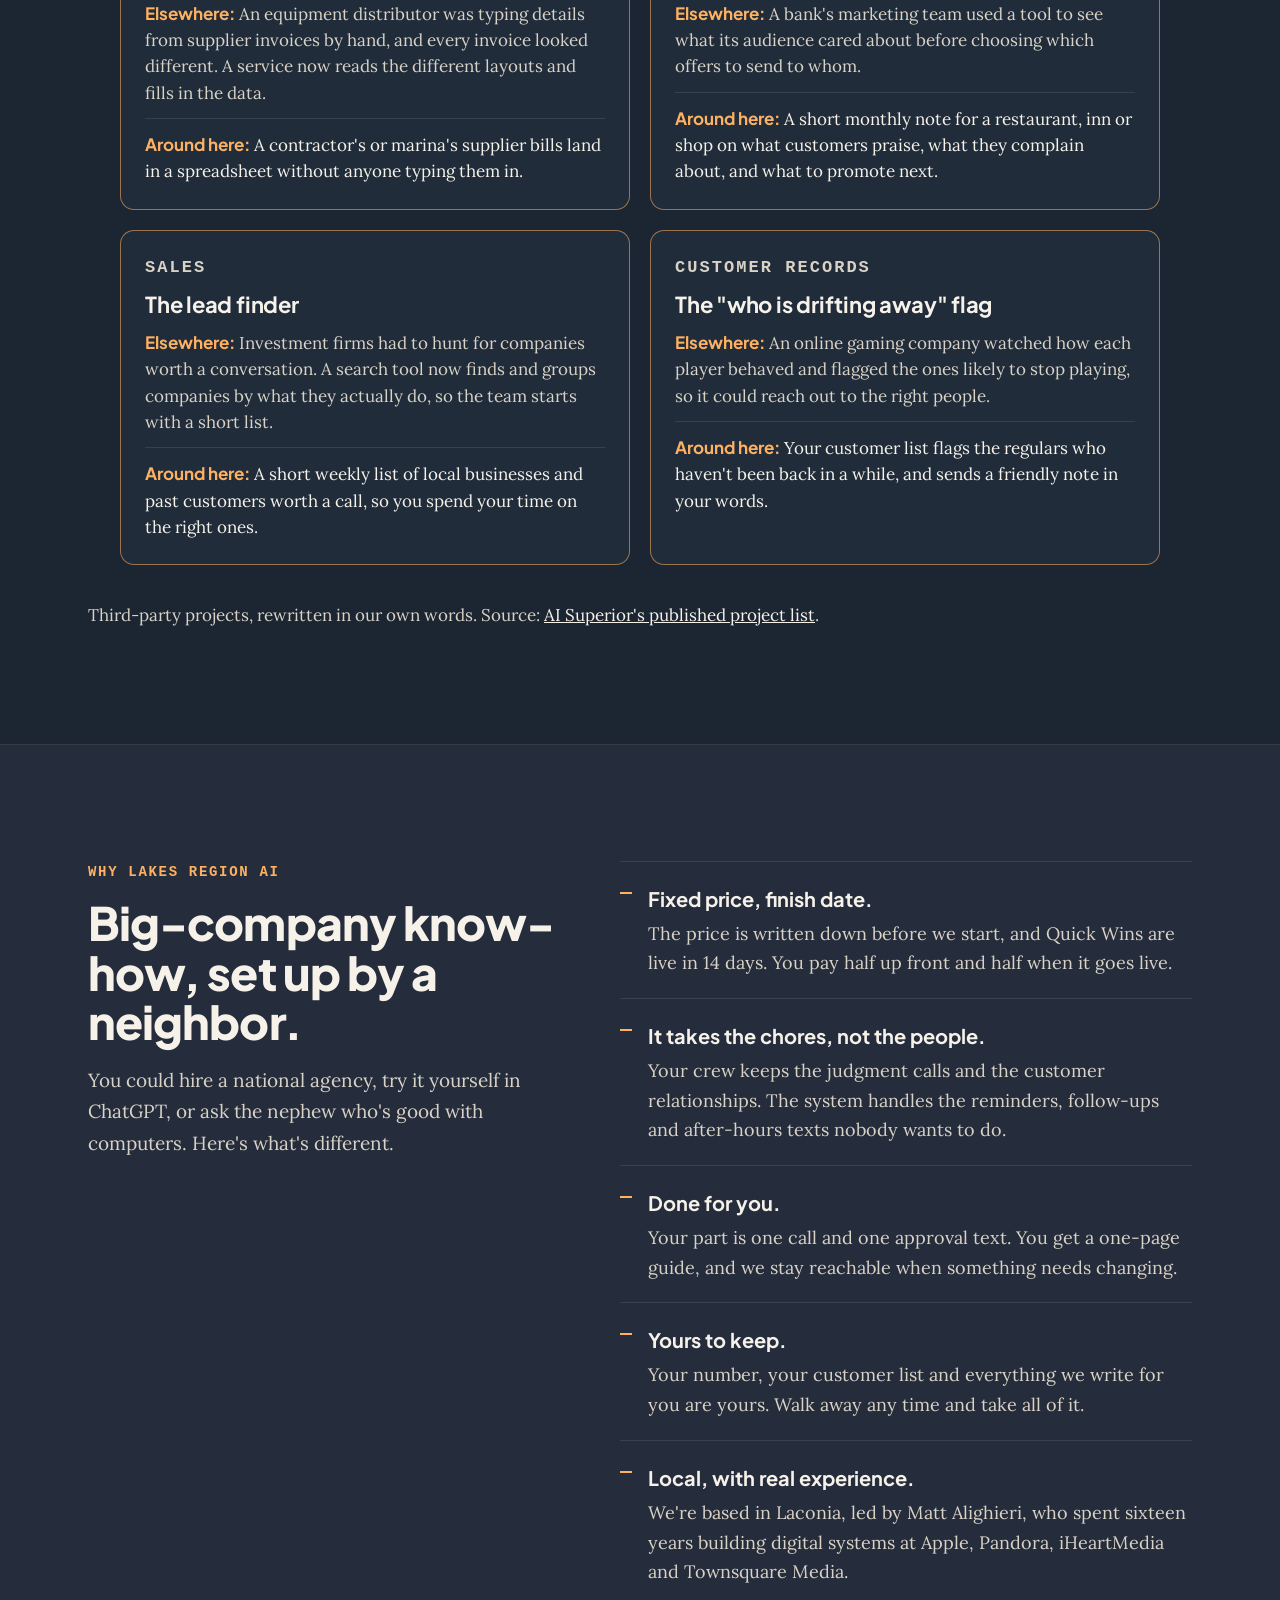
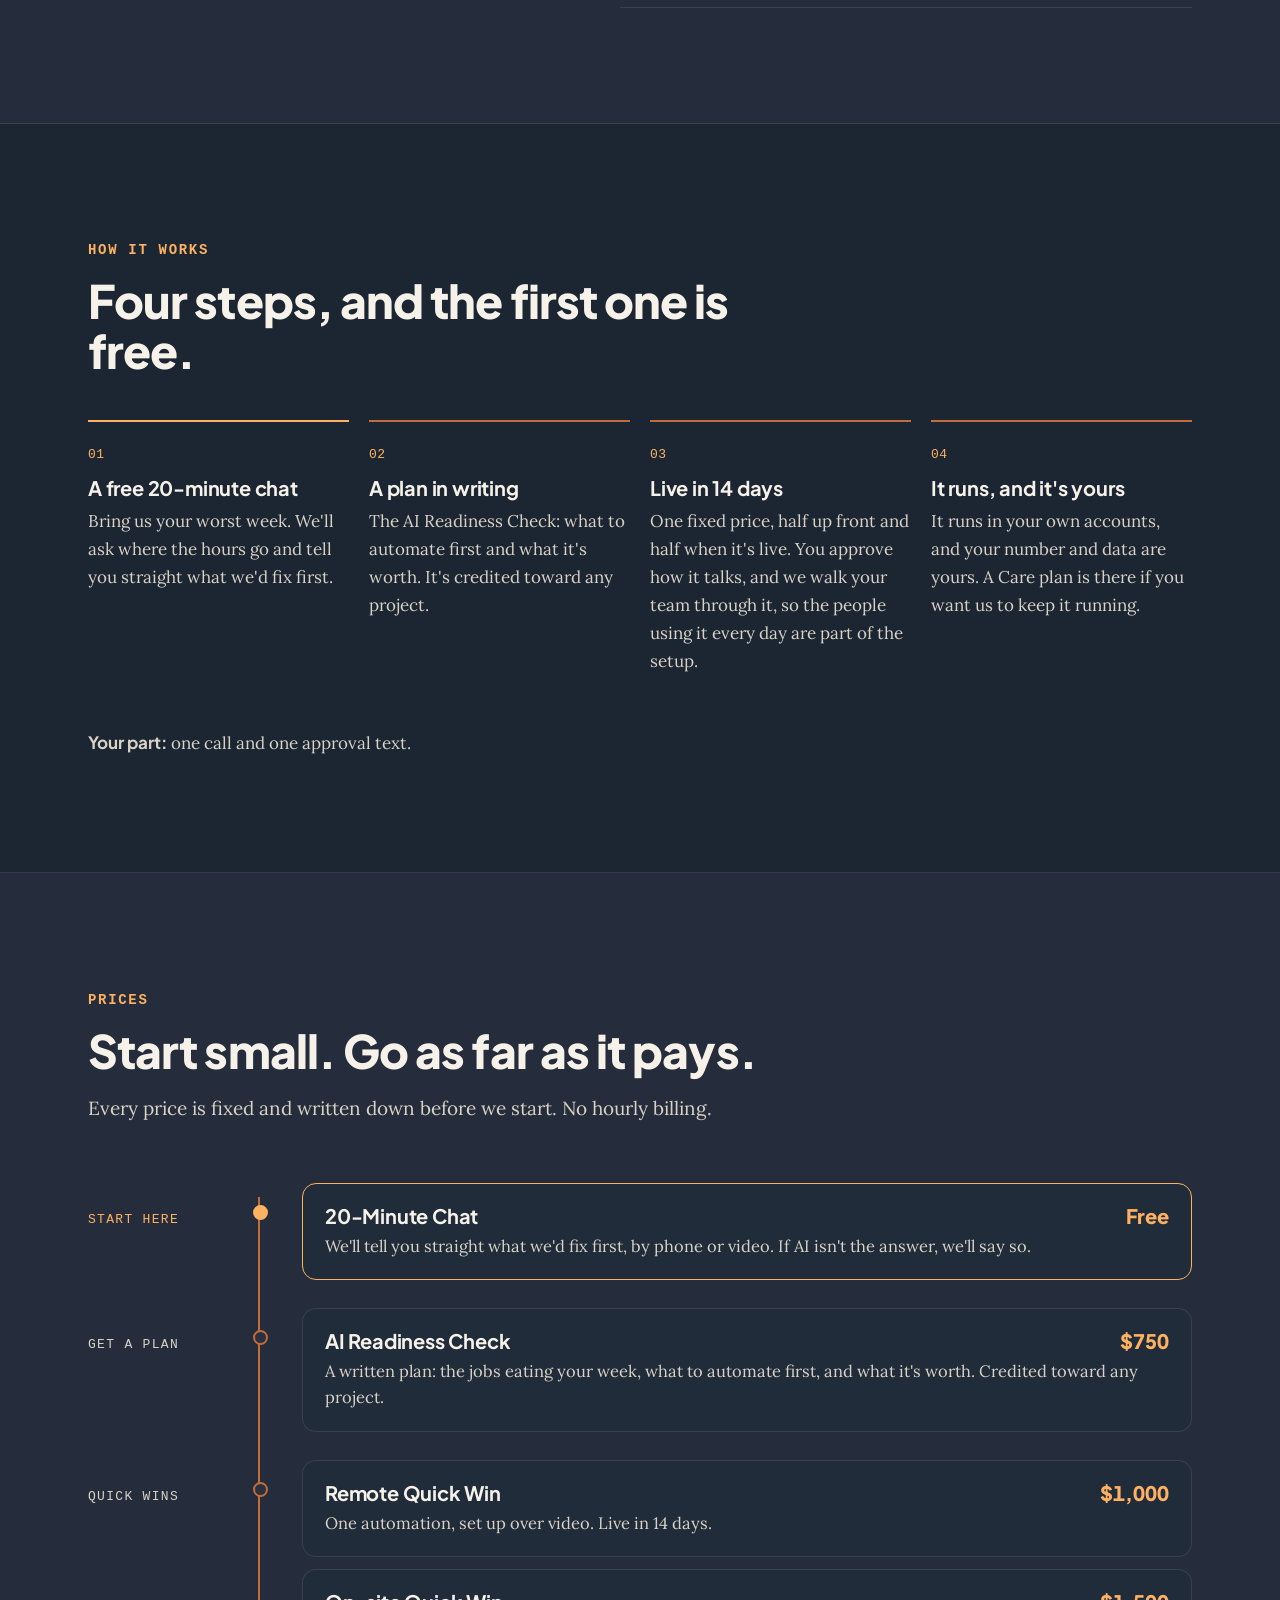
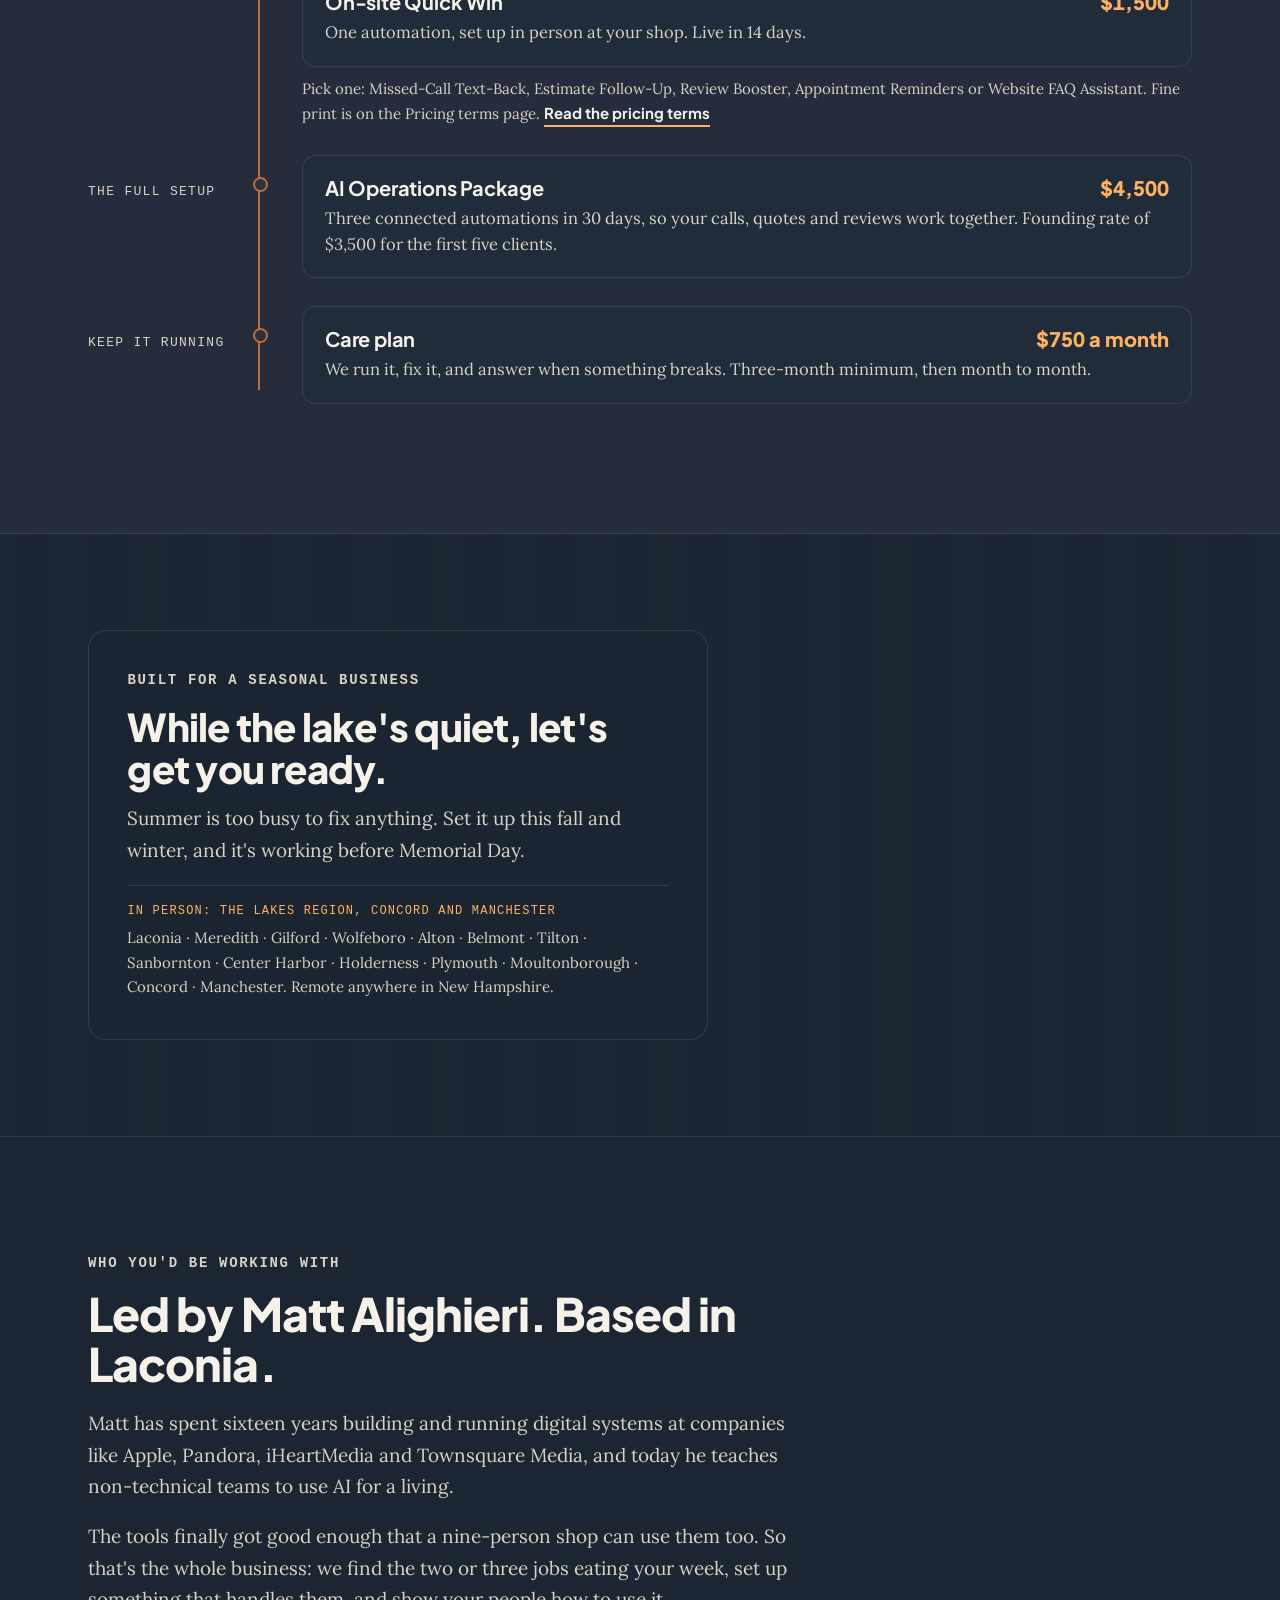
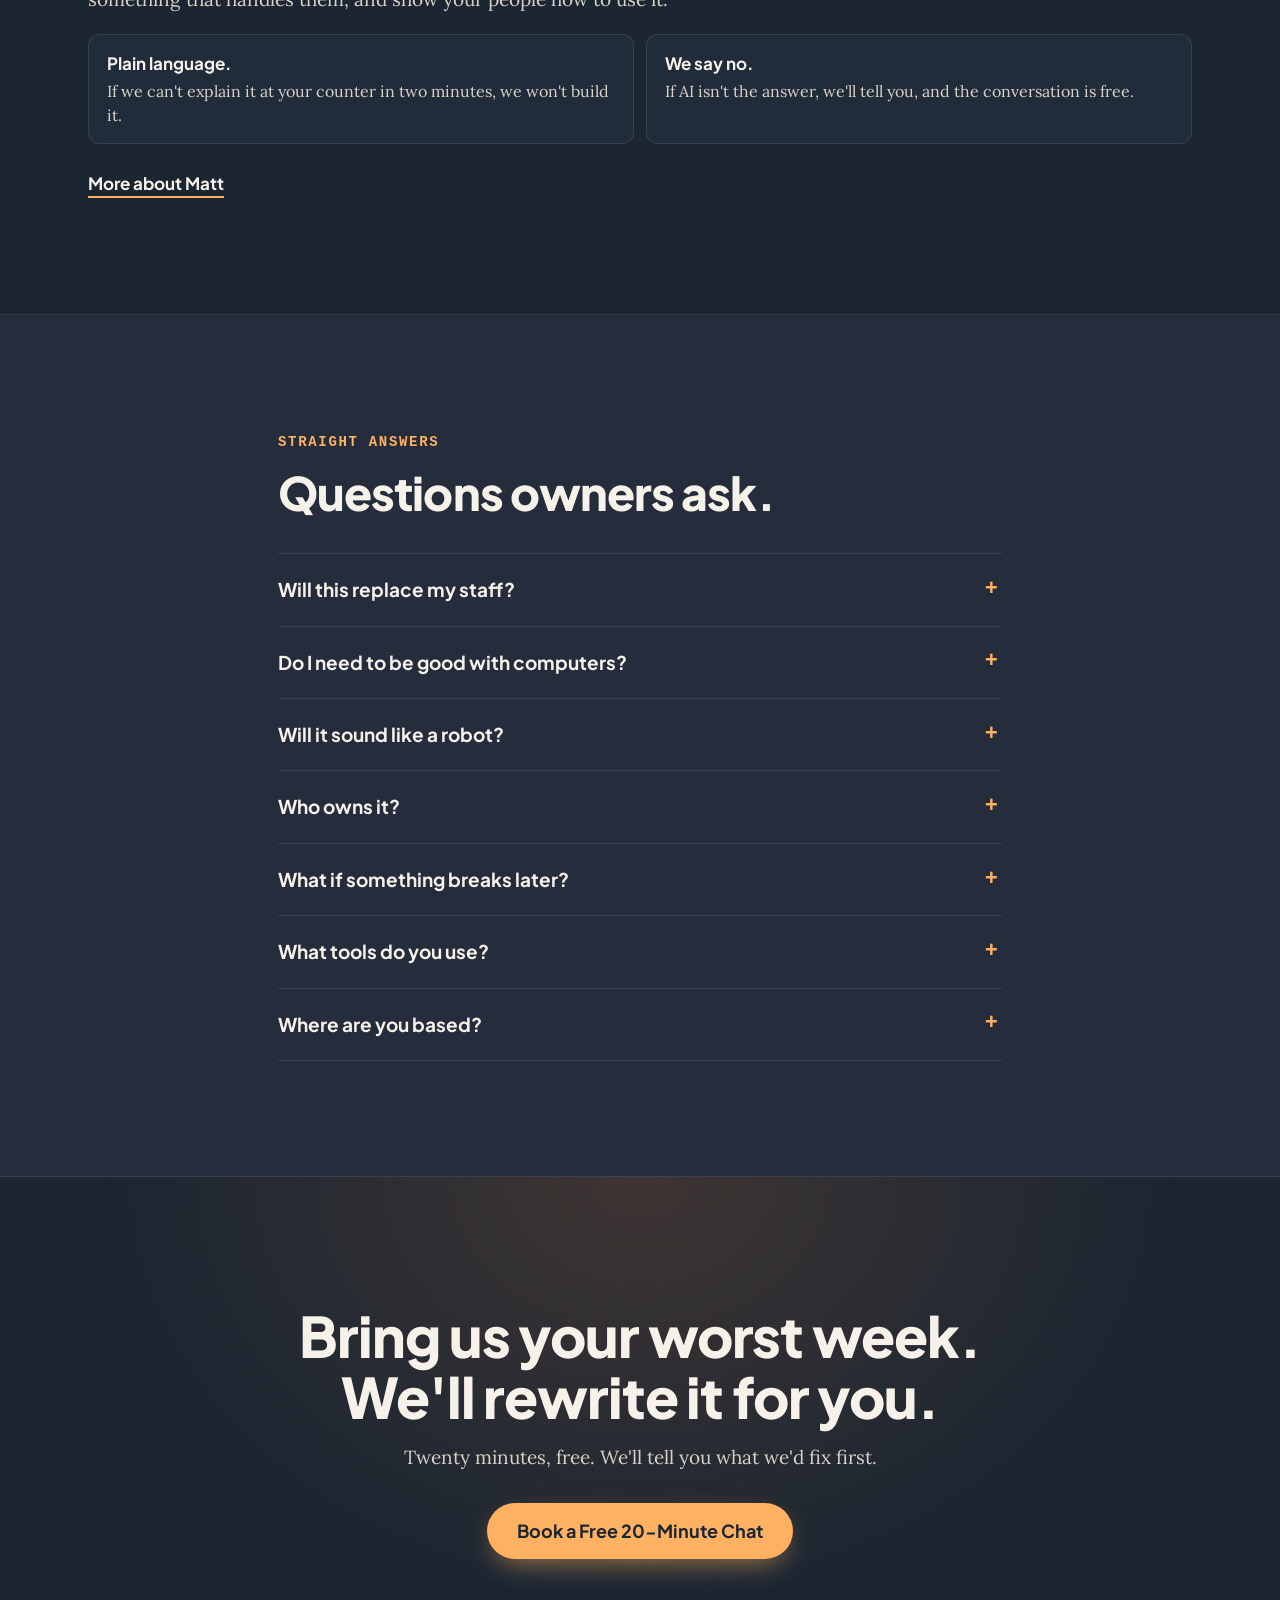
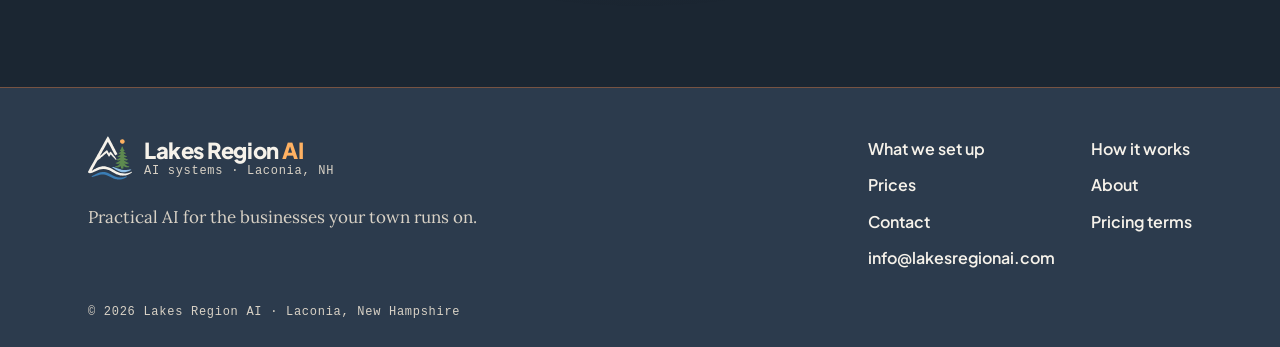
==== commit 329bdb4a: "Description everywhere: 'Bring us your worst week. We'll rewrite it for you.' in home search snippet" ====
--- a/index.html
+++ b/index.html
@@ -1,17 +1,19 @@
 <!doctype html>
 <html lang="en" data-season="fall"><head><meta charset="utf-8"><meta name="viewport" content="width=device-width,initial-scale=1">
-<title>Lakes Region AI | Practical AI for New Hampshire businesses</title>
-<meta name="description" content="Fixed-price AI setups for New Hampshire businesses. Missed-call text-back, estimate follow-up, review requests. Live in 14 days. Free 20-minute chat. Laconia, NH.">
+<title>AI for Small Businesses in New Hampshire | Lakes Region AI</title>
+<meta name="description" content="Bring us your worst week. We&#x27;ll rewrite it for you. Simple, fixed-price AI for New Hampshire small businesses, live in 14 days. Based in Laconia.">
 <link rel="canonical" href="https://lakesregionai.com/">
-<meta property="og:title" content="Lakes Region AI | Practical AI for New Hampshire businesses"><meta property="og:description" content="Fixed-price AI setups for New Hampshire businesses. Get set up in the off-season, ready before Memorial Day."><meta property="og:type" content="website"><meta property="og:url" content="https://lakesregionai.com/"><meta property="og:site_name" content="Lakes Region AI"><meta property="og:locale" content="en_US"><meta property="og:image" content="https://lakesregionai.com/og-image.png"><meta property="og:image:width" content="1200"><meta property="og:image:height" content="630"><meta property="og:image:alt" content="Lakes Region AI. Practical AI for New Hampshire businesses. Fixed price, live in 14 days, Laconia, NH.">
-<meta name="twitter:card" content="summary_large_image">
-<meta name="geo.region" content="US-NH"><meta name="geo.placename" content="Laconia">
+
+
+<meta property="og:type" content="website"><meta property="og:site_name" content="Lakes Region AI"><meta property="og:locale" content="en_US"><meta property="og:url" content="https://lakesregionai.com/"><meta property="og:title" content="AI for Small Businesses in New Hampshire | Lakes Region AI"><meta property="og:description" content="Bring us your worst week. We&#x27;ll rewrite it for you. Simple, fixed-price AI for New Hampshire small businesses, live in 14 days. Based in Laconia."><meta property="og:image" content="https://lakesregionai.com/og-image.png"><meta property="og:image:width" content="1200"><meta property="og:image:height" content="630"><meta property="og:image:alt" content="Lakes Region AI. Practical AI for New Hampshire businesses. Fixed price, live in 14 days. Laconia, NH.">
+<meta name="twitter:card" content="summary_large_image"><meta name="twitter:title" content="AI for Small Businesses in New Hampshire | Lakes Region AI"><meta name="twitter:description" content="Bring us your worst week. We&#x27;ll rewrite it for you. Simple, fixed-price AI for New Hampshire small businesses, live in 14 days. Based in Laconia."><meta name="twitter:image" content="https://lakesregionai.com/og-image.png"><meta name="twitter:image:alt" content="Lakes Region AI. Practical AI for New Hampshire businesses. Fixed price, live in 14 days. Laconia, NH.">
+<meta name="geo.region" content="US-NH"><meta name="geo.placename" content="Laconia"><meta name="geo.position" content="43.5279;-71.4704"><meta name="ICBM" content="43.5279, -71.4704">
 <link rel="icon" type="image/svg+xml" href="logo-mark.svg"><link rel="icon" type="image/png" sizes="32x32" href="favicon-32.png"><link rel="apple-touch-icon" sizes="180x180" href="apple-touch-icon.png"><link rel="manifest" href="site.webmanifest"><meta name="theme-color" content="#1B2632">
 <link rel="preload" href="plus-jakarta-sans-latin-800-normal.woff2" as="font" type="font/woff2" crossorigin>
 <link rel="stylesheet" href="colors.css">
 <link rel="stylesheet" href="layout.css">
 <link rel="stylesheet" href="blueprint.css">
-<script type="application/ld+json">{"@context":"https://schema.org","@type":"ProfessionalService","@id":"https://lakesregionai.com/#business","name":"Lakes Region AI","url":"https://lakesregionai.com/","email":"info@lakesregionai.com","image":"https://lakesregionai.com/og-image.png","logo":"https://lakesregionai.com/icon-512.png","slogan":"Fewer things to remember. More hours back.","description":"Fixed-price AI setups for small businesses across New Hampshire, in person in the Lakes Region, Concord and Manchester. Based in Laconia.","address":{"@type":"PostalAddress","addressLocality":"Laconia","addressRegion":"NH","addressCountry":"US"},"areaServed":[{"@type":"City","name":"Concord, NH"},{"@type":"City","name":"Manchester, NH"},{"@type":"City","name":"Laconia, NH"},{"@type":"City","name":"Meredith, NH"},{"@type":"City","name":"Gilford, NH"},{"@type":"City","name":"Wolfeboro, NH"},{"@type":"City","name":"Alton, NH"},{"@type":"City","name":"Belmont, NH"},{"@type":"City","name":"Tilton, NH"},{"@type":"City","name":"Sanbornton, NH"},{"@type":"City","name":"Center Harbor, NH"},{"@type":"City","name":"Holderness, NH"},{"@type":"City","name":"Plymouth, NH"},{"@type":"City","name":"Moultonborough, NH"}]}</script>
+<script type="application/ld+json">{"@context":"https://schema.org","@graph":[{"@type":"ProfessionalService","@id":"https://lakesregionai.com/#business","name":"Lakes Region AI","url":"https://lakesregionai.com/","email":"info@lakesregionai.com","logo":"https://lakesregionai.com/icon-512.png","image":"https://lakesregionai.com/og-image.png","description":"Bring us your worst week. We'll rewrite it for you. Lakes Region AI sets up simple, fixed-price AI for New Hampshire small businesses: missed-call text-back, estimate follow-up, review requests, appointment reminders and website assistants, live in 14 days. It takes the chores, not the people: your crew keeps the judgment calls and customer relationships, and you approve how it talks. Every price is posted and fixed before we start. Based in Laconia, in person across the Lakes Region, Concord and Manchester, and remote anywhere in New Hampshire. Start with a free 20-minute chat.","slogan":"Bring us your worst week. We'll rewrite it for you.","founder":{"@id":"https://lakesregionai.com/#matt"},"address":{"@type":"PostalAddress","addressLocality":"Laconia","addressRegion":"NH","addressCountry":"US"},"geo":{"@type":"GeoCoordinates","latitude":43.5279,"longitude":-71.4704},"areaServed":[{"@type":"State","name":"New Hampshire"},{"@type":"City","name":"Laconia, NH"},{"@type":"City","name":"Meredith, NH"},{"@type":"City","name":"Gilford, NH"},{"@type":"City","name":"Wolfeboro, NH"},{"@type":"City","name":"Alton, NH"},{"@type":"City","name":"Belmont, NH"},{"@type":"City","name":"Tilton, NH"},{"@type":"City","name":"Sanbornton, NH"},{"@type":"City","name":"Center Harbor, NH"},{"@type":"City","name":"Holderness, NH"},{"@type":"City","name":"Plymouth, NH"},{"@type":"City","name":"Moultonborough, NH"},{"@type":"City","name":"Concord, NH"},{"@type":"City","name":"Manchester, NH"}],"knowsAbout":["Artificial intelligence for small business","Missed-call text-back","AI phone answering","Estimate follow-up automation","Review requests","Appointment reminders","Website FAQ assistants","No-code automation"],"potentialAction":{"@type":"ReserveAction","name":"Book a free 20-minute chat","target":"https://calendly.com/matt-matthewalighieri/lakes-region-ai-chat"},"hasOfferCatalog":{"@type":"OfferCatalog","name":"Lakes Region AI services","itemListElement":[{"@type":"OfferCatalog","name":"Prices","itemListElement":[{"@type":"Offer","name":"20-Minute Chat","price":"0","priceCurrency":"USD","category":"Start here","url":"https://lakesregionai.com/#prices","itemOffered":{"@type":"Service","name":"20-Minute Chat","provider":{"@id":"https://lakesregionai.com/#business"},"description":"We'll tell you straight what we'd fix first, by phone or video. If AI isn't the answer, we'll say so."},"description":"We'll tell you straight what we'd fix first, by phone or video. If AI isn't the answer, we'll say so."},{"@type":"Offer","name":"AI Readiness Check","price":"750","priceCurrency":"USD","category":"Get a plan","url":"https://lakesregionai.com/#prices","itemOffered":{"@type":"Service","name":"AI Readiness Check","provider":{"@id":"https://lakesregionai.com/#business"},"description":"A written plan: the jobs eating your week, what to automate first, and what it's worth. Credited toward any project."},"description":"A written plan: the jobs eating your week, what to automate first, and what it's worth. Credited toward any project."},{"@type":"Offer","name":"Remote Quick Win","price":"1000","priceCurrency":"USD","category":"Quick wins","url":"https://lakesregionai.com/#prices","itemOffered":{"@type":"Service","name":"Remote Quick Win","provider":{"@id":"https://lakesregionai.com/#business"},"description":"One automation, set up over video. Live in 14 days."},"description":"One automation, set up over video. Live in 14 days."},{"@type":"Offer","name":"On-site Quick Win","price":"1500","priceCurrency":"USD","category":"Quick wins","url":"https://lakesregionai.com/#prices","itemOffered":{"@type":"Service","name":"On-site Quick Win","provider":{"@id":"https://lakesregionai.com/#business"},"description":"One automation, set up in person at your shop. Live in 14 days."},"description":"One automation, set up in person at your shop. Live in 14 days."},{"@type":"Offer","name":"AI Operations Package","price":"4500","priceCurrency":"USD","category":"The full setup","url":"https://lakesregionai.com/#prices","itemOffered":{"@type":"Service","name":"AI Operations Package","provider":{"@id":"https://lakesregionai.com/#business"},"description":"Three connected automations in 30 days, so your calls, quotes and reviews work together. Founding rate of $3,500 for the first five clients."},"description":"Three connected automations in 30 days, so your calls, quotes and reviews work together. Founding rate of $3,500 for the first five clients."},{"@type":"Offer","name":"Care plan","price":"750","priceCurrency":"USD","category":"Keep it running","url":"https://lakesregionai.com/#prices","itemOffered":{"@type":"Service","name":"Care plan","provider":{"@id":"https://lakesregionai.com/#business"},"description":"We run it, fix it, and answer when something breaks. Three-month minimum, then month to month."},"description":"We run it, fix it, and answer when something breaks. Three-month minimum, then month to month.","priceSpecification":{"@type":"UnitPriceSpecification","price":"750","priceCurrency":"USD","unitText":"MONTH","referenceQuantity":{"@type":"QuantitativeValue","value":1,"unitCode":"MON"}}}]},{"@type":"OfferCatalog","name":"Quick Win systems","itemListElement":[{"@type":"Offer","itemOffered":{"@type":"Service","name":"Missed-Call Text-Back","description":"Every call gets handled. Miss a call and the caller gets a friendly text right away, in your words. You get the lead by text and call back when you can.","provider":{"@id":"https://lakesregionai.com/#business"},"areaServed":{"@type":"State","name":"New Hampshire"}}},{"@type":"Offer","itemOffered":{"@type":"Service","name":"Estimate Follow-Up","description":"Every quote gets a follow-up. Each estimate you send gets a polite follow-up in your words until the customer says yes or no. You stop having to remember.","provider":{"@id":"https://lakesregionai.com/#business"},"areaServed":{"@type":"State","name":"New Hampshire"}}},{"@type":"Offer","itemOffered":{"@type":"Service","name":"Review Booster","description":"Happy customers leave reviews. At the right moment, customers get a short request by text or email, with an easy opt-out. You approve the message before it ever goes out.","provider":{"@id":"https://lakesregionai.com/#business"},"areaServed":{"@type":"State","name":"New Hampshire"}}},{"@type":"Offer","itemOffered":{"@type":"Service","name":"Appointment Reminders","description":"Fewer no-shows. Customers get a friendly reminder before their appointment, reservation or service date, and can confirm or reschedule by text. Empty chairs and wasted trips get rarer.","provider":{"@id":"https://lakesregionai.com/#business"},"areaServed":{"@type":"State","name":"New Hampshire"}}},{"@type":"Offer","itemOffered":{"@type":"Service","name":"Website FAQ Assistant","description":"Your website answers the same ten questions. Hours, parking, pricing, slips, menus, pets. An assistant on your site answers from your own information, day or night, and hands anything tricky to you.","provider":{"@id":"https://lakesregionai.com/#business"},"areaServed":{"@type":"State","name":"New Hampshire"}}},{"@type":"Offer","itemOffered":{"@type":"Service","name":"AI Operations Package","description":"Three jobs, connected. For bigger weeks: your calls, quotes and reviews working together. We map the job, build it, test it with you and train your team.","provider":{"@id":"https://lakesregionai.com/#business"},"areaServed":{"@type":"State","name":"New Hampshire"}}}]}]}},{"@type":"WebSite","@id":"https://lakesregionai.com/#website","url":"https://lakesregionai.com/","name":"Lakes Region AI","publisher":{"@id":"https://lakesregionai.com/#business"},"inLanguage":"en-US"},{"@type":"WebPage","@id":"https://lakesregionai.com/#webpage","url":"https://lakesregionai.com/","name":"AI for Small Businesses in New Hampshire | Lakes Region AI","description":"Bring us your worst week. We'll rewrite it for you. Simple, fixed-price AI for New Hampshire small businesses, live in 14 days. Based in Laconia.","isPartOf":{"@id":"https://lakesregionai.com/#website"},"about":{"@id":"https://lakesregionai.com/#business"},"primaryImageOfPage":{"@type":"ImageObject","url":"https://lakesregionai.com/og-image.png"},"inLanguage":"en-US","dateModified":"2026-10-20"},{"@type":"Person","@id":"https://lakesregionai.com/#matt","name":"Matt Alighieri","jobTitle":"Founder","worksFor":{"@id":"https://lakesregionai.com/#business"},"address":{"@type":"PostalAddress","addressLocality":"Laconia","addressRegion":"NH","addressCountry":"US"},"description":"Sixteen years building and running digital systems at companies like Apple, Pandora, iHeartMedia and Townsquare Media; teaches non-technical teams to use AI.","knowsAbout":["Artificial intelligence","Digital systems","Small business automation"]},{"@type":"FAQPage","@id":"https://lakesregionai.com/#faq","mainEntity":[{"@type":"Question","name":"Will this replace my staff?","acceptedAnswer":{"@type":"Answer","text":"No. It takes the repetitive jobs off their plate, like chasing quotes and answering the same questions. We set it up with the people who'll use it, so it works the way they already work."}},{"@type":"Question","name":"Do I need to be good with computers?","acceptedAnswer":{"@type":"Answer","text":"No. Your part is one call and one approval text. You get a one-page guide, and nothing asks more than two to four clicks of you."}},{"@type":"Question","name":"Will it sound like a robot?","acceptedAnswer":{"@type":"Answer","text":"It sounds like you. Every message is written in your words, and you approve it before it ever goes to a customer."}},{"@type":"Question","name":"Who owns it?","acceptedAnswer":{"@type":"Answer","text":"You do. It runs in your own accounts, and your phone number, customer list and everything we write for you are yours. You pay your own software bills directly, and 30 days of fixes are included after it goes live."}},{"@type":"Question","name":"What if something breaks later?","acceptedAnswer":{"@type":"Answer","text":"That's what the Care plan is for. We run it, fix it, and reply within one business day when something breaks. It's optional, with a three-month minimum, then month to month."}},{"@type":"Question","name":"What tools do you use?","acceptedAnswer":{"@type":"Answer","text":"Standard, widely used no-code tools. Nothing custom or fragile, and all of it in accounts in your name. The fine print is on the pricing terms page."}},{"@type":"Question","name":"Where are you based?","acceptedAnswer":{"@type":"Answer","text":"Laconia. We work in person in the Lakes Region, Concord and Manchester, and remotely anywhere in New Hampshire."}}],"isPartOf":{"@id":"https://lakesregionai.com/#webpage"}}]}</script>
 <script src="catalog.js" defer></script>
 <script src="behavior.js" defer></script>
 <script src="schematic.js" defer></script>
--- a/blueprint.css
+++ b/blueprint.css
@@ -5,10 +5,8 @@
   background-color:var(--night);
   background-image:
     linear-gradient(rgba(246,242,234,.08) 1px,transparent 1px),
-    linear-gradient(90deg,rgba(246,242,234,.08) 1px,transparent 1px),
-    linear-gradient(rgba(246,242,234,.03) 1px,transparent 1px),
-    linear-gradient(90deg,rgba(246,242,234,.03) 1px,transparent 1px);
-  background-size:48px 48px,48px 48px,12px 12px,12px 12px}
+    linear-gradient(90deg,rgba(246,242,234,.08) 1px,transparent 1px);
+  background-size:48px 48px,48px 48px}
 
 /* The drawing lives in the right-hand margin, vertically centered */
 .bp-stage{position:absolute;right:clamp(8px,2.5vw,56px);top:50%;transform:translateY(-46%);width:min(40vw,700px);aspect-ratio:600/440}
